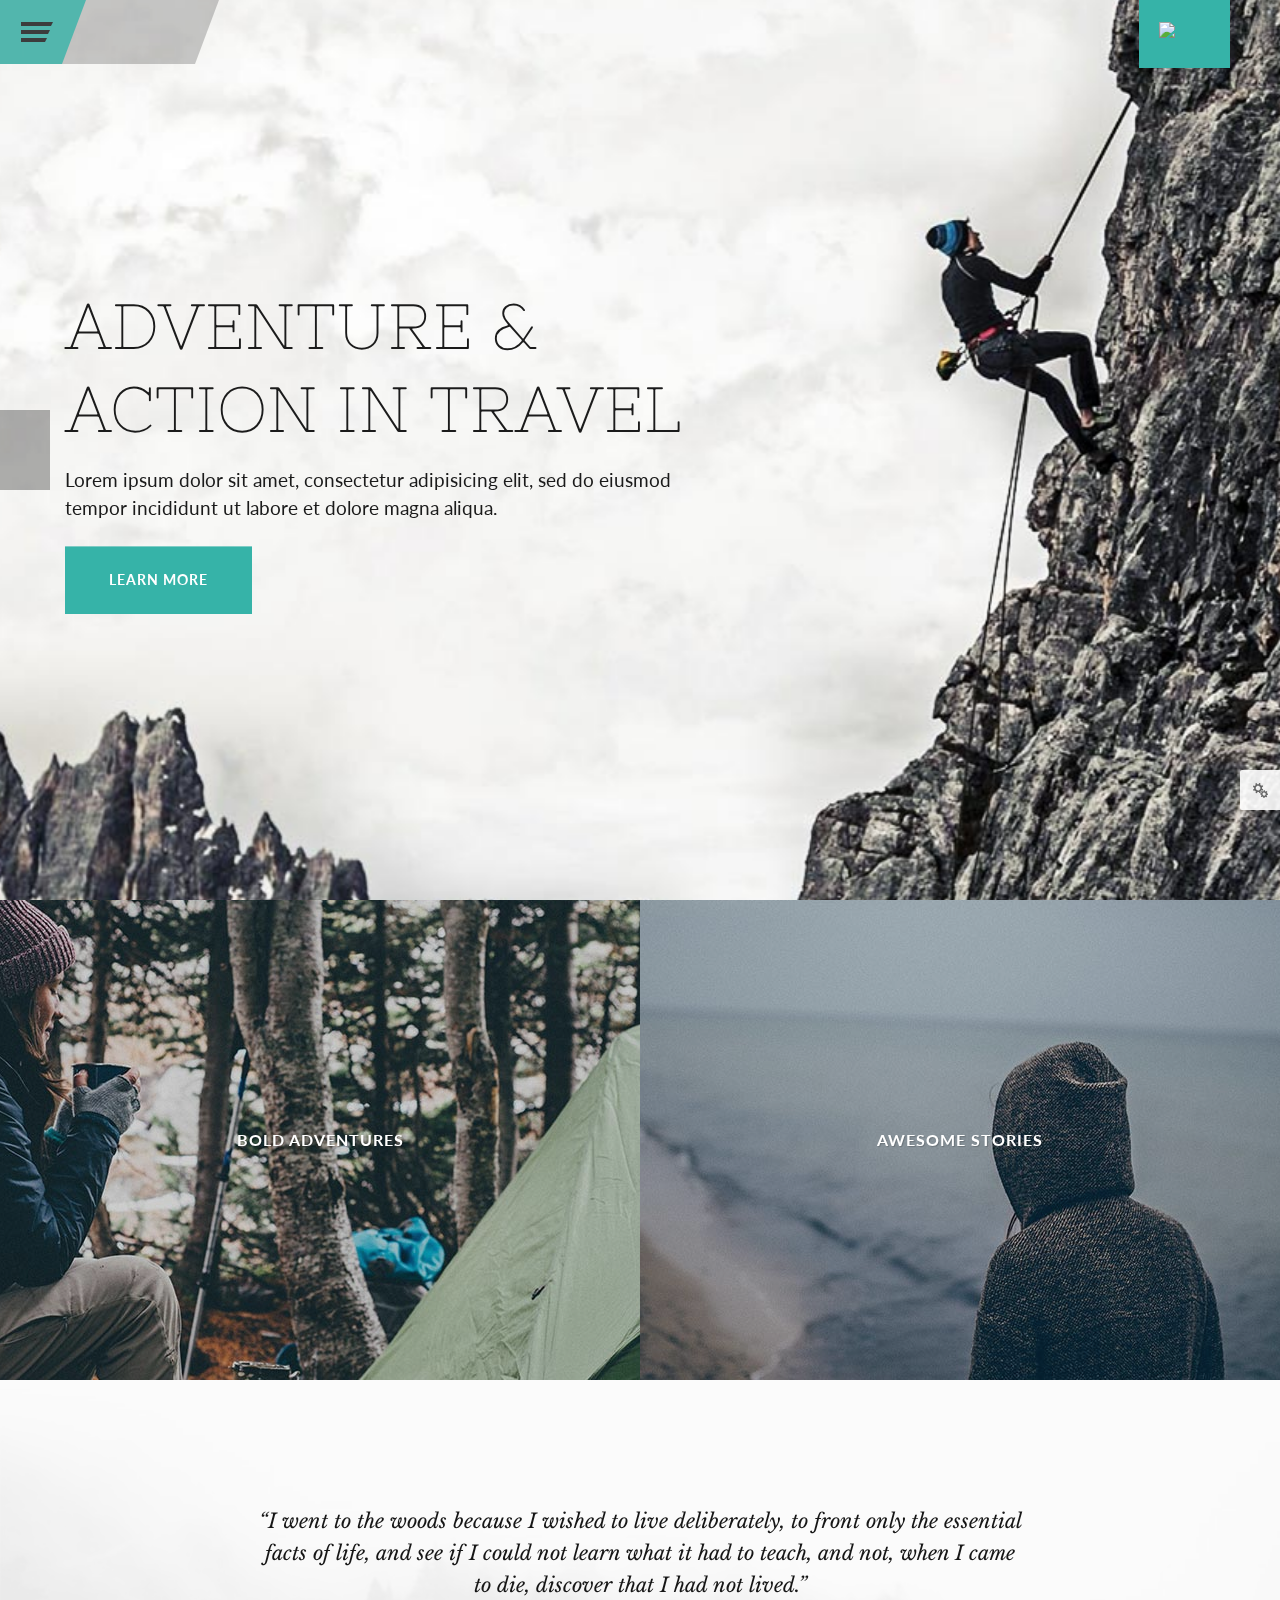
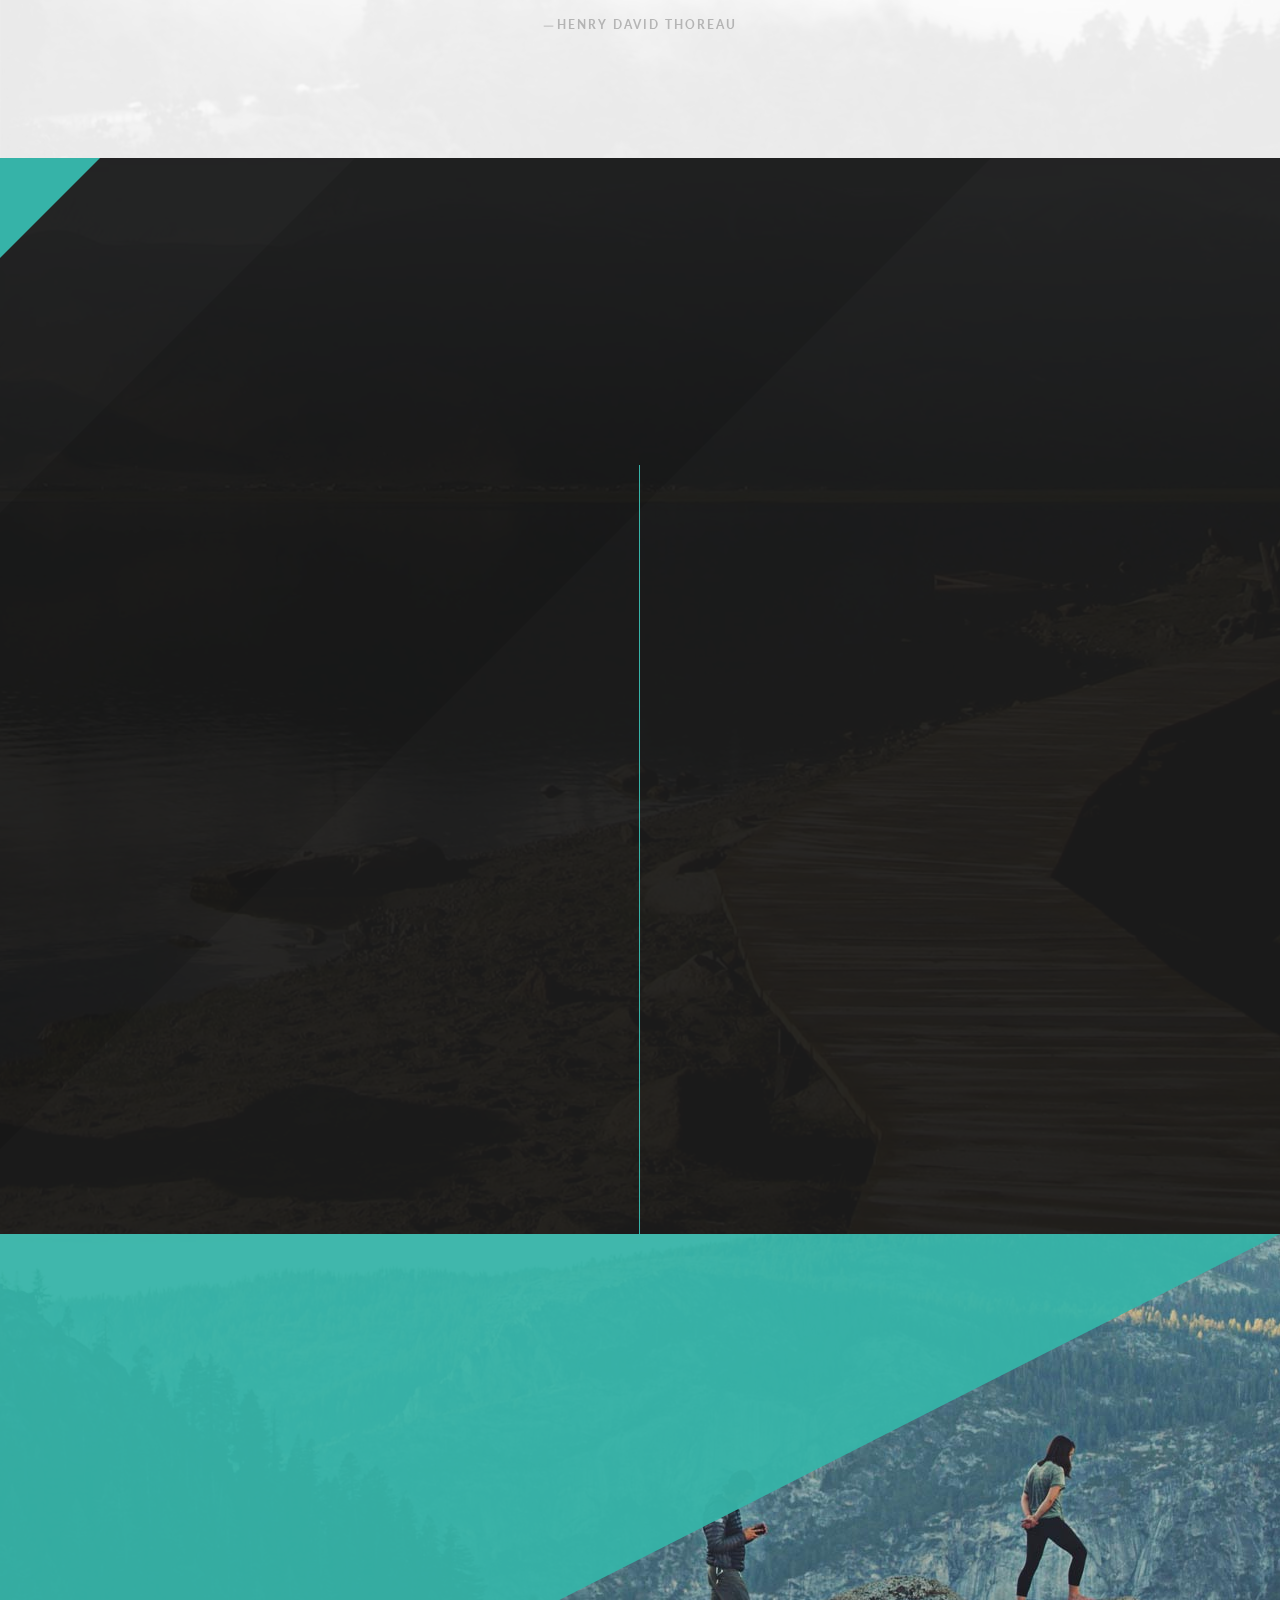
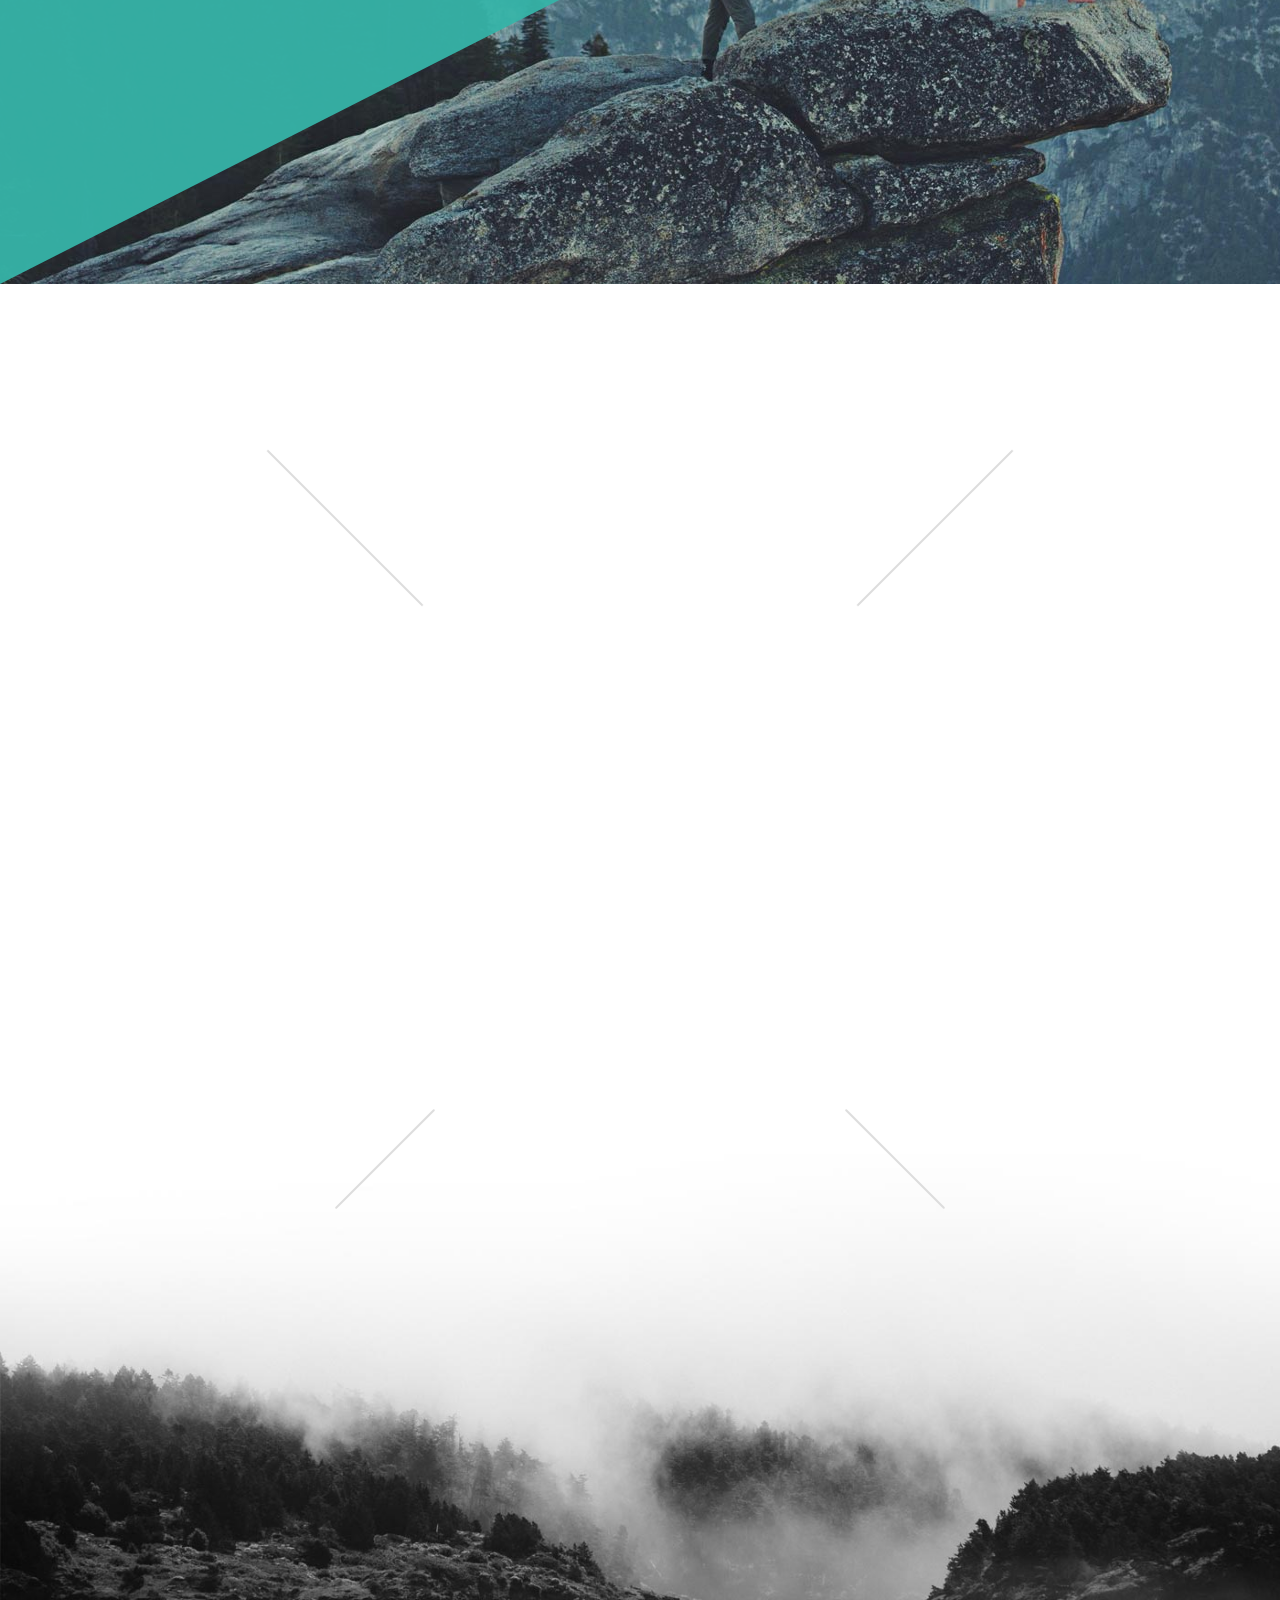
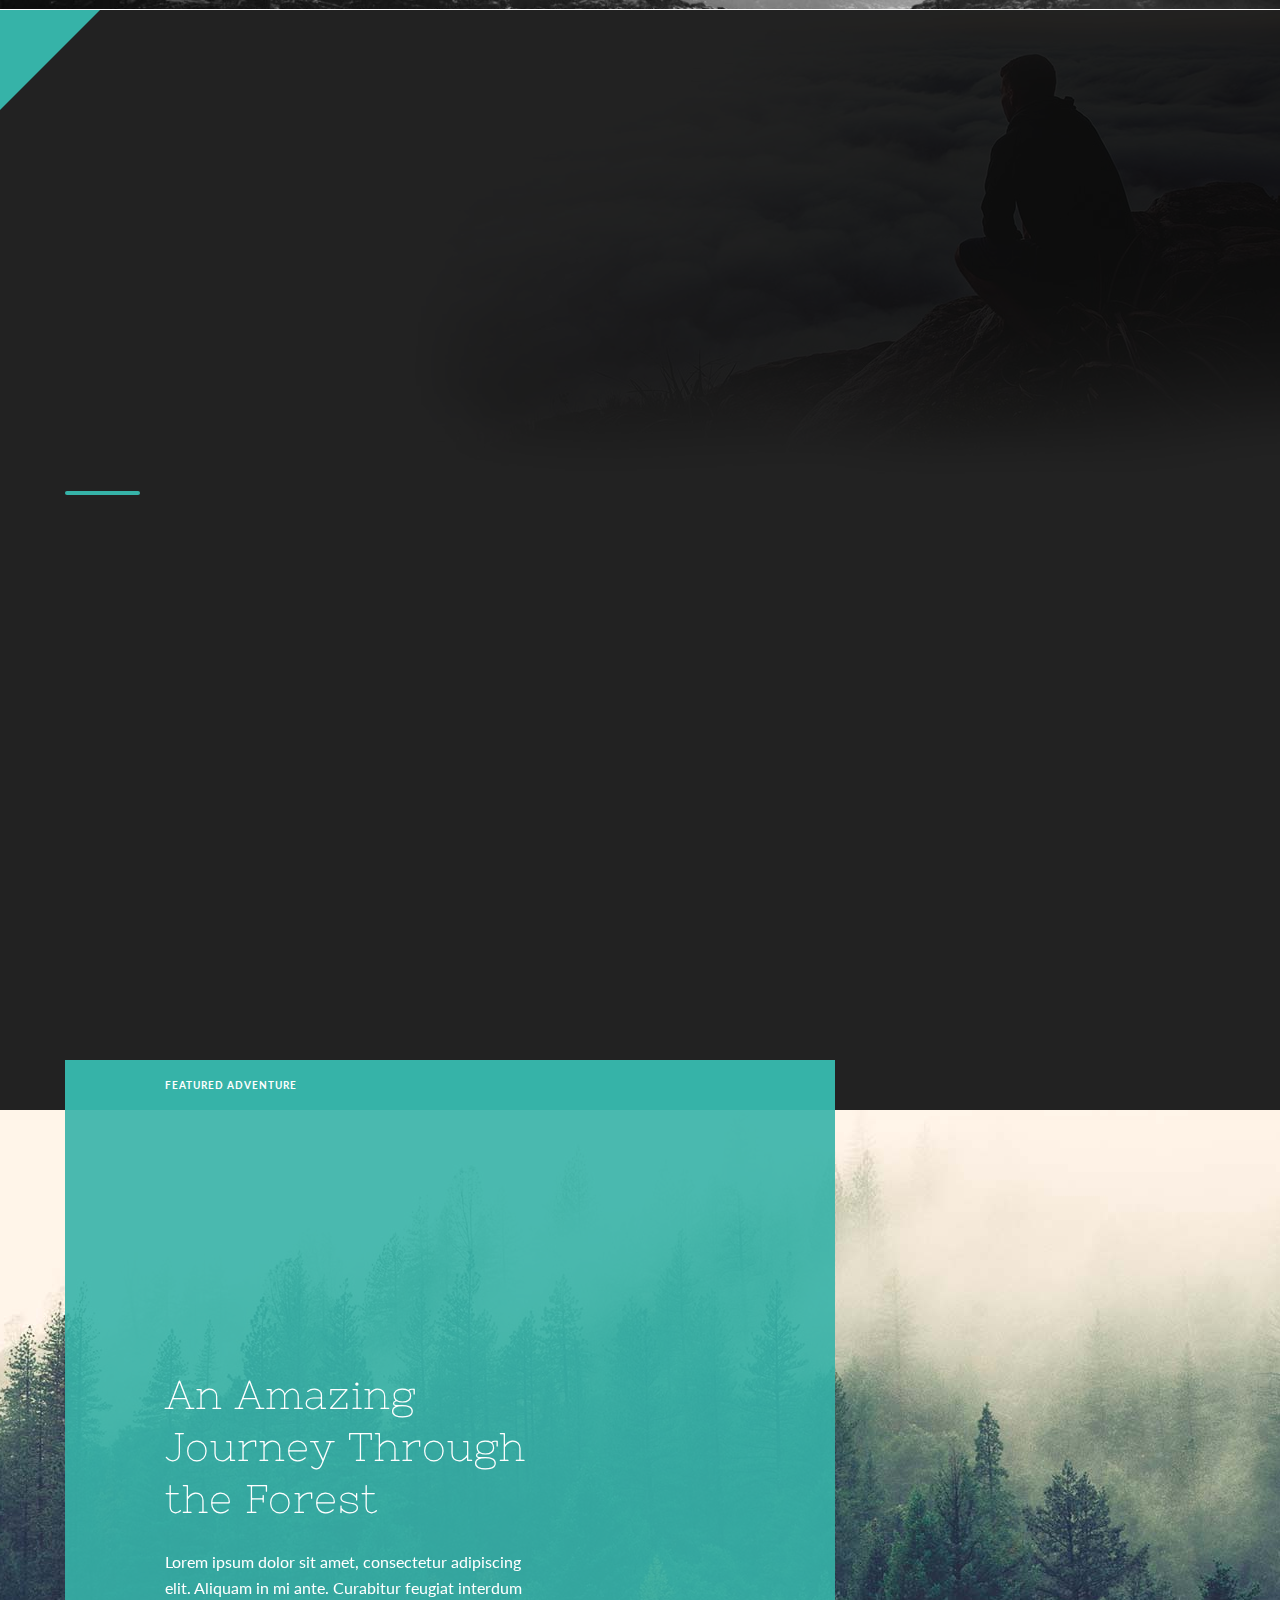
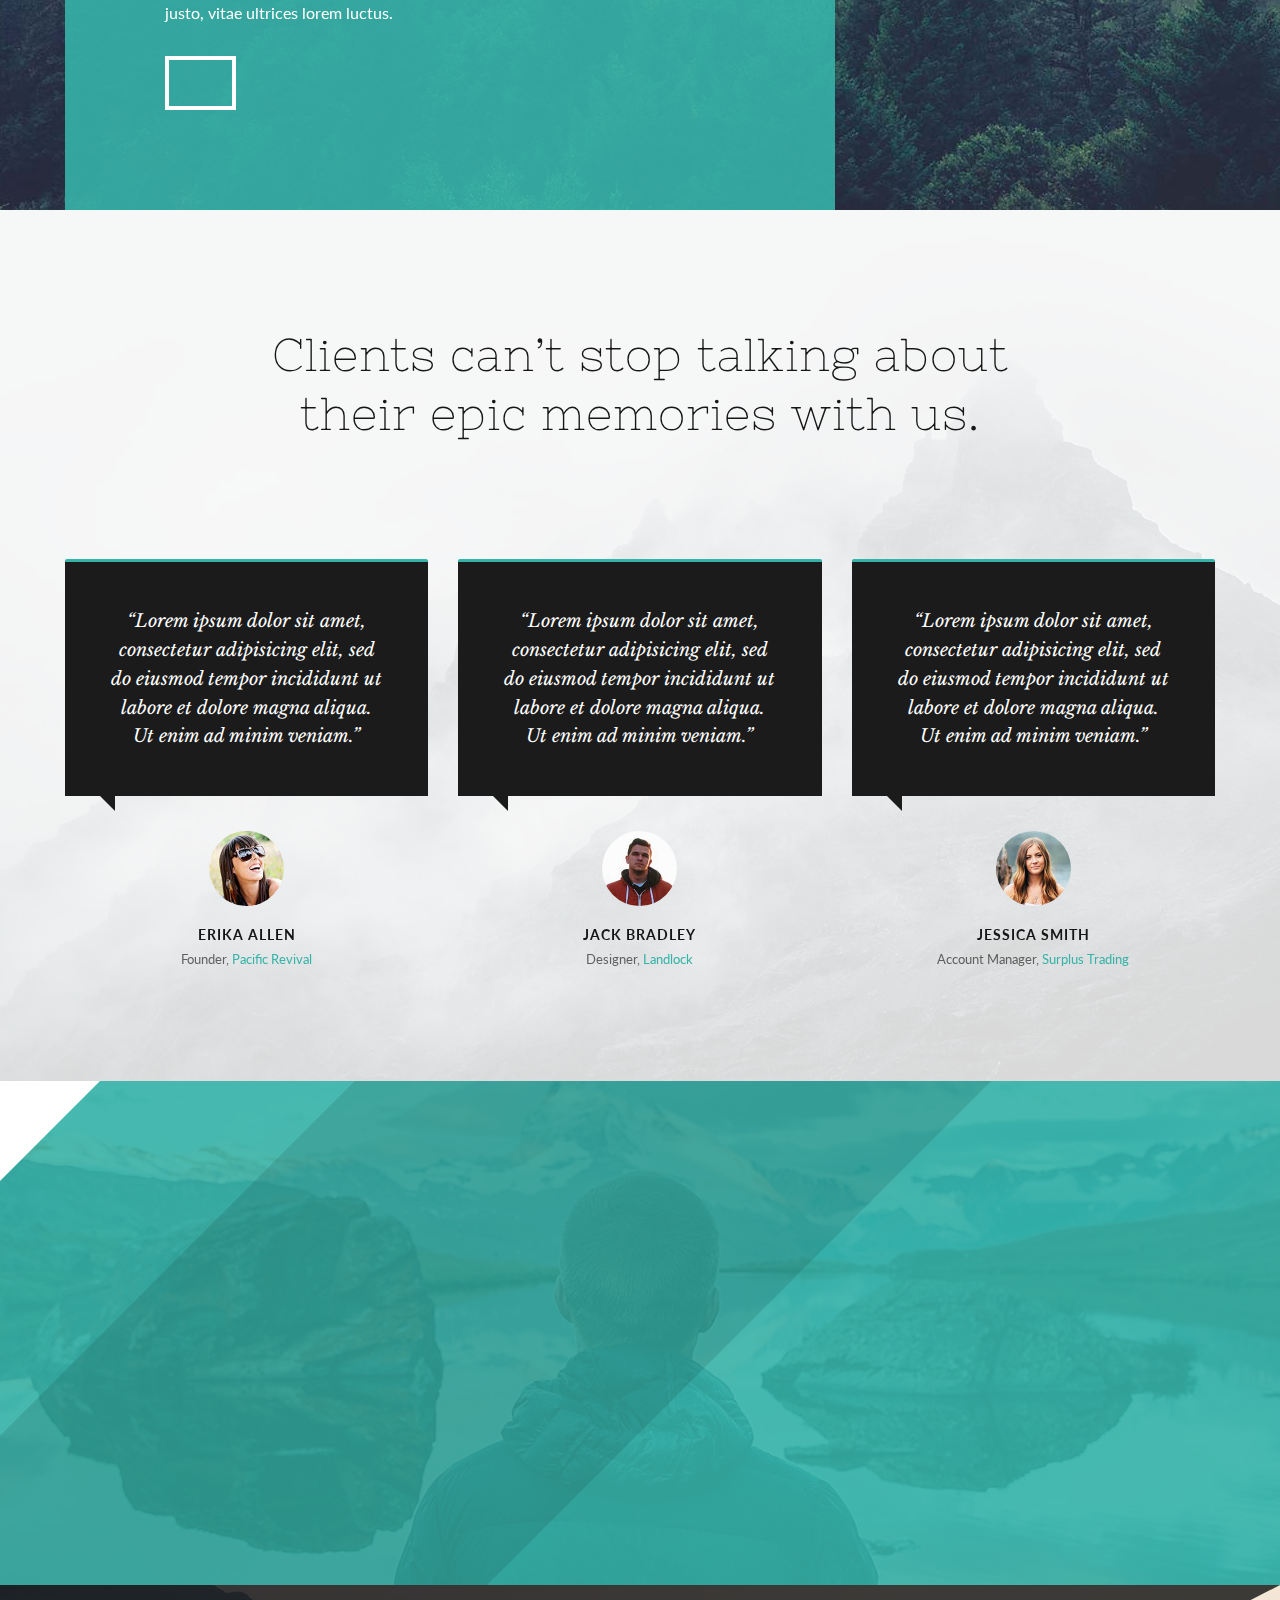
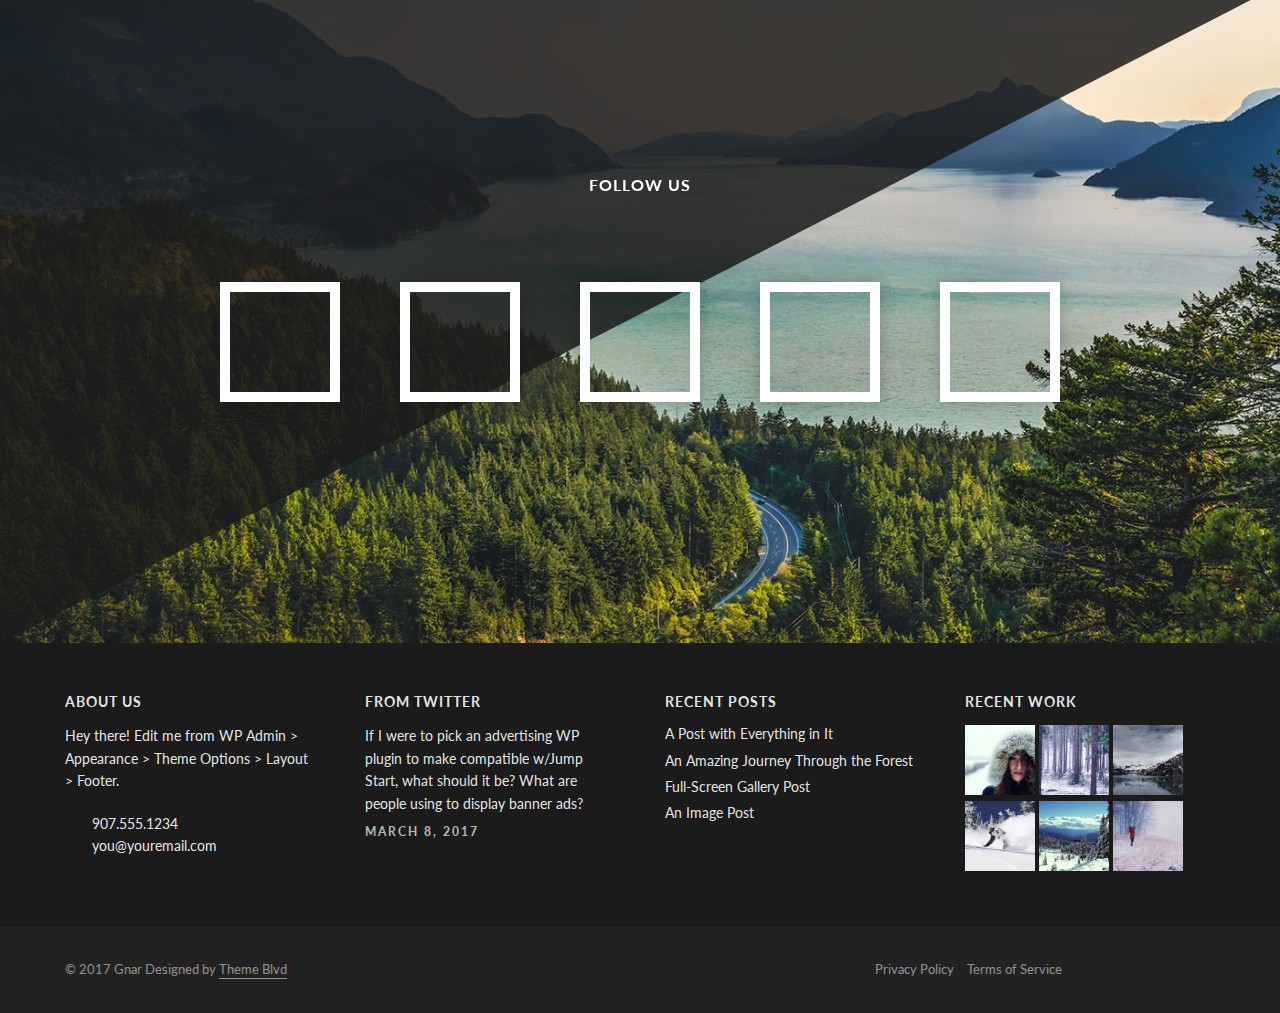
==== index.html @ 60b7c889 "First commit" ====
<!DOCTYPE html>
<html lang="en-US">
<!-- Added by HTTrack --><meta http-equiv="content-type" content="text/html;charset=UTF-8" /><!-- /Added by HTTrack -->
<head>
<meta charset="UTF-8" />
<link rel="profile" href="http://gmpg.org/xfn/11" />
<link rel="pingback" href="http://demoblvd.com/themes/gnar/demo-1/xmlrpc.php" />
<title>Home Portland &#8211; Gnar</title>

<link rel="stylesheet" href="wp-content/plugins/sitepress-multilingual-cms/res/css/language-selector43f0.css?v=3.2.2" type="text/css" media="all" />
<link rel="alternate" type="application/rss+xml" title="Gnar &raquo; Feed" href="http://demoblvd.com/themes/gnar/demo-1/feed/" />
<link rel="alternate" type="application/rss+xml" title="Gnar &raquo; Comments Feed" href="http://demoblvd.com/themes/gnar/demo-1/comments/feed/" />
<meta name="viewport" content="width=device-width, initial-scale=1.0">
<link href="http://fonts.googleapis.com/css?family=Lato:300,700" rel="stylesheet" type="text/css">
<link href="http://fonts.googleapis.com/css?family=Nixie+One" rel="stylesheet" type="text/css">
<link href="http://fonts.googleapis.com/css?family=Libre+Baskerville:400italic" rel="stylesheet" type="text/css">
		<style type="text/css">
img.wp-smiley,
img.emoji {
	display: inline !important;
	border: none !important;
	box-shadow: none !important;
	height: 1em !important;
	width: 1em !important;
	margin: 0 .07em !important;
	vertical-align: -0.1em !important;
	background: none !important;
	padding: 0 !important;
}
</style>
<link rel='stylesheet' id='bootstrap-css'  href='shared-themes/gnar/framework/assets/plugins/bootstrap/css/bootstrap.min46df.css?ver=3.3.5' type='text/css' media='all' />
<link rel='stylesheet' id='fontawesome-css'  href='shared-themes/gnar/framework/assets/plugins/fontawesome/css/font-awesome.min1849.css?ver=4.7.0' type='text/css' media='all' />
<link rel='stylesheet' id='magnific-popup-css'  href='shared-themes/gnar/framework/assets/css/magnificpopup.min81c3.css?ver=0.9.3' type='text/css' media='all' />
<link rel='stylesheet' id='owl-carousel-css'  href='shared-themes/gnar/framework/assets/plugins/owl-carousel/owl.carousel.min9af6.css?ver=2.0.0-beta.2.4' type='text/css' media='all' />
<link rel='stylesheet' id='themeblvd-grid-css'  href='shared-themes/gnar/framework/assets/css/grid-extended.min72e6.css?ver=2.6.4' type='text/css' media='all' />
<link rel='stylesheet' id='themeblvd-css'  href='shared-themes/gnar/framework/assets/css/themeblvd.min72e6.css?ver=2.6.4' type='text/css' media='all' />
<link rel='stylesheet' id='bbp-default-css'  href='wp-content/plugins/bbpress/templates/default/css/bbpress237e.css?ver=2.5.9-6017' type='text/css' media='screen' />
<link rel='stylesheet' id='rs-plugin-settings-css'  href='wp-content/plugins/revslider/rs-plugin/css/settings1dc6.css?ver=4.6.5' type='text/css' media='all' />
<style id='rs-plugin-settings-inline-css' type='text/css'>
.tp-caption a{color:#ff7302;text-shadow:none;-webkit-transition:all 0.2s ease-out;-moz-transition:all 0.2s ease-out;-o-transition:all 0.2s ease-out;-ms-transition:all 0.2s ease-out}.tp-caption a:hover{color:#ffa902}.largeredbtn{font-family:"Raleway",sans-serif;font-weight:900;font-size:16px;line-height:60px;color:#fff !important;text-decoration:none;padding-left:40px;padding-right:80px;padding-top:22px;padding-bottom:22px;background:rgb(234,91,31); background:-moz-linear-gradient(top,rgba(234,91,31,1) 0%,rgba(227,58,12,1) 100%); background:-webkit-gradient(linear,left top,left bottom,color-stop(0%,rgba(234,91,31,1)),color-stop(100%,rgba(227,58,12,1))); background:-webkit-linear-gradient(top,rgba(234,91,31,1) 0%,rgba(227,58,12,1) 100%); background:-o-linear-gradient(top,rgba(234,91,31,1) 0%,rgba(227,58,12,1) 100%); background:-ms-linear-gradient(top,rgba(234,91,31,1) 0%,rgba(227,58,12,1) 100%); background:linear-gradient(to bottom,rgba(234,91,31,1) 0%,rgba(227,58,12,1) 100%); filter:progid:DXImageTransform.Microsoft.gradient( startColorstr='#ea5b1f',endColorstr='#e33a0c',GradientType=0 )}.largeredbtn:hover{background:rgb(227,58,12); background:-moz-linear-gradient(top,rgba(227,58,12,1) 0%,rgba(234,91,31,1) 100%); background:-webkit-gradient(linear,left top,left bottom,color-stop(0%,rgba(227,58,12,1)),color-stop(100%,rgba(234,91,31,1))); background:-webkit-linear-gradient(top,rgba(227,58,12,1) 0%,rgba(234,91,31,1) 100%); background:-o-linear-gradient(top,rgba(227,58,12,1) 0%,rgba(234,91,31,1) 100%); background:-ms-linear-gradient(top,rgba(227,58,12,1) 0%,rgba(234,91,31,1) 100%); background:linear-gradient(to bottom,rgba(227,58,12,1) 0%,rgba(234,91,31,1) 100%); filter:progid:DXImageTransform.Microsoft.gradient( startColorstr='#e33a0c',endColorstr='#ea5b1f',GradientType=0 )}.fullrounded img{-webkit-border-radius:400px;-moz-border-radius:400px;border-radius:400px}
</style>
<link rel='stylesheet' id='color-picker-css'  href='wp-content/themes/gnar-demo/assets/colorpicker/css/colorpicker801b.css?ver=4.5.7' type='text/css' media='all' />
<link rel='stylesheet' id='themeblvd-bbp-css'  href='shared-themes/gnar/framework/compat/bbpress/bbpress.min72e6.css?ver=2.6.4' type='text/css' media='all' />
<link rel='stylesheet' id='themeblvd-wpml-css'  href='shared-themes/gnar/framework/compat/wpml/wpml72e6.css?ver=2.6.4' type='text/css' media='all' />
<link rel='stylesheet' id='themeblvd-wc-css'  href='shared-themes/gnar/framework/compat/woocommerce/woocommerce.min72e6.css?ver=2.6.4' type='text/css' media='all' />
<link rel='stylesheet' id='themeblvd-gravityforms-css'  href='shared-themes/gnar/framework/compat/gravityforms/gravityforms.min72e6.css?ver=2.6.4' type='text/css' media='all' />
<link rel='stylesheet' id='gnar-css'  href='shared-themes/gnar/assets/css/theme.min19f6.css?ver=1.0.7' type='text/css' media='all' />
<style id='gnar-inline-css' type='text/css'>
/* Primary Buttons */
.btn:not(.tb-custom-button),
input[type="submit"],
input[type="reset"],
input[type="button"],
.button,
button,
.primary,
.bg-primary,
.btn-primary,
.pagination .btn-group .btn.active,
a.alt,
button.alt,
input.alt,
.label-primary,
.panel-primary > .panel-heading,
.tb-image-box,
.tb-testimonial.standard .testimonial-text,
.tb-filter-nav > ul > li.active a,
.tb-filter-nav > ul > li.active a:hover,
.tb-filter-nav > ul > li.active a:focus {
	background-color: #1b1b1b;
}
.has-notch-primary:before {
	border-top-color: #1b1b1b;
}
.tb-testimonial.standard .arrow {
	border-right-color: #1b1b1b;
}

/* Highlight */
.highlight,
.gnar-lang-selector a:hover,
.gnar-lang-selector a:focus,
.woocommerce-tabs .tabs > li > a:hover,
.woocommerce-tabs .tabs > li > a:focus,
.woocommerce-tabs .tabs > li.active > a,
.tb-mobile-menu .sub-menu a.menu-btn:hover,
.tb-mobile-menu .sub-menu a.menu-btn:focus,
.tb-tags a:hover,
.tb-tags a:focus,
.btn-share:hover,
.btn-share:focus,
.featured-quote > a:hover,
.featured-quote > a:focus,
.tb-thumb-link:after,
.post_showcase .showcase-item.has-title .featured-item.showcase .tb-thumb-link:after,
.post_showcase .showcase-item.has-title .featured-item.showcase.tb-thumb-link:after,
.tb-filter-nav > ul > li > a:hover,
.tb-filter-nav > ul > li > a:focus,
.text-light .tb-filter-nav > ul > li > a:hover,
.text-light .tb-filter-nav > ul > li > a:focus,
.tb-tag-cloud .tagcloud a:hover,
.btn-default:hover,
.btn-default:focus,
.btn-default:active,
.btn-default.active:hover,
input[type="submit"]:hover,
input[type="submit"]:focus,
input[type="submit"]:active,
input[type="reset"]:hover,
input[type="reset"]:focus,
input[type="reset"]:active,
input[type="button"]:hover,
input[type="button"]:focus,
input[type="button"]:active,
.button:hover,
.button:focus,
.button:active,
button:hover,
button:focus,
button:active,
.pagination .btn-group .btn:hover,
.primary:hover,
.primary:focus,
a.bg-primary:hover,
.btn-primary:hover,
.btn-primary:focus,
.btn-primary:active,
.btn-primary.active,
a.alt:hover,
a.alt:focus,
button.alt:hover,
button.alt:focus,
input.alt:hover,
input.alt:focus,
.home-quick-facts > .element-content:before,
.home-quick-facts .element-columns .col:first-child .element-content:before,
.home-quick-fact-boxes > .element-content:before,
.home-quick-fact-boxes > .element-columns:before,
.tb-team-member .member-image:before {
	background-color: #36b3a8;
}
.tooltip-inner {
background-color: #36b3a8;
}
.has-notch-highlight:before,
.tb-testimonial.standard .testimonial-text,
.tooltip.top .tooltip-arrow {
	border-top-color: #36b3a8;
}
.tb-floating-search .tb-search,
.tooltip.bottom .tooltip-arrow {
	border-bottom-color: #36b3a8;
}
.home-quick-facts .element-columns .col:first-child,
.home-quick-fact-boxes .element-columns .col:first-child {
	border-color: #36b3a8;
}
@media (min-width: 768px) {
	.tb-image-box:hover {
		background-color: #36b3a8;
	}
}
@media (max-width: 767px) {
	.tb-image-box figcaption .info {
		background-color: #36b3a8;
	}
}

/* Header */
.header-bg,
.tb-primary-menu.sf-menu ul.non-mega-sub-menu,
.tb-primary-menu.sf-menu .sf-mega {
	background-color: #1b1b1b;
}
.header-nav .tb-primary-menu > li.active > a:after,
.header-nav .tb-primary-menu > li.menu-item-has-children.sfHover:not(.highlight) > a:after {
	border-top-color: #1b1b1b;
}
@media (min-width: 992px) {
	.site-header.edgy > .wrap .header-logo:after,
	.site-header.edgy > .wrap .header-logo:before,
	.site-header.edgy > .wrap .header-logo {
		background-color: #36b3a8;
	}
}
@media (min-width: 992px) {
	.site-menu-toggle.edgy {
		background-color: #36b3a8;
	}
	.site-menu-toggle.edgy:after {
		border-color: #36b3a8 transparent transparent;
	}
	.site-menu-toggle.edgy .hamburger span {
		background-color: #1b1b1b;
	}
	.site-menu-toggle.edgy .hamburger span:after {
		border-color: #1b1b1b transparent transparent;
	}
}

/* Mobile Header */
@media (max-width: 991px) {
	.site-header {
		background-color: #1b1b1b;
	}
	.site-mobile-panel {
		background-color: #1e2633;
	}
	.site-menu-toggle.edgy {
		background-color: #36b3a8;
	}
	.site-menu-toggle.edgy:after {
		border-color: #36b3a8 transparent transparent;
	}
	.site-menu-toggle.edgy .hamburger span {
		background-color: #1b1b1b;
	}
	.site-menu-toggle.edgy .hamburger span:after {
		border-color: #1b1b1b transparent transparent;
	}
}

/* Footer */
.site-footer.dark {
	background-color: #1b1b1b;
}
.site-footer .footer-sub-content {
	background-color: #222222;
}

/* Search Panel */
.tb-floating-search {
	background-color: #ffffff;
}

/* Typography */
html,
body {
	font-family: "Lato", Arial, sans-serif;
	font-size: 16px;
	font-style: normal;
	font-weight: 400;
	text-transform: none;
}
h1,
h2,
h3,
h4,
.tb-gforms-compat .gform_wrapper .gsection .gfield_label,
.tb-gforms-compat .gform_wrapper h2.gsection_title,
.tb-gforms-compat .gform_wrapper h3.gform_title,
.has-dropcap > .entry-content > p:first-child:first-letter {
	font-family: "Nixie One", Arial, sans-serif;
	font-style: normal;
	font-weight: 400;
	letter-spacing: 1px;
	text-transform: none;
}
h5,
h6,
.widget-title,
.related-posts-title,
#comments-title,
#respond .comment-reply-title,
.tb-author-box .info-box-title,
.woocommerce-tabs .panel h2,
.products.related > h2,
.products.upsells > h2,
#bbpress-forums fieldset.bbp-form legend,
.modal-title,
.sf-menu .mega-section-header,
.tb-pricing-table .title,
.tb-icon-box .icon-box-title {
	font-family: "Lato", Arial, sans-serif;
	font-style: normal;
	font-weight: 700;
	letter-spacing: 1px;
	text-transform: uppercase;
}
blockquote,
.epic-thumb blockquote,
.entry-content blockquote,
.testimonial-text.entry-content {
	font-family: "Libre Baskerville", Arial, sans-serif;
	font-style: italic;
	font-weight: 400;
	letter-spacing: 0px;
	text-transform: none;
}
.entry-header .entry-meta,
.post_grid .entry-meta,
.tb-post-slider .entry-meta,
.tweeple-feed .tweet-meta,
#comments .comment-body .comment-metadata,
blockquote cite {
	font-family: "Lato", Arial, sans-serif;
	font-style: normal;
	font-weight: 700;
	letter-spacing: 2px;
	text-transform: uppercase;
}
.epic-thumb .entry-title,
.tb-jumbotron .text-large {
	font-family: "Nixie One", Arial, sans-serif;
	font-style: normal;
	font-weight: 400;
	text-transform: uppercase;
}
.epic-thumb .entry-title,
.epic-thumb blockquote {
	letter-spacing: 3px;
}
.tb-primary-menu > li > .menu-btn,
.tb-sticky-menu .tb-primary-menu > li > .menu-btn,
.tb-mobile-menu > li > .menu-btn {
	font-family: "Lato", Arial, sans-serif;
	font-size: 11px;
	font-style: normal;
	font-weight: 700;
	letter-spacing: 2px;
	text-transform: uppercase;
}
a {
	color: #36b3a8;
}
a:hover,
a:active,
a:focus {
	color: #009da0;
}
.site-footer a {
	color: #36b3a8;
}
.site-footer a:hover,
.site-footer a:active,
.site-footer a:focus {
	color: #009da0;
}

</style>
<!--[if IE]>
<link rel='stylesheet' id='themeblvd-ie-css'  href='http://demoblvd.com/shared-themes/gnar/assets/css/ie.css?ver=1.0.7' type='text/css' media='all' />
<![endif]-->
<link rel='stylesheet' id='themeblvd-theme-css'  href='wp-content/themes/gnar-demo/style801b.css?ver=4.5.7' type='text/css' media='all' />
<style id='themeblvd-theme-inline-css' type='text/css'>
/* Primary Focus */
#custom-main > .section_primary {
	background-color: #1b1b1b;
	background-color: rgba(27,27,27,1);
}
@media (min-width: 992px) {
	#custom-main > .section_primary {
		padding-top: 60px;
	}
	#custom-main > .section_primary > .element.popout.first {
		margin-top: -60px;
	}
}
@media (max-width: 991px) and (min-width: 768px) {
	#custom-main > .section_primary {
		padding-top: 60px;
	}
	#custom-main > .section_primary > .element.popout.first {
		margin-top: -60px;
	}
}
@media (min-width: 992px) {
	#custom-main > .section_primary > .element.popout.first .jumbotron-outer {
		padding-top: 60px;
	}
}
@media (max-width: 991px) and (min-width: 768px) {
	#custom-main > .section_primary > .element.popout.first .jumbotron-outer {
		padding-top: 60px;
	}
}

/* Image Boxes */
#custom-main > .section_56c90b92f1c2f {
	background-color: transparent;
}

/* CSS Class: "home-quote" */
#custom-main > .section_56c90bad5a2b2 {
	background-color: #d4d4d4;
	background-color: rgba(212,212,212,1);
	background-image: url(assets/img/quote-bg.jpg);
	background-repeat: no-repeat;
	background-size: 100% auto;
	background-attachment: scroll;
	background-position: center bottom;
}
@media (min-width: 992px) {
	#custom-main > .section_56c90bad5a2b2 {
		padding-top: 125px;
		padding-bottom: 125px;
		padding-right: 0px;
		padding-left: 0px;
	}
	#custom-main > .section_56c90bad5a2b2 > .element.popout {
		margin-right: 0;
		margin-left: 0;
	}
	#custom-main > .section_56c90bad5a2b2 > .element.popout.first {
		margin-top: -125px;
	}
	#custom-main > .section_56c90bad5a2b2 > .element.popout.last {
		margin-bottom: -125px;
	}
}
@media (max-width: 767px) {
	#custom-main > .section_56c90bad5a2b2 {
		padding-top: 70px;
		padding-bottom: 70px;
		padding-right: 10px;
		padding-left: 10px;
	}
	#custom-main > .section_56c90bad5a2b2 > .element.popout {
		margin-right: -10px;
		margin-left: -10px;
	}
	#custom-main > .section_56c90bad5a2b2 > .element.popout.first {
		margin-top: -70px;
	}
	#custom-main > .section_56c90bad5a2b2 > .element.popout.last {
		margin-bottom: -70px;
	}
}

/* CSS Class: "home-quick-facts has-notch-highlight has-bg-stripe" */
#custom-main > .section_56c90baf17e11 {
	background-color: #1b1b1b;
	background-color: rgba(27,27,27,1);
	background-image: url(assets/img/facts-bg.jpg);
	background-repeat: no-repeat;
	background-size: cover;
	background-attachment: scroll;
	background-position: center center;
}
@media (min-width: 992px) {
	#custom-main > .section_56c90baf17e11 {
		padding-top: 0px;
		padding-bottom: 0px;
		padding-right: 0px;
		padding-left: 0px;
	}
	#custom-main > .section_56c90baf17e11 > .element.popout {
		margin-right: 0;
		margin-left: 0;
	}
}

/* CSS Class: "home-play has-diag-shade" */
#custom-main > .section_56c90bb096547 {
	background-color: transparent;
}
@media (min-width: 992px) {
	#custom-main > .section_56c90bb096547 {
		padding-top: 325px;
		padding-bottom: 325px;
		padding-right: 0px;
		padding-left: 0px;
	}
	#custom-main > .section_56c90bb096547 > .element.popout {
		margin-right: 0;
		margin-left: 0;
	}
	#custom-main > .section_56c90bb096547 > .element.popout.first {
		margin-top: -325px;
	}
	#custom-main > .section_56c90bb096547 > .element.popout.last {
		margin-bottom: -325px;
	}
}
@media (max-width: 991px) and (min-width: 768px) {
	#custom-main > .section_56c90bb096547 {
		padding-top: 150px;
		padding-bottom: 150px;
		padding-right: 0px;
		padding-left: 0px;
	}
	#custom-main > .section_56c90bb096547 > .element.popout {
		margin-right: 0;
		margin-left: 0;
	}
	#custom-main > .section_56c90bb096547 > .element.popout.first {
		margin-top: -150px;
	}
	#custom-main > .section_56c90bb096547 > .element.popout.last {
		margin-bottom: -150px;
	}
}
@media (max-width: 767px) {
	#custom-main > .section_56c90bb096547 {
		padding-top: 150px;
		padding-bottom: 150px;
		padding-right: 0px;
		padding-left: 0px;
	}
	#custom-main > .section_56c90bb096547 > .element.popout {
		margin-right: 0;
		margin-left: 0;
	}
	#custom-main > .section_56c90bb096547 > .element.popout.first {
		margin-top: -150px;
	}
	#custom-main > .section_56c90bb096547 > .element.popout.last {
		margin-bottom: -150px;
	}
}

/* CSS Class: "home-bio" */
#custom-main > .section_56c90bb231e2a {
	background-color: #ffffff;
	background-color: rgba(255,255,255,1);
	background-image: url(assets/img/bio-bg.jpg);
	background-repeat: no-repeat;
	background-size: 100% auto;
	background-attachment: scroll;
	background-position: center bottom;
}
@media (min-width: 992px) {
	#custom-main > .section_56c90bb231e2a {
		padding-top: 120px;
		padding-bottom: 550px;
		padding-right: 0px;
		padding-left: 0px;
	}
	#custom-main > .section_56c90bb231e2a > .element.popout {
		margin-right: 0;
		margin-left: 0;
	}
	#custom-main > .section_56c90bb231e2a > .element.popout.first {
		margin-top: -120px;
	}
	#custom-main > .section_56c90bb231e2a > .element.popout.last {
		margin-bottom: -550px;
	}
}
@media (max-width: 991px) and (min-width: 768px) {
	#custom-main > .section_56c90bb231e2a {
		padding-top: 60px;
		padding-bottom: 240px;
		padding-right: 0px;
		padding-left: 0px;
	}
	#custom-main > .section_56c90bb231e2a > .element.popout {
		margin-right: 0;
		margin-left: 0;
	}
	#custom-main > .section_56c90bb231e2a > .element.popout.first {
		margin-top: -60px;
	}
	#custom-main > .section_56c90bb231e2a > .element.popout.last {
		margin-bottom: -240px;
	}
}

/* CSS Class: "home-about has-notch-highlight" */
#custom-main > .section_56c90bb3c708e {
	background-color: #ffffff;
	background-color: rgba(255,255,255,1);
	background-image: url(assets/img/about-bg.jpg);
	background-repeat: no-repeat;
	background-size: auto;
	background-attachment: scroll;
	background-position: right top;
}
@media (min-width: 992px) {
	#custom-main > .section_56c90bb3c708e {
		padding-top: 165px;
		padding-bottom: 150px;
		padding-right: 0px;
		padding-left: 0px;
	}
	#custom-main > .section_56c90bb3c708e > .element.popout {
		margin-right: 0;
		margin-left: 0;
	}
	#custom-main > .section_56c90bb3c708e > .element.popout.first {
		margin-top: -165px;
	}
	#custom-main > .section_56c90bb3c708e > .element.popout.last {
		margin-bottom: -150px;
	}
}
@media (max-width: 767px) {
	#custom-main > .section_56c90bb3c708e {
		padding-top: 60px;
		padding-bottom: 60px;
		padding-right: 20px;
		padding-left: 20px;
	}
	#custom-main > .section_56c90bb3c708e > .element.popout {
		margin-right: -20px;
		margin-left: -20px;
	}
	#custom-main > .section_56c90bb3c708e > .element.popout.first {
		margin-top: -60px;
	}
	#custom-main > .section_56c90bb3c708e > .element.popout.last {
		margin-bottom: -60px;
	}
}

/* Featured Adventure */
#custom-main > .section_56c90bb59c678 {
	background-color: transparent;
}

/* CSS Class: "home-testimonials" */
#custom-main > .section_56c90bb721c1b {
	background-color: #c3c7ca;
	background-color: rgba(195,199,202,1);
	background-image: url(assets/img/testimonials-bg.jpg);
	background-repeat: no-repeat;
	background-size: 100% auto;
	background-attachment: scroll;
	background-position: center bottom;
}
@media (min-width: 992px) {
	#custom-main > .section_56c90bb721c1b {
		padding-top: 115px;
		padding-bottom: 115px;
		padding-right: 0px;
		padding-left: 0px;
	}
	#custom-main > .section_56c90bb721c1b > .element.popout {
		margin-right: 0;
		margin-left: 0;
	}
	#custom-main > .section_56c90bb721c1b > .element.popout.first {
		margin-top: -115px;
	}
	#custom-main > .section_56c90bb721c1b > .element.popout.last {
		margin-bottom: -115px;
	}
}
@media (max-width: 767px) {
	#custom-main > .section_56c90bb721c1b {
		padding-top: 60px;
		padding-bottom: 60px;
		padding-right: 20px;
		padding-left: 20px;
	}
	#custom-main > .section_56c90bb721c1b > .element.popout {
		margin-right: -20px;
		margin-left: -20px;
	}
	#custom-main > .section_56c90bb721c1b > .element.popout.first {
		margin-top: -60px;
	}
	#custom-main > .section_56c90bb721c1b > .element.popout.last {
		margin-bottom: -60px;
	}
}

/* CSS Class: "home-call-to-action has-notch-light has-bg-stripe" */
#custom-main > .section_56ce3fdd17119 {
	background-color: #36b3a8;
	background-color: rgba(54,179,168,1);
	background-image: url(assets/img/call-to-action-bg.jpg);
	background-repeat: no-repeat;
	background-size: cover;
	background-attachment: scroll;
	background-position: center top;
}
@media (min-width: 992px) {
	#custom-main > .section_56ce3fdd17119 {
		padding-top: 130px;
		padding-bottom: 130px;
		padding-right: 0px;
		padding-left: 0px;
	}
	#custom-main > .section_56ce3fdd17119 > .element.popout {
		margin-right: 0;
		margin-left: 0;
	}
	#custom-main > .section_56ce3fdd17119 > .element.popout.first {
		margin-top: -130px;
	}
	#custom-main > .section_56ce3fdd17119 > .element.popout.last {
		margin-bottom: -130px;
	}
}
@media (max-width: 991px) and (min-width: 768px) {
	#custom-main > .section_56ce3fdd17119 {
		padding-top: 100px;
		padding-bottom: 100px;
		padding-right: 0px;
		padding-left: 0px;
	}
	#custom-main > .section_56ce3fdd17119 > .element.popout {
		margin-right: 0;
		margin-left: 0;
	}
	#custom-main > .section_56ce3fdd17119 > .element.popout.first {
		margin-top: -100px;
	}
	#custom-main > .section_56ce3fdd17119 > .element.popout.last {
		margin-bottom: -100px;
	}
}
@media (max-width: 767px) {
	#custom-main > .section_56ce3fdd17119 {
		padding-top: 70px;
		padding-bottom: 70px;
		padding-right: 0px;
		padding-left: 0px;
	}
	#custom-main > .section_56ce3fdd17119 > .element.popout {
		margin-right: 0;
		margin-left: 0;
	}
	#custom-main > .section_56ce3fdd17119 > .element.popout.first {
		margin-top: -70px;
	}
	#custom-main > .section_56ce3fdd17119 > .element.popout.last {
		margin-bottom: -70px;
	}
}

/* CSS Class: "home-follow has-diag-shade" */
#custom-main > .section_56c90bb89f400 {
	background-color: #1b1b1b;
	background-color: rgba(27,27,27,1);
	background-image: url(assets/img/follow-bg.jpg);
	background-repeat: no-repeat;
	background-size: 100% auto;
	background-attachment: scroll;
	background-position: center bottom;
}
@media (min-width: 992px) {
	#custom-main > .section_56c90bb89f400 {
		padding-top: 190px;
		padding-bottom: 235px;
		padding-right: 0px;
		padding-left: 0px;
	}
	#custom-main > .section_56c90bb89f400 > .element.popout {
		margin-right: 0;
		margin-left: 0;
	}
	#custom-main > .section_56c90bb89f400 > .element.popout.first {
		margin-top: -190px;
	}
	#custom-main > .section_56c90bb89f400 > .element.popout.last {
		margin-bottom: -235px;
	}
}
@media (max-width: 767px) {
	#custom-main > .section_56c90bb89f400 {
		padding-top: 60px;
		padding-bottom: 60px;
		padding-right: 0px;
		padding-left: 0px;
	}
	#custom-main > .section_56c90bb89f400 > .element.popout {
		margin-right: 0;
		margin-left: 0;
	}
	#custom-main > .section_56c90bb89f400 > .element.popout.first {
		margin-top: -60px;
	}
	#custom-main > .section_56c90bb89f400 > .element.popout.last {
		margin-bottom: -60px;
	}
}
</style>
<!--[if lt IE 9]>
<script src="http://demoblvd.com/shared-themes/gnar/framework/assets/js/html5.js" type="text/javascript"></script>
<![endif]-->
<script type='text/javascript' src='wp-includes/js/jquery/jqueryb8ff.js?ver=1.12.4'></script>
<script type='text/javascript' src='wp-includes/js/jquery/jquery-migrate.min330a.js?ver=1.4.1'></script>
<script type='text/javascript' src='wp-content/plugins/revslider/rs-plugin/js/jquery.themepunch.tools.min1dc6.js?ver=4.6.5'></script>
<script type='text/javascript' src='wp-content/plugins/revslider/rs-plugin/js/jquery.themepunch.revolution.min1dc6.js?ver=4.6.5'></script>
<script type='text/javascript' src='wp-content/themes/gnar-demo/assets/colorpicker/js/colorpicker801b.js?ver=4.5.7'></script>
<link rel='https://api.w.org/' href='http://demoblvd.com/themes/gnar/demo-1/wp-json/' />
<link rel="EditURI" type="application/rsd+xml" title="RSD" href="http://demoblvd.com/themes/gnar/demo-1/xmlrpc.php?rsd" />
<link rel="wlwmanifest" type="application/wlwmanifest+xml" href="http://demoblvd.com/themes/gnar/demo-1/wp-includes/wlwmanifest.xml" /> 
<meta name="generator" content="WordPress 4.5.7" />
<meta name="generator" content="WooCommerce 2.6.1" />
<link rel="canonical" href="index.html" />
<link rel='shortlink' href='http://demoblvd.com/themes/gnar/demo-1/?p=5863' />
<link rel="alternate" type="application/json+oembed" href="http://demoblvd.com/themes/gnar/demo-1/wp-json/oembed/1.0/embed?url=http%3A%2F%2Fdemoblvd.com%2Fthemes%2Fgnar%2Fdemo-1%2Fhome%2Fhome-portland%2F" />
<link rel="alternate" type="text/xml+oembed" href="http://demoblvd.com/themes/gnar/demo-1/wp-json/oembed/1.0/embed?url=http%3A%2F%2Fdemoblvd.com%2Fthemes%2Fgnar%2Fdemo-1%2Fhome%2Fhome-portland%2F&amp;format=xml" />
		<meta name="generator" content="WPML ver:3.2.2 stt:1,4,2;" />

<!--
Debug Info

Child Theme: Gnar DEMO Child Theme
Child Directory: gnar-demo
Parent Theme: Gnar 1.0.7
Parent Theme Directory: gnar
Theme Blvd Framework: 2.6.4
Theme Blvd Builder: 2.0.9.5
Theme Blvd Shortcodes: 1.5.9.1
Theme Blvd Widget Areas: 1.2.4
Theme Blvd Widget Pack: 1.0.5
Theme Blvd Portfolios: 1.1.3
bbPress: 2.5.9-6017
WPML: 3.2.2
Gravity Forms: 2.0.1
WooCommerce: 2.6.1
WordPress: 4.5.7
-->
</head>
<body class="page page-id-5863 page-child parent-pageid-5817 page-template page-template-template_builder page-template-template_builder-php windows unknown-browser desktop tb-scroll-effects tb-suck-up content_light tb-tag-cloud tb-print-styles tb-img-popout logo-right tb-gforms-compat hide-featured-area hide-featured-area-above custom-layout-home-portland has_custom_layout sidebar-layout-full_width">

<div class="tb-demo-panel"><a href="#" title="Demo Options" class="demo-panel-toggle">Demo Options</a><ul class="list-unstyled"><li class="section-preset"><h5>Presets</h5><select id="preset"><option value="default" >Default</option><option value="maui" >Maui</option><option value="new-york" >New York</option><option value="portland"  selected='selected'>Portland</option><option value="santa-monica" >Santa Monica</option><option value="vail" >Vail</option></select></li><li class="section-layout-style"><h5>Site Style</h5><select id="layout-style"><option value="stretch"  selected='selected'>Stretched</option><option value="boxed" >Boxed</option></select></li><li class="section-logo-placement"><h5>Header</h5><select id="logo-placement"><option value="right"  selected='selected'>Logo Right</option><option value="left" >Logo Left</option></select></li><li class="section-header-style no-title"><select id="header-style"><option value="edgy" >Edgy</option><option value="bold" >Bold</option><option value="modern" >Modern</option></select></li><li class="section-menu no-title"><select id="menu"><option value="hidden"  selected='selected'>Hidden Menu</option><option value="visible" >Visible Menu</option></select></li><li class="section-header-trans no-title"><select id="header-trans"><option value="trans"  selected='selected'>Transparent</option><option value="standard" >Standard</option></select></li><li class="section-header-highlight no-title"><input id="header-highlight" value="#36b3a8" data-default="#36b3a8" /></li><li class="section-header-bg-color no-title"><input id="header-bg-color" value="#1b1b1b" data-default="#1b1b1b" /></li><li class="section-header-text no-title"><select id="header-text"><option value="dark"  selected='selected'>Light Text</option><option value="light" >Dark Text</option></select></li><li class="section-highlight"><h5>Highlight</h5><input id="highlight" value="#36b3a8" data-default="#36b3a8" /></li><li class="section-search-bg-color"><h5>Search Panel</h5><input id="search-bg-color" value="#ffffff" data-default="#ffffff" /></li><li class="section-search-text no-title"><select id="search-text"><option value="dark" >Light Text</option><option value="light"  selected='selected'>Dark Text</option></select></li><li class="section-footer-bg-color"><h5>Footer</h5><input id="footer-bg-color" value="#1b1b1b" data-default="#1b1b1b" /></li><li class="section-footer-text no-title"><select id="footer-text"><option value="dark"  selected='selected'>Light Text</option><option value="light" >Dark Text</option></select></li><li class="section-copyright-bg-color"><h5>Copyright</h5><input id="copyright-bg-color" value="#222222" data-default="#222222" /></li><li class="section-copyright-text no-title"><select id="copyright-text"><option value="dark"  selected='selected'>Light Text</option><option value="light" >Dark Text</option></select></li></ul></div><!-- .tb-demo-panel (end) -->
	<a href="#" class="site-menu-toggle edgy transparent">
		<span class="hamburger">
			<span class="top"></span>
			<span class="middle"></span>
			<span class="bottom"></span>
		</span>
	</a>

	
	<div class="site-menu-panel edgy dark">
		<div class="wrap">
			<nav id="access" class="header-nav dark" role="navigation">
				<div class="wrap clearfix">

											
			<ul class="header-top-nav list-unstyled">

							<li class="top-cart"><a href="#" class="tb-cart-trigger menu-btn" data-toggle="modal" data-target="#floating-shopping-cart"><i class="fa fa-shopping-basket"></i></a></li>
			
							<li class="top-lang">
					<a href="#" class="gnar-lang-trigger" title="Set Language" data-toggle="modal" data-target="#floating-lang-switcher">
						<i class="fa fa-globe"></i>
					</a>
				</li>
			
							<li class="top-search">
					<a href="#" class="tb-search-trigger gnar-search-trigger" title="Search the site...">
						<i class="fa fa-search"></i>
					</a>
				</li>
			
		</ul>
	
						
					<ul id="menu-main-menu" class="tb-primary-menu tb-to-mobile-menu sf-menu sf-menu-with-fontawesome clearfix"><li id="menu-item-5890" class="menu-item menu-item-type-post_type menu-item-object-page current-page-ancestor current-page-parent menu-item-5890 level-1"><a class="menu-btn" href="http://demoblvd.com/themes/gnar/demo-1/">Home</a></li>
<li id="menu-item-5875" class="no-click menu-item menu-item-type-custom menu-item-object-custom current-menu-ancestor current-menu-parent menu-item-has-children menu-item-5875 level-1"><a class="menu-btn" href="#">Styles<i class="sf-sub-indicator fa fa-caret-down"></i></a><ul class="sub-menu non-mega-sub-menu">	<li id="menu-item-5877" class="menu-item menu-item-type-post_type menu-item-object-page current-page-ancestor current-page-parent menu-item-5877 level-2"><a class="menu-btn" href="http://demoblvd.com/themes/gnar/demo-1/">Default</a></li>
	<li id="menu-item-5878" class="menu-item menu-item-type-post_type menu-item-object-page menu-item-5878 level-2"><a class="menu-btn" href="http://demoblvd.com/themes/gnar/demo-1/home/home-basic/">Default Basic</a></li>
	<li id="menu-item-5879" class="menu-item menu-item-type-post_type menu-item-object-page menu-item-5879 level-2"><a class="menu-btn" href="http://demoblvd.com/themes/gnar/demo-1/home/home-maui/">Maui</a></li>
	<li id="menu-item-5880" class="menu-item menu-item-type-post_type menu-item-object-page menu-item-5880 level-2"><a class="menu-btn" href="http://demoblvd.com/themes/gnar/demo-1/home/home-maui-basic/">Maui Basic</a></li>
	<li id="menu-item-5881" class="menu-item menu-item-type-post_type menu-item-object-page menu-item-5881 level-2"><a class="menu-btn" href="http://demoblvd.com/themes/gnar/demo-1/home/home-new-york/">New York</a></li>
	<li id="menu-item-5882" class="menu-item menu-item-type-post_type menu-item-object-page menu-item-5882 level-2"><a class="menu-btn" href="http://demoblvd.com/themes/gnar/demo-1/home/home-new-york-basic/">New York Basic</a></li>
	<li id="menu-item-5883" class="menu-item menu-item-type-post_type menu-item-object-page current-menu-item page_item page-item-5863 current_page_item menu-item-5883 level-2"><a class="menu-btn" href="index.html">Portland</a></li>
	<li id="menu-item-5884" class="menu-item menu-item-type-post_type menu-item-object-page menu-item-5884 level-2"><a class="menu-btn" href="http://demoblvd.com/themes/gnar/demo-1/home/home-portland-basic/">Portland Basic</a></li>
	<li id="menu-item-5885" class="menu-item menu-item-type-post_type menu-item-object-page menu-item-5885 level-2"><a class="menu-btn" href="http://demoblvd.com/themes/gnar/demo-1/home/home-santa-monica/">Santa Monica</a></li>
	<li id="menu-item-5886" class="menu-item menu-item-type-post_type menu-item-object-page menu-item-5886 level-2"><a class="menu-btn" href="http://demoblvd.com/themes/gnar/demo-1/home/home-santa-monica-basic/">Santa Monica Basic</a></li>
	<li id="menu-item-5888" class="menu-item menu-item-type-post_type menu-item-object-page menu-item-5888 level-2"><a class="menu-btn" href="http://demoblvd.com/themes/gnar/demo-1/home/home-vail/">Vail</a></li>
	<li id="menu-item-5887" class="menu-item menu-item-type-post_type menu-item-object-page menu-item-5887 level-2"><a class="menu-btn" href="http://demoblvd.com/themes/gnar/demo-1/home/home-vail-basic/">Vail Basic</a></li>
</ul></li>
<li id="menu-item-5658" class="no-click menu-item menu-item-type-post_type menu-item-object-page menu-item-has-children menu-item-5658 level-1"><a class="menu-btn" href="http://demoblvd.com/themes/gnar/demo-1/pages/">Pages<i class="sf-sub-indicator fa fa-caret-down"></i></a><ul class="sub-menu non-mega-sub-menu">	<li id="menu-item-5826" class="menu-item menu-item-type-custom menu-item-object-custom menu-item-home menu-item-has-children menu-item-5826 level-2"><a class="menu-btn" href="http://demoblvd.com/themes/gnar/demo-1">Home<i class="sf-sub-indicator fa fa-caret-right"></i></a><ul class="sub-menu non-mega-sub-menu">		<li id="menu-item-5753" class="menu-item menu-item-type-post_type menu-item-object-page menu-item-5753 level-3"><a class="menu-btn" href="http://demoblvd.com/themes/gnar/demo-1/home/home-default/">Home Default</a></li>
		<li id="menu-item-5889" class="menu-item menu-item-type-post_type menu-item-object-page menu-item-5889 level-3"><a class="menu-btn" href="http://demoblvd.com/themes/gnar/demo-1/home/home-basic/">Home Basic</a></li>
		<li id="menu-item-5757" class="menu-item menu-item-type-post_type menu-item-object-page menu-item-5757 level-3"><a class="menu-btn" href="http://demoblvd.com/themes/gnar/demo-1/home/home-agency/">Home Agency</a></li>
		<li id="menu-item-5662" class="menu-item menu-item-type-post_type menu-item-object-page menu-item-5662 level-3"><a class="menu-btn" href="http://demoblvd.com/themes/gnar/demo-1/home/home-agency-basic/">Home Agency Basic</a></li>
		<li id="menu-item-5784" class="menu-item menu-item-type-post_type menu-item-object-page menu-item-5784 level-3"><a class="menu-btn" href="http://demoblvd.com/themes/gnar/demo-1/home/home-blog/">Home Blog</a></li>
		<li id="menu-item-5775" class="menu-item menu-item-type-post_type menu-item-object-page menu-item-5775 level-3"><a class="menu-btn" href="http://demoblvd.com/themes/gnar/demo-1/home/home-corporate/">Home Corporate</a></li>
		<li id="menu-item-5783" class="menu-item menu-item-type-post_type menu-item-object-page menu-item-5783 level-3"><a class="menu-btn" href="http://demoblvd.com/themes/gnar/demo-1/home/home-parallax/">Home Parallax</a></li>
		<li id="menu-item-5766" class="menu-item menu-item-type-post_type menu-item-object-page menu-item-5766 level-3"><a class="menu-btn" href="http://demoblvd.com/themes/gnar/demo-1/home/home-portfolio/">Home Portfolio</a></li>
		<li id="menu-item-5831" class="menu-item menu-item-type-post_type menu-item-object-page menu-item-5831 level-3"><a class="menu-btn" href="http://demoblvd.com/themes/gnar/demo-1/home/home-shop/">Home Shop</a></li>
</ul></li>
	<li id="menu-item-5677" class="no-click menu-item menu-item-type-custom menu-item-object-custom menu-item-has-children menu-item-5677 level-2"><a class="menu-btn" href="#">About<i class="sf-sub-indicator fa fa-caret-right"></i></a><ul class="sub-menu non-mega-sub-menu">		<li id="menu-item-5684" class="menu-item menu-item-type-post_type menu-item-object-page menu-item-5684 level-3"><a class="menu-btn" href="http://demoblvd.com/themes/gnar/demo-1/pages/about-agency/">About Agency</a></li>
		<li id="menu-item-5665" class="menu-item menu-item-type-post_type menu-item-object-page menu-item-5665 level-3"><a class="menu-btn" href="http://demoblvd.com/themes/gnar/demo-1/pages/about-basic/">About Basic</a></li>
		<li id="menu-item-5706" class="menu-item menu-item-type-post_type menu-item-object-page menu-item-5706 level-3"><a class="menu-btn" href="http://demoblvd.com/themes/gnar/demo-1/pages/about-me/">About Me</a></li>
		<li id="menu-item-5681" class="menu-item menu-item-type-post_type menu-item-object-page menu-item-5681 level-3"><a class="menu-btn" href="http://demoblvd.com/themes/gnar/demo-1/pages/about-minimal/">About Minimal</a></li>
		<li id="menu-item-5703" class="menu-item menu-item-type-post_type menu-item-object-page menu-item-5703 level-3"><a class="menu-btn" href="http://demoblvd.com/themes/gnar/demo-1/pages/about-stretch/">About Stretch</a></li>
</ul></li>
	<li id="menu-item-5733" class="menu-item menu-item-type-custom menu-item-object-custom menu-item-has-children menu-item-5733 level-2"><a class="menu-btn" href="#">Contact<i class="sf-sub-indicator fa fa-caret-right"></i></a><ul class="sub-menu non-mega-sub-menu">		<li id="menu-item-5732" class="menu-item menu-item-type-post_type menu-item-object-page menu-item-5732 level-3"><a class="menu-btn" href="http://demoblvd.com/themes/gnar/demo-1/pages/contact-fancy/">Contact Fancy</a></li>
		<li id="menu-item-5728" class="menu-item menu-item-type-post_type menu-item-object-page menu-item-5728 level-3"><a class="menu-btn" href="http://demoblvd.com/themes/gnar/demo-1/pages/contact-minimal/">Contact Minimal</a></li>
		<li id="menu-item-5652" class="menu-item menu-item-type-post_type menu-item-object-page menu-item-5652 level-3"><a class="menu-btn" href="http://demoblvd.com/themes/gnar/demo-1/pages/contact/">Contact Simple</a></li>
		<li id="menu-item-5730" class="menu-item menu-item-type-post_type menu-item-object-page menu-item-5730 level-3"><a class="menu-btn" href="http://demoblvd.com/themes/gnar/demo-1/pages/contact-standard/">Contact Standard</a></li>
		<li id="menu-item-5729" class="menu-item menu-item-type-post_type menu-item-object-page menu-item-5729 level-3"><a class="menu-btn" href="http://demoblvd.com/themes/gnar/demo-1/pages/contact-stretch/">Contact Stretch</a></li>
</ul></li>
	<li id="menu-item-5731" class="menu-item menu-item-type-post_type menu-item-object-page menu-item-5731 level-2"><a class="menu-btn" href="http://demoblvd.com/themes/gnar/demo-1/pages/help/">Help / FAQ</a></li>
	<li id="menu-item-5653" class="menu-item menu-item-type-post_type menu-item-object-page menu-item-5653 level-2"><a class="menu-btn" href="http://demoblvd.com/themes/gnar/demo-1/pages/pricing/">Pricing</a></li>
	<li id="menu-item-5694" class="no-click menu-item menu-item-type-custom menu-item-object-custom menu-item-has-children menu-item-5694 level-2"><a class="menu-btn" href="#">Services<i class="sf-sub-indicator fa fa-caret-right"></i></a><ul class="sub-menu non-mega-sub-menu">		<li id="menu-item-5696" class="menu-item menu-item-type-post_type menu-item-object-page menu-item-5696 level-3"><a class="menu-btn" href="http://demoblvd.com/themes/gnar/demo-1/pages/services-agency/">Services Agency</a></li>
		<li id="menu-item-5698" class="menu-item menu-item-type-post_type menu-item-object-page menu-item-5698 level-3"><a class="menu-btn" href="http://demoblvd.com/themes/gnar/demo-1/pages/services-basic/">Services Basic</a></li>
		<li id="menu-item-5897" class="menu-item menu-item-type-post_type menu-item-object-page menu-item-5897 level-3"><a class="menu-btn" href="http://demoblvd.com/themes/gnar/demo-1/pages/services-images/">Services Images</a></li>
		<li id="menu-item-5695" class="menu-item menu-item-type-post_type menu-item-object-page menu-item-5695 level-3"><a class="menu-btn" href="http://demoblvd.com/themes/gnar/demo-1/pages/services-minimal/">Services Minimal</a></li>
		<li id="menu-item-5697" class="menu-item menu-item-type-post_type menu-item-object-page menu-item-5697 level-3"><a class="menu-btn" href="http://demoblvd.com/themes/gnar/demo-1/pages/services-stretch/">Services Stretch</a></li>
</ul></li>
</ul></li>
<li id="menu-item-5200" class="menu-item menu-item-type-post_type menu-item-object-page menu-item-has-children menu-item-5200 level-1"><a class="menu-btn" href="http://demoblvd.com/themes/gnar/demo-1/blog/">Blog<i class="sf-sub-indicator fa fa-caret-down"></i></a><ul class="sub-menu non-mega-sub-menu">	<li id="menu-item-5351" class="menu-item menu-item-type-post_type menu-item-object-page menu-item-5351 level-2"><a class="menu-btn" href="http://demoblvd.com/themes/gnar/demo-1/blog/">Blog with Sidebar</a></li>
	<li id="menu-item-5393" class="menu-item menu-item-type-post_type menu-item-object-page menu-item-5393 level-2"><a class="menu-btn" href="http://demoblvd.com/themes/gnar/demo-1/blog/blog-full-width/">Blog Full-Width</a></li>
	<li id="menu-item-5345" class="menu-item menu-item-type-post_type menu-item-object-page menu-item-5345 level-2"><a class="menu-btn" href="http://demoblvd.com/themes/gnar/demo-1/blog/grid-blog-2-columns/">Grid Blog &#8211; 2 Columns</a></li>
	<li id="menu-item-5344" class="menu-item menu-item-type-post_type menu-item-object-page menu-item-5344 level-2"><a class="menu-btn" href="http://demoblvd.com/themes/gnar/demo-1/blog/grid-blog-3-columns/">Grid Blog &#8211; 3 Columns</a></li>
	<li id="menu-item-5343" class="menu-item menu-item-type-post_type menu-item-object-page menu-item-5343 level-2"><a class="menu-btn" href="http://demoblvd.com/themes/gnar/demo-1/blog/grid-blog-4-columns/">Grid Blog &#8211; 4 Columns</a></li>
	<li id="menu-item-5342" class="menu-item menu-item-type-post_type menu-item-object-page menu-item-5342 level-2"><a class="menu-btn" href="http://demoblvd.com/themes/gnar/demo-1/blog/grid-blog-masonry/">Grid Blog &#8211; Masonry</a></li>
	<li id="menu-item-5346" class="menu-item menu-item-type-post_type menu-item-object-page menu-item-5346 level-2"><a class="menu-btn" href="http://demoblvd.com/themes/gnar/demo-1/blog/list-blog/">List Blog</a></li>
</ul></li>
<li id="menu-item-5201" class="menu-item menu-item-type-post_type menu-item-object-page menu-item-has-children menu-item-5201 level-1"><a class="menu-btn" href="http://demoblvd.com/themes/gnar/demo-1/portfolio/">Portfolio<i class="sf-sub-indicator fa fa-caret-down"></i></a><ul class="sub-menu non-mega-sub-menu">	<li id="menu-item-5404" class="menu-item menu-item-type-post_type menu-item-object-page menu-item-5404 level-2"><a class="menu-btn" href="http://demoblvd.com/themes/gnar/demo-1/portfolio/">Post Showcase</a></li>
	<li id="menu-item-5520" class="menu-item menu-item-type-post_type menu-item-object-page menu-item-5520 level-2"><a class="menu-btn" href="http://demoblvd.com/themes/gnar/demo-1/portfolio/showcase-without-titles/">Showcase Without Titles</a></li>
	<li id="menu-item-5330" class="menu-item menu-item-type-post_type menu-item-object-page menu-item-5330 level-2"><a class="menu-btn" href="http://demoblvd.com/themes/gnar/demo-1/portfolio/showcase-with-excerpts/">Showcase with Excerpts</a></li>
	<li id="menu-item-5329" class="menu-item menu-item-type-post_type menu-item-object-page menu-item-5329 level-2"><a class="menu-btn" href="http://demoblvd.com/themes/gnar/demo-1/portfolio/showcase-stretch/">Showcase Stretch</a></li>
	<li id="menu-item-5332" class="menu-item menu-item-type-post_type menu-item-object-page menu-item-5332 level-2"><a class="menu-btn" href="http://demoblvd.com/themes/gnar/demo-1/portfolio/showcase-masonry/">Showcase Masonry</a></li>
	<li id="menu-item-5340" class="menu-item menu-item-type-post_type menu-item-object-page menu-item-5340 level-2"><a class="menu-btn" href="http://demoblvd.com/themes/gnar/demo-1/portfolio/showcase-stretch-masonry/">Showcase Stretch Masonry</a></li>
	<li id="menu-item-5335" class="menu-item menu-item-type-post_type menu-item-object-page menu-item-5335 level-2"><a class="menu-btn" href="http://demoblvd.com/themes/gnar/demo-1/portfolio/grid-2-columns/">Classic Grid &#8211; 2 Columns</a></li>
	<li id="menu-item-5334" class="menu-item menu-item-type-post_type menu-item-object-page menu-item-5334 level-2"><a class="menu-btn" href="http://demoblvd.com/themes/gnar/demo-1/portfolio/grid-3-columns/">Classic Grid &#8211; 3 Columns</a></li>
	<li id="menu-item-5333" class="menu-item menu-item-type-post_type menu-item-object-page menu-item-5333 level-2"><a class="menu-btn" href="http://demoblvd.com/themes/gnar/demo-1/portfolio/grid-4-columns/">Classic Grid &#8211; 4 Columns</a></li>
</ul></li>
<li id="menu-item-5202" class="menu-item menu-item-type-post_type menu-item-object-page menu-item-has-children menu-item-5202 level-1"><a class="menu-btn" href="http://demoblvd.com/themes/gnar/demo-1/shop/">Shop<i class="sf-sub-indicator fa fa-caret-down"></i></a><ul class="sub-menu non-mega-sub-menu">	<li id="menu-item-5394" class="menu-item menu-item-type-post_type menu-item-object-page menu-item-5394 level-2"><a class="menu-btn" href="http://demoblvd.com/themes/gnar/demo-1/shop/">Shop Full Width</a></li>
	<li id="menu-item-5504" class="menu-item menu-item-type-custom menu-item-object-custom menu-item-5504 level-2"><a class="menu-btn" href="http://demoblvd.com/themes/gnar/demo-1/product-category/swag/">Shop – Standard Grid</a></li>
	<li id="menu-item-5505" class="menu-item menu-item-type-custom menu-item-object-custom menu-item-5505 level-2"><a class="menu-btn" href="http://demoblvd.com/themes/gnar/demo-1/product-category/swag/?view=list">Shop – List View</a></li>
	<li id="menu-item-5506" class="menu-item menu-item-type-custom menu-item-object-custom menu-item-5506 level-2"><a class="menu-btn" href="http://demoblvd.com/themes/gnar/demo-1/product-category/swag/?view=catalog">Shop – Catalog View</a></li>
	<li id="menu-item-5507" class="menu-item menu-item-type-custom menu-item-object-custom menu-item-5507 level-2"><a class="menu-btn" href="http://demoblvd.com/themes/gnar/demo-1/shop/jumpstart-logo-zip-hoodie/">Single Product</a></li>
	<li id="menu-item-5508" class="menu-item menu-item-type-post_type menu-item-object-page menu-item-5508 level-2"><a class="menu-btn" href="http://demoblvd.com/themes/gnar/demo-1/shop/cart/">Cart</a></li>
	<li id="menu-item-5509" class="menu-item menu-item-type-post_type menu-item-object-page menu-item-5509 level-2"><a class="menu-btn" href="http://demoblvd.com/themes/gnar/demo-1/shop/checkout/">Checkout</a></li>
</ul></li>
<li id="menu-item-5206" class="has-mega-menu mega-col-4 no-click menu-item menu-item-type-custom menu-item-object-custom menu-item-has-children menu-item-5206 level-1"><a class="menu-btn" href="#">Examples<i class="sf-sub-indicator fa fa-caret-down"></i></a><div class="sf-mega">
<div class="sf-mega-section">
<ul class="sub-menu mega-sub-menu level-1"><li class="menu-item-has-children"><span class="mega-section-header">Posts</span><ul class="sub-menu mega-sub-menu level-2">
		<li id="menu-item-5431" class="menu-item menu-item-type-post_type menu-item-object-post menu-item-5431 level-3"><a class="menu-btn" href="http://demoblvd.com/themes/gnar/demo-1/2015/08/02/an-amazing-journey-through-the-mountains/">A Beautiful Image-Heavy Post</a></li>
		<li id="menu-item-5432" class="menu-item menu-item-type-post_type menu-item-object-post menu-item-5432 level-3"><a class="menu-btn" href="http://demoblvd.com/themes/gnar/demo-1/2015/08/03/a-post-with-everything-in-it/">A Post with Everything in It</a></li>
		<li id="menu-item-5498" class="menu-item menu-item-type-post_type menu-item-object-post menu-item-5498 level-3"><a class="menu-btn" href="http://demoblvd.com/themes/gnar/demo-1/2014/11/09/the-top-of-the-mountains/">Full-Screen Parallax Featured Image</a></li>
		<li id="menu-item-5433" class="menu-item menu-item-type-post_type menu-item-object-post menu-item-5433 level-3"><a class="menu-btn" href="http://demoblvd.com/themes/gnar/demo-1/2015/08/02/full-screen-gallery-post/">Full-Screen Gallery Post</a></li>
		<li id="menu-item-5440" class="menu-item menu-item-type-post_type menu-item-object-post menu-item-5440 level-3"><a class="menu-btn" href="http://demoblvd.com/themes/gnar/demo-1/2014/12/09/a-quote-post/">Full-Screen Parallax Quote</a></li>
		<li id="menu-item-5462" class="menu-item menu-item-type-post_type menu-item-object-post menu-item-5462 level-3"><a class="menu-btn" href="http://demoblvd.com/themes/gnar/demo-1/2014/11/20/a-post-with-a-banner/">Full-Width Featured Image</a></li>
		<li id="menu-item-5434" class="menu-item menu-item-type-post_type menu-item-object-post menu-item-5434 level-3"><a class="menu-btn" href="http://demoblvd.com/themes/gnar/demo-1/2014/12/12/full-width-gallery-post/">Full-Width Gallery Post</a></li>
</ul><!-- .mega-sub-menu.level-2 (end) -->
</li><!-- .menu-item-has-children (end) -->
</ul><!-- .mega-sub-menu.level-1 (end) -->
</div><!-- .sf-mega-section (end) -->
<div class="sf-mega-section">
<ul class="sub-menu mega-sub-menu level-1"><li class="menu-item-has-children placeholder"><span class="mega-section-header">PLACEHOLDER</span><ul class="sub-menu mega-sub-menu level-2">
		<li id="menu-item-5452" class="menu-item menu-item-type-post_type menu-item-object-post menu-item-5452 level-3"><a class="menu-btn" href="http://demoblvd.com/themes/gnar/demo-1/2015/08/01/an-image-post/">Standard Featured Image</a></li>
		<li id="menu-item-5435" class="menu-item menu-item-type-post_type menu-item-object-post menu-item-5435 level-3"><a class="menu-btn" href="http://demoblvd.com/themes/gnar/demo-1/2014/12/11/a-video-post/">A Video Post</a></li>
		<li id="menu-item-5457" class="menu-item menu-item-type-post_type menu-item-object-post menu-item-5457 level-3"><a class="menu-btn" href="http://demoblvd.com/themes/gnar/demo-1/2014/11/14/post-with-a-sidebar/">Post with a Sidebar</a></li>
		<li id="menu-item-5443" class="menu-item menu-item-type-post_type menu-item-object-post menu-item-5443 level-3"><a class="menu-btn" href="http://demoblvd.com/themes/gnar/demo-1/2014/11/25/post-with-a-lot-of-comments/">Post with a Lot of Comments</a></li>
		<li id="menu-item-5447" class="menu-item menu-item-type-post_type menu-item-object-post menu-item-5447 level-3"><a class="menu-btn" href="http://demoblvd.com/themes/gnar/demo-1/2014/11/22/post-with-pagination/">Post with Pagination</a></li>
		<li id="menu-item-5449" class="menu-item menu-item-type-post_type menu-item-object-post menu-item-5449 level-3"><a class="menu-btn" href="http://demoblvd.com/themes/gnar/demo-1/2014/11/07/post-with-a-dropcap/">Post with a Dropcap</a></li>
</ul><!-- .mega-sub-menu.level-2 (end) -->
</li><!-- .menu-item-has-children (end) -->
</ul><!-- .mega-sub-menu.level-1 (end) -->
</div><!-- .sf-mega-section (end) -->
<div class="sf-mega-section">
<ul class="sub-menu mega-sub-menu level-1"><li class="menu-item-has-children"><span class="mega-section-header">Pages</span><ul class="sub-menu mega-sub-menu level-2">
		<li id="menu-item-5465" class="menu-item menu-item-type-post_type menu-item-object-page menu-item-5465 level-3"><a class="menu-btn" href="http://demoblvd.com/themes/gnar/demo-1/practical-examples/transparent-header-full-screen-parallax-featured/">Trans Header + Full-Screen Parallax Featured</a></li>
		<li id="menu-item-5466" class="menu-item menu-item-type-post_type menu-item-object-page menu-item-5466 level-3"><a class="menu-btn" href="http://demoblvd.com/themes/gnar/demo-1/practical-examples/transparent-header-full-width-featured/">Trans Header + Full-Width Featured</a></li>
		<li id="menu-item-5386" class="menu-item menu-item-type-post_type menu-item-object-page menu-item-5386 level-3"><a class="menu-btn" href="http://demoblvd.com/themes/gnar/demo-1/practical-examples/transparent-header-video-hero/">Trans Header + Video BG Hero</a></li>
		<li id="menu-item-5475" class="menu-item menu-item-type-post_type menu-item-object-page menu-item-5475 level-3"><a class="menu-btn" href="http://demoblvd.com/themes/gnar/demo-1/practical-examples/full-screen-parallax-featured/">Full-Screen Parallax Featured</a></li>
		<li id="menu-item-5474" class="menu-item menu-item-type-post_type menu-item-object-page menu-item-5474 level-3"><a class="menu-btn" href="http://demoblvd.com/themes/gnar/demo-1/practical-examples/full-width-featured/">Full-Width Featured</a></li>
		<li id="menu-item-5484" class="menu-item menu-item-type-post_type menu-item-object-page menu-item-5484 level-3"><a class="menu-btn" href="http://demoblvd.com/themes/gnar/demo-1/practical-examples/page-with-left-sidebar/">Page with Left Sidebar</a></li>
		<li id="menu-item-5483" class="menu-item menu-item-type-post_type menu-item-object-page menu-item-5483 level-3"><a class="menu-btn" href="http://demoblvd.com/themes/gnar/demo-1/practical-examples/page-with-right-sidebar/">Page with Right Sidebar</a></li>
</ul><!-- .mega-sub-menu.level-2 (end) -->
</li><!-- .menu-item-has-children (end) -->
</ul><!-- .mega-sub-menu.level-1 (end) -->
</div><!-- .sf-mega-section (end) -->
<div class="sf-mega-section">
<ul class="sub-menu mega-sub-menu level-1"><li class="menu-item-has-children placeholder"><span class="mega-section-header">PLACEHOLDER</span><ul class="sub-menu mega-sub-menu level-2">
		<li id="menu-item-5494" class="menu-item menu-item-type-custom menu-item-object-custom menu-item-5494 level-3"><a class="menu-btn" href="http://demoblvd.com/themes/gnar/demo-1/author/jason/">Author Archives</a></li>
		<li id="menu-item-5660" class="menu-item menu-item-type-post_type_archive menu-item-object-forum menu-item-5660 level-3"><a class="menu-btn" href="http://demoblvd.com/themes/gnar/demo-1/forums/">bbPress Forums</a></li>
		<li id="menu-item-5495" class="menu-item menu-item-type-custom menu-item-object-custom menu-item-5495 level-3"><a class="menu-btn" href="http://demoblvd.com/themes/gnar/demo-1/category/photos/">Category Archive</a></li>
		<li id="menu-item-5388" class="menu-item menu-item-type-post_type menu-item-object-page menu-item-5388 level-3"><a class="menu-btn" href="http://demoblvd.com/themes/gnar/demo-1/practical-examples/revolution-slider/">Revolution Slider</a></li>
		<li id="menu-item-5496" class="menu-item menu-item-type-custom menu-item-object-custom menu-item-5496 level-3"><a class="menu-btn" href="http://demoblvd.com/themes/gnar/demo-1/?s=mountain">Search Results</a></li>
		<li id="menu-item-5497" class="menu-item menu-item-type-post_type menu-item-object-page menu-item-5497 level-3"><a class="menu-btn" href="http://demoblvd.com/themes/gnar/demo-1/practical-examples/gravity-forms-examples/">Gravity Forms Examples</a></li>
</ul><!-- .mega-sub-menu.level-2 (end) -->
</li><!-- .menu-item-has-children (end) -->
</ul><!-- .mega-sub-menu.level-1 (end) -->
</div><!-- .sf-mega-section (end) -->
</div><!-- .sf-mega (end) -->
</li>
<li id="menu-item-5582" class="has-mega-menu mega-col-4 no-click menu-item menu-item-type-custom menu-item-object-custom menu-item-has-children menu-item-5582 level-1"><a class="menu-btn" href="#">Features<i class="sf-sub-indicator fa fa-caret-down"></i></a><div class="sf-mega">
<div class="sf-mega-section">
<ul class="sub-menu mega-sub-menu level-1"><li class="menu-item-has-children"><span class="mega-section-header">Layout Builder</span><ul class="sub-menu mega-sub-menu level-2">
		<li id="menu-item-5621" class="menu-icon-play-circle video menu-item menu-item-type-custom menu-item-object-custom menu-item-5621 level-3"><a class="menu-btn" href="https://vimeo.com/70256816"><i class="fa fa-play-circle fa-fw"></i>Builder Overview</a></li>
		<li id="menu-item-5622" class="menu-icon-play-circle video menu-item menu-item-type-custom menu-item-object-custom menu-item-5622 level-3"><a class="menu-btn" href="https://vimeo.com/70256799"><i class="fa fa-play-circle fa-fw"></i>Setting Up a Homepage</a></li>
		<li id="menu-item-5623" class="menu-icon-play-circle video menu-item menu-item-type-custom menu-item-object-custom menu-item-5623 level-3"><a class="menu-btn" href="https://vimeo.com/112117384"><i class="fa fa-play-circle fa-fw"></i>Creating Re-usable Templates</a></li>
		<li id="menu-item-5624" class="menu-icon-play-circle video menu-item menu-item-type-custom menu-item-object-custom menu-item-5624 level-3"><a class="menu-btn" href="https://vimeo.com/112117385"><i class="fa fa-play-circle fa-fw"></i>Using Sample Layouts</a></li>
</ul><!-- .mega-sub-menu.level-2 (end) -->
</li><!-- .menu-item-has-children (end) -->
</ul><!-- .mega-sub-menu.level-1 (end) -->
</div><!-- .sf-mega-section (end) -->
<div class="sf-mega-section">
<ul class="sub-menu mega-sub-menu level-1"><li class="menu-item-has-children"><span class="mega-section-header">Shortcodes</span><ul class="sub-menu mega-sub-menu level-2">
		<li id="menu-item-5593" class="menu-item menu-item-type-custom menu-item-object-custom menu-item-5593 level-3"><a class="menu-btn" target="_blank" href="http://demoblvd.com/plugins/shortcodes/generator/">Shortcode Generator</a></li>
		<li id="menu-item-5594" class="menu-item menu-item-type-custom menu-item-object-custom menu-item-5594 level-3"><a class="menu-btn" target="_blank" href="http://demoblvd.com/plugins/shortcodes/generator/buttons/">Buttons</a></li>
		<li id="menu-item-5595" class="menu-item menu-item-type-custom menu-item-object-custom menu-item-5595 level-3"><a class="menu-btn" target="_blank" href="http://demoblvd.com/plugins/shortcodes/generator/columns/">Columns</a></li>
		<li id="menu-item-5596" class="menu-item menu-item-type-custom menu-item-object-custom menu-item-5596 level-3"><a class="menu-btn" target="_blank" href="http://demoblvd.com/plugins/shortcodes/generator/small-components/">Components</a></li>
		<li id="menu-item-5597" class="menu-item menu-item-type-custom menu-item-object-custom menu-item-5597 level-3"><a class="menu-btn" target="_blank" href="http://demoblvd.com/plugins/shortcodes/generator/shortcodes-display-posts/">Display Posts</a></li>
		<li id="menu-item-5599" class="menu-item menu-item-type-custom menu-item-object-custom menu-item-5599 level-3"><a class="menu-btn" target="_blank" href="http://demoblvd.com/plugins/shortcodes/generator/inline-element/">Inline Elements</a></li>
		<li id="menu-item-5600" class="menu-item menu-item-type-custom menu-item-object-custom menu-item-5600 level-3"><a class="menu-btn" target="_blank" href="http://demoblvd.com/plugins/shortcodes/generator/lightbox/">Lightbox</a></li>
		<li id="menu-item-5601" class="menu-item menu-item-type-custom menu-item-object-custom menu-item-5601 level-3"><a class="menu-btn" target="_blank" href="http://demoblvd.com/plugins/shortcodes/pricing-tables/">Pricing Tables</a></li>
		<li id="menu-item-5602" class="menu-item menu-item-type-custom menu-item-object-custom menu-item-5602 level-3"><a class="menu-btn" target="_blank" href="http://demoblvd.com/plugins/shortcodes/generator/shortcodes-sliders/">Sliders</a></li>
		<li id="menu-item-5603" class="menu-item menu-item-type-custom menu-item-object-custom menu-item-5603 level-3"><a class="menu-btn" target="_blank" href="http://demoblvd.com/plugins/shortcodes/generator/statistics/">Statistics</a></li>
		<li id="menu-item-5604" class="menu-item menu-item-type-custom menu-item-object-custom menu-item-5604 level-3"><a class="menu-btn" target="_blank" href="http://demoblvd.com/plugins/shortcodes/generator/tabs/">Tabs &#038; Toggles</a></li>
</ul><!-- .mega-sub-menu.level-2 (end) -->
</li><!-- .menu-item-has-children (end) -->
</ul><!-- .mega-sub-menu.level-1 (end) -->
</div><!-- .sf-mega-section (end) -->
<div class="sf-mega-section">
<ul class="sub-menu mega-sub-menu level-1"><li class="menu-item-has-children"><span class="mega-section-header">Sidebar Layouts</span><ul class="sub-menu mega-sub-menu level-2">
		<li id="menu-item-5607" class="menu-item menu-item-type-post_type menu-item-object-page menu-item-5607 level-3"><a class="menu-btn" href="http://demoblvd.com/themes/gnar/demo-1/sidebar-layouts/full-width/">Full Width</a></li>
		<li id="menu-item-5608" class="menu-item menu-item-type-post_type menu-item-object-page menu-item-5608 level-3"><a class="menu-btn" href="http://demoblvd.com/themes/gnar/demo-1/sidebar-layouts/sidebar-left/">Sidebar Left</a></li>
		<li id="menu-item-5609" class="menu-item menu-item-type-post_type menu-item-object-page menu-item-5609 level-3"><a class="menu-btn" href="http://demoblvd.com/themes/gnar/demo-1/sidebar-layouts/sidebar-right/">Sidebar Right</a></li>
		<li id="menu-item-5620" class="menu-item menu-item-type-post_type menu-item-object-page menu-item-5620 level-3"><a class="menu-btn" href="http://demoblvd.com/themes/gnar/demo-1/sidebar-layouts/double-sidebar/">Double Sidebar</a></li>
		<li id="menu-item-5618" class="menu-item menu-item-type-post_type menu-item-object-page menu-item-5618 level-3"><a class="menu-btn" href="http://demoblvd.com/themes/gnar/demo-1/sidebar-layouts/double-right-sidebars/">Double Right Sidebars</a></li>
		<li id="menu-item-5619" class="menu-item menu-item-type-post_type menu-item-object-page menu-item-5619 level-3"><a class="menu-btn" href="http://demoblvd.com/themes/gnar/demo-1/sidebar-layouts/double-left-sidebars/">Double Left Sidebars</a></li>
</ul><!-- .mega-sub-menu.level-2 (end) -->
</li><!-- .menu-item-has-children (end) -->
</ul><!-- .mega-sub-menu.level-1 (end) -->
</div><!-- .sf-mega-section (end) -->
<div class="sf-mega-section">
<ul class="sub-menu mega-sub-menu level-1"><li class="menu-item-has-children"><span class="mega-section-header">Page Templates</span><ul class="sub-menu mega-sub-menu level-2">
		<li id="menu-item-5584" class="menu-item menu-item-type-post_type menu-item-object-page menu-item-5584 level-3"><a class="menu-btn" href="http://demoblvd.com/themes/gnar/demo-1/page-templates/archives/">Archives</a></li>
		<li id="menu-item-5585" class="menu-item menu-item-type-post_type menu-item-object-page menu-item-5585 level-3"><a class="menu-btn" href="http://demoblvd.com/themes/gnar/demo-1/page-templates/blank-page/">Blank Page</a></li>
		<li id="menu-item-5586" class="menu-item menu-item-type-post_type menu-item-object-page menu-item-5586 level-3"><a class="menu-btn" href="http://demoblvd.com/themes/gnar/demo-1/page-templates/template-blog/">Blog</a></li>
		<li id="menu-item-5587" class="menu-item menu-item-type-post_type menu-item-object-page menu-item-5587 level-3"><a class="menu-btn" href="http://demoblvd.com/themes/gnar/demo-1/page-templates/post-grid/">Post Grid</a></li>
		<li id="menu-item-5588" class="menu-item menu-item-type-post_type menu-item-object-page menu-item-5588 level-3"><a class="menu-btn" href="http://demoblvd.com/themes/gnar/demo-1/page-templates/post-list/">Post List</a></li>
		<li id="menu-item-5589" class="menu-item menu-item-type-post_type menu-item-object-page menu-item-5589 level-3"><a class="menu-btn" href="http://demoblvd.com/themes/gnar/demo-1/page-templates/post-showcase/">Post Showcase</a></li>
		<li id="menu-item-5590" class="menu-item menu-item-type-post_type menu-item-object-page menu-item-5590 level-3"><a class="menu-btn" href="http://demoblvd.com/themes/gnar/demo-1/page-templates/redirect/">Redirect</a></li>
		<li id="menu-item-5591" class="menu-item menu-item-type-post_type menu-item-object-page menu-item-5591 level-3"><a class="menu-btn" href="http://demoblvd.com/themes/gnar/demo-1/page-templates/sitemap/">Sitemap</a></li>
</ul><!-- .mega-sub-menu.level-2 (end) -->
</li><!-- .menu-item-has-children (end) -->
</ul><!-- .mega-sub-menu.level-1 (end) -->
</div><!-- .sf-mega-section (end) -->
</div><!-- .sf-mega (end) -->
</li>
<li id="menu-item-5258" class="highlight menu-item menu-item-type-custom menu-item-object-custom menu-item-5258 level-1"><a class="menu-btn" href="http://themeblvd.com/links/buy-dinali">Get Started</a></li>
</ul>
					<ul class="themeblvd-contact-bar tb-social-icons custom clearfix"><li><a href="http://facebook.com/jasonbobich" title="Facebook" class="tb-icon facebook tb-tooltip" target="_blank" data-toggle="tooltip" data-placement="bottom"><i class="fa fa-fw fa-facebook"></i></a></li><li><a href="https://plus.google.com/116531311472104544767/posts" title="Google+" class="tb-icon google tb-tooltip" target="_blank" data-toggle="tooltip" data-placement="bottom"><i class="fa fa-fw fa-google-plus"></i></a></li><li><a href="http://twitter.com/jasonbobich" title="Twitter" class="tb-icon twitter tb-tooltip" target="_blank" data-toggle="tooltip" data-placement="bottom"><i class="fa fa-fw fa-twitter"></i></a></li><li><a href="http://demoblvd.com/themes/gnar/demo-1/feed/" title="RSS Feed" class="tb-icon rss tb-tooltip" target="_blank" data-toggle="tooltip" data-placement="bottom"><i class="fa fa-fw fa-rss"></i></a></li></ul><!-- .themeblvd-contact-bar (end) -->				</div><!-- .wrap (end) -->
			</nav><!-- #access (end) -->
			<div class="header-bg"></div>
		</div><!-- .wrap (end) -->
	</div><!-- .menu-panel (end) -->

	
<div id="wrapper">
	<div id="container">

		
		<!-- HEADER (start) -->

		
			<div id="top">
				<header id="branding" class="site-header transparent edgy dark mobile-dark has-lang-selector has-cart-button" role="banner">
					<div class="wrap clearfix">
						<div class="header-logo header_logo header_logo_image logo-standard"><a href="http://demoblvd.com/themes/gnar/demo-1/" title="Gnar" class="tb-image-logo"><img src="wp-content/themes/gnar-demo/assets/img/logo-portland.png" alt="Gnar" width="70" height="80" srcset="http://demoblvd.com/themes/gnar/demo-1/wp-content/themes/gnar-demo/assets/img/logo-portland.png 1x, http://demoblvd.com/themes/gnar/demo-1/wp-content/themes/gnar-demo/assets/img/logo-portland_2x.png 2x" /></a></div><!-- .header-logo (end) --><div class="header-logo header_logo header_logo_image logo-mobile"><a href="http://demoblvd.com/themes/gnar/demo-1/" title="Gnar" class="tb-image-logo"><img src="assets/img/logo-mobile.png" alt="Gnar" width="100" height="40" srcset="assets/img/logo-mobile.png 1x, assets/img/logo-mobile_2x.png 2x" /></a></div><!-- .header-logo (end) -->
	
			<ul class="header-top-nav list-unstyled">

							<li class="top-cart"><a href="#" class="tb-cart-trigger menu-btn" data-toggle="modal" data-target="#floating-shopping-cart"><i class="fa fa-shopping-basket"></i></a></li>
			
							<li class="top-lang">
					<a href="#" class="gnar-lang-trigger" title="Set Language" data-toggle="modal" data-target="#floating-lang-switcher">
						<i class="fa fa-globe"></i>
					</a>
				</li>
			
							<li class="top-search">
					<a href="#" class="tb-search-trigger gnar-search-trigger" title="Search the site...">
						<i class="fa fa-search"></i>
					</a>
				</li>
			
		</ul>
	
	
	<div class="header-bg"></div>

						</div><!-- .wrap (end) -->
				</header><!-- #branding (end) -->
			</div><!-- #top (end) -->

		
		<!-- HEADER (end) -->

		
	<div id="custom-main" class="clearfix" role="main">
							<section id="home-portland-section-1" class="section_primary element-section element-count-1 primary-focus has-bg color "><div id="element_65021294756c90d03637db" class="element element-1 element-jumbotron_slider first last hero popout clearfix" style="background-color: transparent;"><div id="jumbotron_slider_65021294756c90d03637db" class="tb-jumbotron-slider carousel fs" data-ride="carousel" data-interval="0" data-pause="hover"><div class="tb-loader"><span class="icon-1"></span><span class="icon-2"></span><span class="icon-3"></span></div><div class="carousel-control-wrap"><div class="carousel-inner"><div class="item active"><div class="jumbotron-outer clearfix height-100vh has-bg image tb-parallax no-repeat" style="background-color: transparent;"><div class="parallax-figure" style="background-color:#ffffff"><div class="tb-loader"><span class="icon-1"></span><span class="icon-2"></span><span class="icon-3"></span></div><img src="assets/img/hero-1.jpg" alt="" /></div><!-- .parallax-figure (end) --><div class="jumbotron-wrap clearfix"><div class="tb-jumbotron jumbotron entry-content text-left pull-left" style="max-width: 630px;"><div class="tb-text-blocks">
	<div class="tb-text-block-wrap text-large" style="font-size:4em;">
		<h1 class="tb-text-block text-block-1 no-italic caps" style="color:#1b1b1b;">Adventure &amp; Action in Travel</h1><!-- .tb-text-block (end) -->
	</div><!-- .tb-text-block-wrap (end) -->
	<div class="tb-text-block-wrap text-small" style="font-size:1.2em;">
		<div class="tb-text-block text-block-2 no-italic no-caps" style="color:#1b1b1b;">
			<p>Lorem ipsum dolor sit amet, consectetur adipisicing elit, sed do eiusmod tempor incididunt ut labore et dolore magna aliqua.</p>
		</div><!-- .tb-text-block (end) -->
	</div><!-- .tb-text-block-wrap (end) --></div><!-- .tb-text-blocks -->
	<div class="jumbotron-buttons">
		<a href="http://themeblvd.com/links/buy-gnar" title="Learn More" class="btn tb-custom-button btn-xl" target="_blank" style="background-color: #36b3a8; border-color: transparent; color: #ffffff;" data-bg="#36b3a8" data-bg-hover="#1b1b1b" data-text="#ffffff" data-text-hover="#ffffff">Learn More</a>
	</div><!-- .jumbotron-buttons -->
</div></div><a href="#" class="tb-scroll-to-section tb-scroll-to"><i class="fa fa-chevron-down"></i></a></div><!-- .jumbotron-outer (end) --></div><div class="item"><div class="jumbotron-outer clearfix height-100vh has-bg image has-bg-shade tb-parallax no-repeat" style="background-color: transparent;"><div class="bg-shade" style="background-color: rgba(27,27,27,0.5);"></div><div class="parallax-figure" style="background-color:#1b1b1b"><div class="tb-loader"><span class="icon-1"></span><span class="icon-2"></span><span class="icon-3"></span></div><img src="assets/img/hero-2.jpg" alt="" /></div><!-- .parallax-figure (end) --><div class="jumbotron-wrap clearfix"><div class="tb-jumbotron jumbotron entry-content text-center pull-none" style="margin-left: auto; margin-right: auto; max-width: 690px;"><div class="tb-text-blocks">
	<div class="tb-text-block-wrap text-large" style="font-size:3.2em;">
		<h1 class="tb-text-block text-block-1 no-italic caps" style="color:#ffffff;">Important Stuff</h1><!-- .tb-text-block (end) -->
	</div><!-- .tb-text-block-wrap (end) -->
	<div class="tb-text-block-wrap text-small" style="font-size:1.2em;">
		<div class="tb-text-block text-block-2 no-italic no-caps" style="color:#ffffff;">
			<p>Show your audience what’s important with our Hero Unit Slider, which is what you’re looking at now. Just the right amount of flexibility.</p>
		</div><!-- .tb-text-block (end) -->
	</div><!-- .tb-text-block-wrap (end) --></div><!-- .tb-text-blocks --></div></div><a href="#" class="tb-scroll-to-section tb-scroll-to"><i class="fa fa-chevron-down"></i></a></div><!-- .jumbotron-outer (end) --></div><div class="item"><div class="jumbotron-outer clearfix height-100vh has-bg image has-bg-shade tb-parallax no-repeat" style="background-color: transparent;"><div class="bg-shade" style="background-color: rgba(27,27,27,0.5);"></div><div class="parallax-figure" style="background-color:#1b1b1b"><div class="tb-loader"><span class="icon-1"></span><span class="icon-2"></span><span class="icon-3"></span></div><img src="assets/img/hero-3.jpg" alt="" /></div><!-- .parallax-figure (end) --><div class="jumbotron-wrap clearfix"><div class="tb-jumbotron jumbotron entry-content text-center pull-none" style="margin-left: auto; margin-right: auto; max-width: 750px;"><div class="tb-text-blocks">
	<div class="tb-text-block-wrap text-small" style="font-size:0.9em;">
		<div class="tb-text-block text-block-1 no-italic caps" style="color:#ffffff;">
			<p>Get Your Hands on It</p>
		</div><!-- .tb-text-block (end) -->
	</div><!-- .tb-text-block-wrap (end) -->
	<div class="tb-text-block-wrap text-medium" style="font-size:2.4em;">
		<h1 class="tb-text-block text-block-2 no-italic no-caps" style="color:#ffffff;">An Incredible WordPress Theme Built on the Theme Blvd Framework</h1><!-- .tb-text-block (end) -->
	</div><!-- .tb-text-block-wrap (end) --></div><!-- .tb-text-blocks -->
	<div class="jumbotron-buttons">
		<a href="http://themeblvd.com/links/buy-gnar" title="Buy Now" class="btn tb-custom-button btn-xl" target="_blank" style="background-color: transparent; border-color: #ffffff; color: #ffffff;" data-bg="transparent" data-bg-hover="#ffffff" data-text="#ffffff" data-text-hover="#333333">Buy Now</a>
	</div><!-- .jumbotron-buttons -->
</div></div><a href="#" class="tb-scroll-to-section tb-scroll-to"><i class="fa fa-chevron-down"></i></a></div><!-- .jumbotron-outer (end) --></div></div><!-- .carousel-inner (end) --><ul class="tb-slider-arrows"><li><a href="#jumbotron_slider_65021294756c90d03637db" title="Previous" class="left trans prev" data-slide="prev">Previous</a></li><li><a href="#jumbotron_slider_65021294756c90d03637db" title="Next" class="right trans next" data-slide="next">Next</a></li></ul></div><!-- .carousel-control-wrap (end) --></div><!-- .tb-jumbotron-slider (end) --></div><!-- #element_65021294756c90d03637db (end) --></section><!-- #primary (end) --><section id="home-portland-section-2" class="section_56c90b92f1c2f element-section element-count-1 image-boxes standard "><div id="element_209738088756c91ee6b3b37" class="element element-1 element-columns first last info-boxes popout stack-sm clearfix" style="background-color: transparent;"><div class="row stack-sm row-inner" style="margin: 0 0 0 0;"><div class="col col-sm-6 has-bg color has-custom-padding" style="background-color: #ffffff; background-color: rgba(255,255,255,1); padding-top: 0px; padding-bottom: 0px; padding-right: 0px; padding-left: 0px;"><div id="block_73586686456cb50ab9e78b" class="element element-1 element-gnar_image_box element-block first last no-popout clearfix" style="background-color: transparent;"><figure class="tb-image-box has-title has-info has-button"><img src="assets/img/info-1.jpg" /><figcaption><h5>Bold Adventures</h5><div class="info"><h5>Bold Adventures</h5><p>Lorem ipsum dolor sit amet, consectetur adipisicing elit, sed do eiusmod tempor incididunt ut labore et dolore magna aliqua. Ut enim ad minim veniam.</p>
<a href="#" title="Learn More" class="btn tb-custom-button btn-sm" target="_self" style="background-color: transparent; border-color: #ffffff; color: #ffffff;" data-bg="transparent" data-bg-hover="#ffffff" data-text="#ffffff" data-text-hover="#161616">Learn More</a></div><!-- .info (end) --></figcaption></figure></div><!-- #block_73586686456cb50ab9e78b (end) --></div><!-- .col-sm-6 (end) --><div class="col col-sm-6 has-bg color has-custom-padding" style="background-color: #ffffff; background-color: rgba(255,255,255,1); padding-top: 0px; padding-bottom: 0px; padding-right: 0px; padding-left: 0px;"><div id="block_12601467756cb50cd0f7a7" class="element element-1 element-gnar_image_box element-block first last no-popout clearfix" style="background-color: transparent;"><figure class="tb-image-box has-title has-info has-button"><img src="assets/img/info-2.jpg" /><figcaption><h5>Awesome Stories</h5><div class="info"><h5>Awesome Stories</h5><p>Lorem ipsum dolor sit amet, consectetur adipisicing elit, sed do eiusmod tempor incididunt ut labore et dolore magna aliqua. Ut enim ad minim veniam.</p>
<a href="#" title="Learn More" class="btn tb-custom-button btn-sm" target="_self" style="background-color: transparent; border-color: #ffffff; color: #ffffff;" data-bg="transparent" data-bg-hover="#ffffff" data-text="#ffffff" data-text-hover="#161616">Learn More</a></div><!-- .info (end) --></figcaption></figure></div><!-- #block_12601467756cb50cd0f7a7 (end) --></div><!-- .col-sm-6 (end) --></div><!-- .row (end) --></div><!-- #element_209738088756c91ee6b3b37 (end) --></section><!-- #section_56c90b92f1c2f (end) --><section id="home-portland-section-3" class="section_56c90bad5a2b2 element-section element-count-2 css-class-home-quote has-bg image has-bg-shade no-repeat  home-quote"><div class="bg-shade" style="background-color: rgba(255,255,255,0.9);"></div><div id="element_21869225756cb6ddeaba75" class="element element-1 element-content first background-text no-popout quote-bg-text clearfix" style="background-color: transparent;"><div class="tb-content-block entry-content" style=""><h5>Inspiration</h5>
</div></div><!-- #element_21869225756cb6ddeaba75 (end) --><div id="element_164146649256cb6d97e3026" class="element element-2 element-quote last quote no-popout clearfix" style="background-color: transparent;"><blockquote class="tb-blockquote" style="max-width: 1200px;"><p>“I went to the woods because I wished to live deliberately, to front only the essential facts of life, and see if I could not learn what it had to teach, and not, when I came to die, discover that I had not lived.”</p>
<small><cite>Henry David Thoreau</cite></small></blockquote></div><!-- #element_164146649256cb6d97e3026 (end) --></section><!-- #section_56c90bad5a2b2 (end) --><section id="home-portland-section-4" class="section_56c90baf17e11 element-section element-count-2 css-class-home-quick-facts-has-notch-highlight-has-bg-stripe has-bg image text-light has-bg-shade no-repeat  home-quick-facts has-notch-highlight has-bg-stripe"><div class="bg-shade" style="background-color: rgba(27,27,27,0.95);"></div><div id="element_208995984356cb81cf3545f" class="element element-1 element-content first title no-popout clearfix" style="background-color: transparent;"><div class="tb-content-block entry-content" style=""><h6>What We Do</h6>
<h2>It’s not a job, it’s a lifestyle.</h2>
</div></div><!-- #element_208995984356cb81cf3545f (end) --><div id="element_144358482056cb81ba402b4" class="element element-2 element-columns last quick-facts no-popout stack-md clearfix" style="background-color: transparent;"><div class="row stack-md row-inner" style="margin: 0 -15px 0 -15px;"><div class="col col-md-6 standard" style="background-color: transparent;"><div id="block_27611356056cb820f1d2a9" class="element element-1 element-content element-block first no-popout clearfix" style="background-color: transparent;"><div class="tb-content-block entry-content" style=""><h5>Guided Tours</h5>
<p>Lorem ipsum dolor sit amet, consectetur adipiscing elit. Nulla convallis volutpat dui, in aliquet velit hendrerit sed. Integer posuere est dui, ut egestas orci hendrerit at. </p>
</div></div><!-- #block_27611356056cb820f1d2a9 (end) --><div id="block_26971232456cb8233a6701" class="element element-2 element-content element-block no-popout clearfix" style="background-color: transparent;"><div class="tb-content-block entry-content" style=""><h5>Life Coaching</h5>
<p>Lorem ipsum dolor sit amet, consectetur adipiscing elit. Nulla convallis volutpat dui, in aliquet velit hendrerit sed. Integer posuere est dui, ut egestas orci hendrerit at. </p>
</div></div><!-- #block_26971232456cb8233a6701 (end) --><div id="block_138644606356cb823328104" class="element element-3 element-content element-block last no-popout clearfix" style="background-color: transparent;"><div class="tb-content-block entry-content" style=""><h5>Goal Setting</h5>
<p>Lorem ipsum dolor sit amet, consectetur adipiscing elit. Nulla convallis volutpat dui, in aliquet velit hendrerit sed. Integer posuere est dui, ut egestas orci hendrerit at. </p>
</div></div><!-- #block_138644606356cb823328104 (end) --></div><!-- .col-md-6 (end) --><div class="col col-md-6 standard" style="background-color: transparent;"><div id="block_98335951856cb8233e85e0" class="element element-1 element-content element-block first no-popout clearfix" style="background-color: transparent;"><div class="tb-content-block entry-content" style=""><h5>Experienced Riders</h5>
<p>Lorem ipsum dolor sit amet, consectetur adipiscing elit. Nulla convallis volutpat dui, in aliquet velit hendrerit sed. Integer posuere est dui, ut egestas orci hendrerit at. </p>
</div></div><!-- #block_98335951856cb8233e85e0 (end) --><div id="block_33399375556cb8235e6bdb" class="element element-2 element-content element-block no-popout clearfix" style="background-color: transparent;"><div class="tb-content-block entry-content" style=""><h5>Survival Skills</h5>
<p>Lorem ipsum dolor sit amet, consectetur adipiscing elit. Nulla convallis volutpat dui, in aliquet velit hendrerit sed. Integer posuere est dui, ut egestas orci hendrerit at. </p>
</div></div><!-- #block_33399375556cb8235e6bdb (end) --><div id="block_191947793056cb8236ea480" class="element element-3 element-content element-block last no-popout clearfix" style="background-color: transparent;"><div class="tb-content-block entry-content" style=""><h5>Seeking Adventure</h5>
<p>Lorem ipsum dolor sit amet, consectetur adipiscing elit. Nulla convallis volutpat dui, in aliquet velit hendrerit sed. Integer posuere est dui, ut egestas orci hendrerit at. </p>
</div></div><!-- #block_191947793056cb8236ea480 (end) --></div><!-- .col-md-6 (end) --></div><!-- .row (end) --></div><!-- #element_144358482056cb81ba402b4 (end) --></section><!-- #section_56c90baf17e11 (end) --><section id="home-portland-section-5" class="section_56c90bb096547 element-section element-count-1 css-class-home-play-has-diag-shade has-bg image has-bg-shade tb-parallax no-repeat  home-play has-diag-shade"><div class="bg-shade" style="background-color: rgba(54,179,168,0.95);"></div><div class="parallax-figure" style="background-color:#1b1b1b"><div class="tb-loader"><span class="icon-1"></span><span class="icon-2"></span><span class="icon-3"></span></div><img src="assets/img/video-bg.jpg" alt="" /></div><!-- .parallax-figure (end) --><svg class="bg-diag-shade" xmlns="http://www.w3.org/2000/svg" viewBox="0 0 100 10" preserveAspectRatio="none"><polygon points="0 0 100 0 0 10" fill="rgba(54,179,168,0.95)" /></svg><div id="element_199481439156cccaab71bab" class="element element-1 element-content first last play-video-button no-popout clearfix" style="background-color: transparent;"><div class="tb-content-block entry-content" style=""><p><a href="https://www.youtube.com/watch?v=-DpKexdpFCY" class="themeblvd-lightbox mfp-iframe play-video" title="Play Video">Play Video</a></p>
</div></div><!-- #element_199481439156cccaab71bab (end) --></section><!-- #section_56c90bb096547 (end) --><section id="home-portland-section-6" class="section_56c90bb231e2a element-section element-count-2 css-class-home-bio has-bg image no-repeat  home-bio"><div id="element_34031563456cce839ef349" class="element element-1 element-content first founder-image--name--title no-popout clearfix" style="background-color: transparent;"><div class="tb-content-block entry-content text-center" style=""><p><img src="assets/img/bio-img.png" class="img-circle" width="140" /></p>
<h5>Johnny Rocket</h5>
<p>Founder &#038; CEO</p>
</div></div><!-- #element_34031563456cce839ef349 (end) --><div id="element_164785697356cce829a4b0e" class="element element-2 element-columns last bio no-popout stack-md clearfix" style="background-color: transparent;"><div class="container-md-height"><div class="row stack-md row-md-height row-inner" style="margin: 0 -15px 0 -15px;"><div class="col col-md-6 col-md-height col-top standard" style="background-color: transparent;"><div id="block_50534485656cce9922ccd7" class="element element-1 element-content element-block first last no-popout clearfix" style="background-color: transparent;"><div class="tb-content-block entry-content" style=""><p>Lorem ipsum dolor sit amet, consectetur adipiscing elit. Nulla convallis volutpat dui, in aliquet velit hendrerit sed. Integer posuere est dui, ut egestas orci hendrerit at. Vivamus ipsum felis, tincidunt vitae metus non, bibendum dignissim nisi. Curabitur eu ante lobortis, tristique augue eget, efficitur metus. Donec condimentum justo a semper consequat. </p>
<p>Nunc tellus leo, efficitur vestibulum mauris cursus, volutpat pretium risus. Sed tempor libero a tellus posuere ultrices. Nulla nec imperdiet nisi, a dapibus orci. Pellentesque elementum, sem ac pulvinar efficitur, turpis nisl imperdiet risus. Morbi velit risus, lacinia vel diam eu, maximus viverra dui. Quisque justo risus, vehicula at pulvinar at, lobortis et metus.</p>
</div></div><!-- #block_50534485656cce9922ccd7 (end) --></div><!-- .col-md-6 col-md-height col-top (end) --><div class="col col-md-6 col-md-height col-top standard" style="background-color: transparent;"><div id="block_77570784556cce996a009f" class="element element-1 element-content element-block first last no-popout clearfix" style="background-color: transparent;"><div class="tb-content-block entry-content" style=""><p>Quisque imperdiet mi lacus. Nulla tincidunt imperdiet elit, efficitur iaculis lacus lobortis at. Curabitur id est sed est auctor tempor elementum eget enim. </p>
<p>Vestibulum eget libero efficitur, aliquet nunc nec, pharetra felis. Duis aliquam commodo nunc, sit amet pharetra arcu auctor ac. Nam iaculis dictum ex, at pretium arcu rhoncus in.</p>
<p><img src="assets/img/bio-signature.png" width="215" /></p>
</div></div><!-- #block_77570784556cce996a009f (end) --></div><!-- .col-md-6 col-md-height col-top (end) --></div><!-- .row (end) --></div><!-- Row-Wrapping DIV (end) --></div><!-- #element_164785697356cce829a4b0e (end) --></section><!-- #section_56c90bb231e2a (end) --><section id="home-portland-section-7" class="section_56c90bb3c708e element-section element-count-2 css-class-home-about-has-notch-highlight has-bg image text-light has-bg-shade no-repeat  home-about has-notch-highlight"><div class="bg-shade" style="background-color: rgba(10,10,10,0.9);"></div><div id="element_32795109656cd10bda5226" class="element element-1 element-content first title no-popout clearfix" style="background-color: transparent;"><div class="tb-content-block entry-content" style=""><h6>About Us</h6>
<h2>We&#8217;re a bold bunch of riders, explorers &#038; hard-core thrill seekers that bring it.</h2>
</div></div><!-- #element_32795109656cd10bda5226 (end) --><div id="element_100240126556cd10ebf1b49" class="element element-2 element-columns last content no-popout stack-md clearfix" style="background-color: transparent;"><div class="row stack-md row-inner" style="margin: 0 -15px 0 -15px;"><div class="col col-md-3 standard" style="background-color: transparent;"><div id="block_54613302056cd11229ae21" class="element element-1 element-divider element-block first last no-popout clearfix" style="background-color: transparent;"><div class="tb-divider solid align-left" style="max-width: 75px;"><span class="divider" style="background-color: #36b3a8;background-color: rgba(54,179,168,1);"></span></div><!-- .tb-divider (end) --></div><!-- #block_54613302056cd11229ae21 (end) --></div><!-- .col-md-3 (end) --><div class="col col-md-5 standard" style="background-color: transparent;"><div id="block_43752797856cd10f76873f" class="element element-1 element-content element-block first last no-popout clearfix" style="background-color: transparent;"><div class="tb-content-block entry-content" style=""><p>Lorem ipsum dolor sit amet, consectetur adipiscing elit. Nulla convallis volutpat dui, in aliquet velit hendrerit sed. Integer posuere est dui ut.</p>
<p>Vivamus ipsum felis, tincidunt vitae metus non, bibendum dignissim nisi. Curabitur eu ante lobortis, tristique augue eget, efficitur metus. Donec condimentum justo a semper consequat. </p>
<p>Nunc tellus leo, efficitur vestibulum mauris cursus, volutpat pretium risus. Sed tempor libero a tellus posuere ultrices. Nulla nec imperdiet nisi, a dapibus orci. Pellentesque elementum, sem ac pulvinar efficitur, turpis nisl imperdiet risus. </p>
<p>Morbi velit risus, lacinia vel diam eu, maximus viverra dui. Quisque justo risus, vehicula at pulvinar at, lobortis et metus.</p>
</div></div><!-- #block_43752797856cd10f76873f (end) --></div><!-- .col-md-5 (end) --><div class="col col-md-4 standard" style="background-color: transparent;"><div id="block_149958951656cd110491c65" class="element element-1 element-content element-block first last no-popout clearfix" style="background-color: transparent;"><div class="tb-content-block entry-content" style=""><p>Curabitur eu ante lobortis, tristique augue eget, efficitur metus. Donec condimentum justo a semper consequat. Nunc tellus leo, efficitur vestibulum mauris cursus, volutpat pretium risus. Sed tempor libero a tellus posuere ultrices.</p>
<p>Lorem ipsum dolor sit amet, consectetur adipiscing elit. Nulla convallis volutpat dui, in aliquet velit hendrerit sed. Integer posuere est dui, ut egestas orci hendrerit at.  </p>
<p>Vivamus ipsum felis, tincidunt vitae metus non, bibendum dignissim nisi.  Nulla nec imperdiet nisi, a dapibus orci. Pellentesqu.</p>
</div></div><!-- #block_149958951656cd110491c65 (end) --></div><!-- .col-md-4 (end) --></div><!-- .row (end) --></div><!-- #element_100240126556cd10ebf1b49 (end) --></section><!-- #section_56c90bb3c708e (end) --><section id="home-portland-section-8" class="section_56c90bb59c678 element-section element-count-1 featured-adventure standard "><div id="element_186011891656ce0aa16d8f5" class="element element-1 element-gnar_featured_post first last featured-adventure popout clearfix" style="background-color: transparent;"><div class="tb-featured-post tb-parallax has-label"><div class="parallax-figure" style="background-color:#000000"><div class="tb-loader"><span class="icon-1"></span><span class="icon-2"></span><span class="icon-3"></span></div><img src="wp-content/uploads/2016/03/featured-portland.jpg" alt="" /></div><!-- .parallax-figure (end) --><div class="featured-content">
    <div class="wrap" style="background-color: rgba(54,179,168,.90)">

                    <h5 class="featured-label" style="background-color: #36b3a8">
                Featured Adventure            </h5>
        
        <div class="entry-content">

            <h2 class="entry-title">An Amazing Journey Through the Forest</h2>

            <p>Lorem ipsum dolor sit amet, consectetur adipiscing elit. Aliquam in mi ante. Curabitur feugiat interdum justo, vitae ultrices lorem luctus.</p>

            <a href="http://demoblvd.com/themes/gnar/demo-1/2015/08/02/an-amazing-journey-through-the-mountains/" title="An Amazing Journey Through the Forest" class="btn tb-custom-button read-more has-icon" target="_self" style="background-color: transparent; border-color: #ffffff; color: #ffffff;" data-bg="transparent" data-bg-hover="#ffffff" data-text="#ffffff" data-text-hover="#161616"><i class="fa fa-long-arrow-right"></i></a>
        </div><!-- .entry-content (end) -->

    </div><!-- .wrap (end) -->
</div><!-- .featured-content (end) -->
</div><!-- .tb-featured-post (end) --></div><!-- #element_186011891656ce0aa16d8f5 (end) --></section><!-- #section_56c90bb59c678 (end) --><section id="home-portland-section-9" class="section_56c90bb721c1b element-section element-count-2 css-class-home-testimonials has-bg image has-bg-shade no-repeat  home-testimonials"><div class="bg-shade" style="background-color: rgba(255,255,255,0.85);"></div><div id="element_62720570856ce03c2d0871" class="element element-1 element-headline first lead-text no-popout clearfix" style="background-color: transparent;"><div class="tb-headline text-center"><h2>Clients can’t stop talking about their epic memories with us.</h2></div><!-- .tb-headline (end) --></div><!-- #element_62720570856ce03c2d0871 (end) --><div id="element_56724528156ce01e3ed578" class="element element-2 element-columns last testimonials no-popout stack-sm clearfix" style="background-color: transparent;"><div class="row stack-sm row-inner" style="margin: 0 -15px 0 -15px;"><div class="col col-sm-4 standard" style="background-color: transparent;"><div id="block_49375034356ce04fd60e04" class="element element-1 element-testimonial element-block first last no-popout clearfix" style="background-color: transparent;"><div class="tb-testimonial standard has-image tag-two-line"><div class="testimonial-text entry-content"><span class="arrow"></span><p>“Lorem ipsum dolor sit amet, consectetur adipisicing elit, sed do eiusmod tempor incididunt ut labore et dolore magna aliqua. Ut enim ad minim veniam.”</p>
</div><div class="author"><span class="author-image"><img src="assets/img/person-1.jpg" alt="" /></span><h5 class="author-name">Erika Allen</h5><span class="author-tagline">Founder, <a href="http://google.com/" title="Pacific Revival" target="_blank">Pacific Revival</a></span></div><!-- .author (end) --></div><!-- .tb-testimonial (end) --></div><!-- #block_49375034356ce04fd60e04 (end) --></div><!-- .col-sm-4 (end) --><div class="col col-sm-4 standard" style="background-color: transparent;"><div id="block_72307150156ce05f964984" class="element element-1 element-testimonial element-block first last no-popout clearfix" style="background-color: transparent;"><div class="tb-testimonial standard has-image tag-two-line"><div class="testimonial-text entry-content"><span class="arrow"></span><p>“Lorem ipsum dolor sit amet, consectetur adipisicing elit, sed do eiusmod tempor incididunt ut labore et dolore magna aliqua. Ut enim ad minim veniam.”</p>
</div><div class="author"><span class="author-image"><img src="assets/img/person-2.jpg" alt="" /></span><h5 class="author-name">Jack Bradley</h5><span class="author-tagline">Designer, <a href="http://google.com/" title="Landlock" target="_blank">Landlock</a></span></div><!-- .author (end) --></div><!-- .tb-testimonial (end) --></div><!-- #block_72307150156ce05f964984 (end) --></div><!-- .col-sm-4 (end) --><div class="col col-sm-4 standard" style="background-color: transparent;"><div id="block_102963543756ce05f7e35df" class="element element-1 element-testimonial element-block first last no-popout clearfix" style="background-color: transparent;"><div class="tb-testimonial standard has-image tag-two-line"><div class="testimonial-text entry-content"><span class="arrow"></span><p>“Lorem ipsum dolor sit amet, consectetur adipisicing elit, sed do eiusmod tempor incididunt ut labore et dolore magna aliqua. Ut enim ad minim veniam.”</p>
</div><div class="author"><span class="author-image"><img src="assets/img/person-3.jpg" alt="" /></span><h5 class="author-name">Jessica Smith</h5><span class="author-tagline">Account Manager, <a href="http://google.com/" title="Surplus Trading" target="_blank">Surplus Trading</a></span></div><!-- .author (end) --></div><!-- .tb-testimonial (end) --></div><!-- #block_102963543756ce05f7e35df (end) --></div><!-- .col-sm-4 (end) --></div><!-- .row (end) --></div><!-- #element_56724528156ce01e3ed578 (end) --></section><!-- #section_56c90bb721c1b (end) --><section id="home-portland-section-10" class="section_56ce3fdd17119 element-section element-count-1 css-class-home-call-to-action-has-notch-light-has-bg-stripe has-bg image text-light has-bg-shade no-repeat  home-call-to-action has-notch-light has-bg-stripe"><div class="bg-shade" style="background-color: rgba(54,179,168,0.9);"></div><div id="element_52453276256d4832f3a195" class="element element-1 element-content first last call-to-action no-popout clearfix" style="background-color: transparent;"><div class="tb-content-block entry-content text-center" style="max-width: 850px;"><p class="lead">It doesn&#8217;t matter if you&#8217;re a user, developer, or somewhere in between. You can engage, impress, &#038; inspire your friends &#038; clients with an amazing website built with Gnar.</p>
<a href="http://themeblvd.com/links/buy-gnar" title="Get Started" class="btn tb-custom-button btn-xl btn-shortcode" target="_self" style="background-color: transparent; border-color: #ffffff; color: #ffffff;" data-bg="transparent" data-bg-hover="#ffffff" data-text="#ffffff" data-text-hover="#161616">Get Started</a>
</div></div><!-- #element_52453276256d4832f3a195 (end) --></section><!-- #section_56ce3fdd17119 (end) --><section id="home-portland-section-11" class="section_56c90bb89f400 element-section element-count-2 css-class-home-follow-has-diag-shade has-bg image text-light has-bg-shade no-repeat  home-follow has-diag-shade"><div class="bg-shade" style="background-color: rgba(27,27,27,0.85);"></div><svg class="bg-diag-shade" xmlns="http://www.w3.org/2000/svg" viewBox="0 0 100 10" preserveAspectRatio="none"><polygon points="0 0 100 0 0 10" fill="rgba(27,27,27,0.85)" /></svg><div id="element_80918390756cd1fc36db7f" class="element element-1 element-headline first title no-popout clearfix" style="background-color: transparent;"><div class="tb-headline text-center"><h5>Follow Us</h5></div><!-- .tb-headline (end) --></div><!-- #element_80918390756cd1fc36db7f (end) --><div id="element_71034441656cd1ff878ce6" class="element element-2 element-contact last follow-links no-popout featured-icons clearfix" style="background-color: transparent;"><ul class="themeblvd-contact-bar tb-social-icons light clearfix"><li><a href="http://" title="Facebook" class="tb-icon facebook" target="_blank" data-toggle="tooltip" data-placement="disable"><i class="fa fa-fw fa-facebook"></i></a></li><li><a href="http://" title="Instagram" class="tb-icon instagram" target="_blank" data-toggle="tooltip" data-placement="disable"><i class="fa fa-fw fa-instagram"></i></a></li><li><a href="http://" title="Twitter" class="tb-icon twitter" target="_blank" data-toggle="tooltip" data-placement="disable"><i class="fa fa-fw fa-twitter"></i></a></li><li><a href="http://" title="Google+" class="tb-icon google" target="_blank" data-toggle="tooltip" data-placement="disable"><i class="fa fa-fw fa-google-plus"></i></a></li><li><a href="http://" title="LinkedIn" class="tb-icon linkedin" target="_blank" data-toggle="tooltip" data-placement="disable"><i class="fa fa-fw fa-linkedin"></i></a></li></ul><!-- .themeblvd-contact-bar (end) --></div><!-- #element_71034441656cd1ff878ce6 (end) --></section><!-- #section_56c90bb89f400 (end) -->					</div><!-- #elements (end) -->


		<!-- FOOTER (start) -->

		
			
				<div id="bottom">
					<footer id="colophon" class="site-footer dark" role="contentinfo">
						<div class="wrap clearfix">
									<div class="footer-content">
			<div class="wrap clearfix">
				<div class="row stack-md row-inner" style="margin: 0 -15px 0 -15px;"><div class="col entry-content col-md-3"><h3 class="widget-title">About Us</h3>
<p>Hey there! Edit me from WP Admin > Appearance > Theme Options > Layout > Footer.</p>
<p><i class="fa fa-fw fa-phone"></i> 907.555.1234<br />
<i class="fa fa-fw fa-envelope"></i> you@youremail.com</p>
</div><!-- .col-md-3 (end) --><div class="col entry-content col-md-3"><div class="widget-area footer-1"><aside id="tweeple_feed_widget-3" class="widget tweeple-feed-widget"><div class="widget-inner"><h3 class="widget-title">From Twitter</h3><div class="tweeple tweeple-feed tweeple-feed-widget feed-5230"><div class="tweeple-inner"><ul class="tweets"><li class="tweet"><div class="tweet-wrap"><div class="tweet-text">If I were to pick an advertising WP plugin to make compatible w/Jump Start, what should it be? What are people using to display banner ads?</div><div class="tweet-meta tweet-time"><a href="https://twitter.com/jasonbobich/status/839550908266659840" title="March 8, 2017" target="_blank">March 8, 2017</a></div></div><!-- .tweet-wrap (end) --></li></ul></div><!-- .tweeple-inner (end) --></div><!-- .tweeple-feed-widget (end) --></div></aside></div><!-- .widget-area (end) --></div><!-- .col-md-3 (end) --><div class="col entry-content col-md-3"><div class="widget-area footer-2">		<aside id="recent-posts-2" class="widget widget_recent_entries"><div class="widget-inner">		<h3 class="widget-title">Recent Posts</h3>		<ul>
					<li>
				<a href="http://demoblvd.com/themes/gnar/demo-1/2015/08/03/a-post-with-everything-in-it/">A Post with Everything in It</a>
						</li>
					<li>
				<a href="http://demoblvd.com/themes/gnar/demo-1/2015/08/02/an-amazing-journey-through-the-mountains/">An Amazing Journey Through the Forest</a>
						</li>
					<li>
				<a href="http://demoblvd.com/themes/gnar/demo-1/2015/08/02/full-screen-gallery-post/">Full-Screen Gallery Post</a>
						</li>
					<li>
				<a href="http://demoblvd.com/themes/gnar/demo-1/2015/08/01/an-image-post/">An Image Post</a>
						</li>
				</ul>
		</div></aside>		</div><!-- .widget-area (end) --></div><!-- .col-md-3 (end) --><div class="col entry-content col-md-3"><div class="widget-area footer-3"><aside id="themeblvd_mini_post_grid_widget-3" class="widget tb-mini_post_grid_widget"><div class="widget-inner"><h3 class="widget-title">Recent Work</h3><div class="tb-mini-post-grid clearfix themeblvd-gallery thumb-smaller thumb-align-left"><div class="post-wrap mini-grid-wrap"><a href="https://vimeo.com/72385274" title="Snowy Woman" class="themeblvd-lightbox mfp-iframe lightbox-iframe featured-image tb-thumb-link video"><img width="200" height="200" src="wp-content/uploads/2016/01/people-4-200x200.jpg" class=" wp-post-image" alt="Snowy Woman" /><span class="swipe"></span></a><a href="wp-content/uploads/2014/12/wilderness-1-1200x800.jpg" title="Quiet Wilderness" class="themeblvd-lightbox mfp-image featured-image tb-thumb-link image"><img width="200" height="200" src="wp-content/uploads/2014/12/wilderness-1-200x200.jpg" class=" wp-post-image" alt="Quiet Wilderness" /><span class="swipe"></span></a><a href="wp-content/uploads/2014/12/mountains-1-1200x446.jpg" title="Winter Mountain Landscape on Lake" class="themeblvd-lightbox mfp-image featured-image tb-thumb-link image"><img width="200" height="200" src="wp-content/uploads/2014/12/mountains-1-200x200.jpg" class=" wp-post-image" alt="Winter Mountain Landscape on Lake" /><span class="swipe"></span></a><a href="https://www.youtube.com/watch?v=2Tx3wm8mN6g" title="Shredding it Up" class="themeblvd-lightbox mfp-iframe lightbox-iframe featured-image tb-thumb-link video"><img width="200" height="200" src="wp-content/uploads/2016/01/resort-4-200x200.jpg" class=" wp-post-image" alt="Shredding it Up" /><span class="swipe"></span></a><a href="wp-content/uploads/2014/12/wilderness-3-1200x800.jpg" title="Wondering Through the Wilderness" class="themeblvd-lightbox mfp-image featured-image tb-thumb-link image"><img width="200" height="200" src="wp-content/uploads/2014/12/wilderness-3-200x200.jpg" class=" wp-post-image" alt="Wondering Through the Wilderness" /><span class="swipe"></span></a><a href="wp-content/uploads/2014/12/people-6-1200x800.jpg" title="Woman Taking Photo in the Snow" class="themeblvd-lightbox mfp-image featured-image tb-thumb-link image"><img width="200" height="200" src="wp-content/uploads/2014/12/people-6-200x200.jpg" class=" wp-post-image" alt="Woman Taking Photo in the Snow" /><span class="swipe"></span></a></div><!-- .mini-grid-wrap (end) --></div><!-- .*-loop (end) --></div></aside></div><!-- .widget-area (end) --></div><!-- .col-md-3 (end) --></div><!-- .row (end) -->			</div><!-- .wrap (end) -->
		</div><!-- .footer-content (end) -->
		<div class="footer-sub-content dark"><div class="wrap clearfix"><ul class="themeblvd-contact-bar tb-social-icons light clearfix"><li><a href="http://facebook.com/jasonbobich" title="Facebook" class="tb-icon facebook tb-tooltip" target="_blank" data-toggle="tooltip" data-placement="top"><i class="fa fa-fw fa-facebook"></i></a></li><li><a href="https://plus.google.com/116531311472104544767/posts" title="Google+" class="tb-icon google tb-tooltip" target="_blank" data-toggle="tooltip" data-placement="top"><i class="fa fa-fw fa-google-plus"></i></a></li><li><a href="http://twitter.com/jasonbobich" title="Twitter" class="tb-icon twitter tb-tooltip" target="_blank" data-toggle="tooltip" data-placement="top"><i class="fa fa-fw fa-twitter"></i></a></li><li><a href="http://demoblvd.com/themes/gnar/demo-1/feed/" title="RSS Feed" class="tb-icon rss tb-tooltip" target="_blank" data-toggle="tooltip" data-placement="top"><i class="fa fa-fw fa-rss"></i></a></li></ul><!-- .themeblvd-contact-bar (end) --><div class="copyright"><p>&copy; 2017 Gnar Designed by <a href="http://themeblvd.com/" title="Theme Blvd" target="_blank">Theme Blvd</a></p>
</div><div class="footer-nav"><ul id="menu-sub-menu" class="list-inline"><li id="menu-item-5225" class="menu-item menu-item-type-post_type menu-item-object-page menu-item-5225 level-1"><a href="http://demoblvd.com/themes/gnar/demo-1/privacy/">Privacy Policy</a></li>
<li id="menu-item-5226" class="menu-item menu-item-type-post_type menu-item-object-page menu-item-5226 level-1"><a href="http://demoblvd.com/themes/gnar/demo-1/terms/">Terms of Service</a></li>
</ul></div></div><!-- .wrap (end) --></div><!-- .footer-sub-content (end) -->	<div class="footer-below">
		<div class="wrap clearfix">
					</div><!-- .wrap (end) -->
	</div><!-- .footer-below (end) -->
							</div><!-- .wrap (end) -->
					</footer><!-- #colophon (end) -->
				</div><!-- #bottom (end) -->

			
		
		<!-- FOOTER (end) -->

		
	</div><!-- #container (end) -->
</div><!-- #wrapper (end) -->

<div class="tb-floating-search light"><div class="wrap"><a href="#" title="Close" class="close-search">x</a><div class="tb-search">
    <form method="get" action="http://demoblvd.com/themes/gnar/demo-1/">
		<div class="search-wrap">
			<input type="search" class="search-input" name="s" placeholder="Search the site..." />
			<button class="search-submit btn-primary" type="submit">
				<i class="fa fa-search"></i>
			</button>
		</div>
	<input type='hidden' name='lang' value='en' /></form>
</div><!-- .tb-search (end) -->
</div><!-- .wrap (end) --></div><!-- .tb-floating-search light (end) --><a href="#" class="tb-scroll-to-top">Top</a><div id="floating-lang-switcher" class="gnar-lang-popup modal fade"><div class="modal-dialog modal-sm"><div class="modal-content"><div class="modal-header"><button type="button" class="close" data-dismiss="modal" aria-label="Close"><span aria-hidden="true">&times;</span></button><h4 class="modal-title">Set Language</h4></div><div class="modal-body clearfix"><ul class="gnar-lang-selector list-unstyled"><li class="lang-en active"><span title="English">English</span></li></ul></div><!-- .modal-body (end) --></div><!-- .modal-content (end) --></div><!-- .modal-dialog (end) --></div><!-- .tb-wpml-switcher (end) --><div id="floating-shopping-cart" class="tb-cart-popup modal fade"><div class="modal-dialog modal-sm"><div class="modal-content"><div class="modal-header"><button type="button" class="close" data-dismiss="modal" aria-label="Close"><span aria-hidden="true">&times;</span></button><h4 class="modal-title">Shopping Cart</h4></div><div class="modal-body clearfix"><div class="widget woocommerce widget_shopping_cart"><div class="widget_shopping_cart_content"></div></div></div><!-- .modal-body (end) --></div><!-- .modal-content (end) --></div><!-- .modal-dialog (end) --></div><!-- .tb-cart-popup (end) -->
<script type='text/javascript' src='wp-content/plugins/bbpress/templates/default/js/editor237e.js?ver=2.5.9-6017'></script>

<script type='text/javascript' src='wp-content/plugins/woocommerce/assets/js/frontend/cart-fragments.minc141.js?ver=2.6.1'></script>
<script type='text/javascript' src='shared-themes/gnar/framework/assets/js/flexslider.mind315.js?ver=2.6.0'></script>
<script type='text/javascript' src='shared-themes/gnar/framework/assets/plugins/owl-carousel/owl.carousel.min77e6.js?ver=2.2.1'></script>
<script type='text/javascript' src='shared-themes/gnar/framework/assets/plugins/bootstrap/js/bootstrap.min46df.js?ver=3.3.5'></script>
<script type='text/javascript' src='shared-themes/gnar/framework/assets/js/magnificpopup.min81c3.js?ver=0.9.3'></script>
<script type='text/javascript' src='shared-themes/gnar/framework/assets/js/hoverintent.min5618.js?ver=r7'></script>
<script type='text/javascript' src='shared-themes/gnar/framework/assets/js/superfish.minb34d.js?ver=1.7.4'></script>
<script type='text/javascript' src='shared-themes/gnar/framework/assets/js/easypiechart.mind63f.js?ver=2.1.5'></script>
<script type='text/javascript' src='shared-themes/gnar/framework/assets/js/isotope.min7406.js?ver=2.0.1'></script>
<script type='text/javascript'>
/* <![CDATA[ */
var themeblvd = {"scroll_to_top":"true","custom_buttons":"true","mobile":"false","bootstrap":"true","magnific_popup":"true","lightbox_animation":"fade","lightbox_mobile":"0","lightbox_mobile_iframe":"768","lightbox_mobile_gallery":"0","lightbox_error":"The lightbox media could not be loaded.","lightbox_close":"Close","lightbox_loading":"Loading...","lightbox_counter":"%curr% of %total%","lightbox_next":"Next","lightbox_previous":"Previous","gallery":"true","gallery_thumb_frame":"false","superfish":"true","sticky":"false","scroll_to_section_offset":"64"};
/* ]]> */
</script>
<script type='text/javascript' src='shared-themes/gnar/framework/assets/js/themeblvd.min72e6.js?ver=2.6.4'></script>
<script type='text/javascript' src='shared-themes/gnar/assets/js/theme.min19f6.js?ver=1.0.7'></script>
<script type='text/javascript' src='wp-includes/js/wp-embed.min801b.js?ver=4.5.7'></script>
<script type='text/javascript'>
/* <![CDATA[ */
var icl_vars = {"current_language":"en","icl_home":""};
/* ]]> */
</script>
<script type='text/javascript' src='wp-content/plugins/sitepress-multilingual-cms/res/js/sitepress801b.js?ver=4.5.7'></script>
</body>
</html>
---- wp-content/plugins/sitepress-multilingual-cms/res/css/language-selector43f0.css ----
/* IE5.5 hacks */
* html #lang_sel,
* html #lang_sel_list {
  width: 12em;
}
* html #lang_sel a,
* html #lang_sel_list a {
  width: 149px;
}
* html #lang_sel a:visited,
* html #lang_sel_list a:visited {
  width: 149px;
}
* html #lang_sel ul ul,
* html #lang_sel_list ul {
  top: 18px;
}
* html #lang_sel ul ul a,
* html #lang_sel_list ul a {
  width: 150px;
}
* html #lang_sel ul ul a:visited,
* html #lang_sel_list ul a:visited {
  width: 150px;
}

/* remove all the bullets, borders and padding from the default list styling */
#lang_sel {
  height: 32px;
  position: relative;
  font-family: verdana, arial, sans-serif;
  display: inline-block;
  /* style the table so that it takes no part in the layout - required for IE to work */
  /* style the top level hover */
}
#lang_sel ul {
  padding: 0 !important;
  margin: 0 !important;
  list-style-type: none !important;
  /* hide the sub levels and give them a positon absolute so that they take up no room */
}
#lang_sel ul li:hover ul, #lang_sel ul a:hover ul {
  visibility: visible;
}
#lang_sel ul ul {
  width: 149px;
  visibility: hidden;
  position: absolute;
  height: 0;
  top: 25px;
  left: 0;
  border-top: 1px solid #cdcdcd;
}
#lang_sel ul ul a {
  background: #ffffff;
  color: #444444;
  height: auto;
  line-height: 1em;
  padding: 5px 10px;
  border-width: 0 1px 1px 1px;
}
#lang_sel ul ul a:visited {
  background: #ffffff;
  color: #444444;
  height: auto;
  line-height: 1em;
  padding: 5px 10px;
  border-width: 0 1px 1px 1px;
}
#lang_sel li {
  float: left;
  width: 149px;
  position: relative;
  padding: 0 !important;
  margin: 0 !important;
  list-style-type: none !important;
}
#lang_sel li:before {
  content: '' !important;
}
#lang_sel a {
  display: block;
  font-size: 11px;
  text-decoration: none !important;
  color: #444444;
  border: 1px solid #cdcdcd;
  background: #fff;
  padding-left: 10px;
  line-height: 24px;
}
#lang_sel a:visited {
  display: block;
  font-size: 11px;
  text-decoration: none !important;
  color: #444444;
  border: 1px solid #cdcdcd;
  background: #fff;
  padding-left: 10px;
  line-height: 24px;
}
#lang_sel a.lang_sel_sel {
  background: url(../img/nav-arrow-down.png) #fff right no-repeat;
  color: #444;
}
#lang_sel a.lang_sel_sel:hover {
  text-decoration: none;
  color: #000;
}
#lang_sel table {
  position: absolute;
  top: 0;
  left: 0;
  border-collapse: collapse;
}
#lang_sel a:hover, #lang_sel ul ul a:hover, #lang_sel :hover > a, #lang_sel ul ul :hover > a {
  color: #000;
  background: #eee;
}
#lang_sel img.iclflag {
  width: 18px;
  height: 12px;
  position: relative;
  top: 1px;
}
#lang_sel.icl_rtl {
  text-align: right;
  direction: rtl;
}
#lang_sel.icl_rtl .lang_sel_sel {
  padding-right: 14px;
}

/* make the second level visible when hover on first level list OR link */
#lang_sel_footer {
  margin: 0;
  padding: 7px;
  text-align: center;
  font: 11px Verdana, sans-serif;
  min-height: 15px;
  clear: both;
  background-color: #fff;
  border: 1px solid #cdcdcd;
}
#lang_sel_footer ul {
  list-style: none;
  margin: 0;
  padding: 0;
}
#lang_sel_footer ul li {
  display: inline;
  margin: 0 1px 0 0;
  padding: 0;
  white-space: nowrap;
  line-height: 25px;
}
#lang_sel_footer ul li img {
  position: relative;
  top: 1px;
  width: 18px;
  height: 12px;
}
#lang_sel_footer ul li a {
  text-decoration: none;
  padding: 5px 10px;
}
#lang_sel_footer ul li a:visited {
  text-decoration: none;
  padding: 5px 10px;
}

#wpml_credit_footer {
  width: 100%;
  margin: 10px 0;
  padding: 0;
  text-align: center;
  font-size: 11px;
}

/* remove all the bullets, borders and padding from the default list styling */
#lang_sel_list {
  height: 32px;
  position: relative;
  z-index: 99;
  font-family: verdana, arial, sans-serif;
  /* style the table so that it takes no ppart in the layout - required for IE to work */
}
#lang_sel_list ul {
  padding: 0 !important;
  margin: 0 !important;
  list-style-type: none !important;
}
#lang_sel_list ul li:hover ul, #lang_sel_list ul a:hover ul {
  visibility: visible;
}
#lang_sel_list ul.lang_sel_list_vertical {
  width: 149px;
}
#lang_sel_list ul a {
  background: #ffffff;
  color: #444444;
  height: auto;
  line-height: 1em;
}
#lang_sel_list li {
  float: left;
  position: relative;
  padding: 0 !important;
  margin: 0 !important;
  list-style-type: none !important;
}
#lang_sel_list li:before {
  content: '' !important;
}
#lang_sel_list a {
  display: block;
  font-size: 11px;
  text-decoration: none !important;
  color: #444444;
  background: #fff;
  line-height: 18px;
  padding-left: 5px;
}
#lang_sel_list a:visited {
  display: block;
  font-size: 11px;
  text-decoration: none !important;
  color: #444444;
  background: #fff;
  line-height: 18px;
  padding-left: 5px;
}
#lang_sel_list a.lang_sel_sel {
  background-image: none;
  color: #444;
}
#lang_sel_list a.lang_sel_sel:hover {
  text-decoration: none;
  color: #000;
}
#lang_sel_list.lang_sel_list_vertical {
  width: 149px;
  /* hide the sub levels and give them a positon absolute so that they take up no room */
}
#lang_sel_list.lang_sel_list_vertical ul {
  /*visibility:hidden;position:absolute;*/
  height: 0;
  top: 19px;
  left: 0;
  border-top: 1px solid #cdcdcd;
}
#lang_sel_list.lang_sel_list_vertical ul a {
  padding: 3px 10px;
}
#lang_sel_list.lang_sel_list_vertical li {
  width: 149px;
}
#lang_sel_list.lang_sel_list_vertical a {
  border: 1px solid #cdcdcd;
  border-top-width: 0;
  padding-left: 10px;
}
#lang_sel_list.lang_sel_list_vertical a:visited {
  border: 1px solid #cdcdcd;
  border-top-width: 0;
  padding-left: 10px;
}
#lang_sel_list table {
  position: absolute;
  top: 0;
  left: 0;
  border-collapse: collapse;
}
#lang_sel_list img.iclflag {
  width: 18px;
  height: 12px;
  position: relative;
  top: 1px;
}

/* style the second level links */
#lang_sel_list_list ul a:visited {
  background: #ffffff;
  color: #444444;
  height: auto;
  line-height: 1em;
  padding: 3px 10px;
}

/* reset menu img definitions */
.menu-item-language img.iclflag {
  height: 12px !important;
  width: 18px !important;
  margin-bottom: 0 !important;
  margin-right: 4px;
}
---- shared-themes/gnar/framework/assets/css/magnificpopup.min81c3.css ----
.mfp-bg{top:0;left:0;width:100%;height:100%;z-index:1042;overflow:hidden;position:fixed;background:#0b0b0b;opacity:.8;filter:alpha(opacity=80)}.mfp-wrap{top:0;left:0;width:100%;height:100%;z-index:1043;position:fixed;outline:none!important;-webkit-backface-visibility:hidden}.mfp-container{text-align:center;position:absolute;width:100%;height:100%;left:0;top:0;padding:0 8px;-webkit-box-sizing:border-box;-moz-box-sizing:border-box;box-sizing:border-box}.mfp-container:before{content:'';display:inline-block;height:100%;vertical-align:middle}.mfp-align-top .mfp-container:before{display:none}.mfp-content{position:relative;display:inline-block;vertical-align:middle;margin:0 auto;text-align:left;z-index:1045}.mfp-inline-holder .mfp-content,.mfp-ajax-holder .mfp-content{width:100%;cursor:auto}.mfp-ajax-cur{cursor:progress}.mfp-zoom-out-cur,.mfp-zoom-out-cur .mfp-image-holder .mfp-close{cursor:-moz-zoom-out;cursor:-webkit-zoom-out;cursor:zoom-out}.mfp-zoom{cursor:pointer;cursor:-webkit-zoom-in;cursor:-moz-zoom-in;cursor:zoom-in}.mfp-auto-cursor .mfp-content{cursor:auto}.mfp-close,.mfp-arrow,.mfp-preloader,.mfp-counter{-webkit-user-select:none;-moz-user-select:none;user-select:none}.mfp-loading.mfp-figure{display:none}.mfp-hide{display:none!important}.mfp-preloader{color:#ccc;position:absolute;top:50%;width:auto;text-align:center;margin-top:-0.8em;left:8px;right:8px;z-index:1044}.mfp-preloader a{color:#ccc}.mfp-preloader a:hover{color:white}.mfp-s-ready .mfp-preloader{display:none}.mfp-s-error .mfp-content{display:none}button.mfp-close,button.mfp-arrow{overflow:visible;cursor:pointer;background:transparent;border:0;-webkit-appearance:none;display:block;padding:0;z-index:1046}button::-moz-focus-inner{padding:0;border:0}.mfp-close{width:44px;height:44px;line-height:44px;position:absolute;right:0;top:0;text-decoration:none;text-align:center;opacity:.65;padding:0 0 18px 10px;color:white;font-style:normal;font-size:28px;font-family:Arial,Baskerville,monospace}.mfp-close:hover,.mfp-close:focus{opacity:1}.mfp-close:active{top:1px}.mfp-close-btn-in .mfp-close{color:#333}.mfp-image-holder .mfp-close,.mfp-iframe-holder .mfp-close{color:white;right:-6px;text-align:right;padding-right:6px;width:100%}.mfp-counter{position:absolute;top:0;right:0;color:#ccc;font-size:12px;line-height:18px}.mfp-arrow{position:absolute;opacity:.65;margin:0;top:50%;margin-top:-55px;padding:0;width:90px;height:110px;-webkit-tap-highlight-color:rgba(0,0,0,0)}.mfp-arrow:active{margin-top:-54px}.mfp-arrow:hover,.mfp-arrow:focus{opacity:1}.mfp-arrow:before,.mfp-arrow:after,.mfp-arrow .mfp-b,.mfp-arrow .mfp-a{content:'';display:block;width:0;height:0;position:absolute;left:0;top:0;margin-top:35px;margin-left:35px;border:medium inset transparent}.mfp-arrow:after,.mfp-arrow .mfp-a{border-top-width:13px;border-bottom-width:13px;top:8px}.mfp-arrow:before,.mfp-arrow .mfp-b{border-top-width:21px;border-bottom-width:21px}.mfp-arrow-left{left:0}.mfp-arrow-left:after,.mfp-arrow-left .mfp-a{border-right:17px solid white;margin-left:31px}.mfp-arrow-left:before,.mfp-arrow-left .mfp-b{margin-left:25px;border-right:27px solid #3f3f3f}.mfp-arrow-right{right:0}.mfp-arrow-right:after,.mfp-arrow-right .mfp-a{border-left:17px solid white;margin-left:39px}.mfp-arrow-right:before,.mfp-arrow-right .mfp-b{border-left:27px solid #3f3f3f}.mfp-iframe-holder{padding-top:40px;padding-bottom:40px}.mfp-iframe-holder .mfp-content{line-height:0;width:100%;max-width:900px}.mfp-iframe-scaler{width:100%;height:0;overflow:hidden;padding-top:56.25%}.mfp-iframe-scaler iframe{position:absolute;display:block;top:0;left:0;width:100%;height:100%;box-shadow:0 0 8px rgba(0,0,0,0.6);background:black}.mfp-iframe-holder .mfp-close{top:-40px}img.mfp-img{width:auto;max-width:100%;height:auto;display:block;line-height:0;-webkit-box-sizing:border-box;-moz-box-sizing:border-box;box-sizing:border-box;padding:40px 0 40px;margin:0 auto}.mfp-figure:after{content:'';position:absolute;left:0;top:40px;bottom:40px;display:block;right:0;width:auto;height:auto;z-index:-1;box-shadow:0 0 8px rgba(0,0,0,0.6);background:#444}.mfp-figure{line-height:0}.mfp-bottom-bar{margin-top:-36px;position:absolute;top:100%;left:0;width:100%;cursor:auto}.mfp-title{text-align:left;line-height:18px;color:#f3f3f3;word-break:break-word;padding-right:36px}.mfp-figure small{color:#bdbdbd;display:block;font-size:12px;line-height:14px}.mfp-image-holder .mfp-content{max-width:100%}.mfp-gallery .mfp-image-holder .mfp-figure{cursor:pointer}@media screen and (max-width:800px) and (orientation:landscape),screen and (max-height:300px){.mfp-img-mobile .mfp-image-holder{padding-left:0;padding-right:0}.mfp-img-mobile img.mfp-img{padding:0}.mfp-img-mobile .mfp-figure:after{top:0;bottom:0}.mfp-img-mobile .mfp-bottom-bar{background:rgba(0,0,0,0.6);bottom:0;margin:0;top:auto;padding:3px 5px;position:fixed;-webkit-box-sizing:border-box;-moz-box-sizing:border-box;box-sizing:border-box}.mfp-img-mobile .mfp-bottom-bar:empty{padding:0}.mfp-img-mobile .mfp-counter{right:5px;top:3px}.mfp-img-mobile .mfp-close{top:0;right:0;width:35px;height:35px;line-height:35px;background:rgba(0,0,0,0.6);position:fixed;text-align:center;padding:0}.mfp-img-mobile .mfp-figure small{display:inline;margin-left:5px}}@media all and (max-width:900px){.mfp-arrow{-webkit-transform:scale(0.75);transform:scale(0.75)}.mfp-arrow-left{-webkit-transform-origin:0 0;transform-origin:0 0}.mfp-arrow-right{-webkit-transform-origin:100%;transform-origin:100%}.mfp-container{padding-left:6px;padding-right:6px}}.mfp-ie7 .mfp-img{padding:0}.mfp-ie7 .mfp-bottom-bar{width:600px;left:50%;margin-left:-300px;margin-top:5px;padding-bottom:5px}.mfp-ie7 .mfp-container{padding:0}.mfp-ie7 .mfp-content{padding-top:44px}.mfp-ie7 .mfp-close{top:0;right:0;padding-top:0}
---- shared-themes/gnar/framework/assets/css/grid-extended.min72e6.css ----
.col-xs-010,.col-sm-010,.col-md-010,.col-lg-010,.col-xs-020,.col-sm-020,.col-md-020,.col-lg-020,.col-xs-030,.col-sm-030,.col-md-030,.col-lg-030,.col-xs-040,.col-sm-040,.col-md-040,.col-lg-040,.col-xs-060,.col-sm-060,.col-md-060,.col-lg-060,.col-xs-070,.col-sm-070,.col-md-070,.col-lg-070,.col-xs-080,.col-sm-080,.col-md-080,.col-lg-080,.col-xs-090,.col-sm-090,.col-md-090,.col-lg-090{position:relative;min-height:1px;padding-left:15px;padding-right:15px}.col-xs-010,.col-xs-020,.col-xs-030,.col-xs-040,.col-xs-060,.col-xs-070,.col-xs-080,.col-xs-090{float:left}.col-xs-090{width:90%}.col-xs-080{width:80%}.col-xs-070{width:70%}.col-xs-060{width:60%}.col-xs-040{width:40%}.col-xs-030{width:30%}.col-xs-020{width:20%}.col-xs-010{width:10%}.col-xs-pull-090{right:90%}.col-xs-pull-080{right:80%}.col-xs-pull-070{right:70%}.col-xs-pull-060{right:60%}.col-xs-pull-040{right:40%}.col-xs-pull-030{right:30%}.col-xs-pull-020{right:20%}.col-xs-pull-010{right:10%}.col-xs-push-090{left:90%}.col-xs-push-080{left:80%}.col-xs-push-070{left:70%}.col-xs-push-060{left:60%}.col-xs-push-040{left:40%}.col-xs-push-030{left:30%}.col-xs-push-020{left:20%}.col-xs-push-010{left:10%}.col-xs-offset-090{margin-left:90%}.col-xs-offset-080{margin-left:80%}.col-xs-offset-070{margin-left:70%}.col-xs-offset-060{margin-left:60%}.col-xs-offset-040{margin-left:40%}.col-xs-offset-030{margin-left:30%}.col-xs-offset-020{margin-left:20%}.col-xs-offset-010{margin-left:10%}@media(min-width:768px){.col-sm-010,.col-sm-020,.col-sm-030,.col-sm-040,.col-sm-060,.col-sm-070,.col-sm-080,.col-sm-090{float:left}.col-sm-090{width:90%}.col-sm-080{width:80%}.col-sm-070{width:70%}.col-sm-060{width:60%}.col-sm-040{width:40%}.col-sm-030{width:30%}.col-sm-020{width:20%}.col-sm-010{width:10%}.col-sm-pull-090{right:90%}.col-sm-pull-080{right:80%}.col-sm-pull-070{right:70%}.col-sm-pull-060{right:60%}.col-sm-pull-040{right:40%}.col-sm-pull-030{right:30%}.col-sm-pull-020{right:20%}.col-sm-pull-010{right:10%}.col-sm-push-090{left:90%}.col-sm-push-080{left:80%}.col-sm-push-070{left:70%}.col-sm-push-060{left:60%}.col-sm-push-040{left:40%}.col-sm-push-030{left:30%}.col-sm-push-020{left:20%}.col-sm-push-010{left:10%}.col-sm-offset-090{margin-left:90%}.col-sm-offset-080{margin-left:80%}.col-sm-offset-070{margin-left:70%}.col-sm-offset-060{margin-left:60%}.col-sm-offset-040{margin-left:40%}.col-sm-offset-030{margin-left:30%}.col-sm-offset-020{margin-left:20%}.col-sm-offset-010{margin-left:10%}}@media(min-width:992px){.col-md-010,.col-md-020,.col-md-030,.col-md-040,.col-md-060,.col-md-070,.col-md-080,.col-md-090{float:left}.col-md-090{width:90%}.col-md-080{width:80%}.col-md-070{width:70%}.col-md-060{width:60%}.col-md-040{width:40%}.col-md-030{width:30%}.col-md-020{width:20%}.col-md-010{width:10%}.col-md-pull-090{right:90%}.col-md-pull-080{right:80%}.col-md-pull-070{right:70%}.col-md-pull-060{right:60%}.col-md-pull-040{right:40%}.col-md-pull-030{right:30%}.col-md-pull-020{right:20%}.col-md-pull-010{right:10%}.col-md-push-090{left:90%}.col-md-push-080{left:80%}.col-md-push-070{left:70%}.col-md-push-060{left:60%}.col-md-push-040{left:40%}.col-md-push-030{left:30%}.col-md-push-020{left:20%}.col-md-push-010{left:10%}.col-md-offset-090{margin-left:90%}.col-md-offset-080{margin-left:80%}.col-md-offset-070{margin-left:70%}.col-md-offset-060{margin-left:60%}.col-md-offset-040{margin-left:40%}.col-md-offset-030{margin-left:30%}.col-md-offset-020{margin-left:20%}.col-md-offset-010{margin-left:10%}}@media(min-width:1200px){.col-lg-010,.col-lg-020,.col-lg-030,.col-lg-040,.col-lg-060,.col-lg-070,.col-lg-080,.col-lg-090{float:left}.col-lg-090{width:80%}.col-lg-080{width:80%}.col-lg-070{width:70%}.col-lg-060{width:60%}.col-lg-040{width:40%}.col-lg-030{width:30%}.col-lg-020{width:20%}.col-lg-010{width:10%}.col-lg-pull-090{right:90%}.col-lg-pull-080{right:80%}.col-lg-pull-070{right:70%}.col-lg-pull-060{right:60%}.col-lg-pull-040{right:40%}.col-lg-pull-030{right:30%}.col-lg-pull-020{right:20%}.col-lg-pull-010{right:10%}.col-lg-push-090{left:90%}.col-lg-push-080{left:80%}.col-lg-push-070{left:70%}.col-lg-push-060{left:60%}.col-lg-push-040{left:40%}.col-lg-push-030{left:30%}.col-lg-push-020{left:20%}.col-lg-push-010{left:10%}.col-lg-offset-090{margin-left:90%}.col-lg-offset-080{margin-left:80%}.col-lg-offset-070{margin-left:70%}.col-lg-offset-060{margin-left:60%}.col-lg-offset-040{margin-left:40%}.col-lg-offset-030{margin-left:30%}.col-lg-offset-020{margin-left:20%}.col-lg-offset-010{margin-left:10%}}.container-xs-height{display:table;padding-left:0;padding-right:0;width:100%}.row-xs-height{display:table-row}.col-xs-height{display:table-cell;float:none}@media(min-width:768px){.container-sm-height{display:table;padding-left:0;padding-right:0;width:100%}.row-sm-height{display:table-row}.col-sm-height{display:table-cell;float:none}}@media(min-width:992px){.container-md-height{display:table;padding-left:0;padding-right:0;width:100%}.row-md-height{display:table-row}.col-md-height{display:table-cell;float:none}}@media(min-width:1200px){.container-lg-height{display:table;padding-left:0;padding-right:0;width:100%}.row-lg-height{display:table-row}.col-lg-height{display:table-cell;float:none}}.col-top{vertical-align:top}.col-middle{vertical-align:middle}.col-bottom{vertical-align:bottom}.row.tight{margin-right:0;margin-left:0}.row.tight .col-xs-1,.row.tight .col-sm-1,.row.tight .col-md-1,.row.tight .col-lg-1,.row.tight .col-xs-2,.row.tight .col-sm-2,.row.tight .col-md-2,.row.tight .col-lg-2,.row.tight .col-xs-3,.row.tight .col-sm-3,.row.tight .col-md-3,.row.tight .col-lg-3,.row.tight .col-xs-4,.row.tight .col-sm-4,.row.tight .col-md-4,.row.tight .col-lg-4,.row.tight .col-xs-5,.row.tight .col-sm-5,.row.tight .col-md-5,.row.tight .col-lg-5,.row.tight .col-xs-6,.row.tight .col-sm-6,.row.tight .col-md-6,.row.tight .col-lg-6,.row.tight .col-xs-7,.row.tight .col-sm-7,.row.tight .col-md-7,.row.tight .col-lg-7,.row.tight .col-xs-8,.row.tight .col-sm-8,.row.tight .col-md-8,.row.tight .col-lg-8,.row.tight .col-xs-9,.row.tight .col-sm-9,.row.tight .col-md-9,.row.tight .col-lg-9,.row.tight .col-xs-10,.row.tight .col-sm-10,.row.tight .col-md-10,.row.tight .col-lg-10,.row.tight .col-xs-11,.row.tight .col-sm-11,.row.tight .col-md-11,.row.tight .col-lg-11,.row.tight .col-xs-12,.row.tight .col-sm-12,.row.tight .col-md-12,.row.tight .col-lg-12,.row.tight .col-xs-010,.row.tight .col-sm-010,.row.tight .col-md-010,.row.tight .col-lg-010,.row.tight .col-xs-020,.row.tight .col-sm-020,.row.tight .col-md-020,.row.tight .col-lg-020,.row.tight .col-xs-030,.row.tight .col-sm-030,.row.tight .col-md-030,.row.tight .col-lg-030,.row.tight .col-xs-040,.row.tight .col-sm-040,.row.tight .col-md-040,.row.tight .col-lg-040,.row.tight .col-xs-060,.row.tight .col-sm-060,.row.tight .col-md-060,.row.tight .col-lg-060,.row.tight .col-xs-070,.row.tight .col-sm-070,.row.tight .col-md-070,.row.tight .col-lg-070,.row.tight .col-xs-080,.row.tight .col-sm-080,.row.tight .col-md-080,.row.tight .col-lg-080,.row.tight .col-xs-090,.row.tight .col-sm-090,.row.tight .col-md-090,.row.tight .col-lg-090{padding-right:0;padding-left:0}
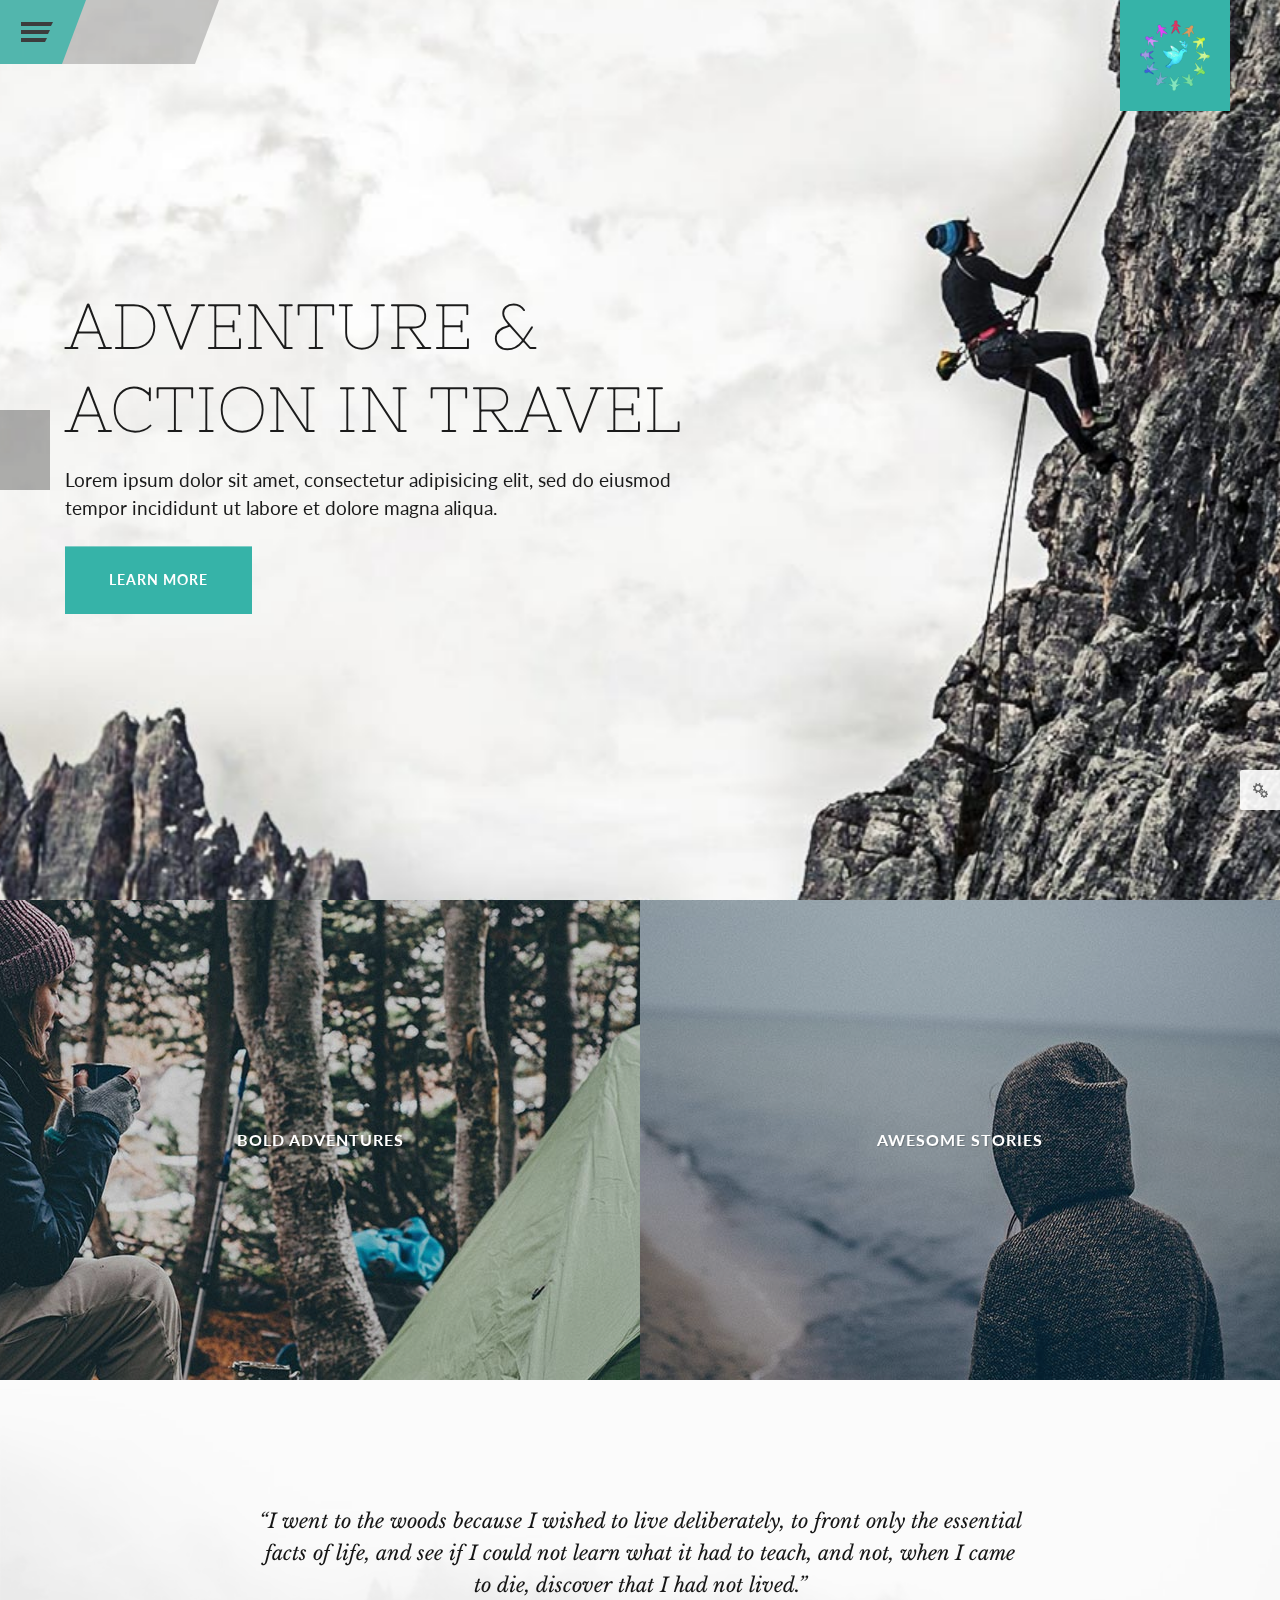
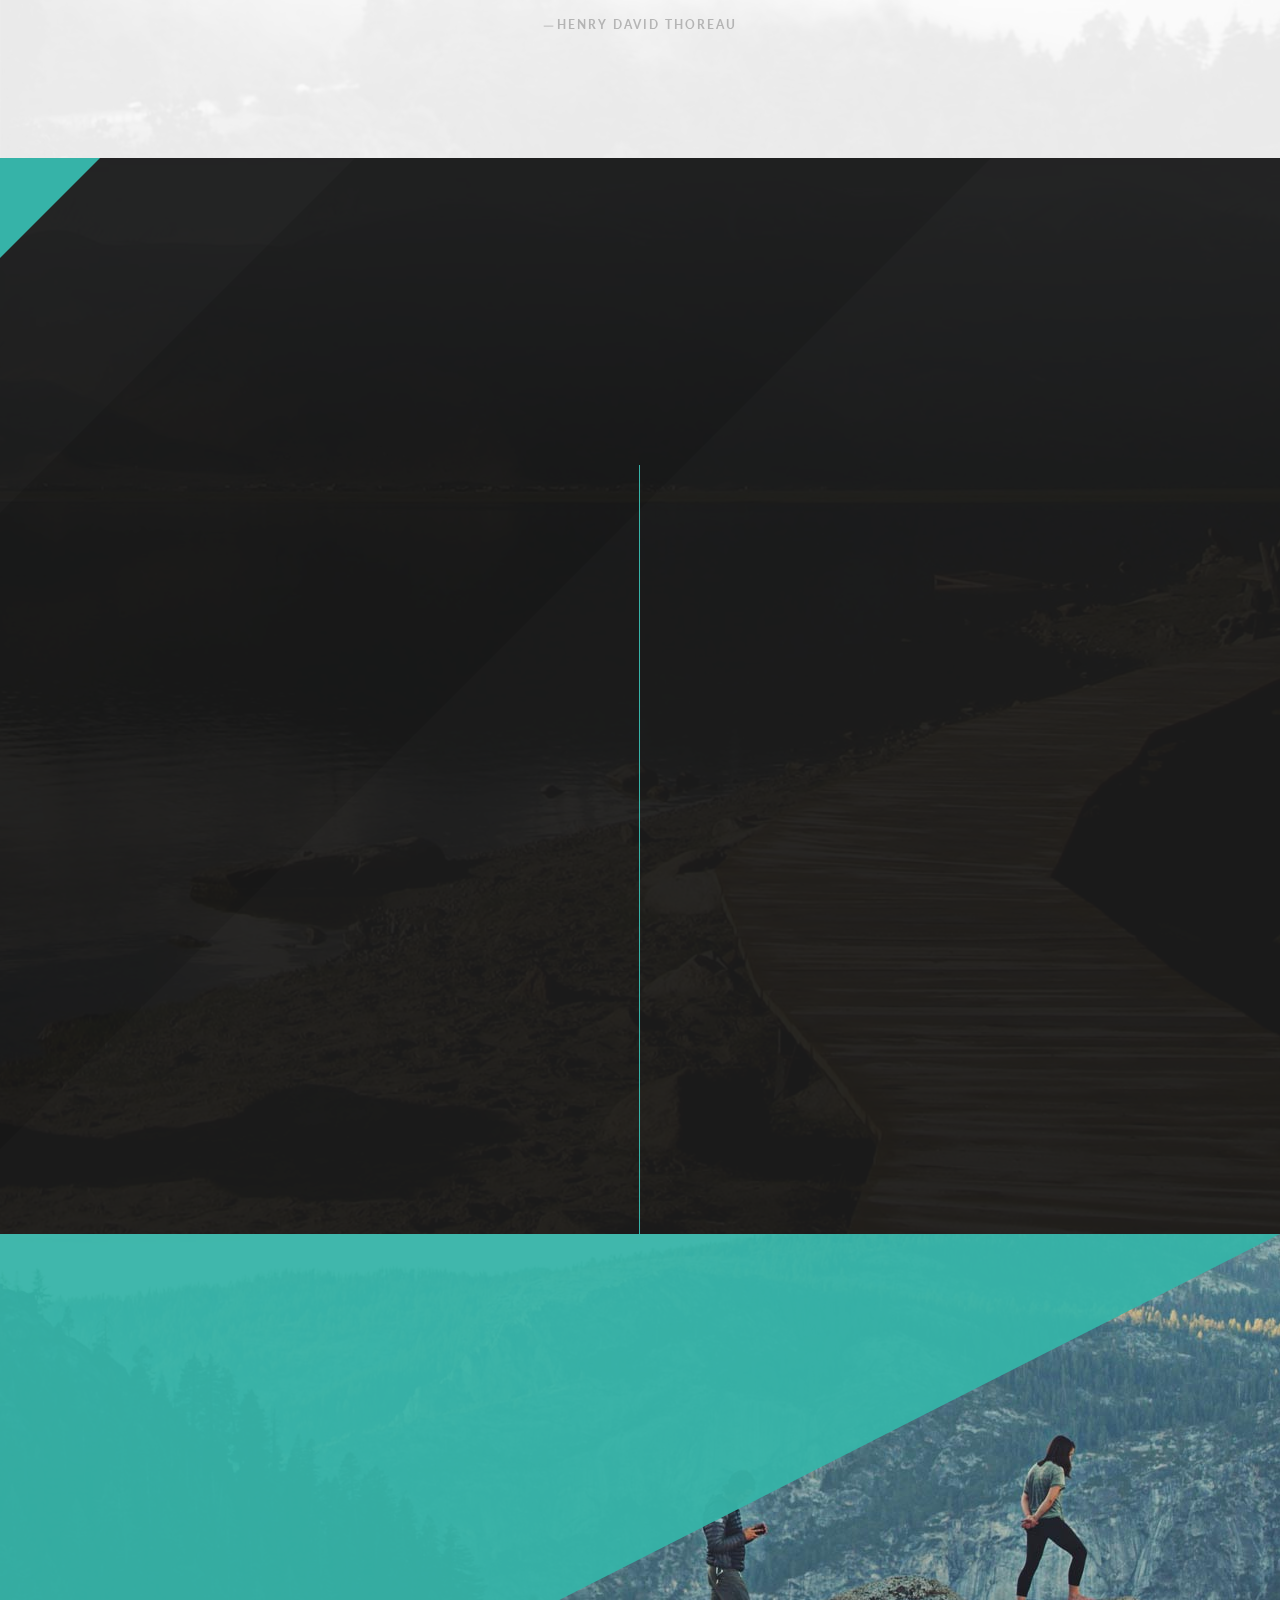
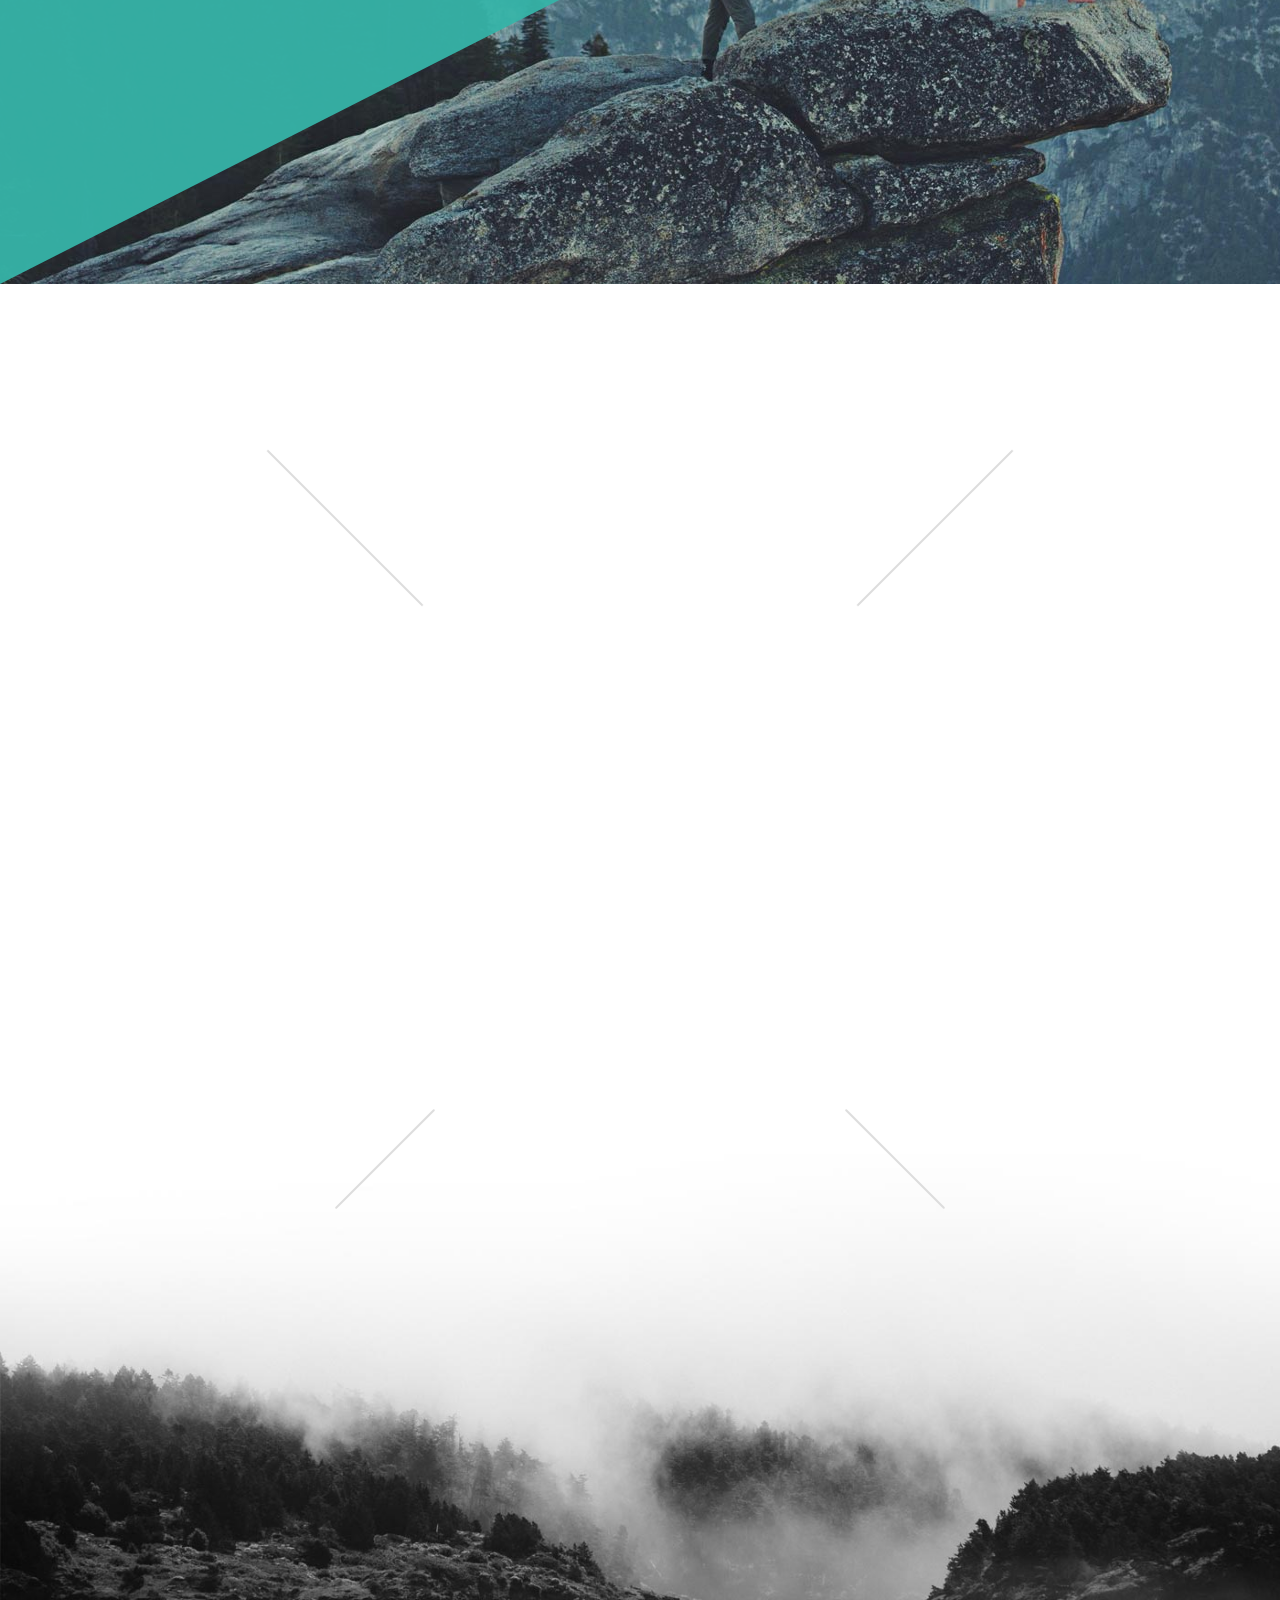
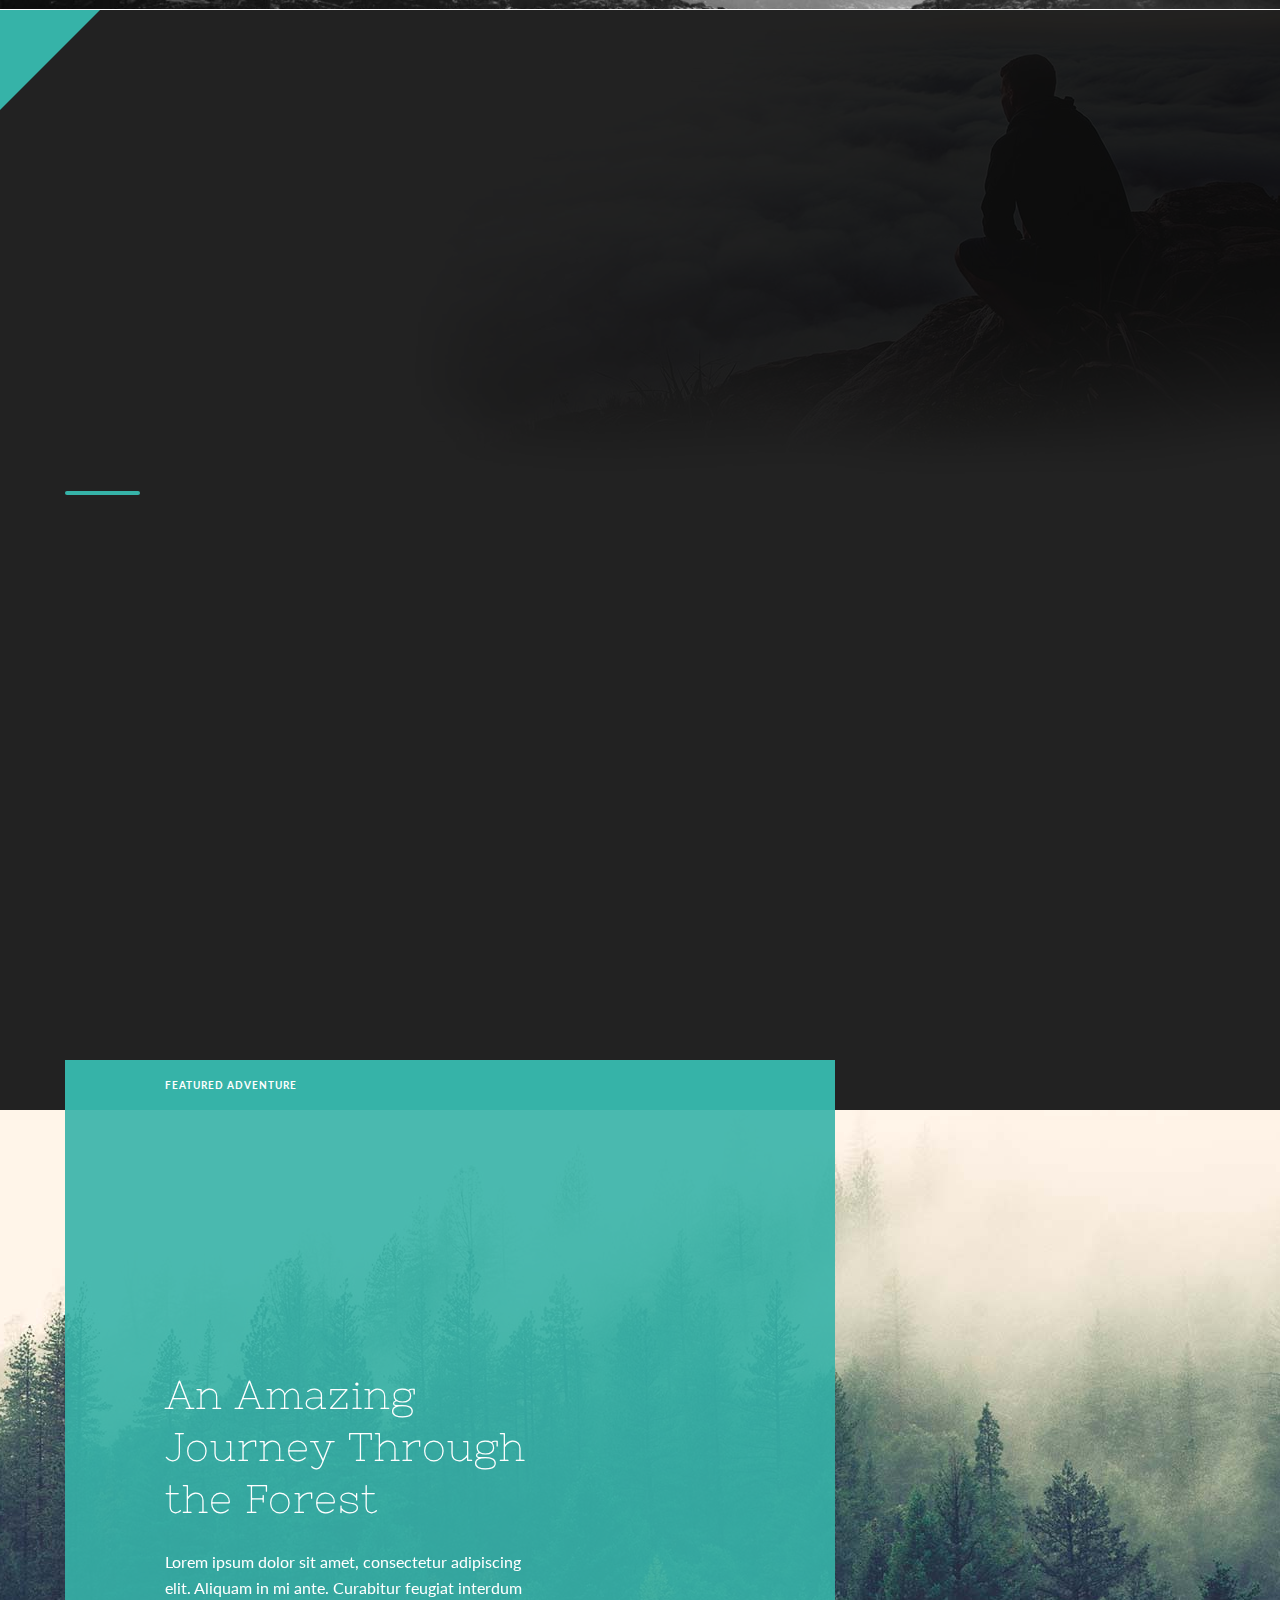
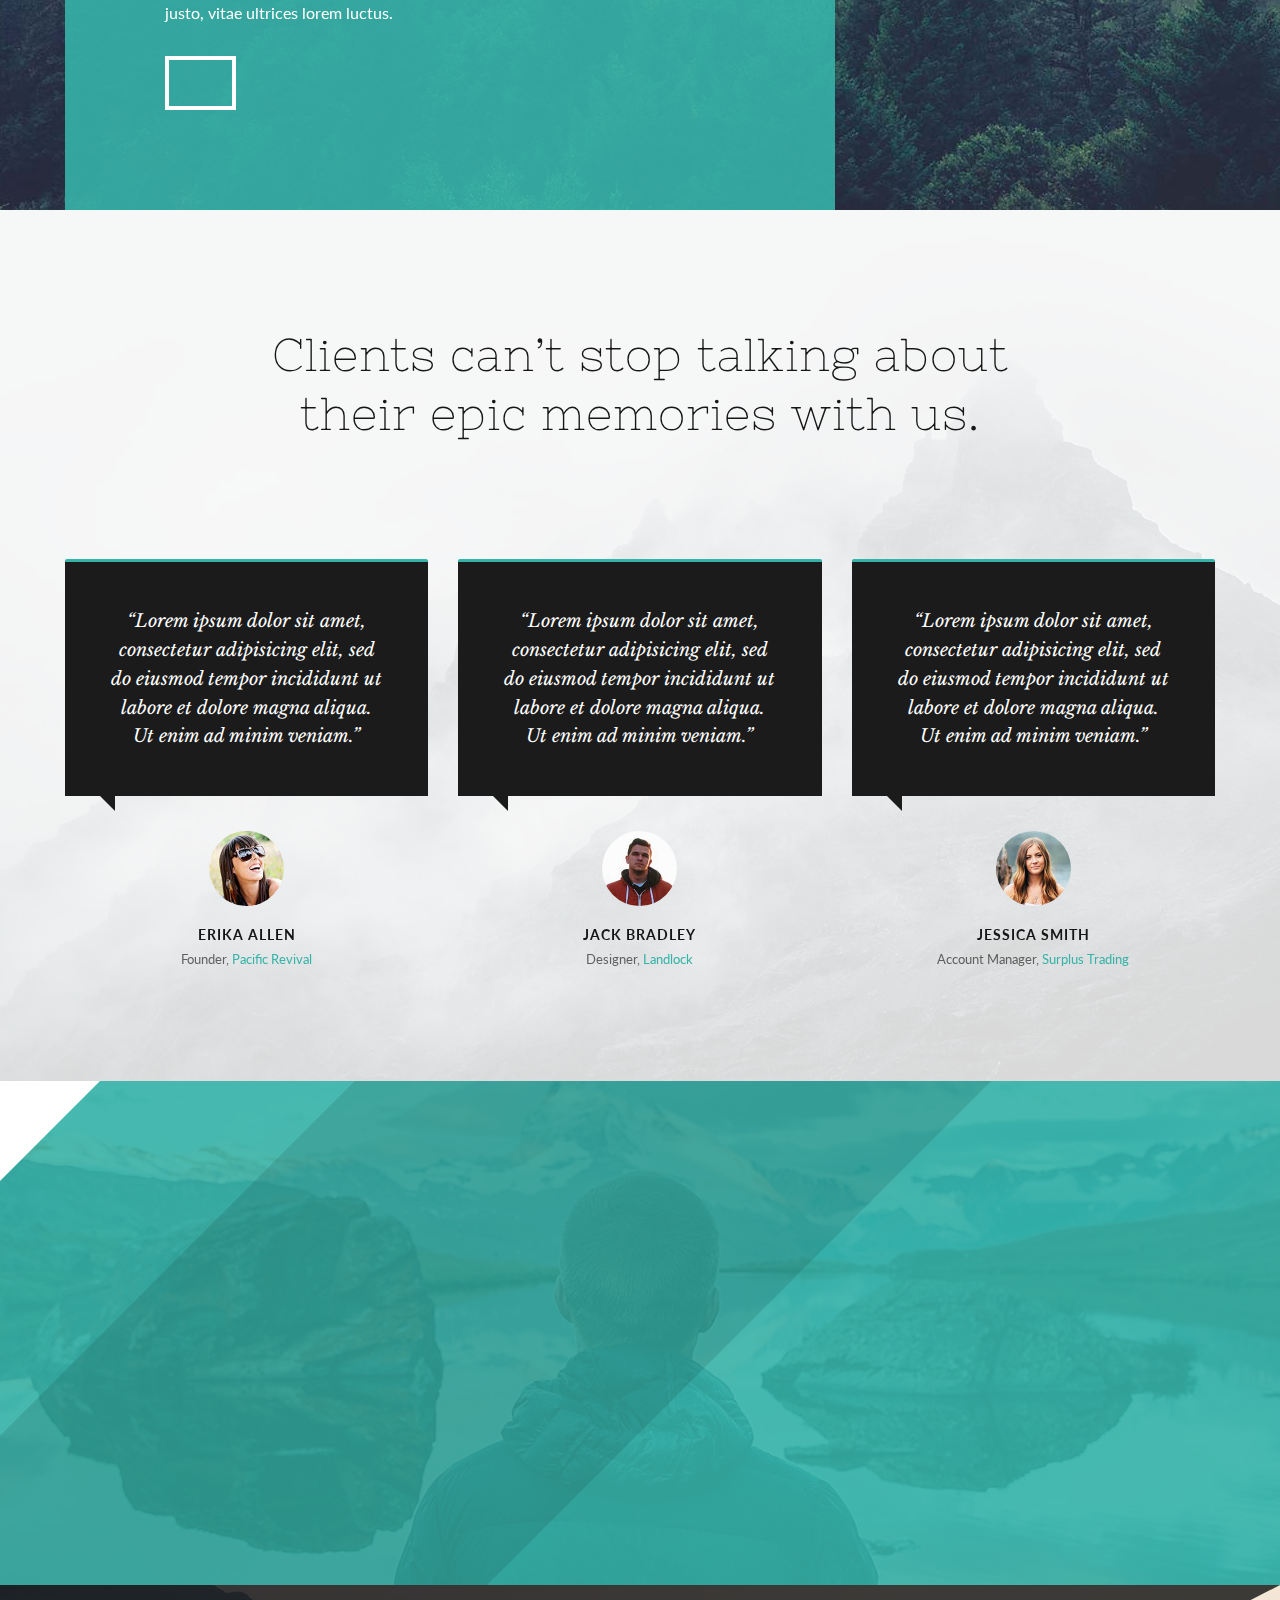
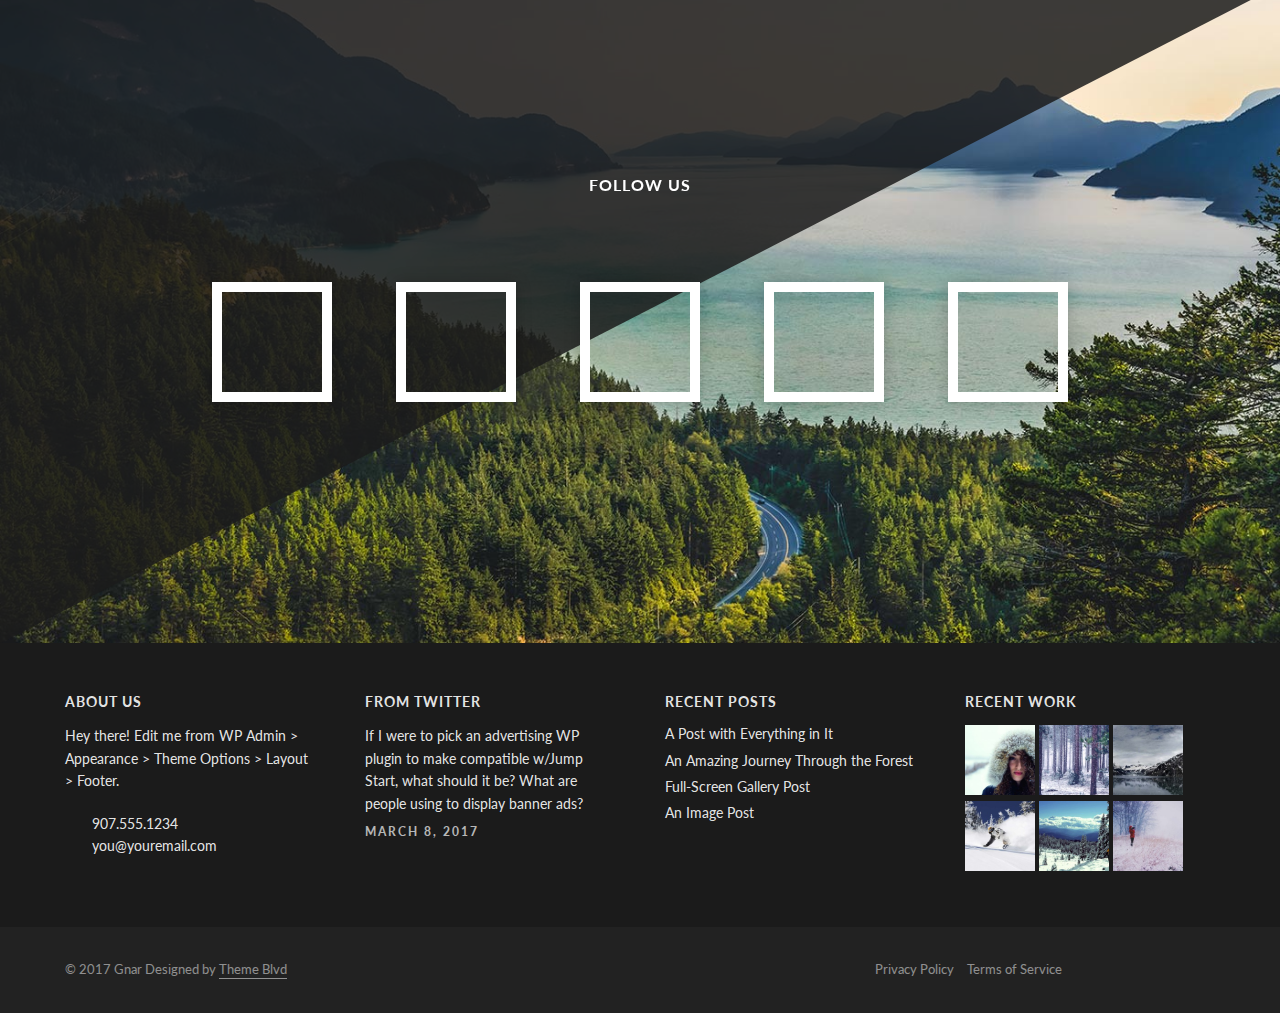
==== commit a903eb9e: "Logos updated" ====
--- a/index.html
+++ b/index.html
@@ -1,792 +1,795 @@
 <!DOCTYPE html>
 <html lang="en-US">
-<!-- Added by HTTrack --><meta http-equiv="content-type" content="text/html;charset=UTF-8" /><!-- /Added by HTTrack -->
+<!-- Added by HTTrack -->
 <head>
-<meta charset="UTF-8" />
-<link rel="profile" href="http://gmpg.org/xfn/11" />
-<link rel="pingback" href="http://demoblvd.com/themes/gnar/demo-1/xmlrpc.php" />
-<title>Home Portland &#8211; Gnar</title>
+	<meta content="text/html; charset=utf-8" http-equiv="content-type"><!-- /Added by HTTrack -->
+	<meta charset="UTF-8">
+	<link href="http://gmpg.org/xfn/11" rel="profile">
+	<link href="http://demoblvd.com/themes/gnar/demo-1/xmlrpc.php" rel="pingback">
+	<title>DiPSMUN 2017</title>
+	<link href="wp-content/plugins/sitepress-multilingual-cms/res/css/language-selector43f0.css?v=3.2.2" media="all" rel="stylesheet" type="text/css">
+	<link href="http://demoblvd.com/themes/gnar/demo-1/feed/" rel="alternate" title="Gnar &raquo; Feed" type="application/rss+xml">
+	<link href="http://demoblvd.com/themes/gnar/demo-1/comments/feed/" rel="alternate" title="Gnar &raquo; Comments Feed" type="application/rss+xml">
+	<meta content="width=device-width, initial-scale=1.0" name="viewport">
+	<link href="http://fonts.googleapis.com/css?family=Lato:300,700" rel="stylesheet" type="text/css">
+	<link href="http://fonts.googleapis.com/css?family=Nixie+One" rel="stylesheet" type="text/css">
+	<link href="http://fonts.googleapis.com/css?family=Libre+Baskerville:400italic" rel="stylesheet" type="text/css">
+	<style type="text/css">
+	   img.wp-smiley,
+	   img.emoji {
+	      display: inline !important;
+	      border: none !important;
+	      box-shadow: none !important;
+	      height: 1em !important;
+	      width: 1em !important;
+	      margin: 0 .07em !important;
+	      vertical-align: -0.1em !important;
+	      background: none !important;
+	      padding: 0 !important;
+	   }
+	</style>
+	<link href='shared-themes/gnar/framework/assets/plugins/bootstrap/css/bootstrap.min46df.css?ver=3.3.5' id='bootstrap-css' media='all' rel='stylesheet' type='text/css'>
+	<link href='shared-themes/gnar/framework/assets/plugins/fontawesome/css/font-awesome.min1849.css?ver=4.7.0' id='fontawesome-css' media='all' rel='stylesheet' type='text/css'>
+	<link href='shared-themes/gnar/framework/assets/css/magnificpopup.min81c3.css?ver=0.9.3' id='magnific-popup-css' media='all' rel='stylesheet' type='text/css'>
+	<link href='shared-themes/gnar/framework/assets/plugins/owl-carousel/owl.carousel.min9af6.css?ver=2.0.0-beta.2.4' id='owl-carousel-css' media='all' rel='stylesheet' type='text/css'>
+	<link href='shared-themes/gnar/framework/assets/css/grid-extended.min72e6.css?ver=2.6.4' id='themeblvd-grid-css' media='all' rel='stylesheet' type='text/css'>
+	<link href='shared-themes/gnar/framework/assets/css/themeblvd.min72e6.css?ver=2.6.4' id='themeblvd-css' media='all' rel='stylesheet' type='text/css'>
+	<link href='wp-content/plugins/bbpress/templates/default/css/bbpress237e.css?ver=2.5.9-6017' id='bbp-default-css' media='screen' rel='stylesheet' type='text/css'>
+	<link href='wp-content/plugins/revslider/rs-plugin/css/settings1dc6.css?ver=4.6.5' id='rs-plugin-settings-css' media='all' rel='stylesheet' type='text/css'>
+	<style id='rs-plugin-settings-inline-css' type='text/css'>
+	   .tp-caption a{color:#ff7302;text-shadow:none;-webkit-transition:all 0.2s ease-out;-moz-transition:all 0.2s ease-out;-o-transition:all 0.2s ease-out;-ms-transition:all 0.2s ease-out}.tp-caption a:hover{color:#ffa902}.largeredbtn{font-family:"Raleway",sans-serif;font-weight:900;font-size:16px;line-height:60px;color:#fff !important;text-decoration:none;padding-left:40px;padding-right:80px;padding-top:22px;padding-bottom:22px;background:rgb(234,91,31); background:-moz-linear-gradient(top,rgba(234,91,31,1) 0%,rgba(227,58,12,1) 100%); background:-webkit-gradient(linear,left top,left bottom,color-stop(0%,rgba(234,91,31,1)),color-stop(100%,rgba(227,58,12,1))); background:-webkit-linear-gradient(top,rgba(234,91,31,1) 0%,rgba(227,58,12,1) 100%); background:-o-linear-gradient(top,rgba(234,91,31,1) 0%,rgba(227,58,12,1) 100%); background:-ms-linear-gradient(top,rgba(234,91,31,1) 0%,rgba(227,58,12,1) 100%); background:linear-gradient(to bottom,rgba(234,91,31,1) 0%,rgba(227,58,12,1) 100%); filter:progid:DXImageTransform.Microsoft.gradient( startColorstr='#ea5b1f',endColorstr='#e33a0c',GradientType=0 )}.largeredbtn:hover{background:rgb(227,58,12); background:-moz-linear-gradient(top,rgba(227,58,12,1) 0%,rgba(234,91,31,1) 100%); background:-webkit-gradient(linear,left top,left bottom,color-stop(0%,rgba(227,58,12,1)),color-stop(100%,rgba(234,91,31,1))); background:-webkit-linear-gradient(top,rgba(227,58,12,1) 0%,rgba(234,91,31,1) 100%); background:-o-linear-gradient(top,rgba(227,58,12,1) 0%,rgba(234,91,31,1) 100%); background:-ms-linear-gradient(top,rgba(227,58,12,1) 0%,rgba(234,91,31,1) 100%); background:linear-gradient(to bottom,rgba(227,58,12,1) 0%,rgba(234,91,31,1) 100%); filter:progid:DXImageTransform.Microsoft.gradient( startColorstr='#e33a0c',endColorstr='#ea5b1f',GradientType=0 )}.fullrounded img{-webkit-border-radius:400px;-moz-border-radius:400px;border-radius:400px}
+	</style>
+	<link href='wp-content/themes/gnar-demo/assets/colorpicker/css/colorpicker801b.css?ver=4.5.7' id='color-picker-css' media='all' rel='stylesheet' type='text/css'>
+	<link href='shared-themes/gnar/framework/compat/bbpress/bbpress.min72e6.css?ver=2.6.4' id='themeblvd-bbp-css' media='all' rel='stylesheet' type='text/css'>
+	<link href='shared-themes/gnar/framework/compat/wpml/wpml72e6.css?ver=2.6.4' id='themeblvd-wpml-css' media='all' rel='stylesheet' type='text/css'>
+	<link href='shared-themes/gnar/framework/compat/woocommerce/woocommerce.min72e6.css?ver=2.6.4' id='themeblvd-wc-css' media='all' rel='stylesheet' type='text/css'>
+	<link href='shared-themes/gnar/framework/compat/gravityforms/gravityforms.min72e6.css?ver=2.6.4' id='themeblvd-gravityforms-css' media='all' rel='stylesheet' type='text/css'>
+	<link href='shared-themes/gnar/assets/css/theme.min19f6.css?ver=1.0.7' id='gnar-css' media='all' rel='stylesheet' type='text/css'>
+	<style id='gnar-inline-css' type='text/css'>
+	   /* Primary Buttons */
+	   .btn:not(.tb-custom-button),
+	   input[type="submit"],
+	   input[type="reset"],
+	   input[type="button"],
+	   .button,
+	   button,
+	   .primary,
+	   .bg-primary,
+	   .btn-primary,
+	   .pagination .btn-group .btn.active,
+	   a.alt,
+	   button.alt,
+	   input.alt,
+	   .label-primary,
+	   .panel-primary > .panel-heading,
+	   .tb-image-box,
+	   .tb-testimonial.standard .testimonial-text,
+	   .tb-filter-nav > ul > li.active a,
+	   .tb-filter-nav > ul > li.active a:hover,
+	   .tb-filter-nav > ul > li.active a:focus {
+	      background-color: #1b1b1b;
+	   }
+	   .has-notch-primary:before {
+	      border-top-color: #1b1b1b;
+	   }
+	   .tb-testimonial.standard .arrow {
+	      border-right-color: #1b1b1b;
+	   }
 
-<link rel="stylesheet" href="wp-content/plugins/sitepress-multilingual-cms/res/css/language-selector43f0.css?v=3.2.2" type="text/css" media="all" />
-<link rel="alternate" type="application/rss+xml" title="Gnar &raquo; Feed" href="http://demoblvd.com/themes/gnar/demo-1/feed/" />
-<link rel="alternate" type="application/rss+xml" title="Gnar &raquo; Comments Feed" href="http://demoblvd.com/themes/gnar/demo-1/comments/feed/" />
-<meta name="viewport" content="width=device-width, initial-scale=1.0">
-<link href="http://fonts.googleapis.com/css?family=Lato:300,700" rel="stylesheet" type="text/css">
-<link href="http://fonts.googleapis.com/css?family=Nixie+One" rel="stylesheet" type="text/css">
-<link href="http://fonts.googleapis.com/css?family=Libre+Baskerville:400italic" rel="stylesheet" type="text/css">
-		<style type="text/css">
-img.wp-smiley,
-img.emoji {
-	display: inline !important;
-	border: none !important;
-	box-shadow: none !important;
-	height: 1em !important;
-	width: 1em !important;
-	margin: 0 .07em !important;
-	vertical-align: -0.1em !important;
-	background: none !important;
-	padding: 0 !important;
-}
-</style>
-<link rel='stylesheet' id='bootstrap-css'  href='shared-themes/gnar/framework/assets/plugins/bootstrap/css/bootstrap.min46df.css?ver=3.3.5' type='text/css' media='all' />
-<link rel='stylesheet' id='fontawesome-css'  href='shared-themes/gnar/framework/assets/plugins/fontawesome/css/font-awesome.min1849.css?ver=4.7.0' type='text/css' media='all' />
-<link rel='stylesheet' id='magnific-popup-css'  href='shared-themes/gnar/framework/assets/css/magnificpopup.min81c3.css?ver=0.9.3' type='text/css' media='all' />
-<link rel='stylesheet' id='owl-carousel-css'  href='shared-themes/gnar/framework/assets/plugins/owl-carousel/owl.carousel.min9af6.css?ver=2.0.0-beta.2.4' type='text/css' media='all' />
-<link rel='stylesheet' id='themeblvd-grid-css'  href='shared-themes/gnar/framework/assets/css/grid-extended.min72e6.css?ver=2.6.4' type='text/css' media='all' />
-<link rel='stylesheet' id='themeblvd-css'  href='shared-themes/gnar/framework/assets/css/themeblvd.min72e6.css?ver=2.6.4' type='text/css' media='all' />
-<link rel='stylesheet' id='bbp-default-css'  href='wp-content/plugins/bbpress/templates/default/css/bbpress237e.css?ver=2.5.9-6017' type='text/css' media='screen' />
-<link rel='stylesheet' id='rs-plugin-settings-css'  href='wp-content/plugins/revslider/rs-plugin/css/settings1dc6.css?ver=4.6.5' type='text/css' media='all' />
-<style id='rs-plugin-settings-inline-css' type='text/css'>
-.tp-caption a{color:#ff7302;text-shadow:none;-webkit-transition:all 0.2s ease-out;-moz-transition:all 0.2s ease-out;-o-transition:all 0.2s ease-out;-ms-transition:all 0.2s ease-out}.tp-caption a:hover{color:#ffa902}.largeredbtn{font-family:"Raleway",sans-serif;font-weight:900;font-size:16px;line-height:60px;color:#fff !important;text-decoration:none;padding-left:40px;padding-right:80px;padding-top:22px;padding-bottom:22px;background:rgb(234,91,31); background:-moz-linear-gradient(top,rgba(234,91,31,1) 0%,rgba(227,58,12,1) 100%); background:-webkit-gradient(linear,left top,left bottom,color-stop(0%,rgba(234,91,31,1)),color-stop(100%,rgba(227,58,12,1))); background:-webkit-linear-gradient(top,rgba(234,91,31,1) 0%,rgba(227,58,12,1) 100%); background:-o-linear-gradient(top,rgba(234,91,31,1) 0%,rgba(227,58,12,1) 100%); background:-ms-linear-gradient(top,rgba(234,91,31,1) 0%,rgba(227,58,12,1) 100%); background:linear-gradient(to bottom,rgba(234,91,31,1) 0%,rgba(227,58,12,1) 100%); filter:progid:DXImageTransform.Microsoft.gradient( startColorstr='#ea5b1f',endColorstr='#e33a0c',GradientType=0 )}.largeredbtn:hover{background:rgb(227,58,12); background:-moz-linear-gradient(top,rgba(227,58,12,1) 0%,rgba(234,91,31,1) 100%); background:-webkit-gradient(linear,left top,left bottom,color-stop(0%,rgba(227,58,12,1)),color-stop(100%,rgba(234,91,31,1))); background:-webkit-linear-gradient(top,rgba(227,58,12,1) 0%,rgba(234,91,31,1) 100%); background:-o-linear-gradient(top,rgba(227,58,12,1) 0%,rgba(234,91,31,1) 100%); background:-ms-linear-gradient(top,rgba(227,58,12,1) 0%,rgba(234,91,31,1) 100%); background:linear-gradient(to bottom,rgba(227,58,12,1) 0%,rgba(234,91,31,1) 100%); filter:progid:DXImageTransform.Microsoft.gradient( startColorstr='#e33a0c',endColorstr='#ea5b1f',GradientType=0 )}.fullrounded img{-webkit-border-radius:400px;-moz-border-radius:400px;border-radius:400px}
-</style>
-<link rel='stylesheet' id='color-picker-css'  href='wp-content/themes/gnar-demo/assets/colorpicker/css/colorpicker801b.css?ver=4.5.7' type='text/css' media='all' />
-<link rel='stylesheet' id='themeblvd-bbp-css'  href='shared-themes/gnar/framework/compat/bbpress/bbpress.min72e6.css?ver=2.6.4' type='text/css' media='all' />
-<link rel='stylesheet' id='themeblvd-wpml-css'  href='shared-themes/gnar/framework/compat/wpml/wpml72e6.css?ver=2.6.4' type='text/css' media='all' />
-<link rel='stylesheet' id='themeblvd-wc-css'  href='shared-themes/gnar/framework/compat/woocommerce/woocommerce.min72e6.css?ver=2.6.4' type='text/css' media='all' />
-<link rel='stylesheet' id='themeblvd-gravityforms-css'  href='shared-themes/gnar/framework/compat/gravityforms/gravityforms.min72e6.css?ver=2.6.4' type='text/css' media='all' />
-<link rel='stylesheet' id='gnar-css'  href='shared-themes/gnar/assets/css/theme.min19f6.css?ver=1.0.7' type='text/css' media='all' />
-<style id='gnar-inline-css' type='text/css'>
-/* Primary Buttons */
-.btn:not(.tb-custom-button),
-input[type="submit"],
-input[type="reset"],
-input[type="button"],
-.button,
-button,
-.primary,
-.bg-primary,
-.btn-primary,
-.pagination .btn-group .btn.active,
-a.alt,
-button.alt,
-input.alt,
-.label-primary,
-.panel-primary > .panel-heading,
-.tb-image-box,
-.tb-testimonial.standard .testimonial-text,
-.tb-filter-nav > ul > li.active a,
-.tb-filter-nav > ul > li.active a:hover,
-.tb-filter-nav > ul > li.active a:focus {
-	background-color: #1b1b1b;
-}
-.has-notch-primary:before {
-	border-top-color: #1b1b1b;
-}
-.tb-testimonial.standard .arrow {
-	border-right-color: #1b1b1b;
-}
+	   /* Highlight */
+	   .highlight,
+	   .gnar-lang-selector a:hover,
+	   .gnar-lang-selector a:focus,
+	   .woocommerce-tabs .tabs > li > a:hover,
+	   .woocommerce-tabs .tabs > li > a:focus,
+	   .woocommerce-tabs .tabs > li.active > a,
+	   .tb-mobile-menu .sub-menu a.menu-btn:hover,
+	   .tb-mobile-menu .sub-menu a.menu-btn:focus,
+	   .tb-tags a:hover,
+	   .tb-tags a:focus,
+	   .btn-share:hover,
+	   .btn-share:focus,
+	   .featured-quote > a:hover,
+	   .featured-quote > a:focus,
+	   .tb-thumb-link:after,
+	   .post_showcase .showcase-item.has-title .featured-item.showcase .tb-thumb-link:after,
+	   .post_showcase .showcase-item.has-title .featured-item.showcase.tb-thumb-link:after,
+	   .tb-filter-nav > ul > li > a:hover,
+	   .tb-filter-nav > ul > li > a:focus,
+	   .text-light .tb-filter-nav > ul > li > a:hover,
+	   .text-light .tb-filter-nav > ul > li > a:focus,
+	   .tb-tag-cloud .tagcloud a:hover,
+	   .btn-default:hover,
+	   .btn-default:focus,
+	   .btn-default:active,
+	   .btn-default.active:hover,
+	   input[type="submit"]:hover,
+	   input[type="submit"]:focus,
+	   input[type="submit"]:active,
+	   input[type="reset"]:hover,
+	   input[type="reset"]:focus,
+	   input[type="reset"]:active,
+	   input[type="button"]:hover,
+	   input[type="button"]:focus,
+	   input[type="button"]:active,
+	   .button:hover,
+	   .button:focus,
+	   .button:active,
+	   button:hover,
+	   button:focus,
+	   button:active,
+	   .pagination .btn-group .btn:hover,
+	   .primary:hover,
+	   .primary:focus,
+	   a.bg-primary:hover,
+	   .btn-primary:hover,
+	   .btn-primary:focus,
+	   .btn-primary:active,
+	   .btn-primary.active,
+	   a.alt:hover,
+	   a.alt:focus,
+	   button.alt:hover,
+	   button.alt:focus,
+	   input.alt:hover,
+	   input.alt:focus,
+	   .home-quick-facts > .element-content:before,
+	   .home-quick-facts .element-columns .col:first-child .element-content:before,
+	   .home-quick-fact-boxes > .element-content:before,
+	   .home-quick-fact-boxes > .element-columns:before,
+	   .tb-team-member .member-image:before {
+	      background-color: #36b3a8;
+	   }
+	   .tooltip-inner {
+	   background-color: #36b3a8;
+	   }
+	   .has-notch-highlight:before,
+	   .tb-testimonial.standard .testimonial-text,
+	   .tooltip.top .tooltip-arrow {
+	      border-top-color: #36b3a8;
+	   }
+	   .tb-floating-search .tb-search,
+	   .tooltip.bottom .tooltip-arrow {
+	      border-bottom-color: #36b3a8;
+	   }
+	   .home-quick-facts .element-columns .col:first-child,
+	   .home-quick-fact-boxes .element-columns .col:first-child {
+	      border-color: #36b3a8;
+	   }
+	   @media (min-width: 768px) {
+	      .tb-image-box:hover {
+	          background-color: #36b3a8;
+	      }
+	   }
+	   @media (max-width: 767px) {
+	      .tb-image-box figcaption .info {
+	          background-color: #36b3a8;
+	      }
+	   }
 
-/* Highlight */
-.highlight,
-.gnar-lang-selector a:hover,
-.gnar-lang-selector a:focus,
-.woocommerce-tabs .tabs > li > a:hover,
-.woocommerce-tabs .tabs > li > a:focus,
-.woocommerce-tabs .tabs > li.active > a,
-.tb-mobile-menu .sub-menu a.menu-btn:hover,
-.tb-mobile-menu .sub-menu a.menu-btn:focus,
-.tb-tags a:hover,
-.tb-tags a:focus,
-.btn-share:hover,
-.btn-share:focus,
-.featured-quote > a:hover,
-.featured-quote > a:focus,
-.tb-thumb-link:after,
-.post_showcase .showcase-item.has-title .featured-item.showcase .tb-thumb-link:after,
-.post_showcase .showcase-item.has-title .featured-item.showcase.tb-thumb-link:after,
-.tb-filter-nav > ul > li > a:hover,
-.tb-filter-nav > ul > li > a:focus,
-.text-light .tb-filter-nav > ul > li > a:hover,
-.text-light .tb-filter-nav > ul > li > a:focus,
-.tb-tag-cloud .tagcloud a:hover,
-.btn-default:hover,
-.btn-default:focus,
-.btn-default:active,
-.btn-default.active:hover,
-input[type="submit"]:hover,
-input[type="submit"]:focus,
-input[type="submit"]:active,
-input[type="reset"]:hover,
-input[type="reset"]:focus,
-input[type="reset"]:active,
-input[type="button"]:hover,
-input[type="button"]:focus,
-input[type="button"]:active,
-.button:hover,
-.button:focus,
-.button:active,
-button:hover,
-button:focus,
-button:active,
-.pagination .btn-group .btn:hover,
-.primary:hover,
-.primary:focus,
-a.bg-primary:hover,
-.btn-primary:hover,
-.btn-primary:focus,
-.btn-primary:active,
-.btn-primary.active,
-a.alt:hover,
-a.alt:focus,
-button.alt:hover,
-button.alt:focus,
-input.alt:hover,
-input.alt:focus,
-.home-quick-facts > .element-content:before,
-.home-quick-facts .element-columns .col:first-child .element-content:before,
-.home-quick-fact-boxes > .element-content:before,
-.home-quick-fact-boxes > .element-columns:before,
-.tb-team-member .member-image:before {
-	background-color: #36b3a8;
-}
-.tooltip-inner {
-background-color: #36b3a8;
-}
-.has-notch-highlight:before,
-.tb-testimonial.standard .testimonial-text,
-.tooltip.top .tooltip-arrow {
-	border-top-color: #36b3a8;
-}
-.tb-floating-search .tb-search,
-.tooltip.bottom .tooltip-arrow {
-	border-bottom-color: #36b3a8;
-}
-.home-quick-facts .element-columns .col:first-child,
-.home-quick-fact-boxes .element-columns .col:first-child {
-	border-color: #36b3a8;
-}
-@media (min-width: 768px) {
-	.tb-image-box:hover {
-		background-color: #36b3a8;
-	}
-}
-@media (max-width: 767px) {
-	.tb-image-box figcaption .info {
-		background-color: #36b3a8;
-	}
-}
+	   /* Header */
+	   .header-bg,
+	   .tb-primary-menu.sf-menu ul.non-mega-sub-menu,
+	   .tb-primary-menu.sf-menu .sf-mega {
+	      background-color: #1b1b1b;
+	   }
+	   .header-nav .tb-primary-menu > li.active > a:after,
+	   .header-nav .tb-primary-menu > li.menu-item-has-children.sfHover:not(.highlight) > a:after {
+	      border-top-color: #1b1b1b;
+	   }
+	   @media (min-width: 992px) {
+	      .site-header.edgy > .wrap .header-logo:after,
+	      .site-header.edgy > .wrap .header-logo:before,
+	      .site-header.edgy > .wrap .header-logo {
+	          background-color: #36b3a8;
+			  /*background-color: #1b1b1b;*/
+	      }
+	   }
+	   @media (min-width: 992px) {
+	      .site-menu-toggle.edgy {
+	          background-color: #36b3a8;
+	      }
+	      .site-menu-toggle.edgy:after {
+	          border-color: #36b3a8 transparent transparent;
+	      }
+	      .site-menu-toggle.edgy .hamburger span {
+	          background-color: #1b1b1b;
+	      }
+	      .site-menu-toggle.edgy .hamburger span:after {
+	          border-color: #1b1b1b transparent transparent;
+	      }
+	   }
 
-/* Header */
-.header-bg,
-.tb-primary-menu.sf-menu ul.non-mega-sub-menu,
-.tb-primary-menu.sf-menu .sf-mega {
-	background-color: #1b1b1b;
-}
-.header-nav .tb-primary-menu > li.active > a:after,
-.header-nav .tb-primary-menu > li.menu-item-has-children.sfHover:not(.highlight) > a:after {
-	border-top-color: #1b1b1b;
-}
-@media (min-width: 992px) {
-	.site-header.edgy > .wrap .header-logo:after,
-	.site-header.edgy > .wrap .header-logo:before,
-	.site-header.edgy > .wrap .header-logo {
-		background-color: #36b3a8;
-	}
-}
-@media (min-width: 992px) {
-	.site-menu-toggle.edgy {
-		background-color: #36b3a8;
-	}
-	.site-menu-toggle.edgy:after {
-		border-color: #36b3a8 transparent transparent;
-	}
-	.site-menu-toggle.edgy .hamburger span {
-		background-color: #1b1b1b;
-	}
-	.site-menu-toggle.edgy .hamburger span:after {
-		border-color: #1b1b1b transparent transparent;
-	}
-}
+	   /* Mobile Header */
+	   @media (max-width: 991px) {
+	      .site-header {
+	          background-color: #1b1b1b;
+	      }
+	      .site-mobile-panel {
+	          background-color: #1e2633;
+	      }
+	      .site-menu-toggle.edgy {
+	          background-color: #36b3a8;
+	      }
+	      .site-menu-toggle.edgy:after {
+	          border-color: #36b3a8 transparent transparent;
+	      }
+	      .site-menu-toggle.edgy .hamburger span {
+	          background-color: #1b1b1b;
+	      }
+	      .site-menu-toggle.edgy .hamburger span:after {
+	          border-color: #1b1b1b transparent transparent;
+	      }
+	   }
 
-/* Mobile Header */
-@media (max-width: 991px) {
-	.site-header {
-		background-color: #1b1b1b;
-	}
-	.site-mobile-panel {
-		background-color: #1e2633;
-	}
-	.site-menu-toggle.edgy {
-		background-color: #36b3a8;
-	}
-	.site-menu-toggle.edgy:after {
-		border-color: #36b3a8 transparent transparent;
-	}
-	.site-menu-toggle.edgy .hamburger span {
-		background-color: #1b1b1b;
-	}
-	.site-menu-toggle.edgy .hamburger span:after {
-		border-color: #1b1b1b transparent transparent;
-	}
-}
+	   /* Footer */
+	   .site-footer.dark {
+	      background-color: #1b1b1b;
+	   }
+	   .site-footer .footer-sub-content {
+	      background-color: #222222;
+	   }
 
-/* Footer */
-.site-footer.dark {
-	background-color: #1b1b1b;
-}
-.site-footer .footer-sub-content {
-	background-color: #222222;
-}
+	   /* Search Panel */
+	   .tb-floating-search {
+	      background-color: #ffffff;
+	   }
 
-/* Search Panel */
-.tb-floating-search {
-	background-color: #ffffff;
-}
+	   /* Typography */
+	   html,
+	   body {
+	      font-family: "Lato", Arial, sans-serif;
+	      font-size: 16px;
+	      font-style: normal;
+	      font-weight: 400;
+	      text-transform: none;
+	   }
+	   h1,
+	   h2,
+	   h3,
+	   h4,
+	   .tb-gforms-compat .gform_wrapper .gsection .gfield_label,
+	   .tb-gforms-compat .gform_wrapper h2.gsection_title,
+	   .tb-gforms-compat .gform_wrapper h3.gform_title,
+	   .has-dropcap > .entry-content > p:first-child:first-letter {
+	      font-family: "Nixie One", Arial, sans-serif;
+	      font-style: normal;
+	      font-weight: 400;
+	      letter-spacing: 1px;
+	      text-transform: none;
+	   }
+	   h5,
+	   h6,
+	   .widget-title,
+	   .related-posts-title,
+	   #comments-title,
+	   #respond .comment-reply-title,
+	   .tb-author-box .info-box-title,
+	   .woocommerce-tabs .panel h2,
+	   .products.related > h2,
+	   .products.upsells > h2,
+	   #bbpress-forums fieldset.bbp-form legend,
+	   .modal-title,
+	   .sf-menu .mega-section-header,
+	   .tb-pricing-table .title,
+	   .tb-icon-box .icon-box-title {
+	      font-family: "Lato", Arial, sans-serif;
+	      font-style: normal;
+	      font-weight: 700;
+	      letter-spacing: 1px;
+	      text-transform: uppercase;
+	   }
+	   blockquote,
+	   .epic-thumb blockquote,
+	   .entry-content blockquote,
+	   .testimonial-text.entry-content {
+	      font-family: "Libre Baskerville", Arial, sans-serif;
+	      font-style: italic;
+	      font-weight: 400;
+	      letter-spacing: 0px;
+	      text-transform: none;
+	   }
+	   .entry-header .entry-meta,
+	   .post_grid .entry-meta,
+	   .tb-post-slider .entry-meta,
+	   .tweeple-feed .tweet-meta,
+	   #comments .comment-body .comment-metadata,
+	   blockquote cite {
+	      font-family: "Lato", Arial, sans-serif;
+	      font-style: normal;
+	      font-weight: 700;
+	      letter-spacing: 2px;
+	      text-transform: uppercase;
+	   }
+	   .epic-thumb .entry-title,
+	   .tb-jumbotron .text-large {
+	      font-family: "Nixie One", Arial, sans-serif;
+	      font-style: normal;
+	      font-weight: 400;
+	      text-transform: uppercase;
+	   }
+	   .epic-thumb .entry-title,
+	   .epic-thumb blockquote {
+	      letter-spacing: 3px;
+	   }
+	   .tb-primary-menu > li > .menu-btn,
+	   .tb-sticky-menu .tb-primary-menu > li > .menu-btn,
+	   .tb-mobile-menu > li > .menu-btn {
+	      font-family: "Lato", Arial, sans-serif;
+	      font-size: 11px;
+	      font-style: normal;
+	      font-weight: 700;
+	      letter-spacing: 2px;
+	      text-transform: uppercase;
+	   }
+	   a {
+	      color: #36b3a8;
+	   }
+	   a:hover,
+	   a:active,
+	   a:focus {
+	      color: #009da0;
+	   }
+	   .site-footer a {
+	      color: #36b3a8;
+	   }
+	   .site-footer a:hover,
+	   .site-footer a:active,
+	   .site-footer a:focus {
+	      color: #009da0;
+	   }
 
-/* Typography */
-html,
-body {
-	font-family: "Lato", Arial, sans-serif;
-	font-size: 16px;
-	font-style: normal;
-	font-weight: 400;
-	text-transform: none;
-}
-h1,
-h2,
-h3,
-h4,
-.tb-gforms-compat .gform_wrapper .gsection .gfield_label,
-.tb-gforms-compat .gform_wrapper h2.gsection_title,
-.tb-gforms-compat .gform_wrapper h3.gform_title,
-.has-dropcap > .entry-content > p:first-child:first-letter {
-	font-family: "Nixie One", Arial, sans-serif;
-	font-style: normal;
-	font-weight: 400;
-	letter-spacing: 1px;
-	text-transform: none;
-}
-h5,
-h6,
-.widget-title,
-.related-posts-title,
-#comments-title,
-#respond .comment-reply-title,
-.tb-author-box .info-box-title,
-.woocommerce-tabs .panel h2,
-.products.related > h2,
-.products.upsells > h2,
-#bbpress-forums fieldset.bbp-form legend,
-.modal-title,
-.sf-menu .mega-section-header,
-.tb-pricing-table .title,
-.tb-icon-box .icon-box-title {
-	font-family: "Lato", Arial, sans-serif;
-	font-style: normal;
-	font-weight: 700;
-	letter-spacing: 1px;
-	text-transform: uppercase;
-}
-blockquote,
-.epic-thumb blockquote,
-.entry-content blockquote,
-.testimonial-text.entry-content {
-	font-family: "Libre Baskerville", Arial, sans-serif;
-	font-style: italic;
-	font-weight: 400;
-	letter-spacing: 0px;
-	text-transform: none;
-}
-.entry-header .entry-meta,
-.post_grid .entry-meta,
-.tb-post-slider .entry-meta,
-.tweeple-feed .tweet-meta,
-#comments .comment-body .comment-metadata,
-blockquote cite {
-	font-family: "Lato", Arial, sans-serif;
-	font-style: normal;
-	font-weight: 700;
-	letter-spacing: 2px;
-	text-transform: uppercase;
-}
-.epic-thumb .entry-title,
-.tb-jumbotron .text-large {
-	font-family: "Nixie One", Arial, sans-serif;
-	font-style: normal;
-	font-weight: 400;
-	text-transform: uppercase;
-}
-.epic-thumb .entry-title,
-.epic-thumb blockquote {
-	letter-spacing: 3px;
-}
-.tb-primary-menu > li > .menu-btn,
-.tb-sticky-menu .tb-primary-menu > li > .menu-btn,
-.tb-mobile-menu > li > .menu-btn {
-	font-family: "Lato", Arial, sans-serif;
-	font-size: 11px;
-	font-style: normal;
-	font-weight: 700;
-	letter-spacing: 2px;
-	text-transform: uppercase;
-}
-a {
-	color: #36b3a8;
-}
-a:hover,
-a:active,
-a:focus {
-	color: #009da0;
-}
-.site-footer a {
-	color: #36b3a8;
-}
-.site-footer a:hover,
-.site-footer a:active,
-.site-footer a:focus {
-	color: #009da0;
-}
-
-</style>
-<!--[if IE]>
+	</style><!--[if IE]>
 <link rel='stylesheet' id='themeblvd-ie-css'  href='http://demoblvd.com/shared-themes/gnar/assets/css/ie.css?ver=1.0.7' type='text/css' media='all' />
 <![endif]-->
-<link rel='stylesheet' id='themeblvd-theme-css'  href='wp-content/themes/gnar-demo/style801b.css?ver=4.5.7' type='text/css' media='all' />
-<style id='themeblvd-theme-inline-css' type='text/css'>
-/* Primary Focus */
-#custom-main > .section_primary {
-	background-color: #1b1b1b;
-	background-color: rgba(27,27,27,1);
-}
-@media (min-width: 992px) {
-	#custom-main > .section_primary {
-		padding-top: 60px;
-	}
-	#custom-main > .section_primary > .element.popout.first {
-		margin-top: -60px;
-	}
-}
-@media (max-width: 991px) and (min-width: 768px) {
-	#custom-main > .section_primary {
-		padding-top: 60px;
-	}
-	#custom-main > .section_primary > .element.popout.first {
-		margin-top: -60px;
-	}
-}
-@media (min-width: 992px) {
-	#custom-main > .section_primary > .element.popout.first .jumbotron-outer {
-		padding-top: 60px;
-	}
-}
-@media (max-width: 991px) and (min-width: 768px) {
-	#custom-main > .section_primary > .element.popout.first .jumbotron-outer {
-		padding-top: 60px;
-	}
-}
+	<link href='wp-content/themes/gnar-demo/style801b.css?ver=4.5.7' id='themeblvd-theme-css' media='all' rel='stylesheet' type='text/css'>
+	<style id='themeblvd-theme-inline-css' type='text/css'>
+	   /* Primary Focus */
+	   #custom-main > .section_primary {
+	      background-color: #1b1b1b;
+	      background-color: rgba(27,27,27,1);
+	   }
+	   @media (min-width: 992px) {
+	      #custom-main > .section_primary {
+	          padding-top: 60px;
+	      }
+	      #custom-main > .section_primary > .element.popout.first {
+	          margin-top: -60px;
+	      }
+	   }
+	   @media (max-width: 991px) and (min-width: 768px) {
+	      #custom-main > .section_primary {
+	          padding-top: 60px;
+	      }
+	      #custom-main > .section_primary > .element.popout.first {
+	          margin-top: -60px;
+	      }
+	   }
+	   @media (min-width: 992px) {
+	      #custom-main > .section_primary > .element.popout.first .jumbotron-outer {
+	          padding-top: 60px;
+	      }
+	   }
+	   @media (max-width: 991px) and (min-width: 768px) {
+	      #custom-main > .section_primary > .element.popout.first .jumbotron-outer {
+	          padding-top: 60px;
+	      }
+	   }
 
-/* Image Boxes */
-#custom-main > .section_56c90b92f1c2f {
-	background-color: transparent;
-}
+	   /* Image Boxes */
+	   #custom-main > .section_56c90b92f1c2f {
+	      background-color: transparent;
+	   }
 
-/* CSS Class: "home-quote" */
-#custom-main > .section_56c90bad5a2b2 {
-	background-color: #d4d4d4;
-	background-color: rgba(212,212,212,1);
-	background-image: url(assets/img/quote-bg.jpg);
-	background-repeat: no-repeat;
-	background-size: 100% auto;
-	background-attachment: scroll;
-	background-position: center bottom;
-}
-@media (min-width: 992px) {
-	#custom-main > .section_56c90bad5a2b2 {
-		padding-top: 125px;
-		padding-bottom: 125px;
-		padding-right: 0px;
-		padding-left: 0px;
-	}
-	#custom-main > .section_56c90bad5a2b2 > .element.popout {
-		margin-right: 0;
-		margin-left: 0;
-	}
-	#custom-main > .section_56c90bad5a2b2 > .element.popout.first {
-		margin-top: -125px;
-	}
-	#custom-main > .section_56c90bad5a2b2 > .element.popout.last {
-		margin-bottom: -125px;
-	}
-}
-@media (max-width: 767px) {
-	#custom-main > .section_56c90bad5a2b2 {
-		padding-top: 70px;
-		padding-bottom: 70px;
-		padding-right: 10px;
-		padding-left: 10px;
-	}
-	#custom-main > .section_56c90bad5a2b2 > .element.popout {
-		margin-right: -10px;
-		margin-left: -10px;
-	}
-	#custom-main > .section_56c90bad5a2b2 > .element.popout.first {
-		margin-top: -70px;
-	}
-	#custom-main > .section_56c90bad5a2b2 > .element.popout.last {
-		margin-bottom: -70px;
-	}
-}
+	   /* CSS Class: "home-quote" */
+	   #custom-main > .section_56c90bad5a2b2 {
+	      background-color: #d4d4d4;
+	      background-color: rgba(212,212,212,1);
+	      background-image: url(assets/img/quote-bg.jpg);
+	      background-repeat: no-repeat;
+	      background-size: 100% auto;
+	      background-attachment: scroll;
+	      background-position: center bottom;
+	   }
+	   @media (min-width: 992px) {
+	      #custom-main > .section_56c90bad5a2b2 {
+	          padding-top: 125px;
+	          padding-bottom: 125px;
+	          padding-right: 0px;
+	          padding-left: 0px;
+	      }
+	      #custom-main > .section_56c90bad5a2b2 > .element.popout {
+	          margin-right: 0;
+	          margin-left: 0;
+	      }
+	      #custom-main > .section_56c90bad5a2b2 > .element.popout.first {
+	          margin-top: -125px;
+	      }
+	      #custom-main > .section_56c90bad5a2b2 > .element.popout.last {
+	          margin-bottom: -125px;
+	      }
+	   }
+	   @media (max-width: 767px) {
+	      #custom-main > .section_56c90bad5a2b2 {
+	          padding-top: 70px;
+	          padding-bottom: 70px;
+	          padding-right: 10px;
+	          padding-left: 10px;
+	      }
+	      #custom-main > .section_56c90bad5a2b2 > .element.popout {
+	          margin-right: -10px;
+	          margin-left: -10px;
+	      }
+	      #custom-main > .section_56c90bad5a2b2 > .element.popout.first {
+	          margin-top: -70px;
+	      }
+	      #custom-main > .section_56c90bad5a2b2 > .element.popout.last {
+	          margin-bottom: -70px;
+	      }
+	   }
 
-/* CSS Class: "home-quick-facts has-notch-highlight has-bg-stripe" */
-#custom-main > .section_56c90baf17e11 {
-	background-color: #1b1b1b;
-	background-color: rgba(27,27,27,1);
-	background-image: url(assets/img/facts-bg.jpg);
-	background-repeat: no-repeat;
-	background-size: cover;
-	background-attachment: scroll;
-	background-position: center center;
-}
-@media (min-width: 992px) {
-	#custom-main > .section_56c90baf17e11 {
-		padding-top: 0px;
-		padding-bottom: 0px;
-		padding-right: 0px;
-		padding-left: 0px;
-	}
-	#custom-main > .section_56c90baf17e11 > .element.popout {
-		margin-right: 0;
-		margin-left: 0;
-	}
-}
+	   /* CSS Class: "home-quick-facts has-notch-highlight has-bg-stripe" */
+	   #custom-main > .section_56c90baf17e11 {
+	      background-color: #1b1b1b;
+	      background-color: rgba(27,27,27,1);
+	      background-image: url(assets/img/facts-bg.jpg);
+	      background-repeat: no-repeat;
+	      background-size: cover;
+	      background-attachment: scroll;
+	      background-position: center center;
+	   }
+	   @media (min-width: 992px) {
+	      #custom-main > .section_56c90baf17e11 {
+	          padding-top: 0px;
+	          padding-bottom: 0px;
+	          padding-right: 0px;
+	          padding-left: 0px;
+	      }
+	      #custom-main > .section_56c90baf17e11 > .element.popout {
+	          margin-right: 0;
+	          margin-left: 0;
+	      }
+	   }
 
-/* CSS Class: "home-play has-diag-shade" */
-#custom-main > .section_56c90bb096547 {
-	background-color: transparent;
-}
-@media (min-width: 992px) {
-	#custom-main > .section_56c90bb096547 {
-		padding-top: 325px;
-		padding-bottom: 325px;
-		padding-right: 0px;
-		padding-left: 0px;
-	}
-	#custom-main > .section_56c90bb096547 > .element.popout {
-		margin-right: 0;
-		margin-left: 0;
-	}
-	#custom-main > .section_56c90bb096547 > .element.popout.first {
-		margin-top: -325px;
-	}
-	#custom-main > .section_56c90bb096547 > .element.popout.last {
-		margin-bottom: -325px;
-	}
-}
-@media (max-width: 991px) and (min-width: 768px) {
-	#custom-main > .section_56c90bb096547 {
-		padding-top: 150px;
-		padding-bottom: 150px;
-		padding-right: 0px;
-		padding-left: 0px;
-	}
-	#custom-main > .section_56c90bb096547 > .element.popout {
-		margin-right: 0;
-		margin-left: 0;
-	}
-	#custom-main > .section_56c90bb096547 > .element.popout.first {
-		margin-top: -150px;
-	}
-	#custom-main > .section_56c90bb096547 > .element.popout.last {
-		margin-bottom: -150px;
-	}
-}
-@media (max-width: 767px) {
-	#custom-main > .section_56c90bb096547 {
-		padding-top: 150px;
-		padding-bottom: 150px;
-		padding-right: 0px;
-		padding-left: 0px;
-	}
-	#custom-main > .section_56c90bb096547 > .element.popout {
-		margin-right: 0;
-		margin-left: 0;
-	}
-	#custom-main > .section_56c90bb096547 > .element.popout.first {
-		margin-top: -150px;
-	}
-	#custom-main > .section_56c90bb096547 > .element.popout.last {
-		margin-bottom: -150px;
-	}
-}
+	   /* CSS Class: "home-play has-diag-shade" */
+	   #custom-main > .section_56c90bb096547 {
+	      background-color: transparent;
+	   }
+	   @media (min-width: 992px) {
+	      #custom-main > .section_56c90bb096547 {
+	          padding-top: 325px;
+	          padding-bottom: 325px;
+	          padding-right: 0px;
+	          padding-left: 0px;
+	      }
+	      #custom-main > .section_56c90bb096547 > .element.popout {
+	          margin-right: 0;
+	          margin-left: 0;
+	      }
+	      #custom-main > .section_56c90bb096547 > .element.popout.first {
+	          margin-top: -325px;
+	      }
+	      #custom-main > .section_56c90bb096547 > .element.popout.last {
+	          margin-bottom: -325px;
+	      }
+	   }
+	   @media (max-width: 991px) and (min-width: 768px) {
+	      #custom-main > .section_56c90bb096547 {
+	          padding-top: 150px;
+	          padding-bottom: 150px;
+	          padding-right: 0px;
+	          padding-left: 0px;
+	      }
+	      #custom-main > .section_56c90bb096547 > .element.popout {
+	          margin-right: 0;
+	          margin-left: 0;
+	      }
+	      #custom-main > .section_56c90bb096547 > .element.popout.first {
+	          margin-top: -150px;
+	      }
+	      #custom-main > .section_56c90bb096547 > .element.popout.last {
+	          margin-bottom: -150px;
+	      }
+	   }
+	   @media (max-width: 767px) {
+	      #custom-main > .section_56c90bb096547 {
+	          padding-top: 150px;
+	          padding-bottom: 150px;
+	          padding-right: 0px;
+	          padding-left: 0px;
+	      }
+	      #custom-main > .section_56c90bb096547 > .element.popout {
+	          margin-right: 0;
+	          margin-left: 0;
+	      }
+	      #custom-main > .section_56c90bb096547 > .element.popout.first {
+	          margin-top: -150px;
+	      }
+	      #custom-main > .section_56c90bb096547 > .element.popout.last {
+	          margin-bottom: -150px;
+	      }
+	   }
 
-/* CSS Class: "home-bio" */
-#custom-main > .section_56c90bb231e2a {
-	background-color: #ffffff;
-	background-color: rgba(255,255,255,1);
-	background-image: url(assets/img/bio-bg.jpg);
-	background-repeat: no-repeat;
-	background-size: 100% auto;
-	background-attachment: scroll;
-	background-position: center bottom;
-}
-@media (min-width: 992px) {
-	#custom-main > .section_56c90bb231e2a {
-		padding-top: 120px;
-		padding-bottom: 550px;
-		padding-right: 0px;
-		padding-left: 0px;
-	}
-	#custom-main > .section_56c90bb231e2a > .element.popout {
-		margin-right: 0;
-		margin-left: 0;
-	}
-	#custom-main > .section_56c90bb231e2a > .element.popout.first {
-		margin-top: -120px;
-	}
-	#custom-main > .section_56c90bb231e2a > .element.popout.last {
-		margin-bottom: -550px;
-	}
-}
-@media (max-width: 991px) and (min-width: 768px) {
-	#custom-main > .section_56c90bb231e2a {
-		padding-top: 60px;
-		padding-bottom: 240px;
-		padding-right: 0px;
-		padding-left: 0px;
-	}
-	#custom-main > .section_56c90bb231e2a > .element.popout {
-		margin-right: 0;
-		margin-left: 0;
-	}
-	#custom-main > .section_56c90bb231e2a > .element.popout.first {
-		margin-top: -60px;
-	}
-	#custom-main > .section_56c90bb231e2a > .element.popout.last {
-		margin-bottom: -240px;
-	}
-}
+	   /* CSS Class: "home-bio" */
+	   #custom-main > .section_56c90bb231e2a {
+	      background-color: #ffffff;
+	      background-color: rgba(255,255,255,1);
+	      background-image: url(assets/img/bio-bg.jpg);
+	      background-repeat: no-repeat;
+	      background-size: 100% auto;
+	      background-attachment: scroll;
+	      background-position: center bottom;
+	   }
+	   @media (min-width: 992px) {
+	      #custom-main > .section_56c90bb231e2a {
+	          padding-top: 120px;
+	          padding-bottom: 550px;
+	          padding-right: 0px;
+	          padding-left: 0px;
+	      }
+	      #custom-main > .section_56c90bb231e2a > .element.popout {
+	          margin-right: 0;
+	          margin-left: 0;
+	      }
+	      #custom-main > .section_56c90bb231e2a > .element.popout.first {
+	          margin-top: -120px;
+	      }
+	      #custom-main > .section_56c90bb231e2a > .element.popout.last {
+	          margin-bottom: -550px;
+	      }
+	   }
+	   @media (max-width: 991px) and (min-width: 768px) {
+	      #custom-main > .section_56c90bb231e2a {
+	          padding-top: 60px;
+	          padding-bottom: 240px;
+	          padding-right: 0px;
+	          padding-left: 0px;
+	      }
+	      #custom-main > .section_56c90bb231e2a > .element.popout {
+	          margin-right: 0;
+	          margin-left: 0;
+	      }
+	      #custom-main > .section_56c90bb231e2a > .element.popout.first {
+	          margin-top: -60px;
+	      }
+	      #custom-main > .section_56c90bb231e2a > .element.popout.last {
+	          margin-bottom: -240px;
+	      }
+	   }
 
-/* CSS Class: "home-about has-notch-highlight" */
-#custom-main > .section_56c90bb3c708e {
-	background-color: #ffffff;
-	background-color: rgba(255,255,255,1);
-	background-image: url(assets/img/about-bg.jpg);
-	background-repeat: no-repeat;
-	background-size: auto;
-	background-attachment: scroll;
-	background-position: right top;
-}
-@media (min-width: 992px) {
-	#custom-main > .section_56c90bb3c708e {
-		padding-top: 165px;
-		padding-bottom: 150px;
-		padding-right: 0px;
-		padding-left: 0px;
-	}
-	#custom-main > .section_56c90bb3c708e > .element.popout {
-		margin-right: 0;
-		margin-left: 0;
-	}
-	#custom-main > .section_56c90bb3c708e > .element.popout.first {
-		margin-top: -165px;
-	}
-	#custom-main > .section_56c90bb3c708e > .element.popout.last {
-		margin-bottom: -150px;
-	}
-}
-@media (max-width: 767px) {
-	#custom-main > .section_56c90bb3c708e {
-		padding-top: 60px;
-		padding-bottom: 60px;
-		padding-right: 20px;
-		padding-left: 20px;
-	}
-	#custom-main > .section_56c90bb3c708e > .element.popout {
-		margin-right: -20px;
-		margin-left: -20px;
-	}
-	#custom-main > .section_56c90bb3c708e > .element.popout.first {
-		margin-top: -60px;
-	}
-	#custom-main > .section_56c90bb3c708e > .element.popout.last {
-		margin-bottom: -60px;
-	}
-}
+	   /* CSS Class: "home-about has-notch-highlight" */
+	   #custom-main > .section_56c90bb3c708e {
+	      background-color: #ffffff;
+	      background-color: rgba(255,255,255,1);
+	      background-image: url(assets/img/about-bg.jpg);
+	      background-repeat: no-repeat;
+	      background-size: auto;
+	      background-attachment: scroll;
+	      background-position: right top;
+	   }
+	   @media (min-width: 992px) {
+	      #custom-main > .section_56c90bb3c708e {
+	          padding-top: 165px;
+	          padding-bottom: 150px;
+	          padding-right: 0px;
+	          padding-left: 0px;
+	      }
+	      #custom-main > .section_56c90bb3c708e > .element.popout {
+	          margin-right: 0;
+	          margin-left: 0;
+	      }
+	      #custom-main > .section_56c90bb3c708e > .element.popout.first {
+	          margin-top: -165px;
+	      }
+	      #custom-main > .section_56c90bb3c708e > .element.popout.last {
+	          margin-bottom: -150px;
+	      }
+	   }
+	   @media (max-width: 767px) {
+	      #custom-main > .section_56c90bb3c708e {
+	          padding-top: 60px;
+	          padding-bottom: 60px;
+	          padding-right: 20px;
+	          padding-left: 20px;
+	      }
+	      #custom-main > .section_56c90bb3c708e > .element.popout {
+	          margin-right: -20px;
+	          margin-left: -20px;
+	      }
+	      #custom-main > .section_56c90bb3c708e > .element.popout.first {
+	          margin-top: -60px;
+	      }
+	      #custom-main > .section_56c90bb3c708e > .element.popout.last {
+	          margin-bottom: -60px;
+	      }
+	   }
 
-/* Featured Adventure */
-#custom-main > .section_56c90bb59c678 {
-	background-color: transparent;
-}
+	   /* Featured Adventure */
+	   #custom-main > .section_56c90bb59c678 {
+	      background-color: transparent;
+	   }
 
-/* CSS Class: "home-testimonials" */
-#custom-main > .section_56c90bb721c1b {
-	background-color: #c3c7ca;
-	background-color: rgba(195,199,202,1);
-	background-image: url(assets/img/testimonials-bg.jpg);
-	background-repeat: no-repeat;
-	background-size: 100% auto;
-	background-attachment: scroll;
-	background-position: center bottom;
-}
-@media (min-width: 992px) {
-	#custom-main > .section_56c90bb721c1b {
-		padding-top: 115px;
-		padding-bottom: 115px;
-		padding-right: 0px;
-		padding-left: 0px;
-	}
-	#custom-main > .section_56c90bb721c1b > .element.popout {
-		margin-right: 0;
-		margin-left: 0;
-	}
-	#custom-main > .section_56c90bb721c1b > .element.popout.first {
-		margin-top: -115px;
-	}
-	#custom-main > .section_56c90bb721c1b > .element.popout.last {
-		margin-bottom: -115px;
-	}
-}
-@media (max-width: 767px) {
-	#custom-main > .section_56c90bb721c1b {
-		padding-top: 60px;
-		padding-bottom: 60px;
-		padding-right: 20px;
-		padding-left: 20px;
-	}
-	#custom-main > .section_56c90bb721c1b > .element.popout {
-		margin-right: -20px;
-		margin-left: -20px;
-	}
-	#custom-main > .section_56c90bb721c1b > .element.popout.first {
-		margin-top: -60px;
-	}
-	#custom-main > .section_56c90bb721c1b > .element.popout.last {
-		margin-bottom: -60px;
-	}
-}
+	   /* CSS Class: "home-testimonials" */
+	   #custom-main > .section_56c90bb721c1b {
+	      background-color: #c3c7ca;
+	      background-color: rgba(195,199,202,1);
+	      background-image: url(assets/img/testimonials-bg.jpg);
+	      background-repeat: no-repeat;
+	      background-size: 100% auto;
+	      background-attachment: scroll;
+	      background-position: center bottom;
+	   }
+	   @media (min-width: 992px) {
+	      #custom-main > .section_56c90bb721c1b {
+	          padding-top: 115px;
+	          padding-bottom: 115px;
+	          padding-right: 0px;
+	          padding-left: 0px;
+	      }
+	      #custom-main > .section_56c90bb721c1b > .element.popout {
+	          margin-right: 0;
+	          margin-left: 0;
+	      }
+	      #custom-main > .section_56c90bb721c1b > .element.popout.first {
+	          margin-top: -115px;
+	      }
+	      #custom-main > .section_56c90bb721c1b > .element.popout.last {
+	          margin-bottom: -115px;
+	      }
+	   }
+	   @media (max-width: 767px) {
+	      #custom-main > .section_56c90bb721c1b {
+	          padding-top: 60px;
+	          padding-bottom: 60px;
+	          padding-right: 20px;
+	          padding-left: 20px;
+	      }
+	      #custom-main > .section_56c90bb721c1b > .element.popout {
+	          margin-right: -20px;
+	          margin-left: -20px;
+	      }
+	      #custom-main > .section_56c90bb721c1b > .element.popout.first {
+	          margin-top: -60px;
+	      }
+	      #custom-main > .section_56c90bb721c1b > .element.popout.last {
+	          margin-bottom: -60px;
+	      }
+	   }
 
-/* CSS Class: "home-call-to-action has-notch-light has-bg-stripe" */
-#custom-main > .section_56ce3fdd17119 {
-	background-color: #36b3a8;
-	background-color: rgba(54,179,168,1);
-	background-image: url(assets/img/call-to-action-bg.jpg);
-	background-repeat: no-repeat;
-	background-size: cover;
-	background-attachment: scroll;
-	background-position: center top;
-}
-@media (min-width: 992px) {
-	#custom-main > .section_56ce3fdd17119 {
-		padding-top: 130px;
-		padding-bottom: 130px;
-		padding-right: 0px;
-		padding-left: 0px;
-	}
-	#custom-main > .section_56ce3fdd17119 > .element.popout {
-		margin-right: 0;
-		margin-left: 0;
-	}
-	#custom-main > .section_56ce3fdd17119 > .element.popout.first {
-		margin-top: -130px;
-	}
-	#custom-main > .section_56ce3fdd17119 > .element.popout.last {
-		margin-bottom: -130px;
-	}
-}
-@media (max-width: 991px) and (min-width: 768px) {
-	#custom-main > .section_56ce3fdd17119 {
-		padding-top: 100px;
-		padding-bottom: 100px;
-		padding-right: 0px;
-		padding-left: 0px;
-	}
-	#custom-main > .section_56ce3fdd17119 > .element.popout {
-		margin-right: 0;
-		margin-left: 0;
-	}
-	#custom-main > .section_56ce3fdd17119 > .element.popout.first {
-		margin-top: -100px;
-	}
-	#custom-main > .section_56ce3fdd17119 > .element.popout.last {
-		margin-bottom: -100px;
-	}
-}
-@media (max-width: 767px) {
-	#custom-main > .section_56ce3fdd17119 {
-		padding-top: 70px;
-		padding-bottom: 70px;
-		padding-right: 0px;
-		padding-left: 0px;
-	}
-	#custom-main > .section_56ce3fdd17119 > .element.popout {
-		margin-right: 0;
-		margin-left: 0;
-	}
-	#custom-main > .section_56ce3fdd17119 > .element.popout.first {
-		margin-top: -70px;
-	}
-	#custom-main > .section_56ce3fdd17119 > .element.popout.last {
-		margin-bottom: -70px;
-	}
-}
+	   /* CSS Class: "home-call-to-action has-notch-light has-bg-stripe" */
+	   #custom-main > .section_56ce3fdd17119 {
+	      background-color: #36b3a8;
+	      background-color: rgba(54,179,168,1);
+	      background-image: url(assets/img/call-to-action-bg.jpg);
+	      background-repeat: no-repeat;
+	      background-size: cover;
+	      background-attachment: scroll;
+	      background-position: center top;
+	   }
+	   @media (min-width: 992px) {
+	      #custom-main > .section_56ce3fdd17119 {
+	          padding-top: 130px;
+	          padding-bottom: 130px;
+	          padding-right: 0px;
+	          padding-left: 0px;
+	      }
+	      #custom-main > .section_56ce3fdd17119 > .element.popout {
+	          margin-right: 0;
+	          margin-left: 0;
+	      }
+	      #custom-main > .section_56ce3fdd17119 > .element.popout.first {
+	          margin-top: -130px;
+	      }
+	      #custom-main > .section_56ce3fdd17119 > .element.popout.last {
+	          margin-bottom: -130px;
+	      }
+	   }
+	   @media (max-width: 991px) and (min-width: 768px) {
+	      #custom-main > .section_56ce3fdd17119 {
+	          padding-top: 100px;
+	          padding-bottom: 100px;
+	          padding-right: 0px;
+	          padding-left: 0px;
+	      }
+	      #custom-main > .section_56ce3fdd17119 > .element.popout {
+	          margin-right: 0;
+	          margin-left: 0;
+	      }
+	      #custom-main > .section_56ce3fdd17119 > .element.popout.first {
+	          margin-top: -100px;
+	      }
+	      #custom-main > .section_56ce3fdd17119 > .element.popout.last {
+	          margin-bottom: -100px;
+	      }
+	   }
+	   @media (max-width: 767px) {
+	      #custom-main > .section_56ce3fdd17119 {
+	          padding-top: 70px;
+	          padding-bottom: 70px;
+	          padding-right: 0px;
+	          padding-left: 0px;
+	      }
+	      #custom-main > .section_56ce3fdd17119 > .element.popout {
+	          margin-right: 0;
+	          margin-left: 0;
+	      }
+	      #custom-main > .section_56ce3fdd17119 > .element.popout.first {
+	          margin-top: -70px;
+	      }
+	      #custom-main > .section_56ce3fdd17119 > .element.popout.last {
+	          margin-bottom: -70px;
+	      }
+	   }
 
-/* CSS Class: "home-follow has-diag-shade" */
-#custom-main > .section_56c90bb89f400 {
-	background-color: #1b1b1b;
-	background-color: rgba(27,27,27,1);
-	background-image: url(assets/img/follow-bg.jpg);
-	background-repeat: no-repeat;
-	background-size: 100% auto;
-	background-attachment: scroll;
-	background-position: center bottom;
-}
-@media (min-width: 992px) {
-	#custom-main > .section_56c90bb89f400 {
-		padding-top: 190px;
-		padding-bottom: 235px;
-		padding-right: 0px;
-		padding-left: 0px;
-	}
-	#custom-main > .section_56c90bb89f400 > .element.popout {
-		margin-right: 0;
-		margin-left: 0;
-	}
-	#custom-main > .section_56c90bb89f400 > .element.popout.first {
-		margin-top: -190px;
-	}
-	#custom-main > .section_56c90bb89f400 > .element.popout.last {
-		margin-bottom: -235px;
-	}
-}
-@media (max-width: 767px) {
-	#custom-main > .section_56c90bb89f400 {
-		padding-top: 60px;
-		padding-bottom: 60px;
-		padding-right: 0px;
-		padding-left: 0px;
-	}
-	#custom-main > .section_56c90bb89f400 > .element.popout {
-		margin-right: 0;
-		margin-left: 0;
-	}
-	#custom-main > .section_56c90bb89f400 > .element.popout.first {
-		margin-top: -60px;
-	}
-	#custom-main > .section_56c90bb89f400 > .element.popout.last {
-		margin-bottom: -60px;
-	}
-}
-</style>
-<!--[if lt IE 9]>
+	   /* CSS Class: "home-follow has-diag-shade" */
+	   #custom-main > .section_56c90bb89f400 {
+	      background-color: #1b1b1b;
+	      background-color: rgba(27,27,27,1);
+	      background-image: url(assets/img/follow-bg.jpg);
+	      background-repeat: no-repeat;
+	      background-size: 100% auto;
+	      background-attachment: scroll;
+	      background-position: center bottom;
+	   }
+	   @media (min-width: 992px) {
+	      #custom-main > .section_56c90bb89f400 {
+	          padding-top: 190px;
+	          padding-bottom: 235px;
+	          padding-right: 0px;
+	          padding-left: 0px;
+	      }
+	      #custom-main > .section_56c90bb89f400 > .element.popout {
+	          margin-right: 0;
+	          margin-left: 0;
+	      }
+	      #custom-main > .section_56c90bb89f400 > .element.popout.first {
+	          margin-top: -190px;
+	      }
+	      #custom-main > .section_56c90bb89f400 > .element.popout.last {
+	          margin-bottom: -235px;
+	      }
+	   }
+	   @media (max-width: 767px) {
+	      #custom-main > .section_56c90bb89f400 {
+	          padding-top: 60px;
+	          padding-bottom: 60px;
+	          padding-right: 0px;
+	          padding-left: 0px;
+	      }
+	      #custom-main > .section_56c90bb89f400 > .element.popout {
+	          margin-right: 0;
+	          margin-left: 0;
+	      }
+	      #custom-main > .section_56c90bb89f400 > .element.popout.first {
+	          margin-top: -60px;
+	      }
+	      #custom-main > .section_56c90bb89f400 > .element.popout.last {
+	          margin-bottom: -60px;
+	      }
+	   }
+	</style><!--[if lt IE 9]>
 <script src="http://demoblvd.com/shared-themes/gnar/framework/assets/js/html5.js" type="text/javascript"></script>
 <![endif]-->
-<script type='text/javascript' src='wp-includes/js/jquery/jqueryb8ff.js?ver=1.12.4'></script>
-<script type='text/javascript' src='wp-includes/js/jquery/jquery-migrate.min330a.js?ver=1.4.1'></script>
-<script type='text/javascript' src='wp-content/plugins/revslider/rs-plugin/js/jquery.themepunch.tools.min1dc6.js?ver=4.6.5'></script>
-<script type='text/javascript' src='wp-content/plugins/revslider/rs-plugin/js/jquery.themepunch.revolution.min1dc6.js?ver=4.6.5'></script>
-<script type='text/javascript' src='wp-content/themes/gnar-demo/assets/colorpicker/js/colorpicker801b.js?ver=4.5.7'></script>
-<link rel='https://api.w.org/' href='http://demoblvd.com/themes/gnar/demo-1/wp-json/' />
-<link rel="EditURI" type="application/rsd+xml" title="RSD" href="http://demoblvd.com/themes/gnar/demo-1/xmlrpc.php?rsd" />
-<link rel="wlwmanifest" type="application/wlwmanifest+xml" href="http://demoblvd.com/themes/gnar/demo-1/wp-includes/wlwmanifest.xml" /> 
-<meta name="generator" content="WordPress 4.5.7" />
-<meta name="generator" content="WooCommerce 2.6.1" />
-<link rel="canonical" href="index.html" />
-<link rel='shortlink' href='http://demoblvd.com/themes/gnar/demo-1/?p=5863' />
-<link rel="alternate" type="application/json+oembed" href="http://demoblvd.com/themes/gnar/demo-1/wp-json/oembed/1.0/embed?url=http%3A%2F%2Fdemoblvd.com%2Fthemes%2Fgnar%2Fdemo-1%2Fhome%2Fhome-portland%2F" />
-<link rel="alternate" type="text/xml+oembed" href="http://demoblvd.com/themes/gnar/demo-1/wp-json/oembed/1.0/embed?url=http%3A%2F%2Fdemoblvd.com%2Fthemes%2Fgnar%2Fdemo-1%2Fhome%2Fhome-portland%2F&amp;format=xml" />
-		<meta name="generator" content="WPML ver:3.2.2 stt:1,4,2;" />
 
-<!--
+	<script src='wp-includes/js/jquery/jqueryb8ff.js?ver=1.12.4' type='text/javascript'>
+	</script>
+	<script src='wp-includes/js/jquery/jquery-migrate.min330a.js?ver=1.4.1' type='text/javascript'>
+	</script>
+	<script src='wp-content/plugins/revslider/rs-plugin/js/jquery.themepunch.tools.min1dc6.js?ver=4.6.5' type='text/javascript'>
+	</script>
+	<script src='wp-content/plugins/revslider/rs-plugin/js/jquery.themepunch.revolution.min1dc6.js?ver=4.6.5' type='text/javascript'>
+	</script>
+	<script src='wp-content/themes/gnar-demo/assets/colorpicker/js/colorpicker801b.js?ver=4.5.7' type='text/javascript'>
+	</script>
+	<link href='http://demoblvd.com/themes/gnar/demo-1/wp-json/' rel='https://api.w.org/'>
+	<link href="http://demoblvd.com/themes/gnar/demo-1/xmlrpc.php?rsd" rel="EditURI" title="RSD" type="application/rsd+xml">
+	<link href="http://demoblvd.com/themes/gnar/demo-1/wp-includes/wlwmanifest.xml" rel="wlwmanifest" type="application/wlwmanifest+xml">
+	<meta content="WordPress 4.5.7" name="generator">
+	<meta content="WooCommerce 2.6.1" name="generator">
+	<link href="index.html" rel="canonical">
+	<link href='http://demoblvd.com/themes/gnar/demo-1/?p=5863' rel='shortlink'>
+	<link href="http://demoblvd.com/themes/gnar/demo-1/wp-json/oembed/1.0/embed?url=http%3A%2F%2Fdemoblvd.com%2Fthemes%2Fgnar%2Fdemo-1%2Fhome%2Fhome-portland%2F" rel="alternate" type="application/json+oembed">
+	<link href="http://demoblvd.com/themes/gnar/demo-1/wp-json/oembed/1.0/embed?url=http%3A%2F%2Fdemoblvd.com%2Fthemes%2Fgnar%2Fdemo-1%2Fhome%2Fhome-portland%2F&amp;format=xml" rel="alternate" type="text/xml+oembed">
+	<meta content="WPML ver:3.2.2 stt:1,4,2;" name="generator"><!--
 Debug Info
 
 Child Theme: Gnar DEMO Child Theme
@@ -807,449 +810,1259 @@
 -->
 </head>
 <body class="page page-id-5863 page-child parent-pageid-5817 page-template page-template-template_builder page-template-template_builder-php windows unknown-browser desktop tb-scroll-effects tb-suck-up content_light tb-tag-cloud tb-print-styles tb-img-popout logo-right tb-gforms-compat hide-featured-area hide-featured-area-above custom-layout-home-portland has_custom_layout sidebar-layout-full_width">
-
-<div class="tb-demo-panel"><a href="#" title="Demo Options" class="demo-panel-toggle">Demo Options</a><ul class="list-unstyled"><li class="section-preset"><h5>Presets</h5><select id="preset"><option value="default" >Default</option><option value="maui" >Maui</option><option value="new-york" >New York</option><option value="portland"  selected='selected'>Portland</option><option value="santa-monica" >Santa Monica</option><option value="vail" >Vail</option></select></li><li class="section-layout-style"><h5>Site Style</h5><select id="layout-style"><option value="stretch"  selected='selected'>Stretched</option><option value="boxed" >Boxed</option></select></li><li class="section-logo-placement"><h5>Header</h5><select id="logo-placement"><option value="right"  selected='selected'>Logo Right</option><option value="left" >Logo Left</option></select></li><li class="section-header-style no-title"><select id="header-style"><option value="edgy" >Edgy</option><option value="bold" >Bold</option><option value="modern" >Modern</option></select></li><li class="section-menu no-title"><select id="menu"><option value="hidden"  selected='selected'>Hidden Menu</option><option value="visible" >Visible Menu</option></select></li><li class="section-header-trans no-title"><select id="header-trans"><option value="trans"  selected='selected'>Transparent</option><option value="standard" >Standard</option></select></li><li class="section-header-highlight no-title"><input id="header-highlight" value="#36b3a8" data-default="#36b3a8" /></li><li class="section-header-bg-color no-title"><input id="header-bg-color" value="#1b1b1b" data-default="#1b1b1b" /></li><li class="section-header-text no-title"><select id="header-text"><option value="dark"  selected='selected'>Light Text</option><option value="light" >Dark Text</option></select></li><li class="section-highlight"><h5>Highlight</h5><input id="highlight" value="#36b3a8" data-default="#36b3a8" /></li><li class="section-search-bg-color"><h5>Search Panel</h5><input id="search-bg-color" value="#ffffff" data-default="#ffffff" /></li><li class="section-search-text no-title"><select id="search-text"><option value="dark" >Light Text</option><option value="light"  selected='selected'>Dark Text</option></select></li><li class="section-footer-bg-color"><h5>Footer</h5><input id="footer-bg-color" value="#1b1b1b" data-default="#1b1b1b" /></li><li class="section-footer-text no-title"><select id="footer-text"><option value="dark"  selected='selected'>Light Text</option><option value="light" >Dark Text</option></select></li><li class="section-copyright-bg-color"><h5>Copyright</h5><input id="copyright-bg-color" value="#222222" data-default="#222222" /></li><li class="section-copyright-text no-title"><select id="copyright-text"><option value="dark"  selected='selected'>Light Text</option><option value="light" >Dark Text</option></select></li></ul></div><!-- .tb-demo-panel (end) -->
-	<a href="#" class="site-menu-toggle edgy transparent">
-		<span class="hamburger">
-			<span class="top"></span>
-			<span class="middle"></span>
-			<span class="bottom"></span>
-		</span>
-	</a>
-
-	
+	<div class="tb-demo-panel">
+		<a class="demo-panel-toggle" href="#" title="Demo Options">Demo Options</a>
+		<ul class="list-unstyled">
+			<li class="section-preset">
+				<h5>Presets</h5><select id="preset">
+					<option value="default">
+						Default
+					</option>
+					<option value="maui">
+						Maui
+					</option>
+					<option value="new-york">
+						New York
+					</option>
+					<option selected='selected' value="portland">
+						Portland
+					</option>
+					<option value="santa-monica">
+						Santa Monica
+					</option>
+					<option value="vail">
+						Vail
+					</option>
+				</select>
+			</li>
+			<li class="section-layout-style">
+				<h5>Site Style</h5><select id="layout-style">
+					<option selected='selected' value="stretch">
+						Stretched
+					</option>
+					<option value="boxed">
+						Boxed
+					</option>
+				</select>
+			</li>
+			<li class="section-logo-placement">
+				<h5>Header</h5><select id="logo-placement">
+					<option selected='selected' value="right">
+						Logo Right
+					</option>
+					<option value="left">
+						Logo Left
+					</option>
+				</select>
+			</li>
+			<li class="section-header-style no-title"><select id="header-style">
+				<option value="edgy">
+					Edgy
+				</option>
+				<option value="bold">
+					Bold
+				</option>
+				<option value="modern">
+					Modern
+				</option>
+			</select></li>
+			<li class="section-menu no-title"><select id="menu">
+				<option selected='selected' value="hidden">
+					Hidden Menu
+				</option>
+				<option value="visible">
+					Visible Menu
+				</option>
+			</select></li>
+			<li class="section-header-trans no-title"><select id="header-trans">
+				<option selected='selected' value="trans">
+					Transparent
+				</option>
+				<option value="standard">
+					Standard
+				</option>
+			</select></li>
+			<li class="section-header-highlight no-title"><input data-default="#36b3a8" id="header-highlight" value="#36b3a8"></li>
+			<li class="section-header-bg-color no-title"><input data-default="#1b1b1b" id="header-bg-color" value="#1b1b1b"></li>
+			<li class="section-header-text no-title"><select id="header-text">
+				<option selected='selected' value="dark">
+					Light Text
+				</option>
+				<option value="light">
+					Dark Text
+				</option>
+			</select></li>
+			<li class="section-highlight">
+				<h5>Highlight</h5><input data-default="#36b3a8" id="highlight" value="#36b3a8">
+			</li>
+			<li class="section-search-bg-color">
+				<h5>Search Panel</h5><input data-default="#ffffff" id="search-bg-color" value="#ffffff">
+			</li>
+			<li class="section-search-text no-title"><select id="search-text">
+				<option value="dark">
+					Light Text
+				</option>
+				<option selected='selected' value="light">
+					Dark Text
+				</option>
+			</select></li>
+			<li class="section-footer-bg-color">
+				<h5>Footer</h5><input data-default="#1b1b1b" id="footer-bg-color" value="#1b1b1b">
+			</li>
+			<li class="section-footer-text no-title"><select id="footer-text">
+				<option selected='selected' value="dark">
+					Light Text
+				</option>
+				<option value="light">
+					Dark Text
+				</option>
+			</select></li>
+			<li class="section-copyright-bg-color">
+				<h5>Copyright</h5><input data-default="#222222" id="copyright-bg-color" value="#222222">
+			</li>
+			<li class="section-copyright-text no-title"><select id="copyright-text">
+				<option selected='selected' value="dark">
+					Light Text
+				</option>
+				<option value="light">
+					Dark Text
+				</option>
+			</select></li>
+		</ul>
+	</div><!-- .tb-demo-panel (end) -->
+	<a class="site-menu-toggle edgy transparent" href="#"><span class="hamburger"><span class="top"></span> <span class="middle"></span> <span class="bottom"></span></span></a>
 	<div class="site-menu-panel edgy dark">
 		<div class="wrap">
-			<nav id="access" class="header-nav dark" role="navigation">
+			<nav class="header-nav dark" id="access" role="navigation">
 				<div class="wrap clearfix">
-
-											
-			<ul class="header-top-nav list-unstyled">
-
-							<li class="top-cart"><a href="#" class="tb-cart-trigger menu-btn" data-toggle="modal" data-target="#floating-shopping-cart"><i class="fa fa-shopping-basket"></i></a></li>
-			
-							<li class="top-lang">
-					<a href="#" class="gnar-lang-trigger" title="Set Language" data-toggle="modal" data-target="#floating-lang-switcher">
-						<i class="fa fa-globe"></i>
-					</a>
-				</li>
-			
-							<li class="top-search">
-					<a href="#" class="tb-search-trigger gnar-search-trigger" title="Search the site...">
-						<i class="fa fa-search"></i>
-					</a>
-				</li>
-			
-		</ul>
-	
-						
-					<ul id="menu-main-menu" class="tb-primary-menu tb-to-mobile-menu sf-menu sf-menu-with-fontawesome clearfix"><li id="menu-item-5890" class="menu-item menu-item-type-post_type menu-item-object-page current-page-ancestor current-page-parent menu-item-5890 level-1"><a class="menu-btn" href="http://demoblvd.com/themes/gnar/demo-1/">Home</a></li>
-<li id="menu-item-5875" class="no-click menu-item menu-item-type-custom menu-item-object-custom current-menu-ancestor current-menu-parent menu-item-has-children menu-item-5875 level-1"><a class="menu-btn" href="#">Styles<i class="sf-sub-indicator fa fa-caret-down"></i></a><ul class="sub-menu non-mega-sub-menu">	<li id="menu-item-5877" class="menu-item menu-item-type-post_type menu-item-object-page current-page-ancestor current-page-parent menu-item-5877 level-2"><a class="menu-btn" href="http://demoblvd.com/themes/gnar/demo-1/">Default</a></li>
-	<li id="menu-item-5878" class="menu-item menu-item-type-post_type menu-item-object-page menu-item-5878 level-2"><a class="menu-btn" href="http://demoblvd.com/themes/gnar/demo-1/home/home-basic/">Default Basic</a></li>
-	<li id="menu-item-5879" class="menu-item menu-item-type-post_type menu-item-object-page menu-item-5879 level-2"><a class="menu-btn" href="http://demoblvd.com/themes/gnar/demo-1/home/home-maui/">Maui</a></li>
-	<li id="menu-item-5880" class="menu-item menu-item-type-post_type menu-item-object-page menu-item-5880 level-2"><a class="menu-btn" href="http://demoblvd.com/themes/gnar/demo-1/home/home-maui-basic/">Maui Basic</a></li>
-	<li id="menu-item-5881" class="menu-item menu-item-type-post_type menu-item-object-page menu-item-5881 level-2"><a class="menu-btn" href="http://demoblvd.com/themes/gnar/demo-1/home/home-new-york/">New York</a></li>
-	<li id="menu-item-5882" class="menu-item menu-item-type-post_type menu-item-object-page menu-item-5882 level-2"><a class="menu-btn" href="http://demoblvd.com/themes/gnar/demo-1/home/home-new-york-basic/">New York Basic</a></li>
-	<li id="menu-item-5883" class="menu-item menu-item-type-post_type menu-item-object-page current-menu-item page_item page-item-5863 current_page_item menu-item-5883 level-2"><a class="menu-btn" href="index.html">Portland</a></li>
-	<li id="menu-item-5884" class="menu-item menu-item-type-post_type menu-item-object-page menu-item-5884 level-2"><a class="menu-btn" href="http://demoblvd.com/themes/gnar/demo-1/home/home-portland-basic/">Portland Basic</a></li>
-	<li id="menu-item-5885" class="menu-item menu-item-type-post_type menu-item-object-page menu-item-5885 level-2"><a class="menu-btn" href="http://demoblvd.com/themes/gnar/demo-1/home/home-santa-monica/">Santa Monica</a></li>
-	<li id="menu-item-5886" class="menu-item menu-item-type-post_type menu-item-object-page menu-item-5886 level-2"><a class="menu-btn" href="http://demoblvd.com/themes/gnar/demo-1/home/home-santa-monica-basic/">Santa Monica Basic</a></li>
-	<li id="menu-item-5888" class="menu-item menu-item-type-post_type menu-item-object-page menu-item-5888 level-2"><a class="menu-btn" href="http://demoblvd.com/themes/gnar/demo-1/home/home-vail/">Vail</a></li>
-	<li id="menu-item-5887" class="menu-item menu-item-type-post_type menu-item-object-page menu-item-5887 level-2"><a class="menu-btn" href="http://demoblvd.com/themes/gnar/demo-1/home/home-vail-basic/">Vail Basic</a></li>
-</ul></li>
-<li id="menu-item-5658" class="no-click menu-item menu-item-type-post_type menu-item-object-page menu-item-has-children menu-item-5658 level-1"><a class="menu-btn" href="http://demoblvd.com/themes/gnar/demo-1/pages/">Pages<i class="sf-sub-indicator fa fa-caret-down"></i></a><ul class="sub-menu non-mega-sub-menu">	<li id="menu-item-5826" class="menu-item menu-item-type-custom menu-item-object-custom menu-item-home menu-item-has-children menu-item-5826 level-2"><a class="menu-btn" href="http://demoblvd.com/themes/gnar/demo-1">Home<i class="sf-sub-indicator fa fa-caret-right"></i></a><ul class="sub-menu non-mega-sub-menu">		<li id="menu-item-5753" class="menu-item menu-item-type-post_type menu-item-object-page menu-item-5753 level-3"><a class="menu-btn" href="http://demoblvd.com/themes/gnar/demo-1/home/home-default/">Home Default</a></li>
-		<li id="menu-item-5889" class="menu-item menu-item-type-post_type menu-item-object-page menu-item-5889 level-3"><a class="menu-btn" href="http://demoblvd.com/themes/gnar/demo-1/home/home-basic/">Home Basic</a></li>
-		<li id="menu-item-5757" class="menu-item menu-item-type-post_type menu-item-object-page menu-item-5757 level-3"><a class="menu-btn" href="http://demoblvd.com/themes/gnar/demo-1/home/home-agency/">Home Agency</a></li>
-		<li id="menu-item-5662" class="menu-item menu-item-type-post_type menu-item-object-page menu-item-5662 level-3"><a class="menu-btn" href="http://demoblvd.com/themes/gnar/demo-1/home/home-agency-basic/">Home Agency Basic</a></li>
-		<li id="menu-item-5784" class="menu-item menu-item-type-post_type menu-item-object-page menu-item-5784 level-3"><a class="menu-btn" href="http://demoblvd.com/themes/gnar/demo-1/home/home-blog/">Home Blog</a></li>
-		<li id="menu-item-5775" class="menu-item menu-item-type-post_type menu-item-object-page menu-item-5775 level-3"><a class="menu-btn" href="http://demoblvd.com/themes/gnar/demo-1/home/home-corporate/">Home Corporate</a></li>
-		<li id="menu-item-5783" class="menu-item menu-item-type-post_type menu-item-object-page menu-item-5783 level-3"><a class="menu-btn" href="http://demoblvd.com/themes/gnar/demo-1/home/home-parallax/">Home Parallax</a></li>
-		<li id="menu-item-5766" class="menu-item menu-item-type-post_type menu-item-object-page menu-item-5766 level-3"><a class="menu-btn" href="http://demoblvd.com/themes/gnar/demo-1/home/home-portfolio/">Home Portfolio</a></li>
-		<li id="menu-item-5831" class="menu-item menu-item-type-post_type menu-item-object-page menu-item-5831 level-3"><a class="menu-btn" href="http://demoblvd.com/themes/gnar/demo-1/home/home-shop/">Home Shop</a></li>
-</ul></li>
-	<li id="menu-item-5677" class="no-click menu-item menu-item-type-custom menu-item-object-custom menu-item-has-children menu-item-5677 level-2"><a class="menu-btn" href="#">About<i class="sf-sub-indicator fa fa-caret-right"></i></a><ul class="sub-menu non-mega-sub-menu">		<li id="menu-item-5684" class="menu-item menu-item-type-post_type menu-item-object-page menu-item-5684 level-3"><a class="menu-btn" href="http://demoblvd.com/themes/gnar/demo-1/pages/about-agency/">About Agency</a></li>
-		<li id="menu-item-5665" class="menu-item menu-item-type-post_type menu-item-object-page menu-item-5665 level-3"><a class="menu-btn" href="http://demoblvd.com/themes/gnar/demo-1/pages/about-basic/">About Basic</a></li>
-		<li id="menu-item-5706" class="menu-item menu-item-type-post_type menu-item-object-page menu-item-5706 level-3"><a class="menu-btn" href="http://demoblvd.com/themes/gnar/demo-1/pages/about-me/">About Me</a></li>
-		<li id="menu-item-5681" class="menu-item menu-item-type-post_type menu-item-object-page menu-item-5681 level-3"><a class="menu-btn" href="http://demoblvd.com/themes/gnar/demo-1/pages/about-minimal/">About Minimal</a></li>
-		<li id="menu-item-5703" class="menu-item menu-item-type-post_type menu-item-object-page menu-item-5703 level-3"><a class="menu-btn" href="http://demoblvd.com/themes/gnar/demo-1/pages/about-stretch/">About Stretch</a></li>
-</ul></li>
-	<li id="menu-item-5733" class="menu-item menu-item-type-custom menu-item-object-custom menu-item-has-children menu-item-5733 level-2"><a class="menu-btn" href="#">Contact<i class="sf-sub-indicator fa fa-caret-right"></i></a><ul class="sub-menu non-mega-sub-menu">		<li id="menu-item-5732" class="menu-item menu-item-type-post_type menu-item-object-page menu-item-5732 level-3"><a class="menu-btn" href="http://demoblvd.com/themes/gnar/demo-1/pages/contact-fancy/">Contact Fancy</a></li>
-		<li id="menu-item-5728" class="menu-item menu-item-type-post_type menu-item-object-page menu-item-5728 level-3"><a class="menu-btn" href="http://demoblvd.com/themes/gnar/demo-1/pages/contact-minimal/">Contact Minimal</a></li>
-		<li id="menu-item-5652" class="menu-item menu-item-type-post_type menu-item-object-page menu-item-5652 level-3"><a class="menu-btn" href="http://demoblvd.com/themes/gnar/demo-1/pages/contact/">Contact Simple</a></li>
-		<li id="menu-item-5730" class="menu-item menu-item-type-post_type menu-item-object-page menu-item-5730 level-3"><a class="menu-btn" href="http://demoblvd.com/themes/gnar/demo-1/pages/contact-standard/">Contact Standard</a></li>
-		<li id="menu-item-5729" class="menu-item menu-item-type-post_type menu-item-object-page menu-item-5729 level-3"><a class="menu-btn" href="http://demoblvd.com/themes/gnar/demo-1/pages/contact-stretch/">Contact Stretch</a></li>
-</ul></li>
-	<li id="menu-item-5731" class="menu-item menu-item-type-post_type menu-item-object-page menu-item-5731 level-2"><a class="menu-btn" href="http://demoblvd.com/themes/gnar/demo-1/pages/help/">Help / FAQ</a></li>
-	<li id="menu-item-5653" class="menu-item menu-item-type-post_type menu-item-object-page menu-item-5653 level-2"><a class="menu-btn" href="http://demoblvd.com/themes/gnar/demo-1/pages/pricing/">Pricing</a></li>
-	<li id="menu-item-5694" class="no-click menu-item menu-item-type-custom menu-item-object-custom menu-item-has-children menu-item-5694 level-2"><a class="menu-btn" href="#">Services<i class="sf-sub-indicator fa fa-caret-right"></i></a><ul class="sub-menu non-mega-sub-menu">		<li id="menu-item-5696" class="menu-item menu-item-type-post_type menu-item-object-page menu-item-5696 level-3"><a class="menu-btn" href="http://demoblvd.com/themes/gnar/demo-1/pages/services-agency/">Services Agency</a></li>
-		<li id="menu-item-5698" class="menu-item menu-item-type-post_type menu-item-object-page menu-item-5698 level-3"><a class="menu-btn" href="http://demoblvd.com/themes/gnar/demo-1/pages/services-basic/">Services Basic</a></li>
-		<li id="menu-item-5897" class="menu-item menu-item-type-post_type menu-item-object-page menu-item-5897 level-3"><a class="menu-btn" href="http://demoblvd.com/themes/gnar/demo-1/pages/services-images/">Services Images</a></li>
-		<li id="menu-item-5695" class="menu-item menu-item-type-post_type menu-item-object-page menu-item-5695 level-3"><a class="menu-btn" href="http://demoblvd.com/themes/gnar/demo-1/pages/services-minimal/">Services Minimal</a></li>
-		<li id="menu-item-5697" class="menu-item menu-item-type-post_type menu-item-object-page menu-item-5697 level-3"><a class="menu-btn" href="http://demoblvd.com/themes/gnar/demo-1/pages/services-stretch/">Services Stretch</a></li>
-</ul></li>
-</ul></li>
-<li id="menu-item-5200" class="menu-item menu-item-type-post_type menu-item-object-page menu-item-has-children menu-item-5200 level-1"><a class="menu-btn" href="http://demoblvd.com/themes/gnar/demo-1/blog/">Blog<i class="sf-sub-indicator fa fa-caret-down"></i></a><ul class="sub-menu non-mega-sub-menu">	<li id="menu-item-5351" class="menu-item menu-item-type-post_type menu-item-object-page menu-item-5351 level-2"><a class="menu-btn" href="http://demoblvd.com/themes/gnar/demo-1/blog/">Blog with Sidebar</a></li>
-	<li id="menu-item-5393" class="menu-item menu-item-type-post_type menu-item-object-page menu-item-5393 level-2"><a class="menu-btn" href="http://demoblvd.com/themes/gnar/demo-1/blog/blog-full-width/">Blog Full-Width</a></li>
-	<li id="menu-item-5345" class="menu-item menu-item-type-post_type menu-item-object-page menu-item-5345 level-2"><a class="menu-btn" href="http://demoblvd.com/themes/gnar/demo-1/blog/grid-blog-2-columns/">Grid Blog &#8211; 2 Columns</a></li>
-	<li id="menu-item-5344" class="menu-item menu-item-type-post_type menu-item-object-page menu-item-5344 level-2"><a class="menu-btn" href="http://demoblvd.com/themes/gnar/demo-1/blog/grid-blog-3-columns/">Grid Blog &#8211; 3 Columns</a></li>
-	<li id="menu-item-5343" class="menu-item menu-item-type-post_type menu-item-object-page menu-item-5343 level-2"><a class="menu-btn" href="http://demoblvd.com/themes/gnar/demo-1/blog/grid-blog-4-columns/">Grid Blog &#8211; 4 Columns</a></li>
-	<li id="menu-item-5342" class="menu-item menu-item-type-post_type menu-item-object-page menu-item-5342 level-2"><a class="menu-btn" href="http://demoblvd.com/themes/gnar/demo-1/blog/grid-blog-masonry/">Grid Blog &#8211; Masonry</a></li>
-	<li id="menu-item-5346" class="menu-item menu-item-type-post_type menu-item-object-page menu-item-5346 level-2"><a class="menu-btn" href="http://demoblvd.com/themes/gnar/demo-1/blog/list-blog/">List Blog</a></li>
-</ul></li>
-<li id="menu-item-5201" class="menu-item menu-item-type-post_type menu-item-object-page menu-item-has-children menu-item-5201 level-1"><a class="menu-btn" href="http://demoblvd.com/themes/gnar/demo-1/portfolio/">Portfolio<i class="sf-sub-indicator fa fa-caret-down"></i></a><ul class="sub-menu non-mega-sub-menu">	<li id="menu-item-5404" class="menu-item menu-item-type-post_type menu-item-object-page menu-item-5404 level-2"><a class="menu-btn" href="http://demoblvd.com/themes/gnar/demo-1/portfolio/">Post Showcase</a></li>
-	<li id="menu-item-5520" class="menu-item menu-item-type-post_type menu-item-object-page menu-item-5520 level-2"><a class="menu-btn" href="http://demoblvd.com/themes/gnar/demo-1/portfolio/showcase-without-titles/">Showcase Without Titles</a></li>
-	<li id="menu-item-5330" class="menu-item menu-item-type-post_type menu-item-object-page menu-item-5330 level-2"><a class="menu-btn" href="http://demoblvd.com/themes/gnar/demo-1/portfolio/showcase-with-excerpts/">Showcase with Excerpts</a></li>
-	<li id="menu-item-5329" class="menu-item menu-item-type-post_type menu-item-object-page menu-item-5329 level-2"><a class="menu-btn" href="http://demoblvd.com/themes/gnar/demo-1/portfolio/showcase-stretch/">Showcase Stretch</a></li>
-	<li id="menu-item-5332" class="menu-item menu-item-type-post_type menu-item-object-page menu-item-5332 level-2"><a class="menu-btn" href="http://demoblvd.com/themes/gnar/demo-1/portfolio/showcase-masonry/">Showcase Masonry</a></li>
-	<li id="menu-item-5340" class="menu-item menu-item-type-post_type menu-item-object-page menu-item-5340 level-2"><a class="menu-btn" href="http://demoblvd.com/themes/gnar/demo-1/portfolio/showcase-stretch-masonry/">Showcase Stretch Masonry</a></li>
-	<li id="menu-item-5335" class="menu-item menu-item-type-post_type menu-item-object-page menu-item-5335 level-2"><a class="menu-btn" href="http://demoblvd.com/themes/gnar/demo-1/portfolio/grid-2-columns/">Classic Grid &#8211; 2 Columns</a></li>
-	<li id="menu-item-5334" class="menu-item menu-item-type-post_type menu-item-object-page menu-item-5334 level-2"><a class="menu-btn" href="http://demoblvd.com/themes/gnar/demo-1/portfolio/grid-3-columns/">Classic Grid &#8211; 3 Columns</a></li>
-	<li id="menu-item-5333" class="menu-item menu-item-type-post_type menu-item-object-page menu-item-5333 level-2"><a class="menu-btn" href="http://demoblvd.com/themes/gnar/demo-1/portfolio/grid-4-columns/">Classic Grid &#8211; 4 Columns</a></li>
-</ul></li>
-<li id="menu-item-5202" class="menu-item menu-item-type-post_type menu-item-object-page menu-item-has-children menu-item-5202 level-1"><a class="menu-btn" href="http://demoblvd.com/themes/gnar/demo-1/shop/">Shop<i class="sf-sub-indicator fa fa-caret-down"></i></a><ul class="sub-menu non-mega-sub-menu">	<li id="menu-item-5394" class="menu-item menu-item-type-post_type menu-item-object-page menu-item-5394 level-2"><a class="menu-btn" href="http://demoblvd.com/themes/gnar/demo-1/shop/">Shop Full Width</a></li>
-	<li id="menu-item-5504" class="menu-item menu-item-type-custom menu-item-object-custom menu-item-5504 level-2"><a class="menu-btn" href="http://demoblvd.com/themes/gnar/demo-1/product-category/swag/">Shop – Standard Grid</a></li>
-	<li id="menu-item-5505" class="menu-item menu-item-type-custom menu-item-object-custom menu-item-5505 level-2"><a class="menu-btn" href="http://demoblvd.com/themes/gnar/demo-1/product-category/swag/?view=list">Shop – List View</a></li>
-	<li id="menu-item-5506" class="menu-item menu-item-type-custom menu-item-object-custom menu-item-5506 level-2"><a class="menu-btn" href="http://demoblvd.com/themes/gnar/demo-1/product-category/swag/?view=catalog">Shop – Catalog View</a></li>
-	<li id="menu-item-5507" class="menu-item menu-item-type-custom menu-item-object-custom menu-item-5507 level-2"><a class="menu-btn" href="http://demoblvd.com/themes/gnar/demo-1/shop/jumpstart-logo-zip-hoodie/">Single Product</a></li>
-	<li id="menu-item-5508" class="menu-item menu-item-type-post_type menu-item-object-page menu-item-5508 level-2"><a class="menu-btn" href="http://demoblvd.com/themes/gnar/demo-1/shop/cart/">Cart</a></li>
-	<li id="menu-item-5509" class="menu-item menu-item-type-post_type menu-item-object-page menu-item-5509 level-2"><a class="menu-btn" href="http://demoblvd.com/themes/gnar/demo-1/shop/checkout/">Checkout</a></li>
-</ul></li>
-<li id="menu-item-5206" class="has-mega-menu mega-col-4 no-click menu-item menu-item-type-custom menu-item-object-custom menu-item-has-children menu-item-5206 level-1"><a class="menu-btn" href="#">Examples<i class="sf-sub-indicator fa fa-caret-down"></i></a><div class="sf-mega">
-<div class="sf-mega-section">
-<ul class="sub-menu mega-sub-menu level-1"><li class="menu-item-has-children"><span class="mega-section-header">Posts</span><ul class="sub-menu mega-sub-menu level-2">
-		<li id="menu-item-5431" class="menu-item menu-item-type-post_type menu-item-object-post menu-item-5431 level-3"><a class="menu-btn" href="http://demoblvd.com/themes/gnar/demo-1/2015/08/02/an-amazing-journey-through-the-mountains/">A Beautiful Image-Heavy Post</a></li>
-		<li id="menu-item-5432" class="menu-item menu-item-type-post_type menu-item-object-post menu-item-5432 level-3"><a class="menu-btn" href="http://demoblvd.com/themes/gnar/demo-1/2015/08/03/a-post-with-everything-in-it/">A Post with Everything in It</a></li>
-		<li id="menu-item-5498" class="menu-item menu-item-type-post_type menu-item-object-post menu-item-5498 level-3"><a class="menu-btn" href="http://demoblvd.com/themes/gnar/demo-1/2014/11/09/the-top-of-the-mountains/">Full-Screen Parallax Featured Image</a></li>
-		<li id="menu-item-5433" class="menu-item menu-item-type-post_type menu-item-object-post menu-item-5433 level-3"><a class="menu-btn" href="http://demoblvd.com/themes/gnar/demo-1/2015/08/02/full-screen-gallery-post/">Full-Screen Gallery Post</a></li>
-		<li id="menu-item-5440" class="menu-item menu-item-type-post_type menu-item-object-post menu-item-5440 level-3"><a class="menu-btn" href="http://demoblvd.com/themes/gnar/demo-1/2014/12/09/a-quote-post/">Full-Screen Parallax Quote</a></li>
-		<li id="menu-item-5462" class="menu-item menu-item-type-post_type menu-item-object-post menu-item-5462 level-3"><a class="menu-btn" href="http://demoblvd.com/themes/gnar/demo-1/2014/11/20/a-post-with-a-banner/">Full-Width Featured Image</a></li>
-		<li id="menu-item-5434" class="menu-item menu-item-type-post_type menu-item-object-post menu-item-5434 level-3"><a class="menu-btn" href="http://demoblvd.com/themes/gnar/demo-1/2014/12/12/full-width-gallery-post/">Full-Width Gallery Post</a></li>
-</ul><!-- .mega-sub-menu.level-2 (end) -->
-</li><!-- .menu-item-has-children (end) -->
-</ul><!-- .mega-sub-menu.level-1 (end) -->
-</div><!-- .sf-mega-section (end) -->
-<div class="sf-mega-section">
-<ul class="sub-menu mega-sub-menu level-1"><li class="menu-item-has-children placeholder"><span class="mega-section-header">PLACEHOLDER</span><ul class="sub-menu mega-sub-menu level-2">
-		<li id="menu-item-5452" class="menu-item menu-item-type-post_type menu-item-object-post menu-item-5452 level-3"><a class="menu-btn" href="http://demoblvd.com/themes/gnar/demo-1/2015/08/01/an-image-post/">Standard Featured Image</a></li>
-		<li id="menu-item-5435" class="menu-item menu-item-type-post_type menu-item-object-post menu-item-5435 level-3"><a class="menu-btn" href="http://demoblvd.com/themes/gnar/demo-1/2014/12/11/a-video-post/">A Video Post</a></li>
-		<li id="menu-item-5457" class="menu-item menu-item-type-post_type menu-item-object-post menu-item-5457 level-3"><a class="menu-btn" href="http://demoblvd.com/themes/gnar/demo-1/2014/11/14/post-with-a-sidebar/">Post with a Sidebar</a></li>
-		<li id="menu-item-5443" class="menu-item menu-item-type-post_type menu-item-object-post menu-item-5443 level-3"><a class="menu-btn" href="http://demoblvd.com/themes/gnar/demo-1/2014/11/25/post-with-a-lot-of-comments/">Post with a Lot of Comments</a></li>
-		<li id="menu-item-5447" class="menu-item menu-item-type-post_type menu-item-object-post menu-item-5447 level-3"><a class="menu-btn" href="http://demoblvd.com/themes/gnar/demo-1/2014/11/22/post-with-pagination/">Post with Pagination</a></li>
-		<li id="menu-item-5449" class="menu-item menu-item-type-post_type menu-item-object-post menu-item-5449 level-3"><a class="menu-btn" href="http://demoblvd.com/themes/gnar/demo-1/2014/11/07/post-with-a-dropcap/">Post with a Dropcap</a></li>
-</ul><!-- .mega-sub-menu.level-2 (end) -->
-</li><!-- .menu-item-has-children (end) -->
-</ul><!-- .mega-sub-menu.level-1 (end) -->
-</div><!-- .sf-mega-section (end) -->
-<div class="sf-mega-section">
-<ul class="sub-menu mega-sub-menu level-1"><li class="menu-item-has-children"><span class="mega-section-header">Pages</span><ul class="sub-menu mega-sub-menu level-2">
-		<li id="menu-item-5465" class="menu-item menu-item-type-post_type menu-item-object-page menu-item-5465 level-3"><a class="menu-btn" href="http://demoblvd.com/themes/gnar/demo-1/practical-examples/transparent-header-full-screen-parallax-featured/">Trans Header + Full-Screen Parallax Featured</a></li>
-		<li id="menu-item-5466" class="menu-item menu-item-type-post_type menu-item-object-page menu-item-5466 level-3"><a class="menu-btn" href="http://demoblvd.com/themes/gnar/demo-1/practical-examples/transparent-header-full-width-featured/">Trans Header + Full-Width Featured</a></li>
-		<li id="menu-item-5386" class="menu-item menu-item-type-post_type menu-item-object-page menu-item-5386 level-3"><a class="menu-btn" href="http://demoblvd.com/themes/gnar/demo-1/practical-examples/transparent-header-video-hero/">Trans Header + Video BG Hero</a></li>
-		<li id="menu-item-5475" class="menu-item menu-item-type-post_type menu-item-object-page menu-item-5475 level-3"><a class="menu-btn" href="http://demoblvd.com/themes/gnar/demo-1/practical-examples/full-screen-parallax-featured/">Full-Screen Parallax Featured</a></li>
-		<li id="menu-item-5474" class="menu-item menu-item-type-post_type menu-item-object-page menu-item-5474 level-3"><a class="menu-btn" href="http://demoblvd.com/themes/gnar/demo-1/practical-examples/full-width-featured/">Full-Width Featured</a></li>
-		<li id="menu-item-5484" class="menu-item menu-item-type-post_type menu-item-object-page menu-item-5484 level-3"><a class="menu-btn" href="http://demoblvd.com/themes/gnar/demo-1/practical-examples/page-with-left-sidebar/">Page with Left Sidebar</a></li>
-		<li id="menu-item-5483" class="menu-item menu-item-type-post_type menu-item-object-page menu-item-5483 level-3"><a class="menu-btn" href="http://demoblvd.com/themes/gnar/demo-1/practical-examples/page-with-right-sidebar/">Page with Right Sidebar</a></li>
-</ul><!-- .mega-sub-menu.level-2 (end) -->
-</li><!-- .menu-item-has-children (end) -->
-</ul><!-- .mega-sub-menu.level-1 (end) -->
-</div><!-- .sf-mega-section (end) -->
-<div class="sf-mega-section">
-<ul class="sub-menu mega-sub-menu level-1"><li class="menu-item-has-children placeholder"><span class="mega-section-header">PLACEHOLDER</span><ul class="sub-menu mega-sub-menu level-2">
-		<li id="menu-item-5494" class="menu-item menu-item-type-custom menu-item-object-custom menu-item-5494 level-3"><a class="menu-btn" href="http://demoblvd.com/themes/gnar/demo-1/author/jason/">Author Archives</a></li>
-		<li id="menu-item-5660" class="menu-item menu-item-type-post_type_archive menu-item-object-forum menu-item-5660 level-3"><a class="menu-btn" href="http://demoblvd.com/themes/gnar/demo-1/forums/">bbPress Forums</a></li>
-		<li id="menu-item-5495" class="menu-item menu-item-type-custom menu-item-object-custom menu-item-5495 level-3"><a class="menu-btn" href="http://demoblvd.com/themes/gnar/demo-1/category/photos/">Category Archive</a></li>
-		<li id="menu-item-5388" class="menu-item menu-item-type-post_type menu-item-object-page menu-item-5388 level-3"><a class="menu-btn" href="http://demoblvd.com/themes/gnar/demo-1/practical-examples/revolution-slider/">Revolution Slider</a></li>
-		<li id="menu-item-5496" class="menu-item menu-item-type-custom menu-item-object-custom menu-item-5496 level-3"><a class="menu-btn" href="http://demoblvd.com/themes/gnar/demo-1/?s=mountain">Search Results</a></li>
-		<li id="menu-item-5497" class="menu-item menu-item-type-post_type menu-item-object-page menu-item-5497 level-3"><a class="menu-btn" href="http://demoblvd.com/themes/gnar/demo-1/practical-examples/gravity-forms-examples/">Gravity Forms Examples</a></li>
-</ul><!-- .mega-sub-menu.level-2 (end) -->
-</li><!-- .menu-item-has-children (end) -->
-</ul><!-- .mega-sub-menu.level-1 (end) -->
-</div><!-- .sf-mega-section (end) -->
-</div><!-- .sf-mega (end) -->
-</li>
-<li id="menu-item-5582" class="has-mega-menu mega-col-4 no-click menu-item menu-item-type-custom menu-item-object-custom menu-item-has-children menu-item-5582 level-1"><a class="menu-btn" href="#">Features<i class="sf-sub-indicator fa fa-caret-down"></i></a><div class="sf-mega">
-<div class="sf-mega-section">
-<ul class="sub-menu mega-sub-menu level-1"><li class="menu-item-has-children"><span class="mega-section-header">Layout Builder</span><ul class="sub-menu mega-sub-menu level-2">
-		<li id="menu-item-5621" class="menu-icon-play-circle video menu-item menu-item-type-custom menu-item-object-custom menu-item-5621 level-3"><a class="menu-btn" href="https://vimeo.com/70256816"><i class="fa fa-play-circle fa-fw"></i>Builder Overview</a></li>
-		<li id="menu-item-5622" class="menu-icon-play-circle video menu-item menu-item-type-custom menu-item-object-custom menu-item-5622 level-3"><a class="menu-btn" href="https://vimeo.com/70256799"><i class="fa fa-play-circle fa-fw"></i>Setting Up a Homepage</a></li>
-		<li id="menu-item-5623" class="menu-icon-play-circle video menu-item menu-item-type-custom menu-item-object-custom menu-item-5623 level-3"><a class="menu-btn" href="https://vimeo.com/112117384"><i class="fa fa-play-circle fa-fw"></i>Creating Re-usable Templates</a></li>
-		<li id="menu-item-5624" class="menu-icon-play-circle video menu-item menu-item-type-custom menu-item-object-custom menu-item-5624 level-3"><a class="menu-btn" href="https://vimeo.com/112117385"><i class="fa fa-play-circle fa-fw"></i>Using Sample Layouts</a></li>
-</ul><!-- .mega-sub-menu.level-2 (end) -->
-</li><!-- .menu-item-has-children (end) -->
-</ul><!-- .mega-sub-menu.level-1 (end) -->
-</div><!-- .sf-mega-section (end) -->
-<div class="sf-mega-section">
-<ul class="sub-menu mega-sub-menu level-1"><li class="menu-item-has-children"><span class="mega-section-header">Shortcodes</span><ul class="sub-menu mega-sub-menu level-2">
-		<li id="menu-item-5593" class="menu-item menu-item-type-custom menu-item-object-custom menu-item-5593 level-3"><a class="menu-btn" target="_blank" href="http://demoblvd.com/plugins/shortcodes/generator/">Shortcode Generator</a></li>
-		<li id="menu-item-5594" class="menu-item menu-item-type-custom menu-item-object-custom menu-item-5594 level-3"><a class="menu-btn" target="_blank" href="http://demoblvd.com/plugins/shortcodes/generator/buttons/">Buttons</a></li>
-		<li id="menu-item-5595" class="menu-item menu-item-type-custom menu-item-object-custom menu-item-5595 level-3"><a class="menu-btn" target="_blank" href="http://demoblvd.com/plugins/shortcodes/generator/columns/">Columns</a></li>
-		<li id="menu-item-5596" class="menu-item menu-item-type-custom menu-item-object-custom menu-item-5596 level-3"><a class="menu-btn" target="_blank" href="http://demoblvd.com/plugins/shortcodes/generator/small-components/">Components</a></li>
-		<li id="menu-item-5597" class="menu-item menu-item-type-custom menu-item-object-custom menu-item-5597 level-3"><a class="menu-btn" target="_blank" href="http://demoblvd.com/plugins/shortcodes/generator/shortcodes-display-posts/">Display Posts</a></li>
-		<li id="menu-item-5599" class="menu-item menu-item-type-custom menu-item-object-custom menu-item-5599 level-3"><a class="menu-btn" target="_blank" href="http://demoblvd.com/plugins/shortcodes/generator/inline-element/">Inline Elements</a></li>
-		<li id="menu-item-5600" class="menu-item menu-item-type-custom menu-item-object-custom menu-item-5600 level-3"><a class="menu-btn" target="_blank" href="http://demoblvd.com/plugins/shortcodes/generator/lightbox/">Lightbox</a></li>
-		<li id="menu-item-5601" class="menu-item menu-item-type-custom menu-item-object-custom menu-item-5601 level-3"><a class="menu-btn" target="_blank" href="http://demoblvd.com/plugins/shortcodes/pricing-tables/">Pricing Tables</a></li>
-		<li id="menu-item-5602" class="menu-item menu-item-type-custom menu-item-object-custom menu-item-5602 level-3"><a class="menu-btn" target="_blank" href="http://demoblvd.com/plugins/shortcodes/generator/shortcodes-sliders/">Sliders</a></li>
-		<li id="menu-item-5603" class="menu-item menu-item-type-custom menu-item-object-custom menu-item-5603 level-3"><a class="menu-btn" target="_blank" href="http://demoblvd.com/plugins/shortcodes/generator/statistics/">Statistics</a></li>
-		<li id="menu-item-5604" class="menu-item menu-item-type-custom menu-item-object-custom menu-item-5604 level-3"><a class="menu-btn" target="_blank" href="http://demoblvd.com/plugins/shortcodes/generator/tabs/">Tabs &#038; Toggles</a></li>
-</ul><!-- .mega-sub-menu.level-2 (end) -->
-</li><!-- .menu-item-has-children (end) -->
-</ul><!-- .mega-sub-menu.level-1 (end) -->
-</div><!-- .sf-mega-section (end) -->
-<div class="sf-mega-section">
-<ul class="sub-menu mega-sub-menu level-1"><li class="menu-item-has-children"><span class="mega-section-header">Sidebar Layouts</span><ul class="sub-menu mega-sub-menu level-2">
-		<li id="menu-item-5607" class="menu-item menu-item-type-post_type menu-item-object-page menu-item-5607 level-3"><a class="menu-btn" href="http://demoblvd.com/themes/gnar/demo-1/sidebar-layouts/full-width/">Full Width</a></li>
-		<li id="menu-item-5608" class="menu-item menu-item-type-post_type menu-item-object-page menu-item-5608 level-3"><a class="menu-btn" href="http://demoblvd.com/themes/gnar/demo-1/sidebar-layouts/sidebar-left/">Sidebar Left</a></li>
-		<li id="menu-item-5609" class="menu-item menu-item-type-post_type menu-item-object-page menu-item-5609 level-3"><a class="menu-btn" href="http://demoblvd.com/themes/gnar/demo-1/sidebar-layouts/sidebar-right/">Sidebar Right</a></li>
-		<li id="menu-item-5620" class="menu-item menu-item-type-post_type menu-item-object-page menu-item-5620 level-3"><a class="menu-btn" href="http://demoblvd.com/themes/gnar/demo-1/sidebar-layouts/double-sidebar/">Double Sidebar</a></li>
-		<li id="menu-item-5618" class="menu-item menu-item-type-post_type menu-item-object-page menu-item-5618 level-3"><a class="menu-btn" href="http://demoblvd.com/themes/gnar/demo-1/sidebar-layouts/double-right-sidebars/">Double Right Sidebars</a></li>
-		<li id="menu-item-5619" class="menu-item menu-item-type-post_type menu-item-object-page menu-item-5619 level-3"><a class="menu-btn" href="http://demoblvd.com/themes/gnar/demo-1/sidebar-layouts/double-left-sidebars/">Double Left Sidebars</a></li>
-</ul><!-- .mega-sub-menu.level-2 (end) -->
-</li><!-- .menu-item-has-children (end) -->
-</ul><!-- .mega-sub-menu.level-1 (end) -->
-</div><!-- .sf-mega-section (end) -->
-<div class="sf-mega-section">
-<ul class="sub-menu mega-sub-menu level-1"><li class="menu-item-has-children"><span class="mega-section-header">Page Templates</span><ul class="sub-menu mega-sub-menu level-2">
-		<li id="menu-item-5584" class="menu-item menu-item-type-post_type menu-item-object-page menu-item-5584 level-3"><a class="menu-btn" href="http://demoblvd.com/themes/gnar/demo-1/page-templates/archives/">Archives</a></li>
-		<li id="menu-item-5585" class="menu-item menu-item-type-post_type menu-item-object-page menu-item-5585 level-3"><a class="menu-btn" href="http://demoblvd.com/themes/gnar/demo-1/page-templates/blank-page/">Blank Page</a></li>
-		<li id="menu-item-5586" class="menu-item menu-item-type-post_type menu-item-object-page menu-item-5586 level-3"><a class="menu-btn" href="http://demoblvd.com/themes/gnar/demo-1/page-templates/template-blog/">Blog</a></li>
-		<li id="menu-item-5587" class="menu-item menu-item-type-post_type menu-item-object-page menu-item-5587 level-3"><a class="menu-btn" href="http://demoblvd.com/themes/gnar/demo-1/page-templates/post-grid/">Post Grid</a></li>
-		<li id="menu-item-5588" class="menu-item menu-item-type-post_type menu-item-object-page menu-item-5588 level-3"><a class="menu-btn" href="http://demoblvd.com/themes/gnar/demo-1/page-templates/post-list/">Post List</a></li>
-		<li id="menu-item-5589" class="menu-item menu-item-type-post_type menu-item-object-page menu-item-5589 level-3"><a class="menu-btn" href="http://demoblvd.com/themes/gnar/demo-1/page-templates/post-showcase/">Post Showcase</a></li>
-		<li id="menu-item-5590" class="menu-item menu-item-type-post_type menu-item-object-page menu-item-5590 level-3"><a class="menu-btn" href="http://demoblvd.com/themes/gnar/demo-1/page-templates/redirect/">Redirect</a></li>
-		<li id="menu-item-5591" class="menu-item menu-item-type-post_type menu-item-object-page menu-item-5591 level-3"><a class="menu-btn" href="http://demoblvd.com/themes/gnar/demo-1/page-templates/sitemap/">Sitemap</a></li>
-</ul><!-- .mega-sub-menu.level-2 (end) -->
-</li><!-- .menu-item-has-children (end) -->
-</ul><!-- .mega-sub-menu.level-1 (end) -->
-</div><!-- .sf-mega-section (end) -->
-</div><!-- .sf-mega (end) -->
-</li>
-<li id="menu-item-5258" class="highlight menu-item menu-item-type-custom menu-item-object-custom menu-item-5258 level-1"><a class="menu-btn" href="http://themeblvd.com/links/buy-dinali">Get Started</a></li>
-</ul>
-					<ul class="themeblvd-contact-bar tb-social-icons custom clearfix"><li><a href="http://facebook.com/jasonbobich" title="Facebook" class="tb-icon facebook tb-tooltip" target="_blank" data-toggle="tooltip" data-placement="bottom"><i class="fa fa-fw fa-facebook"></i></a></li><li><a href="https://plus.google.com/116531311472104544767/posts" title="Google+" class="tb-icon google tb-tooltip" target="_blank" data-toggle="tooltip" data-placement="bottom"><i class="fa fa-fw fa-google-plus"></i></a></li><li><a href="http://twitter.com/jasonbobich" title="Twitter" class="tb-icon twitter tb-tooltip" target="_blank" data-toggle="tooltip" data-placement="bottom"><i class="fa fa-fw fa-twitter"></i></a></li><li><a href="http://demoblvd.com/themes/gnar/demo-1/feed/" title="RSS Feed" class="tb-icon rss tb-tooltip" target="_blank" data-toggle="tooltip" data-placement="bottom"><i class="fa fa-fw fa-rss"></i></a></li></ul><!-- .themeblvd-contact-bar (end) -->				</div><!-- .wrap (end) -->
+					<ul class="header-top-nav list-unstyled">
+						<li class="top-cart">
+							<a class="tb-cart-trigger menu-btn" data-target="#floating-shopping-cart" data-toggle="modal" href="#"><i class="fa fa-shopping-basket"></i></a>
+						</li>
+						<li class="top-lang">
+							<a class="gnar-lang-trigger" data-target="#floating-lang-switcher" data-toggle="modal" href="#" title="Set Language"><i class="fa fa-globe"></i></a>
+						</li>
+						<li class="top-search">
+							<a class="tb-search-trigger gnar-search-trigger" href="#" title="Search the site..."><i class="fa fa-search"></i></a>
+						</li>
+					</ul>
+					<ul class="tb-primary-menu tb-to-mobile-menu sf-menu sf-menu-with-fontawesome clearfix" id="menu-main-menu">
+						<li class="menu-item menu-item-type-post_type menu-item-object-page current-page-ancestor current-page-parent menu-item-5890 level-1" id="menu-item-5890">
+							<a class="menu-btn" href="http://demoblvd.com/themes/gnar/demo-1/">Home</a>
+						</li>
+						<li class="no-click menu-item menu-item-type-custom menu-item-object-custom current-menu-ancestor current-menu-parent menu-item-has-children menu-item-5875 level-1" id="menu-item-5875">
+							<a class="menu-btn" href="#">Styles<i class="sf-sub-indicator fa fa-caret-down"></i></a>
+							<ul class="sub-menu non-mega-sub-menu">
+								<li class="menu-item menu-item-type-post_type menu-item-object-page current-page-ancestor current-page-parent menu-item-5877 level-2" id="menu-item-5877">
+									<a class="menu-btn" href="http://demoblvd.com/themes/gnar/demo-1/">Default</a>
+								</li>
+								<li class="menu-item menu-item-type-post_type menu-item-object-page menu-item-5878 level-2" id="menu-item-5878">
+									<a class="menu-btn" href="http://demoblvd.com/themes/gnar/demo-1/home/home-basic/">Default Basic</a>
+								</li>
+								<li class="menu-item menu-item-type-post_type menu-item-object-page menu-item-5879 level-2" id="menu-item-5879">
+									<a class="menu-btn" href="http://demoblvd.com/themes/gnar/demo-1/home/home-maui/">Maui</a>
+								</li>
+								<li class="menu-item menu-item-type-post_type menu-item-object-page menu-item-5880 level-2" id="menu-item-5880">
+									<a class="menu-btn" href="http://demoblvd.com/themes/gnar/demo-1/home/home-maui-basic/">Maui Basic</a>
+								</li>
+								<li class="menu-item menu-item-type-post_type menu-item-object-page menu-item-5881 level-2" id="menu-item-5881">
+									<a class="menu-btn" href="http://demoblvd.com/themes/gnar/demo-1/home/home-new-york/">New York</a>
+								</li>
+								<li class="menu-item menu-item-type-post_type menu-item-object-page menu-item-5882 level-2" id="menu-item-5882">
+									<a class="menu-btn" href="http://demoblvd.com/themes/gnar/demo-1/home/home-new-york-basic/">New York Basic</a>
+								</li>
+								<li class="menu-item menu-item-type-post_type menu-item-object-page current-menu-item page_item page-item-5863 current_page_item menu-item-5883 level-2" id="menu-item-5883">
+									<a class="menu-btn" href="index.html">Portland</a>
+								</li>
+								<li class="menu-item menu-item-type-post_type menu-item-object-page menu-item-5884 level-2" id="menu-item-5884">
+									<a class="menu-btn" href="http://demoblvd.com/themes/gnar/demo-1/home/home-portland-basic/">Portland Basic</a>
+								</li>
+								<li class="menu-item menu-item-type-post_type menu-item-object-page menu-item-5885 level-2" id="menu-item-5885">
+									<a class="menu-btn" href="http://demoblvd.com/themes/gnar/demo-1/home/home-santa-monica/">Santa Monica</a>
+								</li>
+								<li class="menu-item menu-item-type-post_type menu-item-object-page menu-item-5886 level-2" id="menu-item-5886">
+									<a class="menu-btn" href="http://demoblvd.com/themes/gnar/demo-1/home/home-santa-monica-basic/">Santa Monica Basic</a>
+								</li>
+								<li class="menu-item menu-item-type-post_type menu-item-object-page menu-item-5888 level-2" id="menu-item-5888">
+									<a class="menu-btn" href="http://demoblvd.com/themes/gnar/demo-1/home/home-vail/">Vail</a>
+								</li>
+								<li class="menu-item menu-item-type-post_type menu-item-object-page menu-item-5887 level-2" id="menu-item-5887">
+									<a class="menu-btn" href="http://demoblvd.com/themes/gnar/demo-1/home/home-vail-basic/">Vail Basic</a>
+								</li>
+							</ul>
+						</li>
+						<li class="no-click menu-item menu-item-type-post_type menu-item-object-page menu-item-has-children menu-item-5658 level-1" id="menu-item-5658">
+							<a class="menu-btn" href="http://demoblvd.com/themes/gnar/demo-1/pages/">Pages<i class="sf-sub-indicator fa fa-caret-down"></i></a>
+							<ul class="sub-menu non-mega-sub-menu">
+								<li class="menu-item menu-item-type-custom menu-item-object-custom menu-item-home menu-item-has-children menu-item-5826 level-2" id="menu-item-5826">
+									<a class="menu-btn" href="http://demoblvd.com/themes/gnar/demo-1">Home<i class="sf-sub-indicator fa fa-caret-right"></i></a>
+									<ul class="sub-menu non-mega-sub-menu">
+										<li class="menu-item menu-item-type-post_type menu-item-object-page menu-item-5753 level-3" id="menu-item-5753">
+											<a class="menu-btn" href="http://demoblvd.com/themes/gnar/demo-1/home/home-default/">Home Default</a>
+										</li>
+										<li class="menu-item menu-item-type-post_type menu-item-object-page menu-item-5889 level-3" id="menu-item-5889">
+											<a class="menu-btn" href="http://demoblvd.com/themes/gnar/demo-1/home/home-basic/">Home Basic</a>
+										</li>
+										<li class="menu-item menu-item-type-post_type menu-item-object-page menu-item-5757 level-3" id="menu-item-5757">
+											<a class="menu-btn" href="http://demoblvd.com/themes/gnar/demo-1/home/home-agency/">Home Agency</a>
+										</li>
+										<li class="menu-item menu-item-type-post_type menu-item-object-page menu-item-5662 level-3" id="menu-item-5662">
+											<a class="menu-btn" href="http://demoblvd.com/themes/gnar/demo-1/home/home-agency-basic/">Home Agency Basic</a>
+										</li>
+										<li class="menu-item menu-item-type-post_type menu-item-object-page menu-item-5784 level-3" id="menu-item-5784">
+											<a class="menu-btn" href="http://demoblvd.com/themes/gnar/demo-1/home/home-blog/">Home Blog</a>
+										</li>
+										<li class="menu-item menu-item-type-post_type menu-item-object-page menu-item-5775 level-3" id="menu-item-5775">
+											<a class="menu-btn" href="http://demoblvd.com/themes/gnar/demo-1/home/home-corporate/">Home Corporate</a>
+										</li>
+										<li class="menu-item menu-item-type-post_type menu-item-object-page menu-item-5783 level-3" id="menu-item-5783">
+											<a class="menu-btn" href="http://demoblvd.com/themes/gnar/demo-1/home/home-parallax/">Home Parallax</a>
+										</li>
+										<li class="menu-item menu-item-type-post_type menu-item-object-page menu-item-5766 level-3" id="menu-item-5766">
+											<a class="menu-btn" href="http://demoblvd.com/themes/gnar/demo-1/home/home-portfolio/">Home Portfolio</a>
+										</li>
+										<li class="menu-item menu-item-type-post_type menu-item-object-page menu-item-5831 level-3" id="menu-item-5831">
+											<a class="menu-btn" href="http://demoblvd.com/themes/gnar/demo-1/home/home-shop/">Home Shop</a>
+										</li>
+									</ul>
+								</li>
+								<li class="no-click menu-item menu-item-type-custom menu-item-object-custom menu-item-has-children menu-item-5677 level-2" id="menu-item-5677">
+									<a class="menu-btn" href="#">About<i class="sf-sub-indicator fa fa-caret-right"></i></a>
+									<ul class="sub-menu non-mega-sub-menu">
+										<li class="menu-item menu-item-type-post_type menu-item-object-page menu-item-5684 level-3" id="menu-item-5684">
+											<a class="menu-btn" href="http://demoblvd.com/themes/gnar/demo-1/pages/about-agency/">About Agency</a>
+										</li>
+										<li class="menu-item menu-item-type-post_type menu-item-object-page menu-item-5665 level-3" id="menu-item-5665">
+											<a class="menu-btn" href="http://demoblvd.com/themes/gnar/demo-1/pages/about-basic/">About Basic</a>
+										</li>
+										<li class="menu-item menu-item-type-post_type menu-item-object-page menu-item-5706 level-3" id="menu-item-5706">
+											<a class="menu-btn" href="http://demoblvd.com/themes/gnar/demo-1/pages/about-me/">About Me</a>
+										</li>
+										<li class="menu-item menu-item-type-post_type menu-item-object-page menu-item-5681 level-3" id="menu-item-5681">
+											<a class="menu-btn" href="http://demoblvd.com/themes/gnar/demo-1/pages/about-minimal/">About Minimal</a>
+										</li>
+										<li class="menu-item menu-item-type-post_type menu-item-object-page menu-item-5703 level-3" id="menu-item-5703">
+											<a class="menu-btn" href="http://demoblvd.com/themes/gnar/demo-1/pages/about-stretch/">About Stretch</a>
+										</li>
+									</ul>
+								</li>
+								<li class="menu-item menu-item-type-custom menu-item-object-custom menu-item-has-children menu-item-5733 level-2" id="menu-item-5733">
+									<a class="menu-btn" href="#">Contact<i class="sf-sub-indicator fa fa-caret-right"></i></a>
+									<ul class="sub-menu non-mega-sub-menu">
+										<li class="menu-item menu-item-type-post_type menu-item-object-page menu-item-5732 level-3" id="menu-item-5732">
+											<a class="menu-btn" href="http://demoblvd.com/themes/gnar/demo-1/pages/contact-fancy/">Contact Fancy</a>
+										</li>
+										<li class="menu-item menu-item-type-post_type menu-item-object-page menu-item-5728 level-3" id="menu-item-5728">
+											<a class="menu-btn" href="http://demoblvd.com/themes/gnar/demo-1/pages/contact-minimal/">Contact Minimal</a>
+										</li>
+										<li class="menu-item menu-item-type-post_type menu-item-object-page menu-item-5652 level-3" id="menu-item-5652">
+											<a class="menu-btn" href="http://demoblvd.com/themes/gnar/demo-1/pages/contact/">Contact Simple</a>
+										</li>
+										<li class="menu-item menu-item-type-post_type menu-item-object-page menu-item-5730 level-3" id="menu-item-5730">
+											<a class="menu-btn" href="http://demoblvd.com/themes/gnar/demo-1/pages/contact-standard/">Contact Standard</a>
+										</li>
+										<li class="menu-item menu-item-type-post_type menu-item-object-page menu-item-5729 level-3" id="menu-item-5729">
+											<a class="menu-btn" href="http://demoblvd.com/themes/gnar/demo-1/pages/contact-stretch/">Contact Stretch</a>
+										</li>
+									</ul>
+								</li>
+								<li class="menu-item menu-item-type-post_type menu-item-object-page menu-item-5731 level-2" id="menu-item-5731">
+									<a class="menu-btn" href="http://demoblvd.com/themes/gnar/demo-1/pages/help/">Help / FAQ</a>
+								</li>
+								<li class="menu-item menu-item-type-post_type menu-item-object-page menu-item-5653 level-2" id="menu-item-5653">
+									<a class="menu-btn" href="http://demoblvd.com/themes/gnar/demo-1/pages/pricing/">Pricing</a>
+								</li>
+								<li class="no-click menu-item menu-item-type-custom menu-item-object-custom menu-item-has-children menu-item-5694 level-2" id="menu-item-5694">
+									<a class="menu-btn" href="#">Services<i class="sf-sub-indicator fa fa-caret-right"></i></a>
+									<ul class="sub-menu non-mega-sub-menu">
+										<li class="menu-item menu-item-type-post_type menu-item-object-page menu-item-5696 level-3" id="menu-item-5696">
+											<a class="menu-btn" href="http://demoblvd.com/themes/gnar/demo-1/pages/services-agency/">Services Agency</a>
+										</li>
+										<li class="menu-item menu-item-type-post_type menu-item-object-page menu-item-5698 level-3" id="menu-item-5698">
+											<a class="menu-btn" href="http://demoblvd.com/themes/gnar/demo-1/pages/services-basic/">Services Basic</a>
+										</li>
+										<li class="menu-item menu-item-type-post_type menu-item-object-page menu-item-5897 level-3" id="menu-item-5897">
+											<a class="menu-btn" href="http://demoblvd.com/themes/gnar/demo-1/pages/services-images/">Services Images</a>
+										</li>
+										<li class="menu-item menu-item-type-post_type menu-item-object-page menu-item-5695 level-3" id="menu-item-5695">
+											<a class="menu-btn" href="http://demoblvd.com/themes/gnar/demo-1/pages/services-minimal/">Services Minimal</a>
+										</li>
+										<li class="menu-item menu-item-type-post_type menu-item-object-page menu-item-5697 level-3" id="menu-item-5697">
+											<a class="menu-btn" href="http://demoblvd.com/themes/gnar/demo-1/pages/services-stretch/">Services Stretch</a>
+										</li>
+									</ul>
+								</li>
+							</ul>
+						</li>
+						<li class="menu-item menu-item-type-post_type menu-item-object-page menu-item-has-children menu-item-5200 level-1" id="menu-item-5200">
+							<a class="menu-btn" href="http://demoblvd.com/themes/gnar/demo-1/blog/">Blog<i class="sf-sub-indicator fa fa-caret-down"></i></a>
+							<ul class="sub-menu non-mega-sub-menu">
+								<li class="menu-item menu-item-type-post_type menu-item-object-page menu-item-5351 level-2" id="menu-item-5351">
+									<a class="menu-btn" href="http://demoblvd.com/themes/gnar/demo-1/blog/">Blog with Sidebar</a>
+								</li>
+								<li class="menu-item menu-item-type-post_type menu-item-object-page menu-item-5393 level-2" id="menu-item-5393">
+									<a class="menu-btn" href="http://demoblvd.com/themes/gnar/demo-1/blog/blog-full-width/">Blog Full-Width</a>
+								</li>
+								<li class="menu-item menu-item-type-post_type menu-item-object-page menu-item-5345 level-2" id="menu-item-5345">
+									<a class="menu-btn" href="http://demoblvd.com/themes/gnar/demo-1/blog/grid-blog-2-columns/">Grid Blog &#8211; 2 Columns</a>
+								</li>
+								<li class="menu-item menu-item-type-post_type menu-item-object-page menu-item-5344 level-2" id="menu-item-5344">
+									<a class="menu-btn" href="http://demoblvd.com/themes/gnar/demo-1/blog/grid-blog-3-columns/">Grid Blog &#8211; 3 Columns</a>
+								</li>
+								<li class="menu-item menu-item-type-post_type menu-item-object-page menu-item-5343 level-2" id="menu-item-5343">
+									<a class="menu-btn" href="http://demoblvd.com/themes/gnar/demo-1/blog/grid-blog-4-columns/">Grid Blog &#8211; 4 Columns</a>
+								</li>
+								<li class="menu-item menu-item-type-post_type menu-item-object-page menu-item-5342 level-2" id="menu-item-5342">
+									<a class="menu-btn" href="http://demoblvd.com/themes/gnar/demo-1/blog/grid-blog-masonry/">Grid Blog &#8211; Masonry</a>
+								</li>
+								<li class="menu-item menu-item-type-post_type menu-item-object-page menu-item-5346 level-2" id="menu-item-5346">
+									<a class="menu-btn" href="http://demoblvd.com/themes/gnar/demo-1/blog/list-blog/">List Blog</a>
+								</li>
+							</ul>
+						</li>
+						<li class="menu-item menu-item-type-post_type menu-item-object-page menu-item-has-children menu-item-5201 level-1" id="menu-item-5201">
+							<a class="menu-btn" href="http://demoblvd.com/themes/gnar/demo-1/portfolio/">Portfolio<i class="sf-sub-indicator fa fa-caret-down"></i></a>
+							<ul class="sub-menu non-mega-sub-menu">
+								<li class="menu-item menu-item-type-post_type menu-item-object-page menu-item-5404 level-2" id="menu-item-5404">
+									<a class="menu-btn" href="http://demoblvd.com/themes/gnar/demo-1/portfolio/">Post Showcase</a>
+								</li>
+								<li class="menu-item menu-item-type-post_type menu-item-object-page menu-item-5520 level-2" id="menu-item-5520">
+									<a class="menu-btn" href="http://demoblvd.com/themes/gnar/demo-1/portfolio/showcase-without-titles/">Showcase Without Titles</a>
+								</li>
+								<li class="menu-item menu-item-type-post_type menu-item-object-page menu-item-5330 level-2" id="menu-item-5330">
+									<a class="menu-btn" href="http://demoblvd.com/themes/gnar/demo-1/portfolio/showcase-with-excerpts/">Showcase with Excerpts</a>
+								</li>
+								<li class="menu-item menu-item-type-post_type menu-item-object-page menu-item-5329 level-2" id="menu-item-5329">
+									<a class="menu-btn" href="http://demoblvd.com/themes/gnar/demo-1/portfolio/showcase-stretch/">Showcase Stretch</a>
+								</li>
+								<li class="menu-item menu-item-type-post_type menu-item-object-page menu-item-5332 level-2" id="menu-item-5332">
+									<a class="menu-btn" href="http://demoblvd.com/themes/gnar/demo-1/portfolio/showcase-masonry/">Showcase Masonry</a>
+								</li>
+								<li class="menu-item menu-item-type-post_type menu-item-object-page menu-item-5340 level-2" id="menu-item-5340">
+									<a class="menu-btn" href="http://demoblvd.com/themes/gnar/demo-1/portfolio/showcase-stretch-masonry/">Showcase Stretch Masonry</a>
+								</li>
+								<li class="menu-item menu-item-type-post_type menu-item-object-page menu-item-5335 level-2" id="menu-item-5335">
+									<a class="menu-btn" href="http://demoblvd.com/themes/gnar/demo-1/portfolio/grid-2-columns/">Classic Grid &#8211; 2 Columns</a>
+								</li>
+								<li class="menu-item menu-item-type-post_type menu-item-object-page menu-item-5334 level-2" id="menu-item-5334">
+									<a class="menu-btn" href="http://demoblvd.com/themes/gnar/demo-1/portfolio/grid-3-columns/">Classic Grid &#8211; 3 Columns</a>
+								</li>
+								<li class="menu-item menu-item-type-post_type menu-item-object-page menu-item-5333 level-2" id="menu-item-5333">
+									<a class="menu-btn" href="http://demoblvd.com/themes/gnar/demo-1/portfolio/grid-4-columns/">Classic Grid &#8211; 4 Columns</a>
+								</li>
+							</ul>
+						</li>
+						<li class="menu-item menu-item-type-post_type menu-item-object-page menu-item-has-children menu-item-5202 level-1" id="menu-item-5202">
+							<a class="menu-btn" href="http://demoblvd.com/themes/gnar/demo-1/shop/">Shop<i class="sf-sub-indicator fa fa-caret-down"></i></a>
+							<ul class="sub-menu non-mega-sub-menu">
+								<li class="menu-item menu-item-type-post_type menu-item-object-page menu-item-5394 level-2" id="menu-item-5394">
+									<a class="menu-btn" href="http://demoblvd.com/themes/gnar/demo-1/shop/">Shop Full Width</a>
+								</li>
+								<li class="menu-item menu-item-type-custom menu-item-object-custom menu-item-5504 level-2" id="menu-item-5504">
+									<a class="menu-btn" href="http://demoblvd.com/themes/gnar/demo-1/product-category/swag/">Shop – Standard Grid</a>
+								</li>
+								<li class="menu-item menu-item-type-custom menu-item-object-custom menu-item-5505 level-2" id="menu-item-5505">
+									<a class="menu-btn" href="http://demoblvd.com/themes/gnar/demo-1/product-category/swag/?view=list">Shop – List View</a>
+								</li>
+								<li class="menu-item menu-item-type-custom menu-item-object-custom menu-item-5506 level-2" id="menu-item-5506">
+									<a class="menu-btn" href="http://demoblvd.com/themes/gnar/demo-1/product-category/swag/?view=catalog">Shop – Catalog View</a>
+								</li>
+								<li class="menu-item menu-item-type-custom menu-item-object-custom menu-item-5507 level-2" id="menu-item-5507">
+									<a class="menu-btn" href="http://demoblvd.com/themes/gnar/demo-1/shop/jumpstart-logo-zip-hoodie/">Single Product</a>
+								</li>
+								<li class="menu-item menu-item-type-post_type menu-item-object-page menu-item-5508 level-2" id="menu-item-5508">
+									<a class="menu-btn" href="http://demoblvd.com/themes/gnar/demo-1/shop/cart/">Cart</a>
+								</li>
+								<li class="menu-item menu-item-type-post_type menu-item-object-page menu-item-5509 level-2" id="menu-item-5509">
+									<a class="menu-btn" href="http://demoblvd.com/themes/gnar/demo-1/shop/checkout/">Checkout</a>
+								</li>
+							</ul>
+						</li>
+						<li class="has-mega-menu mega-col-4 no-click menu-item menu-item-type-custom menu-item-object-custom menu-item-has-children menu-item-5206 level-1" id="menu-item-5206">
+							<a class="menu-btn" href="#">Examples<i class="sf-sub-indicator fa fa-caret-down"></i></a>
+							<div class="sf-mega">
+								<div class="sf-mega-section">
+									<ul class="sub-menu mega-sub-menu level-1">
+										<li class="menu-item-has-children">
+											<span class="mega-section-header">Posts</span>
+											<ul class="sub-menu mega-sub-menu level-2">
+												<li class="menu-item menu-item-type-post_type menu-item-object-post menu-item-5431 level-3" id="menu-item-5431">
+													<a class="menu-btn" href="http://demoblvd.com/themes/gnar/demo-1/2015/08/02/an-amazing-journey-through-the-mountains/">A Beautiful Image-Heavy Post</a>
+												</li>
+												<li class="menu-item menu-item-type-post_type menu-item-object-post menu-item-5432 level-3" id="menu-item-5432">
+													<a class="menu-btn" href="http://demoblvd.com/themes/gnar/demo-1/2015/08/03/a-post-with-everything-in-it/">A Post with Everything in It</a>
+												</li>
+												<li class="menu-item menu-item-type-post_type menu-item-object-post menu-item-5498 level-3" id="menu-item-5498">
+													<a class="menu-btn" href="http://demoblvd.com/themes/gnar/demo-1/2014/11/09/the-top-of-the-mountains/">Full-Screen Parallax Featured Image</a>
+												</li>
+												<li class="menu-item menu-item-type-post_type menu-item-object-post menu-item-5433 level-3" id="menu-item-5433">
+													<a class="menu-btn" href="http://demoblvd.com/themes/gnar/demo-1/2015/08/02/full-screen-gallery-post/">Full-Screen Gallery Post</a>
+												</li>
+												<li class="menu-item menu-item-type-post_type menu-item-object-post menu-item-5440 level-3" id="menu-item-5440">
+													<a class="menu-btn" href="http://demoblvd.com/themes/gnar/demo-1/2014/12/09/a-quote-post/">Full-Screen Parallax Quote</a>
+												</li>
+												<li class="menu-item menu-item-type-post_type menu-item-object-post menu-item-5462 level-3" id="menu-item-5462">
+													<a class="menu-btn" href="http://demoblvd.com/themes/gnar/demo-1/2014/11/20/a-post-with-a-banner/">Full-Width Featured Image</a>
+												</li>
+												<li class="menu-item menu-item-type-post_type menu-item-object-post menu-item-5434 level-3" id="menu-item-5434">
+													<a class="menu-btn" href="http://demoblvd.com/themes/gnar/demo-1/2014/12/12/full-width-gallery-post/">Full-Width Gallery Post</a>
+												</li>
+											</ul><!-- .mega-sub-menu.level-2 (end) -->
+										</li><!-- .menu-item-has-children (end) -->
+									</ul><!-- .mega-sub-menu.level-1 (end) -->
+								</div><!-- .sf-mega-section (end) -->
+								<div class="sf-mega-section">
+									<ul class="sub-menu mega-sub-menu level-1">
+										<li class="menu-item-has-children placeholder">
+											<span class="mega-section-header">PLACEHOLDER</span>
+											<ul class="sub-menu mega-sub-menu level-2">
+												<li class="menu-item menu-item-type-post_type menu-item-object-post menu-item-5452 level-3" id="menu-item-5452">
+													<a class="menu-btn" href="http://demoblvd.com/themes/gnar/demo-1/2015/08/01/an-image-post/">Standard Featured Image</a>
+												</li>
+												<li class="menu-item menu-item-type-post_type menu-item-object-post menu-item-5435 level-3" id="menu-item-5435">
+													<a class="menu-btn" href="http://demoblvd.com/themes/gnar/demo-1/2014/12/11/a-video-post/">A Video Post</a>
+												</li>
+												<li class="menu-item menu-item-type-post_type menu-item-object-post menu-item-5457 level-3" id="menu-item-5457">
+													<a class="menu-btn" href="http://demoblvd.com/themes/gnar/demo-1/2014/11/14/post-with-a-sidebar/">Post with a Sidebar</a>
+												</li>
+												<li class="menu-item menu-item-type-post_type menu-item-object-post menu-item-5443 level-3" id="menu-item-5443">
+													<a class="menu-btn" href="http://demoblvd.com/themes/gnar/demo-1/2014/11/25/post-with-a-lot-of-comments/">Post with a Lot of Comments</a>
+												</li>
+												<li class="menu-item menu-item-type-post_type menu-item-object-post menu-item-5447 level-3" id="menu-item-5447">
+													<a class="menu-btn" href="http://demoblvd.com/themes/gnar/demo-1/2014/11/22/post-with-pagination/">Post with Pagination</a>
+												</li>
+												<li class="menu-item menu-item-type-post_type menu-item-object-post menu-item-5449 level-3" id="menu-item-5449">
+													<a class="menu-btn" href="http://demoblvd.com/themes/gnar/demo-1/2014/11/07/post-with-a-dropcap/">Post with a Dropcap</a>
+												</li>
+											</ul><!-- .mega-sub-menu.level-2 (end) -->
+										</li><!-- .menu-item-has-children (end) -->
+									</ul><!-- .mega-sub-menu.level-1 (end) -->
+								</div><!-- .sf-mega-section (end) -->
+								<div class="sf-mega-section">
+									<ul class="sub-menu mega-sub-menu level-1">
+										<li class="menu-item-has-children">
+											<span class="mega-section-header">Pages</span>
+											<ul class="sub-menu mega-sub-menu level-2">
+												<li class="menu-item menu-item-type-post_type menu-item-object-page menu-item-5465 level-3" id="menu-item-5465">
+													<a class="menu-btn" href="http://demoblvd.com/themes/gnar/demo-1/practical-examples/transparent-header-full-screen-parallax-featured/">Trans Header + Full-Screen Parallax Featured</a>
+												</li>
+												<li class="menu-item menu-item-type-post_type menu-item-object-page menu-item-5466 level-3" id="menu-item-5466">
+													<a class="menu-btn" href="http://demoblvd.com/themes/gnar/demo-1/practical-examples/transparent-header-full-width-featured/">Trans Header + Full-Width Featured</a>
+												</li>
+												<li class="menu-item menu-item-type-post_type menu-item-object-page menu-item-5386 level-3" id="menu-item-5386">
+													<a class="menu-btn" href="http://demoblvd.com/themes/gnar/demo-1/practical-examples/transparent-header-video-hero/">Trans Header + Video BG Hero</a>
+												</li>
+												<li class="menu-item menu-item-type-post_type menu-item-object-page menu-item-5475 level-3" id="menu-item-5475">
+													<a class="menu-btn" href="http://demoblvd.com/themes/gnar/demo-1/practical-examples/full-screen-parallax-featured/">Full-Screen Parallax Featured</a>
+												</li>
+												<li class="menu-item menu-item-type-post_type menu-item-object-page menu-item-5474 level-3" id="menu-item-5474">
+													<a class="menu-btn" href="http://demoblvd.com/themes/gnar/demo-1/practical-examples/full-width-featured/">Full-Width Featured</a>
+												</li>
+												<li class="menu-item menu-item-type-post_type menu-item-object-page menu-item-5484 level-3" id="menu-item-5484">
+													<a class="menu-btn" href="http://demoblvd.com/themes/gnar/demo-1/practical-examples/page-with-left-sidebar/">Page with Left Sidebar</a>
+												</li>
+												<li class="menu-item menu-item-type-post_type menu-item-object-page menu-item-5483 level-3" id="menu-item-5483">
+													<a class="menu-btn" href="http://demoblvd.com/themes/gnar/demo-1/practical-examples/page-with-right-sidebar/">Page with Right Sidebar</a>
+												</li>
+											</ul><!-- .mega-sub-menu.level-2 (end) -->
+										</li><!-- .menu-item-has-children (end) -->
+									</ul><!-- .mega-sub-menu.level-1 (end) -->
+								</div><!-- .sf-mega-section (end) -->
+								<div class="sf-mega-section">
+									<ul class="sub-menu mega-sub-menu level-1">
+										<li class="menu-item-has-children placeholder">
+											<span class="mega-section-header">PLACEHOLDER</span>
+											<ul class="sub-menu mega-sub-menu level-2">
+												<li class="menu-item menu-item-type-custom menu-item-object-custom menu-item-5494 level-3" id="menu-item-5494">
+													<a class="menu-btn" href="http://demoblvd.com/themes/gnar/demo-1/author/jason/">Author Archives</a>
+												</li>
+												<li class="menu-item menu-item-type-post_type_archive menu-item-object-forum menu-item-5660 level-3" id="menu-item-5660">
+													<a class="menu-btn" href="http://demoblvd.com/themes/gnar/demo-1/forums/">bbPress Forums</a>
+												</li>
+												<li class="menu-item menu-item-type-custom menu-item-object-custom menu-item-5495 level-3" id="menu-item-5495">
+													<a class="menu-btn" href="http://demoblvd.com/themes/gnar/demo-1/category/photos/">Category Archive</a>
+												</li>
+												<li class="menu-item menu-item-type-post_type menu-item-object-page menu-item-5388 level-3" id="menu-item-5388">
+													<a class="menu-btn" href="http://demoblvd.com/themes/gnar/demo-1/practical-examples/revolution-slider/">Revolution Slider</a>
+												</li>
+												<li class="menu-item menu-item-type-custom menu-item-object-custom menu-item-5496 level-3" id="menu-item-5496">
+													<a class="menu-btn" href="http://demoblvd.com/themes/gnar/demo-1/?s=mountain">Search Results</a>
+												</li>
+												<li class="menu-item menu-item-type-post_type menu-item-object-page menu-item-5497 level-3" id="menu-item-5497">
+													<a class="menu-btn" href="http://demoblvd.com/themes/gnar/demo-1/practical-examples/gravity-forms-examples/">Gravity Forms Examples</a>
+												</li>
+											</ul><!-- .mega-sub-menu.level-2 (end) -->
+										</li><!-- .menu-item-has-children (end) -->
+									</ul><!-- .mega-sub-menu.level-1 (end) -->
+								</div><!-- .sf-mega-section (end) -->
+							</div><!-- .sf-mega (end) -->
+						</li>
+						<li class="has-mega-menu mega-col-4 no-click menu-item menu-item-type-custom menu-item-object-custom menu-item-has-children menu-item-5582 level-1" id="menu-item-5582">
+							<a class="menu-btn" href="#">Features<i class="sf-sub-indicator fa fa-caret-down"></i></a>
+							<div class="sf-mega">
+								<div class="sf-mega-section">
+									<ul class="sub-menu mega-sub-menu level-1">
+										<li class="menu-item-has-children">
+											<span class="mega-section-header">Layout Builder</span>
+											<ul class="sub-menu mega-sub-menu level-2">
+												<li class="menu-icon-play-circle video menu-item menu-item-type-custom menu-item-object-custom menu-item-5621 level-3" id="menu-item-5621">
+													<a class="menu-btn" href="https://vimeo.com/70256816"><i class="fa fa-play-circle fa-fw"></i>Builder Overview</a>
+												</li>
+												<li class="menu-icon-play-circle video menu-item menu-item-type-custom menu-item-object-custom menu-item-5622 level-3" id="menu-item-5622">
+													<a class="menu-btn" href="https://vimeo.com/70256799"><i class="fa fa-play-circle fa-fw"></i>Setting Up a Homepage</a>
+												</li>
+												<li class="menu-icon-play-circle video menu-item menu-item-type-custom menu-item-object-custom menu-item-5623 level-3" id="menu-item-5623">
+													<a class="menu-btn" href="https://vimeo.com/112117384"><i class="fa fa-play-circle fa-fw"></i>Creating Re-usable Templates</a>
+												</li>
+												<li class="menu-icon-play-circle video menu-item menu-item-type-custom menu-item-object-custom menu-item-5624 level-3" id="menu-item-5624">
+													<a class="menu-btn" href="https://vimeo.com/112117385"><i class="fa fa-play-circle fa-fw"></i>Using Sample Layouts</a>
+												</li>
+											</ul><!-- .mega-sub-menu.level-2 (end) -->
+										</li><!-- .menu-item-has-children (end) -->
+									</ul><!-- .mega-sub-menu.level-1 (end) -->
+								</div><!-- .sf-mega-section (end) -->
+								<div class="sf-mega-section">
+									<ul class="sub-menu mega-sub-menu level-1">
+										<li class="menu-item-has-children">
+											<span class="mega-section-header">Shortcodes</span>
+											<ul class="sub-menu mega-sub-menu level-2">
+												<li class="menu-item menu-item-type-custom menu-item-object-custom menu-item-5593 level-3" id="menu-item-5593">
+													<a class="menu-btn" href="http://demoblvd.com/plugins/shortcodes/generator/" target="_blank">Shortcode Generator</a>
+												</li>
+												<li class="menu-item menu-item-type-custom menu-item-object-custom menu-item-5594 level-3" id="menu-item-5594">
+													<a class="menu-btn" href="http://demoblvd.com/plugins/shortcodes/generator/buttons/" target="_blank">Buttons</a>
+												</li>
+												<li class="menu-item menu-item-type-custom menu-item-object-custom menu-item-5595 level-3" id="menu-item-5595">
+													<a class="menu-btn" href="http://demoblvd.com/plugins/shortcodes/generator/columns/" target="_blank">Columns</a>
+												</li>
+												<li class="menu-item menu-item-type-custom menu-item-object-custom menu-item-5596 level-3" id="menu-item-5596">
+													<a class="menu-btn" href="http://demoblvd.com/plugins/shortcodes/generator/small-components/" target="_blank">Components</a>
+												</li>
+												<li class="menu-item menu-item-type-custom menu-item-object-custom menu-item-5597 level-3" id="menu-item-5597">
+													<a class="menu-btn" href="http://demoblvd.com/plugins/shortcodes/generator/shortcodes-display-posts/" target="_blank">Display Posts</a>
+												</li>
+												<li class="menu-item menu-item-type-custom menu-item-object-custom menu-item-5599 level-3" id="menu-item-5599">
+													<a class="menu-btn" href="http://demoblvd.com/plugins/shortcodes/generator/inline-element/" target="_blank">Inline Elements</a>
+												</li>
+												<li class="menu-item menu-item-type-custom menu-item-object-custom menu-item-5600 level-3" id="menu-item-5600">
+													<a class="menu-btn" href="http://demoblvd.com/plugins/shortcodes/generator/lightbox/" target="_blank">Lightbox</a>
+												</li>
+												<li class="menu-item menu-item-type-custom menu-item-object-custom menu-item-5601 level-3" id="menu-item-5601">
+													<a class="menu-btn" href="http://demoblvd.com/plugins/shortcodes/pricing-tables/" target="_blank">Pricing Tables</a>
+												</li>
+												<li class="menu-item menu-item-type-custom menu-item-object-custom menu-item-5602 level-3" id="menu-item-5602">
+													<a class="menu-btn" href="http://demoblvd.com/plugins/shortcodes/generator/shortcodes-sliders/" target="_blank">Sliders</a>
+												</li>
+												<li class="menu-item menu-item-type-custom menu-item-object-custom menu-item-5603 level-3" id="menu-item-5603">
+													<a class="menu-btn" href="http://demoblvd.com/plugins/shortcodes/generator/statistics/" target="_blank">Statistics</a>
+												</li>
+												<li class="menu-item menu-item-type-custom menu-item-object-custom menu-item-5604 level-3" id="menu-item-5604">
+													<a class="menu-btn" href="http://demoblvd.com/plugins/shortcodes/generator/tabs/" target="_blank">Tabs &#038; Toggles</a>
+												</li>
+											</ul><!-- .mega-sub-menu.level-2 (end) -->
+										</li><!-- .menu-item-has-children (end) -->
+									</ul><!-- .mega-sub-menu.level-1 (end) -->
+								</div><!-- .sf-mega-section (end) -->
+								<div class="sf-mega-section">
+									<ul class="sub-menu mega-sub-menu level-1">
+										<li class="menu-item-has-children">
+											<span class="mega-section-header">Sidebar Layouts</span>
+											<ul class="sub-menu mega-sub-menu level-2">
+												<li class="menu-item menu-item-type-post_type menu-item-object-page menu-item-5607 level-3" id="menu-item-5607">
+													<a class="menu-btn" href="http://demoblvd.com/themes/gnar/demo-1/sidebar-layouts/full-width/">Full Width</a>
+												</li>
+												<li class="menu-item menu-item-type-post_type menu-item-object-page menu-item-5608 level-3" id="menu-item-5608">
+													<a class="menu-btn" href="http://demoblvd.com/themes/gnar/demo-1/sidebar-layouts/sidebar-left/">Sidebar Left</a>
+												</li>
+												<li class="menu-item menu-item-type-post_type menu-item-object-page menu-item-5609 level-3" id="menu-item-5609">
+													<a class="menu-btn" href="http://demoblvd.com/themes/gnar/demo-1/sidebar-layouts/sidebar-right/">Sidebar Right</a>
+												</li>
+												<li class="menu-item menu-item-type-post_type menu-item-object-page menu-item-5620 level-3" id="menu-item-5620">
+													<a class="menu-btn" href="http://demoblvd.com/themes/gnar/demo-1/sidebar-layouts/double-sidebar/">Double Sidebar</a>
+												</li>
+												<li class="menu-item menu-item-type-post_type menu-item-object-page menu-item-5618 level-3" id="menu-item-5618">
+													<a class="menu-btn" href="http://demoblvd.com/themes/gnar/demo-1/sidebar-layouts/double-right-sidebars/">Double Right Sidebars</a>
+												</li>
+												<li class="menu-item menu-item-type-post_type menu-item-object-page menu-item-5619 level-3" id="menu-item-5619">
+													<a class="menu-btn" href="http://demoblvd.com/themes/gnar/demo-1/sidebar-layouts/double-left-sidebars/">Double Left Sidebars</a>
+												</li>
+											</ul><!-- .mega-sub-menu.level-2 (end) -->
+										</li><!-- .menu-item-has-children (end) -->
+									</ul><!-- .mega-sub-menu.level-1 (end) -->
+								</div><!-- .sf-mega-section (end) -->
+								<div class="sf-mega-section">
+									<ul class="sub-menu mega-sub-menu level-1">
+										<li class="menu-item-has-children">
+											<span class="mega-section-header">Page Templates</span>
+											<ul class="sub-menu mega-sub-menu level-2">
+												<li class="menu-item menu-item-type-post_type menu-item-object-page menu-item-5584 level-3" id="menu-item-5584">
+													<a class="menu-btn" href="http://demoblvd.com/themes/gnar/demo-1/page-templates/archives/">Archives</a>
+												</li>
+												<li class="menu-item menu-item-type-post_type menu-item-object-page menu-item-5585 level-3" id="menu-item-5585">
+													<a class="menu-btn" href="http://demoblvd.com/themes/gnar/demo-1/page-templates/blank-page/">Blank Page</a>
+												</li>
+												<li class="menu-item menu-item-type-post_type menu-item-object-page menu-item-5586 level-3" id="menu-item-5586">
+													<a class="menu-btn" href="http://demoblvd.com/themes/gnar/demo-1/page-templates/template-blog/">Blog</a>
+												</li>
+												<li class="menu-item menu-item-type-post_type menu-item-object-page menu-item-5587 level-3" id="menu-item-5587">
+													<a class="menu-btn" href="http://demoblvd.com/themes/gnar/demo-1/page-templates/post-grid/">Post Grid</a>
+												</li>
+												<li class="menu-item menu-item-type-post_type menu-item-object-page menu-item-5588 level-3" id="menu-item-5588">
+													<a class="menu-btn" href="http://demoblvd.com/themes/gnar/demo-1/page-templates/post-list/">Post List</a>
+												</li>
+												<li class="menu-item menu-item-type-post_type menu-item-object-page menu-item-5589 level-3" id="menu-item-5589">
+													<a class="menu-btn" href="http://demoblvd.com/themes/gnar/demo-1/page-templates/post-showcase/">Post Showcase</a>
+												</li>
+												<li class="menu-item menu-item-type-post_type menu-item-object-page menu-item-5590 level-3" id="menu-item-5590">
+													<a class="menu-btn" href="http://demoblvd.com/themes/gnar/demo-1/page-templates/redirect/">Redirect</a>
+												</li>
+												<li class="menu-item menu-item-type-post_type menu-item-object-page menu-item-5591 level-3" id="menu-item-5591">
+													<a class="menu-btn" href="http://demoblvd.com/themes/gnar/demo-1/page-templates/sitemap/">Sitemap</a>
+												</li>
+											</ul><!-- .mega-sub-menu.level-2 (end) -->
+										</li><!-- .menu-item-has-children (end) -->
+									</ul><!-- .mega-sub-menu.level-1 (end) -->
+								</div><!-- .sf-mega-section (end) -->
+							</div><!-- .sf-mega (end) -->
+						</li>
+						<li class="highlight menu-item menu-item-type-custom menu-item-object-custom menu-item-5258 level-1" id="menu-item-5258">
+							<a class="menu-btn" href="http://themeblvd.com/links/buy-dinali">Get Started</a>
+						</li>
+					</ul>
+					<ul class="themeblvd-contact-bar tb-social-icons custom clearfix">
+						<li>
+							<a class="tb-icon facebook tb-tooltip" data-placement="bottom" data-toggle="tooltip" href="http://facebook.com/jasonbobich" target="_blank" title="Facebook"><i class="fa fa-fw fa-facebook"></i></a>
+						</li>
+						<li>
+							<a class="tb-icon google tb-tooltip" data-placement="bottom" data-toggle="tooltip" href="https://plus.google.com/116531311472104544767/posts" target="_blank" title="Google+"><i class="fa fa-fw fa-google-plus"></i></a>
+						</li>
+						<li>
+							<a class="tb-icon twitter tb-tooltip" data-placement="bottom" data-toggle="tooltip" href="http://twitter.com/jasonbobich" target="_blank" title="Twitter"><i class="fa fa-fw fa-twitter"></i></a>
+						</li>
+						<li>
+							<a class="tb-icon rss tb-tooltip" data-placement="bottom" data-toggle="tooltip" href="http://demoblvd.com/themes/gnar/demo-1/feed/" target="_blank" title="RSS Feed"><i class="fa fa-fw fa-rss"></i></a>
+						</li>
+					</ul><!-- .themeblvd-contact-bar (end) -->
+				</div><!-- .wrap (end) -->
 			</nav><!-- #access (end) -->
 			<div class="header-bg"></div>
 		</div><!-- .wrap (end) -->
 	</div><!-- .menu-panel (end) -->
-
-	
-<div id="wrapper">
-	<div id="container">
-
-		
-		<!-- HEADER (start) -->
-
-		
+	<div id="wrapper">
+		<div id="container">
+			<!-- HEADER (start) -->
 			<div id="top">
-				<header id="branding" class="site-header transparent edgy dark mobile-dark has-lang-selector has-cart-button" role="banner">
+				<header class="site-header transparent edgy dark mobile-dark has-lang-selector has-cart-button" id="branding" role="banner">
 					<div class="wrap clearfix">
-						<div class="header-logo header_logo header_logo_image logo-standard"><a href="http://demoblvd.com/themes/gnar/demo-1/" title="Gnar" class="tb-image-logo"><img src="wp-content/themes/gnar-demo/assets/img/logo-portland.png" alt="Gnar" width="70" height="80" srcset="http://demoblvd.com/themes/gnar/demo-1/wp-content/themes/gnar-demo/assets/img/logo-portland.png 1x, http://demoblvd.com/themes/gnar/demo-1/wp-content/themes/gnar-demo/assets/img/logo-portland_2x.png 2x" /></a></div><!-- .header-logo (end) --><div class="header-logo header_logo header_logo_image logo-mobile"><a href="http://demoblvd.com/themes/gnar/demo-1/" title="Gnar" class="tb-image-logo"><img src="assets/img/logo-mobile.png" alt="Gnar" width="100" height="40" srcset="assets/img/logo-mobile.png 1x, assets/img/logo-mobile_2x.png 2x" /></a></div><!-- .header-logo (end) -->
-	
-			<ul class="header-top-nav list-unstyled">
-
-							<li class="top-cart"><a href="#" class="tb-cart-trigger menu-btn" data-toggle="modal" data-target="#floating-shopping-cart"><i class="fa fa-shopping-basket"></i></a></li>
-			
+						<div class="header-logo header_logo header_logo_image logo-standard">
+							<a class="tb-image-logo" href="#" title="DiPSMUN"><img alt="DiPSMUN" height="80" src="assets/img/logo.png" srcset="assets/img/logo.png 1x, assets/img/logo.png 2x" width="70"></a>
+						</div><!-- .header-logo (end) -->
+						<div class="header-logo header_logo header_logo_image logo-mobile">
+							<a class="tb-image-logo" href="#" title="DiPSMUN"><img alt="DiPSMUN" height="40" src="assets/img/logo.png" srcset="assets/img/logo.png 1x, assets/img/logo-mobile_2x.png 2x" width="100"></a>
+						</div><!-- .header-logo (end) -->
+						<ul class="header-top-nav list-unstyled">
+							<li class="top-cart">
+								<a class="tb-cart-trigger menu-btn" data-target="#floating-shopping-cart" data-toggle="modal" href="#"><i class="fa fa-shopping-basket"></i></a>
+							</li>
 							<li class="top-lang">
-					<a href="#" class="gnar-lang-trigger" title="Set Language" data-toggle="modal" data-target="#floating-lang-switcher">
-						<i class="fa fa-globe"></i>
-					</a>
-				</li>
-			
+								<a class="gnar-lang-trigger" data-target="#floating-lang-switcher" data-toggle="modal" href="#" title="Set Language"><i class="fa fa-globe"></i></a>
+							</li>
 							<li class="top-search">
-					<a href="#" class="tb-search-trigger gnar-search-trigger" title="Search the site...">
-						<i class="fa fa-search"></i>
-					</a>
-				</li>
-			
-		</ul>
-	
-	
-	<div class="header-bg"></div>
-
-						</div><!-- .wrap (end) -->
+								<a class="tb-search-trigger gnar-search-trigger" href="#" title="Search the site..."><i class="fa fa-search"></i></a>
+							</li>
+						</ul>
+						<div class="header-bg"></div>
+					</div><!-- .wrap (end) -->
 				</header><!-- #branding (end) -->
 			</div><!-- #top (end) -->
-
-		
-		<!-- HEADER (end) -->
-
-		
-	<div id="custom-main" class="clearfix" role="main">
-							<section id="home-portland-section-1" class="section_primary element-section element-count-1 primary-focus has-bg color "><div id="element_65021294756c90d03637db" class="element element-1 element-jumbotron_slider first last hero popout clearfix" style="background-color: transparent;"><div id="jumbotron_slider_65021294756c90d03637db" class="tb-jumbotron-slider carousel fs" data-ride="carousel" data-interval="0" data-pause="hover"><div class="tb-loader"><span class="icon-1"></span><span class="icon-2"></span><span class="icon-3"></span></div><div class="carousel-control-wrap"><div class="carousel-inner"><div class="item active"><div class="jumbotron-outer clearfix height-100vh has-bg image tb-parallax no-repeat" style="background-color: transparent;"><div class="parallax-figure" style="background-color:#ffffff"><div class="tb-loader"><span class="icon-1"></span><span class="icon-2"></span><span class="icon-3"></span></div><img src="assets/img/hero-1.jpg" alt="" /></div><!-- .parallax-figure (end) --><div class="jumbotron-wrap clearfix"><div class="tb-jumbotron jumbotron entry-content text-left pull-left" style="max-width: 630px;"><div class="tb-text-blocks">
-	<div class="tb-text-block-wrap text-large" style="font-size:4em;">
-		<h1 class="tb-text-block text-block-1 no-italic caps" style="color:#1b1b1b;">Adventure &amp; Action in Travel</h1><!-- .tb-text-block (end) -->
-	</div><!-- .tb-text-block-wrap (end) -->
-	<div class="tb-text-block-wrap text-small" style="font-size:1.2em;">
-		<div class="tb-text-block text-block-2 no-italic no-caps" style="color:#1b1b1b;">
-			<p>Lorem ipsum dolor sit amet, consectetur adipisicing elit, sed do eiusmod tempor incididunt ut labore et dolore magna aliqua.</p>
-		</div><!-- .tb-text-block (end) -->
-	</div><!-- .tb-text-block-wrap (end) --></div><!-- .tb-text-blocks -->
-	<div class="jumbotron-buttons">
-		<a href="http://themeblvd.com/links/buy-gnar" title="Learn More" class="btn tb-custom-button btn-xl" target="_blank" style="background-color: #36b3a8; border-color: transparent; color: #ffffff;" data-bg="#36b3a8" data-bg-hover="#1b1b1b" data-text="#ffffff" data-text-hover="#ffffff">Learn More</a>
-	</div><!-- .jumbotron-buttons -->
-</div></div><a href="#" class="tb-scroll-to-section tb-scroll-to"><i class="fa fa-chevron-down"></i></a></div><!-- .jumbotron-outer (end) --></div><div class="item"><div class="jumbotron-outer clearfix height-100vh has-bg image has-bg-shade tb-parallax no-repeat" style="background-color: transparent;"><div class="bg-shade" style="background-color: rgba(27,27,27,0.5);"></div><div class="parallax-figure" style="background-color:#1b1b1b"><div class="tb-loader"><span class="icon-1"></span><span class="icon-2"></span><span class="icon-3"></span></div><img src="assets/img/hero-2.jpg" alt="" /></div><!-- .parallax-figure (end) --><div class="jumbotron-wrap clearfix"><div class="tb-jumbotron jumbotron entry-content text-center pull-none" style="margin-left: auto; margin-right: auto; max-width: 690px;"><div class="tb-text-blocks">
-	<div class="tb-text-block-wrap text-large" style="font-size:3.2em;">
-		<h1 class="tb-text-block text-block-1 no-italic caps" style="color:#ffffff;">Important Stuff</h1><!-- .tb-text-block (end) -->
-	</div><!-- .tb-text-block-wrap (end) -->
-	<div class="tb-text-block-wrap text-small" style="font-size:1.2em;">
-		<div class="tb-text-block text-block-2 no-italic no-caps" style="color:#ffffff;">
-			<p>Show your audience what’s important with our Hero Unit Slider, which is what you’re looking at now. Just the right amount of flexibility.</p>
-		</div><!-- .tb-text-block (end) -->
-	</div><!-- .tb-text-block-wrap (end) --></div><!-- .tb-text-blocks --></div></div><a href="#" class="tb-scroll-to-section tb-scroll-to"><i class="fa fa-chevron-down"></i></a></div><!-- .jumbotron-outer (end) --></div><div class="item"><div class="jumbotron-outer clearfix height-100vh has-bg image has-bg-shade tb-parallax no-repeat" style="background-color: transparent;"><div class="bg-shade" style="background-color: rgba(27,27,27,0.5);"></div><div class="parallax-figure" style="background-color:#1b1b1b"><div class="tb-loader"><span class="icon-1"></span><span class="icon-2"></span><span class="icon-3"></span></div><img src="assets/img/hero-3.jpg" alt="" /></div><!-- .parallax-figure (end) --><div class="jumbotron-wrap clearfix"><div class="tb-jumbotron jumbotron entry-content text-center pull-none" style="margin-left: auto; margin-right: auto; max-width: 750px;"><div class="tb-text-blocks">
-	<div class="tb-text-block-wrap text-small" style="font-size:0.9em;">
-		<div class="tb-text-block text-block-1 no-italic caps" style="color:#ffffff;">
-			<p>Get Your Hands on It</p>
-		</div><!-- .tb-text-block (end) -->
-	</div><!-- .tb-text-block-wrap (end) -->
-	<div class="tb-text-block-wrap text-medium" style="font-size:2.4em;">
-		<h1 class="tb-text-block text-block-2 no-italic no-caps" style="color:#ffffff;">An Incredible WordPress Theme Built on the Theme Blvd Framework</h1><!-- .tb-text-block (end) -->
-	</div><!-- .tb-text-block-wrap (end) --></div><!-- .tb-text-blocks -->
-	<div class="jumbotron-buttons">
-		<a href="http://themeblvd.com/links/buy-gnar" title="Buy Now" class="btn tb-custom-button btn-xl" target="_blank" style="background-color: transparent; border-color: #ffffff; color: #ffffff;" data-bg="transparent" data-bg-hover="#ffffff" data-text="#ffffff" data-text-hover="#333333">Buy Now</a>
-	</div><!-- .jumbotron-buttons -->
-</div></div><a href="#" class="tb-scroll-to-section tb-scroll-to"><i class="fa fa-chevron-down"></i></a></div><!-- .jumbotron-outer (end) --></div></div><!-- .carousel-inner (end) --><ul class="tb-slider-arrows"><li><a href="#jumbotron_slider_65021294756c90d03637db" title="Previous" class="left trans prev" data-slide="prev">Previous</a></li><li><a href="#jumbotron_slider_65021294756c90d03637db" title="Next" class="right trans next" data-slide="next">Next</a></li></ul></div><!-- .carousel-control-wrap (end) --></div><!-- .tb-jumbotron-slider (end) --></div><!-- #element_65021294756c90d03637db (end) --></section><!-- #primary (end) --><section id="home-portland-section-2" class="section_56c90b92f1c2f element-section element-count-1 image-boxes standard "><div id="element_209738088756c91ee6b3b37" class="element element-1 element-columns first last info-boxes popout stack-sm clearfix" style="background-color: transparent;"><div class="row stack-sm row-inner" style="margin: 0 0 0 0;"><div class="col col-sm-6 has-bg color has-custom-padding" style="background-color: #ffffff; background-color: rgba(255,255,255,1); padding-top: 0px; padding-bottom: 0px; padding-right: 0px; padding-left: 0px;"><div id="block_73586686456cb50ab9e78b" class="element element-1 element-gnar_image_box element-block first last no-popout clearfix" style="background-color: transparent;"><figure class="tb-image-box has-title has-info has-button"><img src="assets/img/info-1.jpg" /><figcaption><h5>Bold Adventures</h5><div class="info"><h5>Bold Adventures</h5><p>Lorem ipsum dolor sit amet, consectetur adipisicing elit, sed do eiusmod tempor incididunt ut labore et dolore magna aliqua. Ut enim ad minim veniam.</p>
-<a href="#" title="Learn More" class="btn tb-custom-button btn-sm" target="_self" style="background-color: transparent; border-color: #ffffff; color: #ffffff;" data-bg="transparent" data-bg-hover="#ffffff" data-text="#ffffff" data-text-hover="#161616">Learn More</a></div><!-- .info (end) --></figcaption></figure></div><!-- #block_73586686456cb50ab9e78b (end) --></div><!-- .col-sm-6 (end) --><div class="col col-sm-6 has-bg color has-custom-padding" style="background-color: #ffffff; background-color: rgba(255,255,255,1); padding-top: 0px; padding-bottom: 0px; padding-right: 0px; padding-left: 0px;"><div id="block_12601467756cb50cd0f7a7" class="element element-1 element-gnar_image_box element-block first last no-popout clearfix" style="background-color: transparent;"><figure class="tb-image-box has-title has-info has-button"><img src="assets/img/info-2.jpg" /><figcaption><h5>Awesome Stories</h5><div class="info"><h5>Awesome Stories</h5><p>Lorem ipsum dolor sit amet, consectetur adipisicing elit, sed do eiusmod tempor incididunt ut labore et dolore magna aliqua. Ut enim ad minim veniam.</p>
-<a href="#" title="Learn More" class="btn tb-custom-button btn-sm" target="_self" style="background-color: transparent; border-color: #ffffff; color: #ffffff;" data-bg="transparent" data-bg-hover="#ffffff" data-text="#ffffff" data-text-hover="#161616">Learn More</a></div><!-- .info (end) --></figcaption></figure></div><!-- #block_12601467756cb50cd0f7a7 (end) --></div><!-- .col-sm-6 (end) --></div><!-- .row (end) --></div><!-- #element_209738088756c91ee6b3b37 (end) --></section><!-- #section_56c90b92f1c2f (end) --><section id="home-portland-section-3" class="section_56c90bad5a2b2 element-section element-count-2 css-class-home-quote has-bg image has-bg-shade no-repeat  home-quote"><div class="bg-shade" style="background-color: rgba(255,255,255,0.9);"></div><div id="element_21869225756cb6ddeaba75" class="element element-1 element-content first background-text no-popout quote-bg-text clearfix" style="background-color: transparent;"><div class="tb-content-block entry-content" style=""><h5>Inspiration</h5>
-</div></div><!-- #element_21869225756cb6ddeaba75 (end) --><div id="element_164146649256cb6d97e3026" class="element element-2 element-quote last quote no-popout clearfix" style="background-color: transparent;"><blockquote class="tb-blockquote" style="max-width: 1200px;"><p>“I went to the woods because I wished to live deliberately, to front only the essential facts of life, and see if I could not learn what it had to teach, and not, when I came to die, discover that I had not lived.”</p>
-<small><cite>Henry David Thoreau</cite></small></blockquote></div><!-- #element_164146649256cb6d97e3026 (end) --></section><!-- #section_56c90bad5a2b2 (end) --><section id="home-portland-section-4" class="section_56c90baf17e11 element-section element-count-2 css-class-home-quick-facts-has-notch-highlight-has-bg-stripe has-bg image text-light has-bg-shade no-repeat  home-quick-facts has-notch-highlight has-bg-stripe"><div class="bg-shade" style="background-color: rgba(27,27,27,0.95);"></div><div id="element_208995984356cb81cf3545f" class="element element-1 element-content first title no-popout clearfix" style="background-color: transparent;"><div class="tb-content-block entry-content" style=""><h6>What We Do</h6>
-<h2>It’s not a job, it’s a lifestyle.</h2>
-</div></div><!-- #element_208995984356cb81cf3545f (end) --><div id="element_144358482056cb81ba402b4" class="element element-2 element-columns last quick-facts no-popout stack-md clearfix" style="background-color: transparent;"><div class="row stack-md row-inner" style="margin: 0 -15px 0 -15px;"><div class="col col-md-6 standard" style="background-color: transparent;"><div id="block_27611356056cb820f1d2a9" class="element element-1 element-content element-block first no-popout clearfix" style="background-color: transparent;"><div class="tb-content-block entry-content" style=""><h5>Guided Tours</h5>
-<p>Lorem ipsum dolor sit amet, consectetur adipiscing elit. Nulla convallis volutpat dui, in aliquet velit hendrerit sed. Integer posuere est dui, ut egestas orci hendrerit at. </p>
-</div></div><!-- #block_27611356056cb820f1d2a9 (end) --><div id="block_26971232456cb8233a6701" class="element element-2 element-content element-block no-popout clearfix" style="background-color: transparent;"><div class="tb-content-block entry-content" style=""><h5>Life Coaching</h5>
-<p>Lorem ipsum dolor sit amet, consectetur adipiscing elit. Nulla convallis volutpat dui, in aliquet velit hendrerit sed. Integer posuere est dui, ut egestas orci hendrerit at. </p>
-</div></div><!-- #block_26971232456cb8233a6701 (end) --><div id="block_138644606356cb823328104" class="element element-3 element-content element-block last no-popout clearfix" style="background-color: transparent;"><div class="tb-content-block entry-content" style=""><h5>Goal Setting</h5>
-<p>Lorem ipsum dolor sit amet, consectetur adipiscing elit. Nulla convallis volutpat dui, in aliquet velit hendrerit sed. Integer posuere est dui, ut egestas orci hendrerit at. </p>
-</div></div><!-- #block_138644606356cb823328104 (end) --></div><!-- .col-md-6 (end) --><div class="col col-md-6 standard" style="background-color: transparent;"><div id="block_98335951856cb8233e85e0" class="element element-1 element-content element-block first no-popout clearfix" style="background-color: transparent;"><div class="tb-content-block entry-content" style=""><h5>Experienced Riders</h5>
-<p>Lorem ipsum dolor sit amet, consectetur adipiscing elit. Nulla convallis volutpat dui, in aliquet velit hendrerit sed. Integer posuere est dui, ut egestas orci hendrerit at. </p>
-</div></div><!-- #block_98335951856cb8233e85e0 (end) --><div id="block_33399375556cb8235e6bdb" class="element element-2 element-content element-block no-popout clearfix" style="background-color: transparent;"><div class="tb-content-block entry-content" style=""><h5>Survival Skills</h5>
-<p>Lorem ipsum dolor sit amet, consectetur adipiscing elit. Nulla convallis volutpat dui, in aliquet velit hendrerit sed. Integer posuere est dui, ut egestas orci hendrerit at. </p>
-</div></div><!-- #block_33399375556cb8235e6bdb (end) --><div id="block_191947793056cb8236ea480" class="element element-3 element-content element-block last no-popout clearfix" style="background-color: transparent;"><div class="tb-content-block entry-content" style=""><h5>Seeking Adventure</h5>
-<p>Lorem ipsum dolor sit amet, consectetur adipiscing elit. Nulla convallis volutpat dui, in aliquet velit hendrerit sed. Integer posuere est dui, ut egestas orci hendrerit at. </p>
-</div></div><!-- #block_191947793056cb8236ea480 (end) --></div><!-- .col-md-6 (end) --></div><!-- .row (end) --></div><!-- #element_144358482056cb81ba402b4 (end) --></section><!-- #section_56c90baf17e11 (end) --><section id="home-portland-section-5" class="section_56c90bb096547 element-section element-count-1 css-class-home-play-has-diag-shade has-bg image has-bg-shade tb-parallax no-repeat  home-play has-diag-shade"><div class="bg-shade" style="background-color: rgba(54,179,168,0.95);"></div><div class="parallax-figure" style="background-color:#1b1b1b"><div class="tb-loader"><span class="icon-1"></span><span class="icon-2"></span><span class="icon-3"></span></div><img src="assets/img/video-bg.jpg" alt="" /></div><!-- .parallax-figure (end) --><svg class="bg-diag-shade" xmlns="http://www.w3.org/2000/svg" viewBox="0 0 100 10" preserveAspectRatio="none"><polygon points="0 0 100 0 0 10" fill="rgba(54,179,168,0.95)" /></svg><div id="element_199481439156cccaab71bab" class="element element-1 element-content first last play-video-button no-popout clearfix" style="background-color: transparent;"><div class="tb-content-block entry-content" style=""><p><a href="https://www.youtube.com/watch?v=-DpKexdpFCY" class="themeblvd-lightbox mfp-iframe play-video" title="Play Video">Play Video</a></p>
-</div></div><!-- #element_199481439156cccaab71bab (end) --></section><!-- #section_56c90bb096547 (end) --><section id="home-portland-section-6" class="section_56c90bb231e2a element-section element-count-2 css-class-home-bio has-bg image no-repeat  home-bio"><div id="element_34031563456cce839ef349" class="element element-1 element-content first founder-image--name--title no-popout clearfix" style="background-color: transparent;"><div class="tb-content-block entry-content text-center" style=""><p><img src="assets/img/bio-img.png" class="img-circle" width="140" /></p>
-<h5>Johnny Rocket</h5>
-<p>Founder &#038; CEO</p>
-</div></div><!-- #element_34031563456cce839ef349 (end) --><div id="element_164785697356cce829a4b0e" class="element element-2 element-columns last bio no-popout stack-md clearfix" style="background-color: transparent;"><div class="container-md-height"><div class="row stack-md row-md-height row-inner" style="margin: 0 -15px 0 -15px;"><div class="col col-md-6 col-md-height col-top standard" style="background-color: transparent;"><div id="block_50534485656cce9922ccd7" class="element element-1 element-content element-block first last no-popout clearfix" style="background-color: transparent;"><div class="tb-content-block entry-content" style=""><p>Lorem ipsum dolor sit amet, consectetur adipiscing elit. Nulla convallis volutpat dui, in aliquet velit hendrerit sed. Integer posuere est dui, ut egestas orci hendrerit at. Vivamus ipsum felis, tincidunt vitae metus non, bibendum dignissim nisi. Curabitur eu ante lobortis, tristique augue eget, efficitur metus. Donec condimentum justo a semper consequat. </p>
-<p>Nunc tellus leo, efficitur vestibulum mauris cursus, volutpat pretium risus. Sed tempor libero a tellus posuere ultrices. Nulla nec imperdiet nisi, a dapibus orci. Pellentesque elementum, sem ac pulvinar efficitur, turpis nisl imperdiet risus. Morbi velit risus, lacinia vel diam eu, maximus viverra dui. Quisque justo risus, vehicula at pulvinar at, lobortis et metus.</p>
-</div></div><!-- #block_50534485656cce9922ccd7 (end) --></div><!-- .col-md-6 col-md-height col-top (end) --><div class="col col-md-6 col-md-height col-top standard" style="background-color: transparent;"><div id="block_77570784556cce996a009f" class="element element-1 element-content element-block first last no-popout clearfix" style="background-color: transparent;"><div class="tb-content-block entry-content" style=""><p>Quisque imperdiet mi lacus. Nulla tincidunt imperdiet elit, efficitur iaculis lacus lobortis at. Curabitur id est sed est auctor tempor elementum eget enim. </p>
-<p>Vestibulum eget libero efficitur, aliquet nunc nec, pharetra felis. Duis aliquam commodo nunc, sit amet pharetra arcu auctor ac. Nam iaculis dictum ex, at pretium arcu rhoncus in.</p>
-<p><img src="assets/img/bio-signature.png" width="215" /></p>
-</div></div><!-- #block_77570784556cce996a009f (end) --></div><!-- .col-md-6 col-md-height col-top (end) --></div><!-- .row (end) --></div><!-- Row-Wrapping DIV (end) --></div><!-- #element_164785697356cce829a4b0e (end) --></section><!-- #section_56c90bb231e2a (end) --><section id="home-portland-section-7" class="section_56c90bb3c708e element-section element-count-2 css-class-home-about-has-notch-highlight has-bg image text-light has-bg-shade no-repeat  home-about has-notch-highlight"><div class="bg-shade" style="background-color: rgba(10,10,10,0.9);"></div><div id="element_32795109656cd10bda5226" class="element element-1 element-content first title no-popout clearfix" style="background-color: transparent;"><div class="tb-content-block entry-content" style=""><h6>About Us</h6>
-<h2>We&#8217;re a bold bunch of riders, explorers &#038; hard-core thrill seekers that bring it.</h2>
-</div></div><!-- #element_32795109656cd10bda5226 (end) --><div id="element_100240126556cd10ebf1b49" class="element element-2 element-columns last content no-popout stack-md clearfix" style="background-color: transparent;"><div class="row stack-md row-inner" style="margin: 0 -15px 0 -15px;"><div class="col col-md-3 standard" style="background-color: transparent;"><div id="block_54613302056cd11229ae21" class="element element-1 element-divider element-block first last no-popout clearfix" style="background-color: transparent;"><div class="tb-divider solid align-left" style="max-width: 75px;"><span class="divider" style="background-color: #36b3a8;background-color: rgba(54,179,168,1);"></span></div><!-- .tb-divider (end) --></div><!-- #block_54613302056cd11229ae21 (end) --></div><!-- .col-md-3 (end) --><div class="col col-md-5 standard" style="background-color: transparent;"><div id="block_43752797856cd10f76873f" class="element element-1 element-content element-block first last no-popout clearfix" style="background-color: transparent;"><div class="tb-content-block entry-content" style=""><p>Lorem ipsum dolor sit amet, consectetur adipiscing elit. Nulla convallis volutpat dui, in aliquet velit hendrerit sed. Integer posuere est dui ut.</p>
-<p>Vivamus ipsum felis, tincidunt vitae metus non, bibendum dignissim nisi. Curabitur eu ante lobortis, tristique augue eget, efficitur metus. Donec condimentum justo a semper consequat. </p>
-<p>Nunc tellus leo, efficitur vestibulum mauris cursus, volutpat pretium risus. Sed tempor libero a tellus posuere ultrices. Nulla nec imperdiet nisi, a dapibus orci. Pellentesque elementum, sem ac pulvinar efficitur, turpis nisl imperdiet risus. </p>
-<p>Morbi velit risus, lacinia vel diam eu, maximus viverra dui. Quisque justo risus, vehicula at pulvinar at, lobortis et metus.</p>
-</div></div><!-- #block_43752797856cd10f76873f (end) --></div><!-- .col-md-5 (end) --><div class="col col-md-4 standard" style="background-color: transparent;"><div id="block_149958951656cd110491c65" class="element element-1 element-content element-block first last no-popout clearfix" style="background-color: transparent;"><div class="tb-content-block entry-content" style=""><p>Curabitur eu ante lobortis, tristique augue eget, efficitur metus. Donec condimentum justo a semper consequat. Nunc tellus leo, efficitur vestibulum mauris cursus, volutpat pretium risus. Sed tempor libero a tellus posuere ultrices.</p>
-<p>Lorem ipsum dolor sit amet, consectetur adipiscing elit. Nulla convallis volutpat dui, in aliquet velit hendrerit sed. Integer posuere est dui, ut egestas orci hendrerit at.  </p>
-<p>Vivamus ipsum felis, tincidunt vitae metus non, bibendum dignissim nisi.  Nulla nec imperdiet nisi, a dapibus orci. Pellentesqu.</p>
-</div></div><!-- #block_149958951656cd110491c65 (end) --></div><!-- .col-md-4 (end) --></div><!-- .row (end) --></div><!-- #element_100240126556cd10ebf1b49 (end) --></section><!-- #section_56c90bb3c708e (end) --><section id="home-portland-section-8" class="section_56c90bb59c678 element-section element-count-1 featured-adventure standard "><div id="element_186011891656ce0aa16d8f5" class="element element-1 element-gnar_featured_post first last featured-adventure popout clearfix" style="background-color: transparent;"><div class="tb-featured-post tb-parallax has-label"><div class="parallax-figure" style="background-color:#000000"><div class="tb-loader"><span class="icon-1"></span><span class="icon-2"></span><span class="icon-3"></span></div><img src="wp-content/uploads/2016/03/featured-portland.jpg" alt="" /></div><!-- .parallax-figure (end) --><div class="featured-content">
-    <div class="wrap" style="background-color: rgba(54,179,168,.90)">
-
-                    <h5 class="featured-label" style="background-color: #36b3a8">
-                Featured Adventure            </h5>
-        
-        <div class="entry-content">
-
-            <h2 class="entry-title">An Amazing Journey Through the Forest</h2>
-
-            <p>Lorem ipsum dolor sit amet, consectetur adipiscing elit. Aliquam in mi ante. Curabitur feugiat interdum justo, vitae ultrices lorem luctus.</p>
-
-            <a href="http://demoblvd.com/themes/gnar/demo-1/2015/08/02/an-amazing-journey-through-the-mountains/" title="An Amazing Journey Through the Forest" class="btn tb-custom-button read-more has-icon" target="_self" style="background-color: transparent; border-color: #ffffff; color: #ffffff;" data-bg="transparent" data-bg-hover="#ffffff" data-text="#ffffff" data-text-hover="#161616"><i class="fa fa-long-arrow-right"></i></a>
-        </div><!-- .entry-content (end) -->
-
-    </div><!-- .wrap (end) -->
-</div><!-- .featured-content (end) -->
-</div><!-- .tb-featured-post (end) --></div><!-- #element_186011891656ce0aa16d8f5 (end) --></section><!-- #section_56c90bb59c678 (end) --><section id="home-portland-section-9" class="section_56c90bb721c1b element-section element-count-2 css-class-home-testimonials has-bg image has-bg-shade no-repeat  home-testimonials"><div class="bg-shade" style="background-color: rgba(255,255,255,0.85);"></div><div id="element_62720570856ce03c2d0871" class="element element-1 element-headline first lead-text no-popout clearfix" style="background-color: transparent;"><div class="tb-headline text-center"><h2>Clients can’t stop talking about their epic memories with us.</h2></div><!-- .tb-headline (end) --></div><!-- #element_62720570856ce03c2d0871 (end) --><div id="element_56724528156ce01e3ed578" class="element element-2 element-columns last testimonials no-popout stack-sm clearfix" style="background-color: transparent;"><div class="row stack-sm row-inner" style="margin: 0 -15px 0 -15px;"><div class="col col-sm-4 standard" style="background-color: transparent;"><div id="block_49375034356ce04fd60e04" class="element element-1 element-testimonial element-block first last no-popout clearfix" style="background-color: transparent;"><div class="tb-testimonial standard has-image tag-two-line"><div class="testimonial-text entry-content"><span class="arrow"></span><p>“Lorem ipsum dolor sit amet, consectetur adipisicing elit, sed do eiusmod tempor incididunt ut labore et dolore magna aliqua. Ut enim ad minim veniam.”</p>
-</div><div class="author"><span class="author-image"><img src="assets/img/person-1.jpg" alt="" /></span><h5 class="author-name">Erika Allen</h5><span class="author-tagline">Founder, <a href="http://google.com/" title="Pacific Revival" target="_blank">Pacific Revival</a></span></div><!-- .author (end) --></div><!-- .tb-testimonial (end) --></div><!-- #block_49375034356ce04fd60e04 (end) --></div><!-- .col-sm-4 (end) --><div class="col col-sm-4 standard" style="background-color: transparent;"><div id="block_72307150156ce05f964984" class="element element-1 element-testimonial element-block first last no-popout clearfix" style="background-color: transparent;"><div class="tb-testimonial standard has-image tag-two-line"><div class="testimonial-text entry-content"><span class="arrow"></span><p>“Lorem ipsum dolor sit amet, consectetur adipisicing elit, sed do eiusmod tempor incididunt ut labore et dolore magna aliqua. Ut enim ad minim veniam.”</p>
-</div><div class="author"><span class="author-image"><img src="assets/img/person-2.jpg" alt="" /></span><h5 class="author-name">Jack Bradley</h5><span class="author-tagline">Designer, <a href="http://google.com/" title="Landlock" target="_blank">Landlock</a></span></div><!-- .author (end) --></div><!-- .tb-testimonial (end) --></div><!-- #block_72307150156ce05f964984 (end) --></div><!-- .col-sm-4 (end) --><div class="col col-sm-4 standard" style="background-color: transparent;"><div id="block_102963543756ce05f7e35df" class="element element-1 element-testimonial element-block first last no-popout clearfix" style="background-color: transparent;"><div class="tb-testimonial standard has-image tag-two-line"><div class="testimonial-text entry-content"><span class="arrow"></span><p>“Lorem ipsum dolor sit amet, consectetur adipisicing elit, sed do eiusmod tempor incididunt ut labore et dolore magna aliqua. Ut enim ad minim veniam.”</p>
-</div><div class="author"><span class="author-image"><img src="assets/img/person-3.jpg" alt="" /></span><h5 class="author-name">Jessica Smith</h5><span class="author-tagline">Account Manager, <a href="http://google.com/" title="Surplus Trading" target="_blank">Surplus Trading</a></span></div><!-- .author (end) --></div><!-- .tb-testimonial (end) --></div><!-- #block_102963543756ce05f7e35df (end) --></div><!-- .col-sm-4 (end) --></div><!-- .row (end) --></div><!-- #element_56724528156ce01e3ed578 (end) --></section><!-- #section_56c90bb721c1b (end) --><section id="home-portland-section-10" class="section_56ce3fdd17119 element-section element-count-1 css-class-home-call-to-action-has-notch-light-has-bg-stripe has-bg image text-light has-bg-shade no-repeat  home-call-to-action has-notch-light has-bg-stripe"><div class="bg-shade" style="background-color: rgba(54,179,168,0.9);"></div><div id="element_52453276256d4832f3a195" class="element element-1 element-content first last call-to-action no-popout clearfix" style="background-color: transparent;"><div class="tb-content-block entry-content text-center" style="max-width: 850px;"><p class="lead">It doesn&#8217;t matter if you&#8217;re a user, developer, or somewhere in between. You can engage, impress, &#038; inspire your friends &#038; clients with an amazing website built with Gnar.</p>
-<a href="http://themeblvd.com/links/buy-gnar" title="Get Started" class="btn tb-custom-button btn-xl btn-shortcode" target="_self" style="background-color: transparent; border-color: #ffffff; color: #ffffff;" data-bg="transparent" data-bg-hover="#ffffff" data-text="#ffffff" data-text-hover="#161616">Get Started</a>
-</div></div><!-- #element_52453276256d4832f3a195 (end) --></section><!-- #section_56ce3fdd17119 (end) --><section id="home-portland-section-11" class="section_56c90bb89f400 element-section element-count-2 css-class-home-follow-has-diag-shade has-bg image text-light has-bg-shade no-repeat  home-follow has-diag-shade"><div class="bg-shade" style="background-color: rgba(27,27,27,0.85);"></div><svg class="bg-diag-shade" xmlns="http://www.w3.org/2000/svg" viewBox="0 0 100 10" preserveAspectRatio="none"><polygon points="0 0 100 0 0 10" fill="rgba(27,27,27,0.85)" /></svg><div id="element_80918390756cd1fc36db7f" class="element element-1 element-headline first title no-popout clearfix" style="background-color: transparent;"><div class="tb-headline text-center"><h5>Follow Us</h5></div><!-- .tb-headline (end) --></div><!-- #element_80918390756cd1fc36db7f (end) --><div id="element_71034441656cd1ff878ce6" class="element element-2 element-contact last follow-links no-popout featured-icons clearfix" style="background-color: transparent;"><ul class="themeblvd-contact-bar tb-social-icons light clearfix"><li><a href="http://" title="Facebook" class="tb-icon facebook" target="_blank" data-toggle="tooltip" data-placement="disable"><i class="fa fa-fw fa-facebook"></i></a></li><li><a href="http://" title="Instagram" class="tb-icon instagram" target="_blank" data-toggle="tooltip" data-placement="disable"><i class="fa fa-fw fa-instagram"></i></a></li><li><a href="http://" title="Twitter" class="tb-icon twitter" target="_blank" data-toggle="tooltip" data-placement="disable"><i class="fa fa-fw fa-twitter"></i></a></li><li><a href="http://" title="Google+" class="tb-icon google" target="_blank" data-toggle="tooltip" data-placement="disable"><i class="fa fa-fw fa-google-plus"></i></a></li><li><a href="http://" title="LinkedIn" class="tb-icon linkedin" target="_blank" data-toggle="tooltip" data-placement="disable"><i class="fa fa-fw fa-linkedin"></i></a></li></ul><!-- .themeblvd-contact-bar (end) --></div><!-- #element_71034441656cd1ff878ce6 (end) --></section><!-- #section_56c90bb89f400 (end) -->					</div><!-- #elements (end) -->
-
-
-		<!-- FOOTER (start) -->
-
-		
-			
-				<div id="bottom">
-					<footer id="colophon" class="site-footer dark" role="contentinfo">
-						<div class="wrap clearfix">
-									<div class="footer-content">
-			<div class="wrap clearfix">
-				<div class="row stack-md row-inner" style="margin: 0 -15px 0 -15px;"><div class="col entry-content col-md-3"><h3 class="widget-title">About Us</h3>
-<p>Hey there! Edit me from WP Admin > Appearance > Theme Options > Layout > Footer.</p>
-<p><i class="fa fa-fw fa-phone"></i> 907.555.1234<br />
-<i class="fa fa-fw fa-envelope"></i> you@youremail.com</p>
-</div><!-- .col-md-3 (end) --><div class="col entry-content col-md-3"><div class="widget-area footer-1"><aside id="tweeple_feed_widget-3" class="widget tweeple-feed-widget"><div class="widget-inner"><h3 class="widget-title">From Twitter</h3><div class="tweeple tweeple-feed tweeple-feed-widget feed-5230"><div class="tweeple-inner"><ul class="tweets"><li class="tweet"><div class="tweet-wrap"><div class="tweet-text">If I were to pick an advertising WP plugin to make compatible w/Jump Start, what should it be? What are people using to display banner ads?</div><div class="tweet-meta tweet-time"><a href="https://twitter.com/jasonbobich/status/839550908266659840" title="March 8, 2017" target="_blank">March 8, 2017</a></div></div><!-- .tweet-wrap (end) --></li></ul></div><!-- .tweeple-inner (end) --></div><!-- .tweeple-feed-widget (end) --></div></aside></div><!-- .widget-area (end) --></div><!-- .col-md-3 (end) --><div class="col entry-content col-md-3"><div class="widget-area footer-2">		<aside id="recent-posts-2" class="widget widget_recent_entries"><div class="widget-inner">		<h3 class="widget-title">Recent Posts</h3>		<ul>
-					<li>
-				<a href="http://demoblvd.com/themes/gnar/demo-1/2015/08/03/a-post-with-everything-in-it/">A Post with Everything in It</a>
-						</li>
-					<li>
-				<a href="http://demoblvd.com/themes/gnar/demo-1/2015/08/02/an-amazing-journey-through-the-mountains/">An Amazing Journey Through the Forest</a>
-						</li>
-					<li>
-				<a href="http://demoblvd.com/themes/gnar/demo-1/2015/08/02/full-screen-gallery-post/">Full-Screen Gallery Post</a>
-						</li>
-					<li>
-				<a href="http://demoblvd.com/themes/gnar/demo-1/2015/08/01/an-image-post/">An Image Post</a>
-						</li>
-				</ul>
-		</div></aside>		</div><!-- .widget-area (end) --></div><!-- .col-md-3 (end) --><div class="col entry-content col-md-3"><div class="widget-area footer-3"><aside id="themeblvd_mini_post_grid_widget-3" class="widget tb-mini_post_grid_widget"><div class="widget-inner"><h3 class="widget-title">Recent Work</h3><div class="tb-mini-post-grid clearfix themeblvd-gallery thumb-smaller thumb-align-left"><div class="post-wrap mini-grid-wrap"><a href="https://vimeo.com/72385274" title="Snowy Woman" class="themeblvd-lightbox mfp-iframe lightbox-iframe featured-image tb-thumb-link video"><img width="200" height="200" src="wp-content/uploads/2016/01/people-4-200x200.jpg" class=" wp-post-image" alt="Snowy Woman" /><span class="swipe"></span></a><a href="wp-content/uploads/2014/12/wilderness-1-1200x800.jpg" title="Quiet Wilderness" class="themeblvd-lightbox mfp-image featured-image tb-thumb-link image"><img width="200" height="200" src="wp-content/uploads/2014/12/wilderness-1-200x200.jpg" class=" wp-post-image" alt="Quiet Wilderness" /><span class="swipe"></span></a><a href="wp-content/uploads/2014/12/mountains-1-1200x446.jpg" title="Winter Mountain Landscape on Lake" class="themeblvd-lightbox mfp-image featured-image tb-thumb-link image"><img width="200" height="200" src="wp-content/uploads/2014/12/mountains-1-200x200.jpg" class=" wp-post-image" alt="Winter Mountain Landscape on Lake" /><span class="swipe"></span></a><a href="https://www.youtube.com/watch?v=2Tx3wm8mN6g" title="Shredding it Up" class="themeblvd-lightbox mfp-iframe lightbox-iframe featured-image tb-thumb-link video"><img width="200" height="200" src="wp-content/uploads/2016/01/resort-4-200x200.jpg" class=" wp-post-image" alt="Shredding it Up" /><span class="swipe"></span></a><a href="wp-content/uploads/2014/12/wilderness-3-1200x800.jpg" title="Wondering Through the Wilderness" class="themeblvd-lightbox mfp-image featured-image tb-thumb-link image"><img width="200" height="200" src="wp-content/uploads/2014/12/wilderness-3-200x200.jpg" class=" wp-post-image" alt="Wondering Through the Wilderness" /><span class="swipe"></span></a><a href="wp-content/uploads/2014/12/people-6-1200x800.jpg" title="Woman Taking Photo in the Snow" class="themeblvd-lightbox mfp-image featured-image tb-thumb-link image"><img width="200" height="200" src="wp-content/uploads/2014/12/people-6-200x200.jpg" class=" wp-post-image" alt="Woman Taking Photo in the Snow" /><span class="swipe"></span></a></div><!-- .mini-grid-wrap (end) --></div><!-- .*-loop (end) --></div></aside></div><!-- .widget-area (end) --></div><!-- .col-md-3 (end) --></div><!-- .row (end) -->			</div><!-- .wrap (end) -->
-		</div><!-- .footer-content (end) -->
-		<div class="footer-sub-content dark"><div class="wrap clearfix"><ul class="themeblvd-contact-bar tb-social-icons light clearfix"><li><a href="http://facebook.com/jasonbobich" title="Facebook" class="tb-icon facebook tb-tooltip" target="_blank" data-toggle="tooltip" data-placement="top"><i class="fa fa-fw fa-facebook"></i></a></li><li><a href="https://plus.google.com/116531311472104544767/posts" title="Google+" class="tb-icon google tb-tooltip" target="_blank" data-toggle="tooltip" data-placement="top"><i class="fa fa-fw fa-google-plus"></i></a></li><li><a href="http://twitter.com/jasonbobich" title="Twitter" class="tb-icon twitter tb-tooltip" target="_blank" data-toggle="tooltip" data-placement="top"><i class="fa fa-fw fa-twitter"></i></a></li><li><a href="http://demoblvd.com/themes/gnar/demo-1/feed/" title="RSS Feed" class="tb-icon rss tb-tooltip" target="_blank" data-toggle="tooltip" data-placement="top"><i class="fa fa-fw fa-rss"></i></a></li></ul><!-- .themeblvd-contact-bar (end) --><div class="copyright"><p>&copy; 2017 Gnar Designed by <a href="http://themeblvd.com/" title="Theme Blvd" target="_blank">Theme Blvd</a></p>
-</div><div class="footer-nav"><ul id="menu-sub-menu" class="list-inline"><li id="menu-item-5225" class="menu-item menu-item-type-post_type menu-item-object-page menu-item-5225 level-1"><a href="http://demoblvd.com/themes/gnar/demo-1/privacy/">Privacy Policy</a></li>
-<li id="menu-item-5226" class="menu-item menu-item-type-post_type menu-item-object-page menu-item-5226 level-1"><a href="http://demoblvd.com/themes/gnar/demo-1/terms/">Terms of Service</a></li>
-</ul></div></div><!-- .wrap (end) --></div><!-- .footer-sub-content (end) -->	<div class="footer-below">
-		<div class="wrap clearfix">
+			<!-- HEADER (end) -->
+			<div class="clearfix" id="custom-main" role="main">
+				<section class="section_primary element-section element-count-1 primary-focus has-bg color" id="home-portland-section-1">
+					<div class="element element-1 element-jumbotron_slider first last hero popout clearfix" id="element_65021294756c90d03637db" style="background-color: transparent;">
+						<div class="tb-jumbotron-slider carousel fs" data-interval="0" data-pause="hover" data-ride="carousel" id="jumbotron_slider_65021294756c90d03637db">
+							<div class="tb-loader">
+								<span class="icon-1"></span><span class="icon-2"></span><span class="icon-3"></span>
+							</div>
+							<div class="carousel-control-wrap">
+								<div class="carousel-inner">
+									<div class="item active">
+										<div class="jumbotron-outer clearfix height-100vh has-bg image tb-parallax no-repeat" style="background-color: transparent;">
+											<div class="parallax-figure" style="background-color:#ffffff">
+											<div class="tb-loader">
+												<span class="icon-1"></span><span class="icon-2"></span><span class="icon-3"></span>
+											</div><img alt="" src="assets/img/hero-1.jpg"></div><!-- .parallax-figure (end) -->
+											<div class="jumbotron-wrap clearfix">
+												<div class="tb-jumbotron jumbotron entry-content text-left pull-left" style="max-width: 630px;">
+													<div class="tb-text-blocks">
+														<div class="tb-text-block-wrap text-large" style="font-size:4em;">
+															<h1 class="tb-text-block text-block-1 no-italic caps" style="color:#1b1b1b;">Adventure &amp; Action in Travel</h1><!-- .tb-text-block (end) -->
+														</div><!-- .tb-text-block-wrap (end) -->
+														<div class="tb-text-block-wrap text-small" style="font-size:1.2em;">
+															<div class="tb-text-block text-block-2 no-italic no-caps" style="color:#1b1b1b;">
+																<p>Lorem ipsum dolor sit amet, consectetur adipisicing elit, sed do eiusmod tempor incididunt ut labore et dolore magna aliqua.</p>
+															</div><!-- .tb-text-block (end) -->
+														</div><!-- .tb-text-block-wrap (end) -->
+													</div><!-- .tb-text-blocks -->
+													<div class="jumbotron-buttons">
+														<a class="btn tb-custom-button btn-xl" data-bg="#36b3a8" data-bg-hover="#1b1b1b" data-text="#ffffff" data-text-hover="#ffffff" href="http://themeblvd.com/links/buy-gnar" style="background-color: #36b3a8; border-color: transparent; color: #ffffff;" target="_blank" title="Learn More">Learn More</a>
+													</div><!-- .jumbotron-buttons -->
+												</div>
+											</div><a class="tb-scroll-to-section tb-scroll-to" href="#"><i class="fa fa-chevron-down"></i></a>
+										</div><!-- .jumbotron-outer (end) -->
+									</div>
+									<div class="item">
+										<div class="jumbotron-outer clearfix height-100vh has-bg image has-bg-shade tb-parallax no-repeat" style="background-color: transparent;">
+											<div class="bg-shade" style="background-color: rgba(27,27,27,0.5);"></div>
+											<div class="parallax-figure" style="background-color:#1b1b1b">
+											<div class="tb-loader">
+												<span class="icon-1"></span><span class="icon-2"></span><span class="icon-3"></span>
+											</div><img alt="" src="assets/img/hero-2.jpg"></div><!-- .parallax-figure (end) -->
+											<div class="jumbotron-wrap clearfix">
+												<div class="tb-jumbotron jumbotron entry-content text-center pull-none" style="margin-left: auto; margin-right: auto; max-width: 690px;">
+													<div class="tb-text-blocks">
+														<div class="tb-text-block-wrap text-large" style="font-size:3.2em;">
+															<h1 class="tb-text-block text-block-1 no-italic caps" style="color:#ffffff;">Important Stuff</h1><!-- .tb-text-block (end) -->
+														</div><!-- .tb-text-block-wrap (end) -->
+														<div class="tb-text-block-wrap text-small" style="font-size:1.2em;">
+															<div class="tb-text-block text-block-2 no-italic no-caps" style="color:#ffffff;">
+																<p>Show your audience what’s important with our Hero Unit Slider, which is what you’re looking at now. Just the right amount of flexibility.</p>
+															</div><!-- .tb-text-block (end) -->
+														</div><!-- .tb-text-block-wrap (end) -->
+													</div><!-- .tb-text-blocks -->
+												</div>
+											</div><a class="tb-scroll-to-section tb-scroll-to" href="#"><i class="fa fa-chevron-down"></i></a>
+										</div><!-- .jumbotron-outer (end) -->
+									</div>
+									<div class="item">
+										<div class="jumbotron-outer clearfix height-100vh has-bg image has-bg-shade tb-parallax no-repeat" style="background-color: transparent;">
+											<div class="bg-shade" style="background-color: rgba(27,27,27,0.5);"></div>
+											<div class="parallax-figure" style="background-color:#1b1b1b">
+											<div class="tb-loader">
+												<span class="icon-1"></span><span class="icon-2"></span><span class="icon-3"></span>
+											</div><img alt="" src="assets/img/hero-3.jpg"></div><!-- .parallax-figure (end) -->
+											<div class="jumbotron-wrap clearfix">
+												<div class="tb-jumbotron jumbotron entry-content text-center pull-none" style="margin-left: auto; margin-right: auto; max-width: 750px;">
+													<div class="tb-text-blocks">
+														<div class="tb-text-block-wrap text-small" style="font-size:0.9em;">
+															<div class="tb-text-block text-block-1 no-italic caps" style="color:#ffffff;">
+																<p>Get Your Hands on It</p>
+															</div><!-- .tb-text-block (end) -->
+														</div><!-- .tb-text-block-wrap (end) -->
+														<div class="tb-text-block-wrap text-medium" style="font-size:2.4em;">
+															<h1 class="tb-text-block text-block-2 no-italic no-caps" style="color:#ffffff;">An Incredible WordPress Theme Built on the Theme Blvd Framework</h1><!-- .tb-text-block (end) -->
+														</div><!-- .tb-text-block-wrap (end) -->
+													</div><!-- .tb-text-blocks -->
+													<div class="jumbotron-buttons">
+														<a class="btn tb-custom-button btn-xl" data-bg="transparent" data-bg-hover="#ffffff" data-text="#ffffff" data-text-hover="#333333" href="http://themeblvd.com/links/buy-gnar" style="background-color: transparent; border-color: #ffffff; color: #ffffff;" target="_blank" title="Buy Now">Buy Now</a>
+													</div><!-- .jumbotron-buttons -->
+												</div>
+											</div><a class="tb-scroll-to-section tb-scroll-to" href="#"><i class="fa fa-chevron-down"></i></a>
+										</div><!-- .jumbotron-outer (end) -->
+									</div>
+								</div><!-- .carousel-inner (end) -->
+								<ul class="tb-slider-arrows">
+									<li>
+										<a class="left trans prev" data-slide="prev" href="#jumbotron_slider_65021294756c90d03637db" title="Previous">Previous</a>
+									</li>
+									<li>
+										<a class="right trans next" data-slide="next" href="#jumbotron_slider_65021294756c90d03637db" title="Next">Next</a>
+									</li>
+								</ul>
+							</div><!-- .carousel-control-wrap (end) -->
+						</div><!-- .tb-jumbotron-slider (end) -->
+					</div><!-- #element_65021294756c90d03637db (end) -->
+				</section><!-- #primary (end) -->
+				<section class="section_56c90b92f1c2f element-section element-count-1 image-boxes standard" id="home-portland-section-2">
+					<div class="element element-1 element-columns first last info-boxes popout stack-sm clearfix" id="element_209738088756c91ee6b3b37" style="background-color: transparent;">
+						<div class="row stack-sm row-inner" style="margin: 0 0 0 0;">
+							<div class="col col-sm-6 has-bg color has-custom-padding" style="background-color: #ffffff; background-color: rgba(255,255,255,1); padding-top: 0px; padding-bottom: 0px; padding-right: 0px; padding-left: 0px;">
+								<div class="element element-1 element-gnar_image_box element-block first last no-popout clearfix" id="block_73586686456cb50ab9e78b" style="background-color: transparent;">
+									<figure class="tb-image-box has-title has-info has-button">
+										<img src="assets/img/info-1.jpg">
+										<figcaption>
+											<h5>Bold Adventures</h5>
+											<div class="info">
+												<h5>Bold Adventures</h5>
+												<p>Lorem ipsum dolor sit amet, consectetur adipisicing elit, sed do eiusmod tempor incididunt ut labore et dolore magna aliqua. Ut enim ad minim veniam.</p><a class="btn tb-custom-button btn-sm" data-bg="transparent" data-bg-hover="#ffffff" data-text="#ffffff" data-text-hover="#161616" href="#" style="background-color: transparent; border-color: #ffffff; color: #ffffff;" target="_self" title="Learn More">Learn More</a>
+											</div><!-- .info (end) -->
+										</figcaption>
+									</figure>
+								</div><!-- #block_73586686456cb50ab9e78b (end) -->
+							</div><!-- .col-sm-6 (end) -->
+							<div class="col col-sm-6 has-bg color has-custom-padding" style="background-color: #ffffff; background-color: rgba(255,255,255,1); padding-top: 0px; padding-bottom: 0px; padding-right: 0px; padding-left: 0px;">
+								<div class="element element-1 element-gnar_image_box element-block first last no-popout clearfix" id="block_12601467756cb50cd0f7a7" style="background-color: transparent;">
+									<figure class="tb-image-box has-title has-info has-button">
+										<img src="assets/img/info-2.jpg">
+										<figcaption>
+											<h5>Awesome Stories</h5>
+											<div class="info">
+												<h5>Awesome Stories</h5>
+												<p>Lorem ipsum dolor sit amet, consectetur adipisicing elit, sed do eiusmod tempor incididunt ut labore et dolore magna aliqua. Ut enim ad minim veniam.</p><a class="btn tb-custom-button btn-sm" data-bg="transparent" data-bg-hover="#ffffff" data-text="#ffffff" data-text-hover="#161616" href="#" style="background-color: transparent; border-color: #ffffff; color: #ffffff;" target="_self" title="Learn More">Learn More</a>
+											</div><!-- .info (end) -->
+										</figcaption>
+									</figure>
+								</div><!-- #block_12601467756cb50cd0f7a7 (end) -->
+							</div><!-- .col-sm-6 (end) -->
+						</div><!-- .row (end) -->
+					</div><!-- #element_209738088756c91ee6b3b37 (end) -->
+				</section><!-- #section_56c90b92f1c2f (end) -->
+				<section class="section_56c90bad5a2b2 element-section element-count-2 css-class-home-quote has-bg image has-bg-shade no-repeat home-quote" id="home-portland-section-3">
+					<div class="bg-shade" style="background-color: rgba(255,255,255,0.9);"></div>
+					<div class="element element-1 element-content first background-text no-popout quote-bg-text clearfix" id="element_21869225756cb6ddeaba75" style="background-color: transparent;">
+						<div class="tb-content-block entry-content" style="">
+							<h5>Inspiration</h5>
+						</div>
+					</div><!-- #element_21869225756cb6ddeaba75 (end) -->
+					<div class="element element-2 element-quote last quote no-popout clearfix" id="element_164146649256cb6d97e3026" style="background-color: transparent;">
+						<blockquote class="tb-blockquote" style="max-width: 1200px;">
+							<p>“I went to the woods because I wished to live deliberately, to front only the essential facts of life, and see if I could not learn what it had to teach, and not, when I came to die, discover that I had not lived.”</p><small><cite>Henry David Thoreau</cite></small>
+						</blockquote>
+					</div><!-- #element_164146649256cb6d97e3026 (end) -->
+				</section><!-- #section_56c90bad5a2b2 (end) -->
+				<section class="section_56c90baf17e11 element-section element-count-2 css-class-home-quick-facts-has-notch-highlight-has-bg-stripe has-bg image text-light has-bg-shade no-repeat home-quick-facts has-notch-highlight has-bg-stripe" id="home-portland-section-4">
+					<div class="bg-shade" style="background-color: rgba(27,27,27,0.95);"></div>
+					<div class="element element-1 element-content first title no-popout clearfix" id="element_208995984356cb81cf3545f" style="background-color: transparent;">
+						<div class="tb-content-block entry-content" style="">
+							<h6>What We Do</h6>
+							<h2>It’s not a job, it’s a lifestyle.</h2>
+						</div>
+					</div><!-- #element_208995984356cb81cf3545f (end) -->
+					<div class="element element-2 element-columns last quick-facts no-popout stack-md clearfix" id="element_144358482056cb81ba402b4" style="background-color: transparent;">
+						<div class="row stack-md row-inner" style="margin: 0 -15px 0 -15px;">
+							<div class="col col-md-6 standard" style="background-color: transparent;">
+								<div class="element element-1 element-content element-block first no-popout clearfix" id="block_27611356056cb820f1d2a9" style="background-color: transparent;">
+									<div class="tb-content-block entry-content" style="">
+										<h5>Guided Tours</h5>
+										<p>Lorem ipsum dolor sit amet, consectetur adipiscing elit. Nulla convallis volutpat dui, in aliquet velit hendrerit sed. Integer posuere est dui, ut egestas orci hendrerit at.</p>
+									</div>
+								</div><!-- #block_27611356056cb820f1d2a9 (end) -->
+								<div class="element element-2 element-content element-block no-popout clearfix" id="block_26971232456cb8233a6701" style="background-color: transparent;">
+									<div class="tb-content-block entry-content" style="">
+										<h5>Life Coaching</h5>
+										<p>Lorem ipsum dolor sit amet, consectetur adipiscing elit. Nulla convallis volutpat dui, in aliquet velit hendrerit sed. Integer posuere est dui, ut egestas orci hendrerit at.</p>
+									</div>
+								</div><!-- #block_26971232456cb8233a6701 (end) -->
+								<div class="element element-3 element-content element-block last no-popout clearfix" id="block_138644606356cb823328104" style="background-color: transparent;">
+									<div class="tb-content-block entry-content" style="">
+										<h5>Goal Setting</h5>
+										<p>Lorem ipsum dolor sit amet, consectetur adipiscing elit. Nulla convallis volutpat dui, in aliquet velit hendrerit sed. Integer posuere est dui, ut egestas orci hendrerit at.</p>
+									</div>
+								</div><!-- #block_138644606356cb823328104 (end) -->
+							</div><!-- .col-md-6 (end) -->
+							<div class="col col-md-6 standard" style="background-color: transparent;">
+								<div class="element element-1 element-content element-block first no-popout clearfix" id="block_98335951856cb8233e85e0" style="background-color: transparent;">
+									<div class="tb-content-block entry-content" style="">
+										<h5>Experienced Riders</h5>
+										<p>Lorem ipsum dolor sit amet, consectetur adipiscing elit. Nulla convallis volutpat dui, in aliquet velit hendrerit sed. Integer posuere est dui, ut egestas orci hendrerit at.</p>
+									</div>
+								</div><!-- #block_98335951856cb8233e85e0 (end) -->
+								<div class="element element-2 element-content element-block no-popout clearfix" id="block_33399375556cb8235e6bdb" style="background-color: transparent;">
+									<div class="tb-content-block entry-content" style="">
+										<h5>Survival Skills</h5>
+										<p>Lorem ipsum dolor sit amet, consectetur adipiscing elit. Nulla convallis volutpat dui, in aliquet velit hendrerit sed. Integer posuere est dui, ut egestas orci hendrerit at.</p>
+									</div>
+								</div><!-- #block_33399375556cb8235e6bdb (end) -->
+								<div class="element element-3 element-content element-block last no-popout clearfix" id="block_191947793056cb8236ea480" style="background-color: transparent;">
+									<div class="tb-content-block entry-content" style="">
+										<h5>Seeking Adventure</h5>
+										<p>Lorem ipsum dolor sit amet, consectetur adipiscing elit. Nulla convallis volutpat dui, in aliquet velit hendrerit sed. Integer posuere est dui, ut egestas orci hendrerit at.</p>
+									</div>
+								</div><!-- #block_191947793056cb8236ea480 (end) -->
+							</div><!-- .col-md-6 (end) -->
+						</div><!-- .row (end) -->
+					</div><!-- #element_144358482056cb81ba402b4 (end) -->
+				</section><!-- #section_56c90baf17e11 (end) -->
+				<section class="section_56c90bb096547 element-section element-count-1 css-class-home-play-has-diag-shade has-bg image has-bg-shade tb-parallax no-repeat home-play has-diag-shade" id="home-portland-section-5">
+					<div class="bg-shade" style="background-color: rgba(54,179,168,0.95);"></div>
+					<div class="parallax-figure" style="background-color:#1b1b1b">
+					<div class="tb-loader">
+						<span class="icon-1"></span><span class="icon-2"></span><span class="icon-3"></span>
+					</div><img alt="" src="assets/img/video-bg.jpg"></div><!-- .parallax-figure (end) --><svg class="bg-diag-shade" preserveaspectratio="none" viewbox="0 0 100 10" xmlns="http://www.w3.org/2000/svg">
+					<polygon fill="rgba(54,179,168,0.95)" points="0 0 100 0 0 10"></polygon></svg>
+					<div class="element element-1 element-content first last play-video-button no-popout clearfix" id="element_199481439156cccaab71bab" style="background-color: transparent;">
+						<div class="tb-content-block entry-content" style="">
+							<p><a class="themeblvd-lightbox mfp-iframe play-video" href="https://www.youtube.com/watch?v=-DpKexdpFCY" title="Play Video">Play Video</a></p>
+						</div>
+					</div><!-- #element_199481439156cccaab71bab (end) -->
+				</section><!-- #section_56c90bb096547 (end) -->
+				<section class="section_56c90bb231e2a element-section element-count-2 css-class-home-bio has-bg image no-repeat home-bio" id="home-portland-section-6">
+					<div class="element element-1 element-content first founder-image--name--title no-popout clearfix" id="element_34031563456cce839ef349" style="background-color: transparent;">
+						<div class="tb-content-block entry-content text-center" style="">
+							<p><img class="img-circle" src="assets/img/bio-img.png" width="140"></p>
+							<h5>Johnny Rocket</h5>
+							<p>Founder &#038; CEO</p>
+						</div>
+					</div><!-- #element_34031563456cce839ef349 (end) -->
+					<div class="element element-2 element-columns last bio no-popout stack-md clearfix" id="element_164785697356cce829a4b0e" style="background-color: transparent;">
+						<div class="container-md-height">
+							<div class="row stack-md row-md-height row-inner" style="margin: 0 -15px 0 -15px;">
+								<div class="col col-md-6 col-md-height col-top standard" style="background-color: transparent;">
+									<div class="element element-1 element-content element-block first last no-popout clearfix" id="block_50534485656cce9922ccd7" style="background-color: transparent;">
+										<div class="tb-content-block entry-content" style="">
+											<p>Lorem ipsum dolor sit amet, consectetur adipiscing elit. Nulla convallis volutpat dui, in aliquet velit hendrerit sed. Integer posuere est dui, ut egestas orci hendrerit at. Vivamus ipsum felis, tincidunt vitae metus non, bibendum dignissim nisi. Curabitur eu ante lobortis, tristique augue eget, efficitur metus. Donec condimentum justo a semper consequat.</p>
+											<p>Nunc tellus leo, efficitur vestibulum mauris cursus, volutpat pretium risus. Sed tempor libero a tellus posuere ultrices. Nulla nec imperdiet nisi, a dapibus orci. Pellentesque elementum, sem ac pulvinar efficitur, turpis nisl imperdiet risus. Morbi velit risus, lacinia vel diam eu, maximus viverra dui. Quisque justo risus, vehicula at pulvinar at, lobortis et metus.</p>
+										</div>
+									</div><!-- #block_50534485656cce9922ccd7 (end) -->
+								</div><!-- .col-md-6 col-md-height col-top (end) -->
+								<div class="col col-md-6 col-md-height col-top standard" style="background-color: transparent;">
+									<div class="element element-1 element-content element-block first last no-popout clearfix" id="block_77570784556cce996a009f" style="background-color: transparent;">
+										<div class="tb-content-block entry-content" style="">
+											<p>Quisque imperdiet mi lacus. Nulla tincidunt imperdiet elit, efficitur iaculis lacus lobortis at. Curabitur id est sed est auctor tempor elementum eget enim.</p>
+											<p>Vestibulum eget libero efficitur, aliquet nunc nec, pharetra felis. Duis aliquam commodo nunc, sit amet pharetra arcu auctor ac. Nam iaculis dictum ex, at pretium arcu rhoncus in.</p>
+											<p><img src="assets/img/bio-signature.png" width="215"></p>
+										</div>
+									</div><!-- #block_77570784556cce996a009f (end) -->
+								</div><!-- .col-md-6 col-md-height col-top (end) -->
+							</div><!-- .row (end) -->
+						</div><!-- Row-Wrapping DIV (end) -->
+					</div><!-- #element_164785697356cce829a4b0e (end) -->
+				</section><!-- #section_56c90bb231e2a (end) -->
+				<section class="section_56c90bb3c708e element-section element-count-2 css-class-home-about-has-notch-highlight has-bg image text-light has-bg-shade no-repeat home-about has-notch-highlight" id="home-portland-section-7">
+					<div class="bg-shade" style="background-color: rgba(10,10,10,0.9);"></div>
+					<div class="element element-1 element-content first title no-popout clearfix" id="element_32795109656cd10bda5226" style="background-color: transparent;">
+						<div class="tb-content-block entry-content" style="">
+							<h6>About Us</h6>
+							<h2>We&#8217;re a bold bunch of riders, explorers &#038; hard-core thrill seekers that bring it.</h2>
+						</div>
+					</div><!-- #element_32795109656cd10bda5226 (end) -->
+					<div class="element element-2 element-columns last content no-popout stack-md clearfix" id="element_100240126556cd10ebf1b49" style="background-color: transparent;">
+						<div class="row stack-md row-inner" style="margin: 0 -15px 0 -15px;">
+							<div class="col col-md-3 standard" style="background-color: transparent;">
+								<div class="element element-1 element-divider element-block first last no-popout clearfix" id="block_54613302056cd11229ae21" style="background-color: transparent;">
+									<div class="tb-divider solid align-left" style="max-width: 75px;">
+										<span class="divider" style="background-color: #36b3a8;background-color: rgba(54,179,168,1);"></span>
+									</div><!-- .tb-divider (end) -->
+								</div><!-- #block_54613302056cd11229ae21 (end) -->
+							</div><!-- .col-md-3 (end) -->
+							<div class="col col-md-5 standard" style="background-color: transparent;">
+								<div class="element element-1 element-content element-block first last no-popout clearfix" id="block_43752797856cd10f76873f" style="background-color: transparent;">
+									<div class="tb-content-block entry-content" style="">
+										<p>Lorem ipsum dolor sit amet, consectetur adipiscing elit. Nulla convallis volutpat dui, in aliquet velit hendrerit sed. Integer posuere est dui ut.</p>
+										<p>Vivamus ipsum felis, tincidunt vitae metus non, bibendum dignissim nisi. Curabitur eu ante lobortis, tristique augue eget, efficitur metus. Donec condimentum justo a semper consequat.</p>
+										<p>Nunc tellus leo, efficitur vestibulum mauris cursus, volutpat pretium risus. Sed tempor libero a tellus posuere ultrices. Nulla nec imperdiet nisi, a dapibus orci. Pellentesque elementum, sem ac pulvinar efficitur, turpis nisl imperdiet risus.</p>
+										<p>Morbi velit risus, lacinia vel diam eu, maximus viverra dui. Quisque justo risus, vehicula at pulvinar at, lobortis et metus.</p>
+									</div>
+								</div><!-- #block_43752797856cd10f76873f (end) -->
+							</div><!-- .col-md-5 (end) -->
+							<div class="col col-md-4 standard" style="background-color: transparent;">
+								<div class="element element-1 element-content element-block first last no-popout clearfix" id="block_149958951656cd110491c65" style="background-color: transparent;">
+									<div class="tb-content-block entry-content" style="">
+										<p>Curabitur eu ante lobortis, tristique augue eget, efficitur metus. Donec condimentum justo a semper consequat. Nunc tellus leo, efficitur vestibulum mauris cursus, volutpat pretium risus. Sed tempor libero a tellus posuere ultrices.</p>
+										<p>Lorem ipsum dolor sit amet, consectetur adipiscing elit. Nulla convallis volutpat dui, in aliquet velit hendrerit sed. Integer posuere est dui, ut egestas orci hendrerit at.</p>
+										<p>Vivamus ipsum felis, tincidunt vitae metus non, bibendum dignissim nisi. Nulla nec imperdiet nisi, a dapibus orci. Pellentesqu.</p>
+									</div>
+								</div><!-- #block_149958951656cd110491c65 (end) -->
+							</div><!-- .col-md-4 (end) -->
+						</div><!-- .row (end) -->
+					</div><!-- #element_100240126556cd10ebf1b49 (end) -->
+				</section><!-- #section_56c90bb3c708e (end) -->
+				<section class="section_56c90bb59c678 element-section element-count-1 featured-adventure standard" id="home-portland-section-8">
+					<div class="element element-1 element-gnar_featured_post first last featured-adventure popout clearfix" id="element_186011891656ce0aa16d8f5" style="background-color: transparent;">
+						<div class="tb-featured-post tb-parallax has-label">
+							<div class="parallax-figure" style="background-color:#000000">
+							<div class="tb-loader">
+								<span class="icon-1"></span><span class="icon-2"></span><span class="icon-3"></span>
+							</div><img alt="" src="wp-content/uploads/2016/03/featured-portland.jpg"></div><!-- .parallax-figure (end) -->
+							<div class="featured-content">
+								<div class="wrap" style="background-color: rgba(54,179,168,.90)">
+									<h5 class="featured-label" style="background-color: #36b3a8">Featured Adventure</h5>
+									<div class="entry-content">
+										<h2 class="entry-title">An Amazing Journey Through the Forest</h2>
+										<p>Lorem ipsum dolor sit amet, consectetur adipiscing elit. Aliquam in mi ante. Curabitur feugiat interdum justo, vitae ultrices lorem luctus.</p><a class="btn tb-custom-button read-more has-icon" data-bg="transparent" data-bg-hover="#ffffff" data-text="#ffffff" data-text-hover="#161616" href="http://demoblvd.com/themes/gnar/demo-1/2015/08/02/an-amazing-journey-through-the-mountains/" style="background-color: transparent; border-color: #ffffff; color: #ffffff;" target="_self" title="An Amazing Journey Through the Forest"><i class="fa fa-long-arrow-right"></i></a>
+									</div><!-- .entry-content (end) -->
+								</div><!-- .wrap (end) -->
+							</div><!-- .featured-content (end) -->
+						</div><!-- .tb-featured-post (end) -->
+					</div><!-- #element_186011891656ce0aa16d8f5 (end) -->
+				</section><!-- #section_56c90bb59c678 (end) -->
+				<section class="section_56c90bb721c1b element-section element-count-2 css-class-home-testimonials has-bg image has-bg-shade no-repeat home-testimonials" id="home-portland-section-9">
+					<div class="bg-shade" style="background-color: rgba(255,255,255,0.85);"></div>
+					<div class="element element-1 element-headline first lead-text no-popout clearfix" id="element_62720570856ce03c2d0871" style="background-color: transparent;">
+						<div class="tb-headline text-center">
+							<h2>Clients can’t stop talking about their epic memories with us.</h2>
+						</div><!-- .tb-headline (end) -->
+					</div><!-- #element_62720570856ce03c2d0871 (end) -->
+					<div class="element element-2 element-columns last testimonials no-popout stack-sm clearfix" id="element_56724528156ce01e3ed578" style="background-color: transparent;">
+						<div class="row stack-sm row-inner" style="margin: 0 -15px 0 -15px;">
+							<div class="col col-sm-4 standard" style="background-color: transparent;">
+								<div class="element element-1 element-testimonial element-block first last no-popout clearfix" id="block_49375034356ce04fd60e04" style="background-color: transparent;">
+									<div class="tb-testimonial standard has-image tag-two-line">
+										<div class="testimonial-text entry-content">
+											<span class="arrow"></span>
+											<p>“Lorem ipsum dolor sit amet, consectetur adipisicing elit, sed do eiusmod tempor incididunt ut labore et dolore magna aliqua. Ut enim ad minim veniam.”</p>
+										</div>
+										<div class="author">
+											<span class="author-image"><img alt="" src="assets/img/person-1.jpg"></span>
+											<h5 class="author-name">Erika Allen</h5><span class="author-tagline">Founder, <a href="http://google.com/" target="_blank" title="Pacific Revival">Pacific Revival</a></span>
+										</div><!-- .author (end) -->
+									</div><!-- .tb-testimonial (end) -->
+								</div><!-- #block_49375034356ce04fd60e04 (end) -->
+							</div><!-- .col-sm-4 (end) -->
+							<div class="col col-sm-4 standard" style="background-color: transparent;">
+								<div class="element element-1 element-testimonial element-block first last no-popout clearfix" id="block_72307150156ce05f964984" style="background-color: transparent;">
+									<div class="tb-testimonial standard has-image tag-two-line">
+										<div class="testimonial-text entry-content">
+											<span class="arrow"></span>
+											<p>“Lorem ipsum dolor sit amet, consectetur adipisicing elit, sed do eiusmod tempor incididunt ut labore et dolore magna aliqua. Ut enim ad minim veniam.”</p>
+										</div>
+										<div class="author">
+											<span class="author-image"><img alt="" src="assets/img/person-2.jpg"></span>
+											<h5 class="author-name">Jack Bradley</h5><span class="author-tagline">Designer, <a href="http://google.com/" target="_blank" title="Landlock">Landlock</a></span>
+										</div><!-- .author (end) -->
+									</div><!-- .tb-testimonial (end) -->
+								</div><!-- #block_72307150156ce05f964984 (end) -->
+							</div><!-- .col-sm-4 (end) -->
+							<div class="col col-sm-4 standard" style="background-color: transparent;">
+								<div class="element element-1 element-testimonial element-block first last no-popout clearfix" id="block_102963543756ce05f7e35df" style="background-color: transparent;">
+									<div class="tb-testimonial standard has-image tag-two-line">
+										<div class="testimonial-text entry-content">
+											<span class="arrow"></span>
+											<p>“Lorem ipsum dolor sit amet, consectetur adipisicing elit, sed do eiusmod tempor incididunt ut labore et dolore magna aliqua. Ut enim ad minim veniam.”</p>
+										</div>
+										<div class="author">
+											<span class="author-image"><img alt="" src="assets/img/person-3.jpg"></span>
+											<h5 class="author-name">Jessica Smith</h5><span class="author-tagline">Account Manager, <a href="http://google.com/" target="_blank" title="Surplus Trading">Surplus Trading</a></span>
+										</div><!-- .author (end) -->
+									</div><!-- .tb-testimonial (end) -->
+								</div><!-- #block_102963543756ce05f7e35df (end) -->
+							</div><!-- .col-sm-4 (end) -->
+						</div><!-- .row (end) -->
+					</div><!-- #element_56724528156ce01e3ed578 (end) -->
+				</section><!-- #section_56c90bb721c1b (end) -->
+				<section class="section_56ce3fdd17119 element-section element-count-1 css-class-home-call-to-action-has-notch-light-has-bg-stripe has-bg image text-light has-bg-shade no-repeat home-call-to-action has-notch-light has-bg-stripe" id="home-portland-section-10">
+					<div class="bg-shade" style="background-color: rgba(54,179,168,0.9);"></div>
+					<div class="element element-1 element-content first last call-to-action no-popout clearfix" id="element_52453276256d4832f3a195" style="background-color: transparent;">
+						<div class="tb-content-block entry-content text-center" style="max-width: 850px;">
+							<p class="lead">It doesn&#8217;t matter if you&#8217;re a user, developer, or somewhere in between. You can engage, impress, &#038; inspire your friends &#038; clients with an amazing website built with Gnar.</p><a class="btn tb-custom-button btn-xl btn-shortcode" data-bg="transparent" data-bg-hover="#ffffff" data-text="#ffffff" data-text-hover="#161616" href="http://themeblvd.com/links/buy-gnar" style="background-color: transparent; border-color: #ffffff; color: #ffffff;" target="_self" title="Get Started">Get Started</a>
+						</div>
+					</div><!-- #element_52453276256d4832f3a195 (end) -->
+				</section><!-- #section_56ce3fdd17119 (end) -->
+				<section class="section_56c90bb89f400 element-section element-count-2 css-class-home-follow-has-diag-shade has-bg image text-light has-bg-shade no-repeat home-follow has-diag-shade" id="home-portland-section-11">
+					<div class="bg-shade" style="background-color: rgba(27,27,27,0.85);"></div><svg class="bg-diag-shade" preserveaspectratio="none" viewbox="0 0 100 10" xmlns="http://www.w3.org/2000/svg">
+					<polygon fill="rgba(27,27,27,0.85)" points="0 0 100 0 0 10"></polygon></svg>
+					<div class="element element-1 element-headline first title no-popout clearfix" id="element_80918390756cd1fc36db7f" style="background-color: transparent;">
+						<div class="tb-headline text-center">
+							<h5>Follow Us</h5>
+						</div><!-- .tb-headline (end) -->
+					</div><!-- #element_80918390756cd1fc36db7f (end) -->
+					<div class="element element-2 element-contact last follow-links no-popout featured-icons clearfix" id="element_71034441656cd1ff878ce6" style="background-color: transparent;">
+						<ul class="themeblvd-contact-bar tb-social-icons light clearfix">
+							<li>
+								<a class="tb-icon facebook" data-placement="disable" data-toggle="tooltip" href="http://" target="_blank" title="Facebook"><i class="fa fa-fw fa-facebook"></i></a>
+							</li>
+							<li>
+								<a class="tb-icon instagram" data-placement="disable" data-toggle="tooltip" href="http://" target="_blank" title="Instagram"><i class="fa fa-fw fa-instagram"></i></a>
+							</li>
+							<li>
+								<a class="tb-icon twitter" data-placement="disable" data-toggle="tooltip" href="http://" target="_blank" title="Twitter"><i class="fa fa-fw fa-twitter"></i></a>
+							</li>
+							<li>
+								<a class="tb-icon google" data-placement="disable" data-toggle="tooltip" href="http://" target="_blank" title="Google+"><i class="fa fa-fw fa-google-plus"></i></a>
+							</li>
+							<li>
+								<a class="tb-icon linkedin" data-placement="disable" data-toggle="tooltip" href="http://" target="_blank" title="LinkedIn"><i class="fa fa-fw fa-linkedin"></i></a>
+							</li>
+						</ul><!-- .themeblvd-contact-bar (end) -->
+					</div><!-- #element_71034441656cd1ff878ce6 (end) -->
+				</section><!-- #section_56c90bb89f400 (end) -->
+			</div><!-- #elements (end) -->
+			<!-- FOOTER (start) -->
+			<div id="bottom">
+				<footer class="site-footer dark" id="colophon" role="contentinfo">
+					<div class="wrap clearfix">
+						<div class="footer-content">
+							<div class="wrap clearfix">
+								<div class="row stack-md row-inner" style="margin: 0 -15px 0 -15px;">
+									<div class="col entry-content col-md-3">
+										<h3 class="widget-title">About Us</h3>
+										<p>Hey there! Edit me from WP Admin &gt; Appearance &gt; Theme Options &gt; Layout &gt; Footer.</p>
+										<p><i class="fa fa-fw fa-phone"></i> 907.555.1234<br>
+										<i class="fa fa-fw fa-envelope"></i> you@youremail.com</p>
+									</div><!-- .col-md-3 (end) -->
+									<div class="col entry-content col-md-3">
+										<div class="widget-area footer-1">
+											<aside class="widget tweeple-feed-widget" id="tweeple_feed_widget-3">
+												<div class="widget-inner">
+													<h3 class="widget-title">From Twitter</h3>
+													<div class="tweeple tweeple-feed tweeple-feed-widget feed-5230">
+														<div class="tweeple-inner">
+															<ul class="tweets">
+																<li class="tweet">
+																	<div class="tweet-wrap">
+																		<div class="tweet-text">
+																			If I were to pick an advertising WP plugin to make compatible w/Jump Start, what should it be? What are people using to display banner ads?
+																		</div>
+																		<div class="tweet-meta tweet-time">
+																			<a href="https://twitter.com/jasonbobich/status/839550908266659840" target="_blank" title="March 8, 2017">March 8, 2017</a>
+																		</div>
+																	</div><!-- .tweet-wrap (end) -->
+																</li>
+															</ul>
+														</div><!-- .tweeple-inner (end) -->
+													</div><!-- .tweeple-feed-widget (end) -->
+												</div>
+											</aside>
+										</div><!-- .widget-area (end) -->
+									</div><!-- .col-md-3 (end) -->
+									<div class="col entry-content col-md-3">
+										<div class="widget-area footer-2">
+											<aside class="widget widget_recent_entries" id="recent-posts-2">
+												<div class="widget-inner">
+													<h3 class="widget-title">Recent Posts</h3>
+													<ul>
+														<li>
+															<a href="http://demoblvd.com/themes/gnar/demo-1/2015/08/03/a-post-with-everything-in-it/">A Post with Everything in It</a>
+														</li>
+														<li>
+															<a href="http://demoblvd.com/themes/gnar/demo-1/2015/08/02/an-amazing-journey-through-the-mountains/">An Amazing Journey Through the Forest</a>
+														</li>
+														<li>
+															<a href="http://demoblvd.com/themes/gnar/demo-1/2015/08/02/full-screen-gallery-post/">Full-Screen Gallery Post</a>
+														</li>
+														<li>
+															<a href="http://demoblvd.com/themes/gnar/demo-1/2015/08/01/an-image-post/">An Image Post</a>
+														</li>
+													</ul>
+												</div>
+											</aside>
+										</div><!-- .widget-area (end) -->
+									</div><!-- .col-md-3 (end) -->
+									<div class="col entry-content col-md-3">
+										<div class="widget-area footer-3">
+											<aside class="widget tb-mini_post_grid_widget" id="themeblvd_mini_post_grid_widget-3">
+												<div class="widget-inner">
+													<h3 class="widget-title">Recent Work</h3>
+													<div class="tb-mini-post-grid clearfix themeblvd-gallery thumb-smaller thumb-align-left">
+														<div class="post-wrap mini-grid-wrap">
+															<a class="themeblvd-lightbox mfp-iframe lightbox-iframe featured-image tb-thumb-link video" href="https://vimeo.com/72385274" title="Snowy Woman"><img alt="Snowy Woman" class=" wp-post-image" height="200" src="wp-content/uploads/2016/01/people-4-200x200.jpg" width="200"><span class="swipe"></span></a><a class="themeblvd-lightbox mfp-image featured-image tb-thumb-link image" href="wp-content/uploads/2014/12/wilderness-1-1200x800.jpg" title="Quiet Wilderness"><img alt="Quiet Wilderness" class=" wp-post-image" height="200" src="wp-content/uploads/2014/12/wilderness-1-200x200.jpg" width="200"><span class="swipe"></span></a><a class="themeblvd-lightbox mfp-image featured-image tb-thumb-link image" href="wp-content/uploads/2014/12/mountains-1-1200x446.jpg" title="Winter Mountain Landscape on Lake"><img alt="Winter Mountain Landscape on Lake" class=" wp-post-image" height="200" src="wp-content/uploads/2014/12/mountains-1-200x200.jpg" width="200"><span class="swipe"></span></a><a class="themeblvd-lightbox mfp-iframe lightbox-iframe featured-image tb-thumb-link video" href="https://www.youtube.com/watch?v=2Tx3wm8mN6g" title="Shredding it Up"><img alt="Shredding it Up" class=" wp-post-image" height="200" src="wp-content/uploads/2016/01/resort-4-200x200.jpg" width="200"><span class="swipe"></span></a><a class="themeblvd-lightbox mfp-image featured-image tb-thumb-link image" href="wp-content/uploads/2014/12/wilderness-3-1200x800.jpg" title="Wondering Through the Wilderness"><img alt="Wondering Through the Wilderness" class=" wp-post-image" height="200" src="wp-content/uploads/2014/12/wilderness-3-200x200.jpg" width="200"><span class="swipe"></span></a><a class="themeblvd-lightbox mfp-image featured-image tb-thumb-link image" href="wp-content/uploads/2014/12/people-6-1200x800.jpg" title="Woman Taking Photo in the Snow"><img alt="Woman Taking Photo in the Snow" class=" wp-post-image" height="200" src="wp-content/uploads/2014/12/people-6-200x200.jpg" width="200"><span class="swipe"></span></a>
+														</div><!-- .mini-grid-wrap (end) -->
+													</div><!-- .*-loop (end) -->
+												</div>
+											</aside>
+										</div><!-- .widget-area (end) -->
+									</div><!-- .col-md-3 (end) -->
+								</div><!-- .row (end) -->
+							</div><!-- .wrap (end) -->
+						</div><!-- .footer-content (end) -->
+						<div class="footer-sub-content dark">
+							<div class="wrap clearfix">
+								<ul class="themeblvd-contact-bar tb-social-icons light clearfix">
+									<li>
+										<a class="tb-icon facebook tb-tooltip" data-placement="top" data-toggle="tooltip" href="http://facebook.com/jasonbobich" target="_blank" title="Facebook"><i class="fa fa-fw fa-facebook"></i></a>
+									</li>
+									<li>
+										<a class="tb-icon google tb-tooltip" data-placement="top" data-toggle="tooltip" href="https://plus.google.com/116531311472104544767/posts" target="_blank" title="Google+"><i class="fa fa-fw fa-google-plus"></i></a>
+									</li>
+									<li>
+										<a class="tb-icon twitter tb-tooltip" data-placement="top" data-toggle="tooltip" href="http://twitter.com/jasonbobich" target="_blank" title="Twitter"><i class="fa fa-fw fa-twitter"></i></a>
+									</li>
+									<li>
+										<a class="tb-icon rss tb-tooltip" data-placement="top" data-toggle="tooltip" href="http://demoblvd.com/themes/gnar/demo-1/feed/" target="_blank" title="RSS Feed"><i class="fa fa-fw fa-rss"></i></a>
+									</li>
+								</ul><!-- .themeblvd-contact-bar (end) -->
+								<div class="copyright">
+									<p>&copy; 2017 Gnar Designed by <a href="http://themeblvd.com/" target="_blank" title="Theme Blvd">Theme Blvd</a></p>
+								</div>
+								<div class="footer-nav">
+									<ul class="list-inline" id="menu-sub-menu">
+										<li class="menu-item menu-item-type-post_type menu-item-object-page menu-item-5225 level-1" id="menu-item-5225">
+											<a href="http://demoblvd.com/themes/gnar/demo-1/privacy/">Privacy Policy</a>
+										</li>
+										<li class="menu-item menu-item-type-post_type menu-item-object-page menu-item-5226 level-1" id="menu-item-5226">
+											<a href="http://demoblvd.com/themes/gnar/demo-1/terms/">Terms of Service</a>
+										</li>
+									</ul>
+								</div>
+							</div><!-- .wrap (end) -->
+						</div><!-- .footer-sub-content (end) -->
+						<div class="footer-below">
+							<div class="wrap clearfix"></div><!-- .wrap (end) -->
+						</div><!-- .footer-below (end) -->
 					</div><!-- .wrap (end) -->
-	</div><!-- .footer-below (end) -->
-							</div><!-- .wrap (end) -->
-					</footer><!-- #colophon (end) -->
-				</div><!-- #bottom (end) -->
-
-			
-		
-		<!-- FOOTER (end) -->
-
-		
-	</div><!-- #container (end) -->
-</div><!-- #wrapper (end) -->
-
-<div class="tb-floating-search light"><div class="wrap"><a href="#" title="Close" class="close-search">x</a><div class="tb-search">
-    <form method="get" action="http://demoblvd.com/themes/gnar/demo-1/">
-		<div class="search-wrap">
-			<input type="search" class="search-input" name="s" placeholder="Search the site..." />
-			<button class="search-submit btn-primary" type="submit">
-				<i class="fa fa-search"></i>
-			</button>
-		</div>
-	<input type='hidden' name='lang' value='en' /></form>
-</div><!-- .tb-search (end) -->
-</div><!-- .wrap (end) --></div><!-- .tb-floating-search light (end) --><a href="#" class="tb-scroll-to-top">Top</a><div id="floating-lang-switcher" class="gnar-lang-popup modal fade"><div class="modal-dialog modal-sm"><div class="modal-content"><div class="modal-header"><button type="button" class="close" data-dismiss="modal" aria-label="Close"><span aria-hidden="true">&times;</span></button><h4 class="modal-title">Set Language</h4></div><div class="modal-body clearfix"><ul class="gnar-lang-selector list-unstyled"><li class="lang-en active"><span title="English">English</span></li></ul></div><!-- .modal-body (end) --></div><!-- .modal-content (end) --></div><!-- .modal-dialog (end) --></div><!-- .tb-wpml-switcher (end) --><div id="floating-shopping-cart" class="tb-cart-popup modal fade"><div class="modal-dialog modal-sm"><div class="modal-content"><div class="modal-header"><button type="button" class="close" data-dismiss="modal" aria-label="Close"><span aria-hidden="true">&times;</span></button><h4 class="modal-title">Shopping Cart</h4></div><div class="modal-body clearfix"><div class="widget woocommerce widget_shopping_cart"><div class="widget_shopping_cart_content"></div></div></div><!-- .modal-body (end) --></div><!-- .modal-content (end) --></div><!-- .modal-dialog (end) --></div><!-- .tb-cart-popup (end) -->
-<script type='text/javascript' src='wp-content/plugins/bbpress/templates/default/js/editor237e.js?ver=2.5.9-6017'></script>
-
-<script type='text/javascript' src='wp-content/plugins/woocommerce/assets/js/frontend/cart-fragments.minc141.js?ver=2.6.1'></script>
-<script type='text/javascript' src='shared-themes/gnar/framework/assets/js/flexslider.mind315.js?ver=2.6.0'></script>
-<script type='text/javascript' src='shared-themes/gnar/framework/assets/plugins/owl-carousel/owl.carousel.min77e6.js?ver=2.2.1'></script>
-<script type='text/javascript' src='shared-themes/gnar/framework/assets/plugins/bootstrap/js/bootstrap.min46df.js?ver=3.3.5'></script>
-<script type='text/javascript' src='shared-themes/gnar/framework/assets/js/magnificpopup.min81c3.js?ver=0.9.3'></script>
-<script type='text/javascript' src='shared-themes/gnar/framework/assets/js/hoverintent.min5618.js?ver=r7'></script>
-<script type='text/javascript' src='shared-themes/gnar/framework/assets/js/superfish.minb34d.js?ver=1.7.4'></script>
-<script type='text/javascript' src='shared-themes/gnar/framework/assets/js/easypiechart.mind63f.js?ver=2.1.5'></script>
-<script type='text/javascript' src='shared-themes/gnar/framework/assets/js/isotope.min7406.js?ver=2.0.1'></script>
-<script type='text/javascript'>
-/* <![CDATA[ */
-var themeblvd = {"scroll_to_top":"true","custom_buttons":"true","mobile":"false","bootstrap":"true","magnific_popup":"true","lightbox_animation":"fade","lightbox_mobile":"0","lightbox_mobile_iframe":"768","lightbox_mobile_gallery":"0","lightbox_error":"The lightbox media could not be loaded.","lightbox_close":"Close","lightbox_loading":"Loading...","lightbox_counter":"%curr% of %total%","lightbox_next":"Next","lightbox_previous":"Previous","gallery":"true","gallery_thumb_frame":"false","superfish":"true","sticky":"false","scroll_to_section_offset":"64"};
-/* ]]> */
-</script>
-<script type='text/javascript' src='shared-themes/gnar/framework/assets/js/themeblvd.min72e6.js?ver=2.6.4'></script>
-<script type='text/javascript' src='shared-themes/gnar/assets/js/theme.min19f6.js?ver=1.0.7'></script>
-<script type='text/javascript' src='wp-includes/js/wp-embed.min801b.js?ver=4.5.7'></script>
-<script type='text/javascript'>
-/* <![CDATA[ */
-var icl_vars = {"current_language":"en","icl_home":""};
-/* ]]> */
-</script>
-<script type='text/javascript' src='wp-content/plugins/sitepress-multilingual-cms/res/js/sitepress801b.js?ver=4.5.7'></script>
+				</footer><!-- #colophon (end) -->
+			</div><!-- #bottom (end) -->
+			<!-- FOOTER (end) -->
+		</div><!-- #container (end) -->
+	</div><!-- #wrapper (end) -->
+	<div class="tb-floating-search light">
+		<div class="wrap">
+			<a class="close-search" href="#" title="Close">x</a>
+			<div class="tb-search">
+				<form action="http://demoblvd.com/themes/gnar/demo-1/" method="get">
+					<div class="search-wrap">
+						<input class="search-input" name="s" placeholder="Search the site..." type="search"> <button class="search-submit btn-primary" type="submit"><i class="fa fa-search"></i></button>
+					</div><input name='lang' type='hidden' value='en'>
+				</form>
+			</div><!-- .tb-search (end) -->
+		</div><!-- .wrap (end) -->
+	</div><!-- .tb-floating-search light (end) --><a class="tb-scroll-to-top" href="#">Top</a>
+	<div class="gnar-lang-popup modal fade" id="floating-lang-switcher">
+		<div class="modal-dialog modal-sm">
+			<div class="modal-content">
+				<div class="modal-header">
+					<button aria-label="Close" class="close" data-dismiss="modal" type="button"><span aria-hidden="true">&times;</span></button>
+					<h4 class="modal-title">Set Language</h4>
+				</div>
+				<div class="modal-body clearfix">
+					<ul class="gnar-lang-selector list-unstyled">
+						<li class="lang-en active"><span title="English">English</span></li>
+					</ul>
+				</div><!-- .modal-body (end) -->
+			</div><!-- .modal-content (end) -->
+		</div><!-- .modal-dialog (end) -->
+	</div><!-- .tb-wpml-switcher (end) -->
+	<div class="tb-cart-popup modal fade" id="floating-shopping-cart">
+		<div class="modal-dialog modal-sm">
+			<div class="modal-content">
+				<div class="modal-header">
+					<button aria-label="Close" class="close" data-dismiss="modal" type="button"><span aria-hidden="true">&times;</span></button>
+					<h4 class="modal-title">Shopping Cart</h4>
+				</div>
+				<div class="modal-body clearfix">
+					<div class="widget woocommerce widget_shopping_cart">
+						<div class="widget_shopping_cart_content"></div>
+					</div>
+				</div><!-- .modal-body (end) -->
+			</div><!-- .modal-content (end) -->
+		</div><!-- .modal-dialog (end) -->
+	</div><!-- .tb-cart-popup (end) -->
+	<script src='wp-content/plugins/bbpress/templates/default/js/editor237e.js?ver=2.5.9-6017' type='text/javascript'>
+	</script> 
+	<script src='wp-content/plugins/woocommerce/assets/js/frontend/cart-fragments.minc141.js?ver=2.6.1' type='text/javascript'>
+	</script> 
+	<script src='shared-themes/gnar/framework/assets/js/flexslider.mind315.js?ver=2.6.0' type='text/javascript'>
+	</script> 
+	<script src='shared-themes/gnar/framework/assets/plugins/owl-carousel/owl.carousel.min77e6.js?ver=2.2.1' type='text/javascript'>
+	</script> 
+	<script src='shared-themes/gnar/framework/assets/plugins/bootstrap/js/bootstrap.min46df.js?ver=3.3.5' type='text/javascript'>
+	</script> 
+	<script src='shared-themes/gnar/framework/assets/js/magnificpopup.min81c3.js?ver=0.9.3' type='text/javascript'>
+	</script> 
+	<script src='shared-themes/gnar/framework/assets/js/hoverintent.min5618.js?ver=r7' type='text/javascript'>
+	</script> 
+	<script src='shared-themes/gnar/framework/assets/js/superfish.minb34d.js?ver=1.7.4' type='text/javascript'>
+	</script> 
+	<script src='shared-themes/gnar/framework/assets/js/easypiechart.mind63f.js?ver=2.1.5' type='text/javascript'>
+	</script> 
+	<script src='shared-themes/gnar/framework/assets/js/isotope.min7406.js?ver=2.0.1' type='text/javascript'>
+	</script> 
+	<script type='text/javascript'>
+	   /* <![CDATA[ */
+	   var themeblvd = {"scroll_to_top":"true","custom_buttons":"true","mobile":"false","bootstrap":"true","magnific_popup":"true","lightbox_animation":"fade","lightbox_mobile":"0","lightbox_mobile_iframe":"768","lightbox_mobile_gallery":"0","lightbox_error":"The lightbox media could not be loaded.","lightbox_close":"Close","lightbox_loading":"Loading...","lightbox_counter":"%curr% of %total%","lightbox_next":"Next","lightbox_previous":"Previous","gallery":"true","gallery_thumb_frame":"false","superfish":"true","sticky":"false","scroll_to_section_offset":"64"};
+	   /* ]]> */
+	</script> 
+	<script src='shared-themes/gnar/framework/assets/js/themeblvd.min72e6.js?ver=2.6.4' type='text/javascript'>
+	</script> 
+	<script src='shared-themes/gnar/assets/js/theme.min19f6.js?ver=1.0.7' type='text/javascript'>
+	</script> 
+	<script src='wp-includes/js/wp-embed.min801b.js?ver=4.5.7' type='text/javascript'>
+	</script> 
+	<script type='text/javascript'>
+	   /* <![CDATA[ */
+	   var icl_vars = {"current_language":"en","icl_home":""};
+	   /* ]]> */
+	</script> 
+	<script src='wp-content/plugins/sitepress-multilingual-cms/res/js/sitepress801b.js?ver=4.5.7' type='text/javascript'>
+	</script>
 </body>
-</html>
+</html>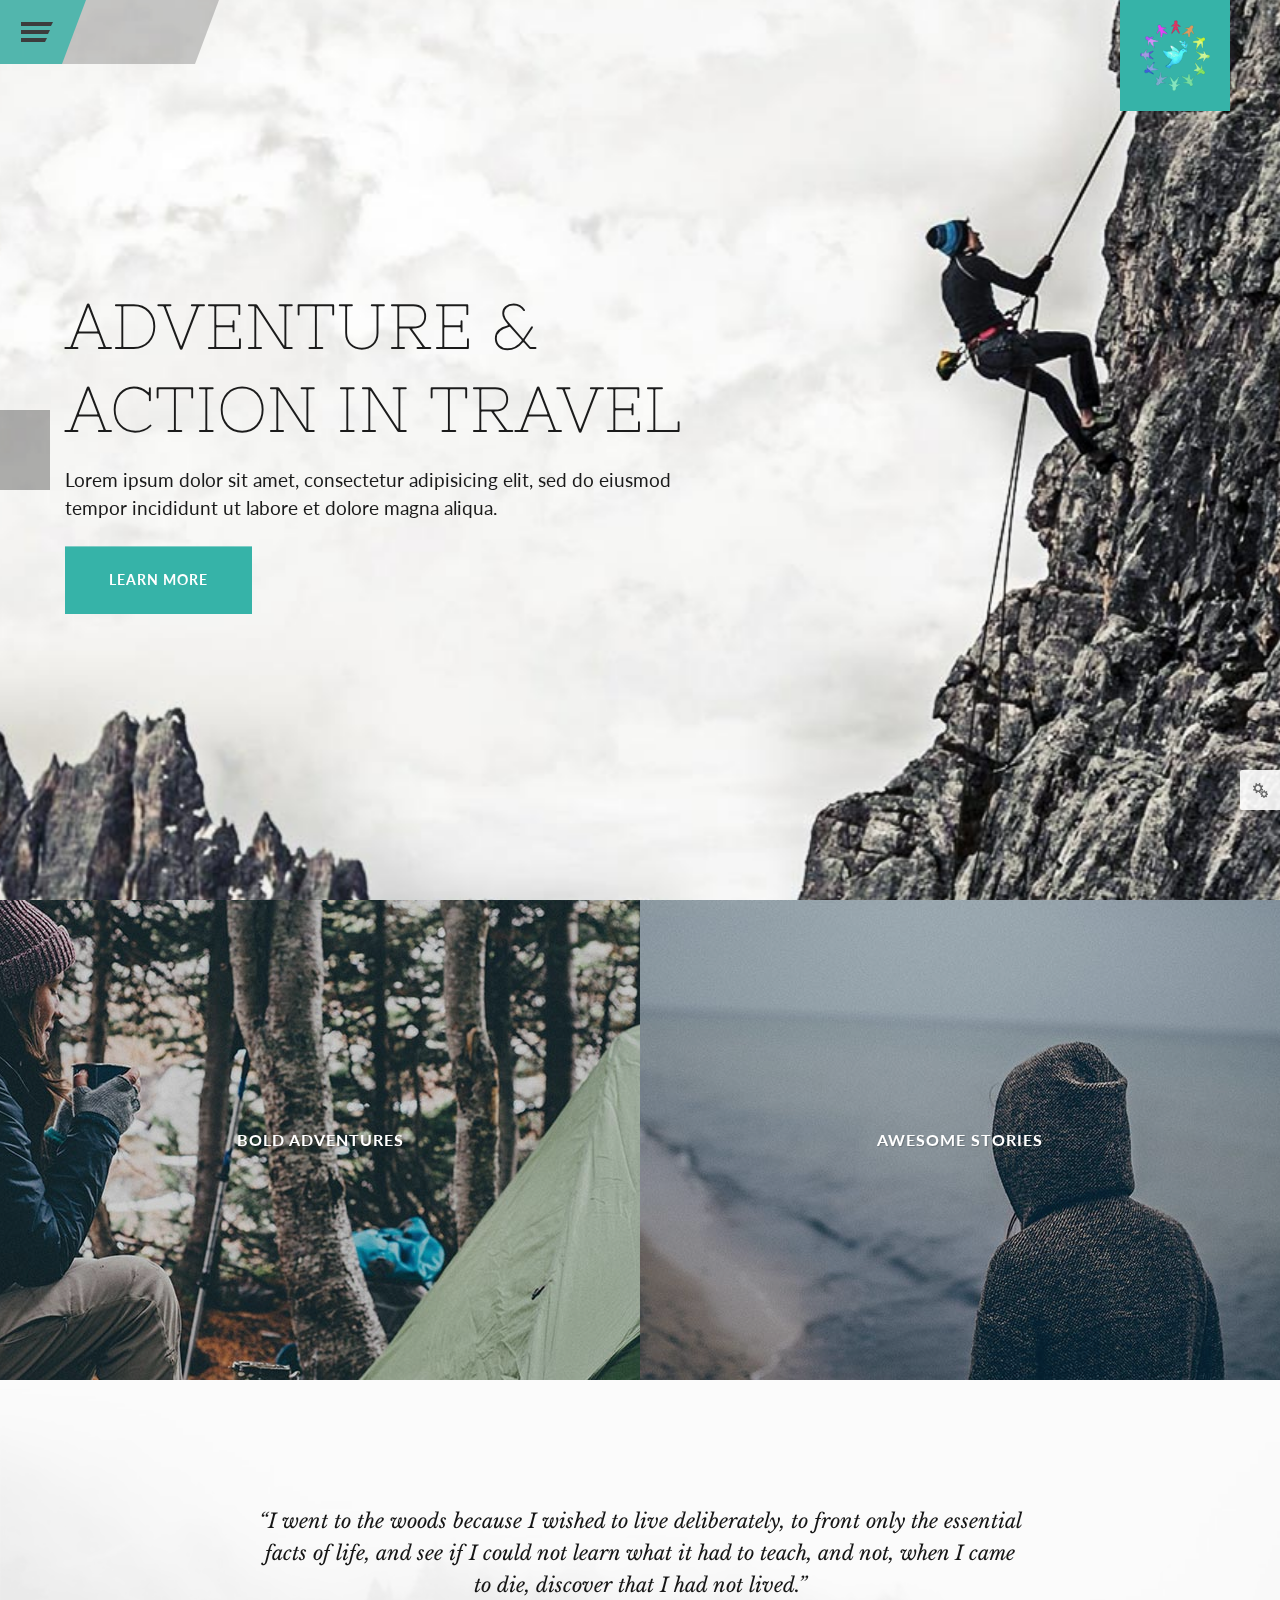
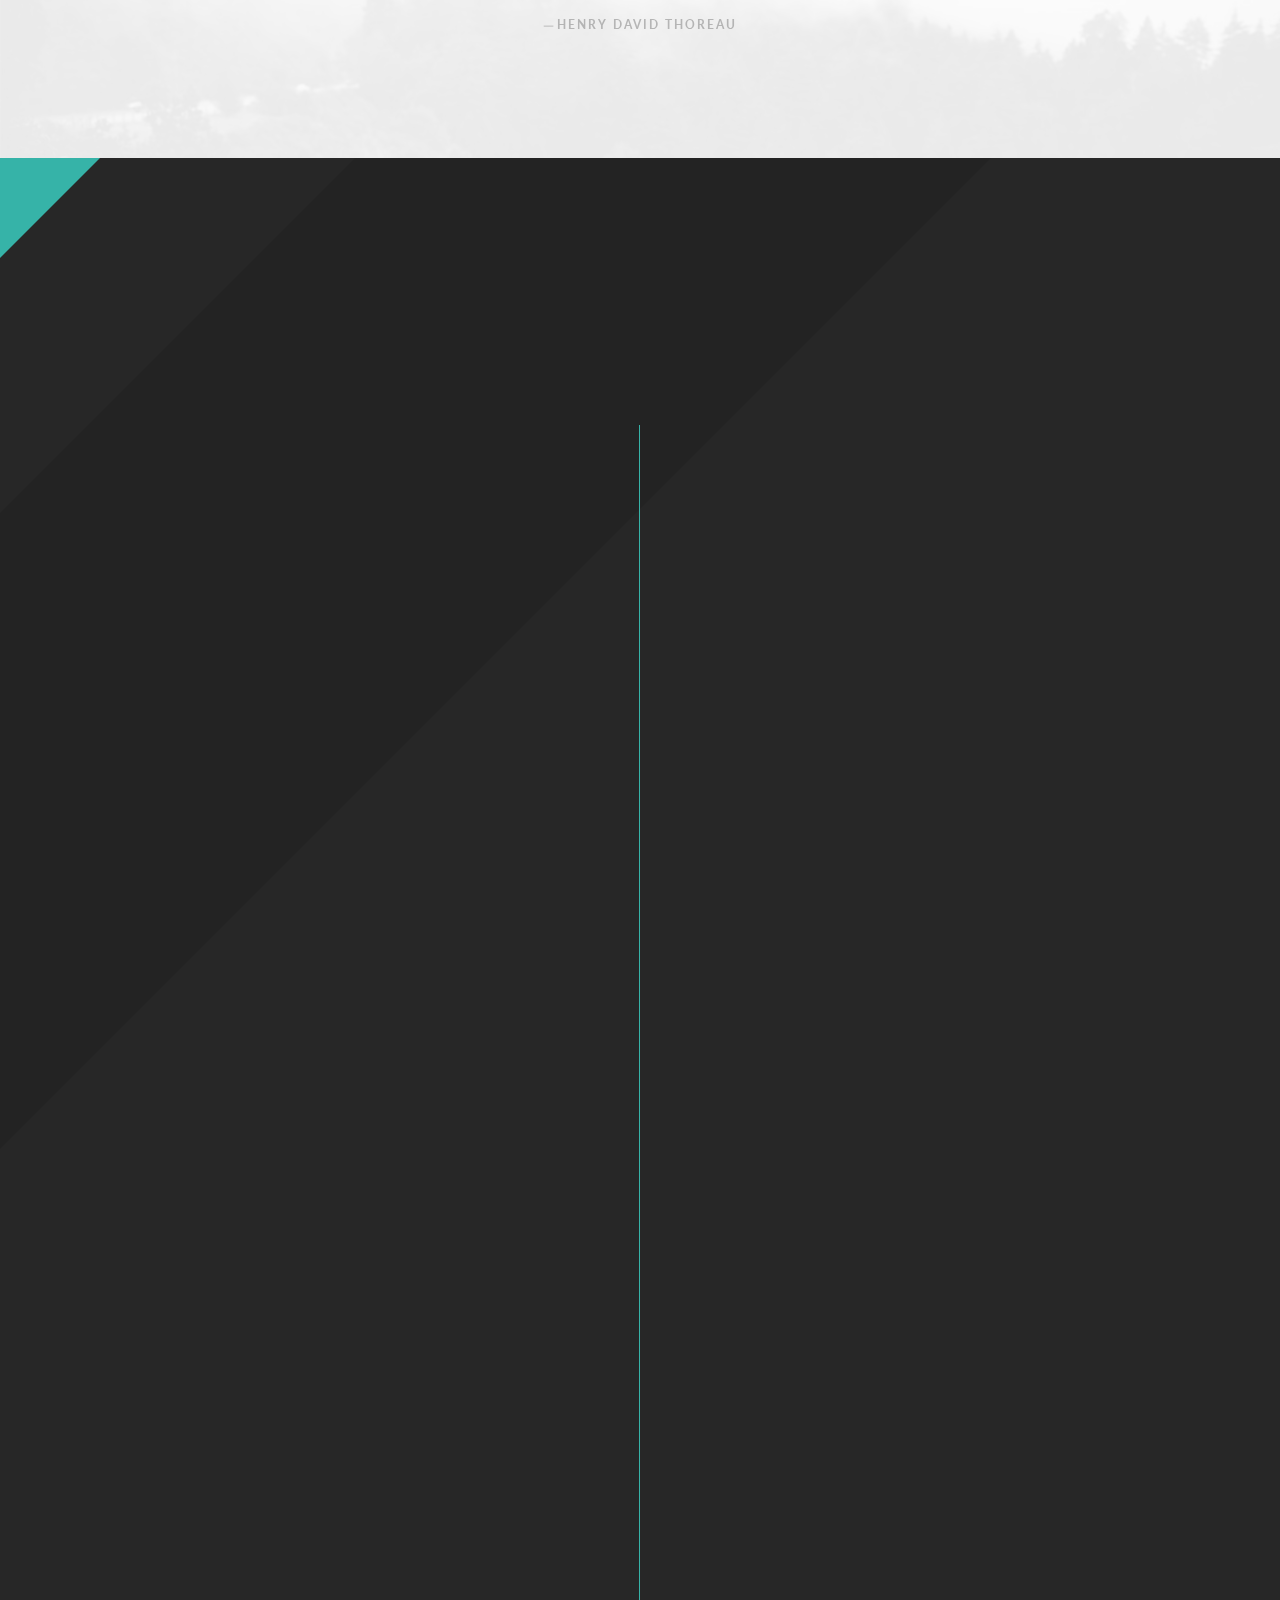
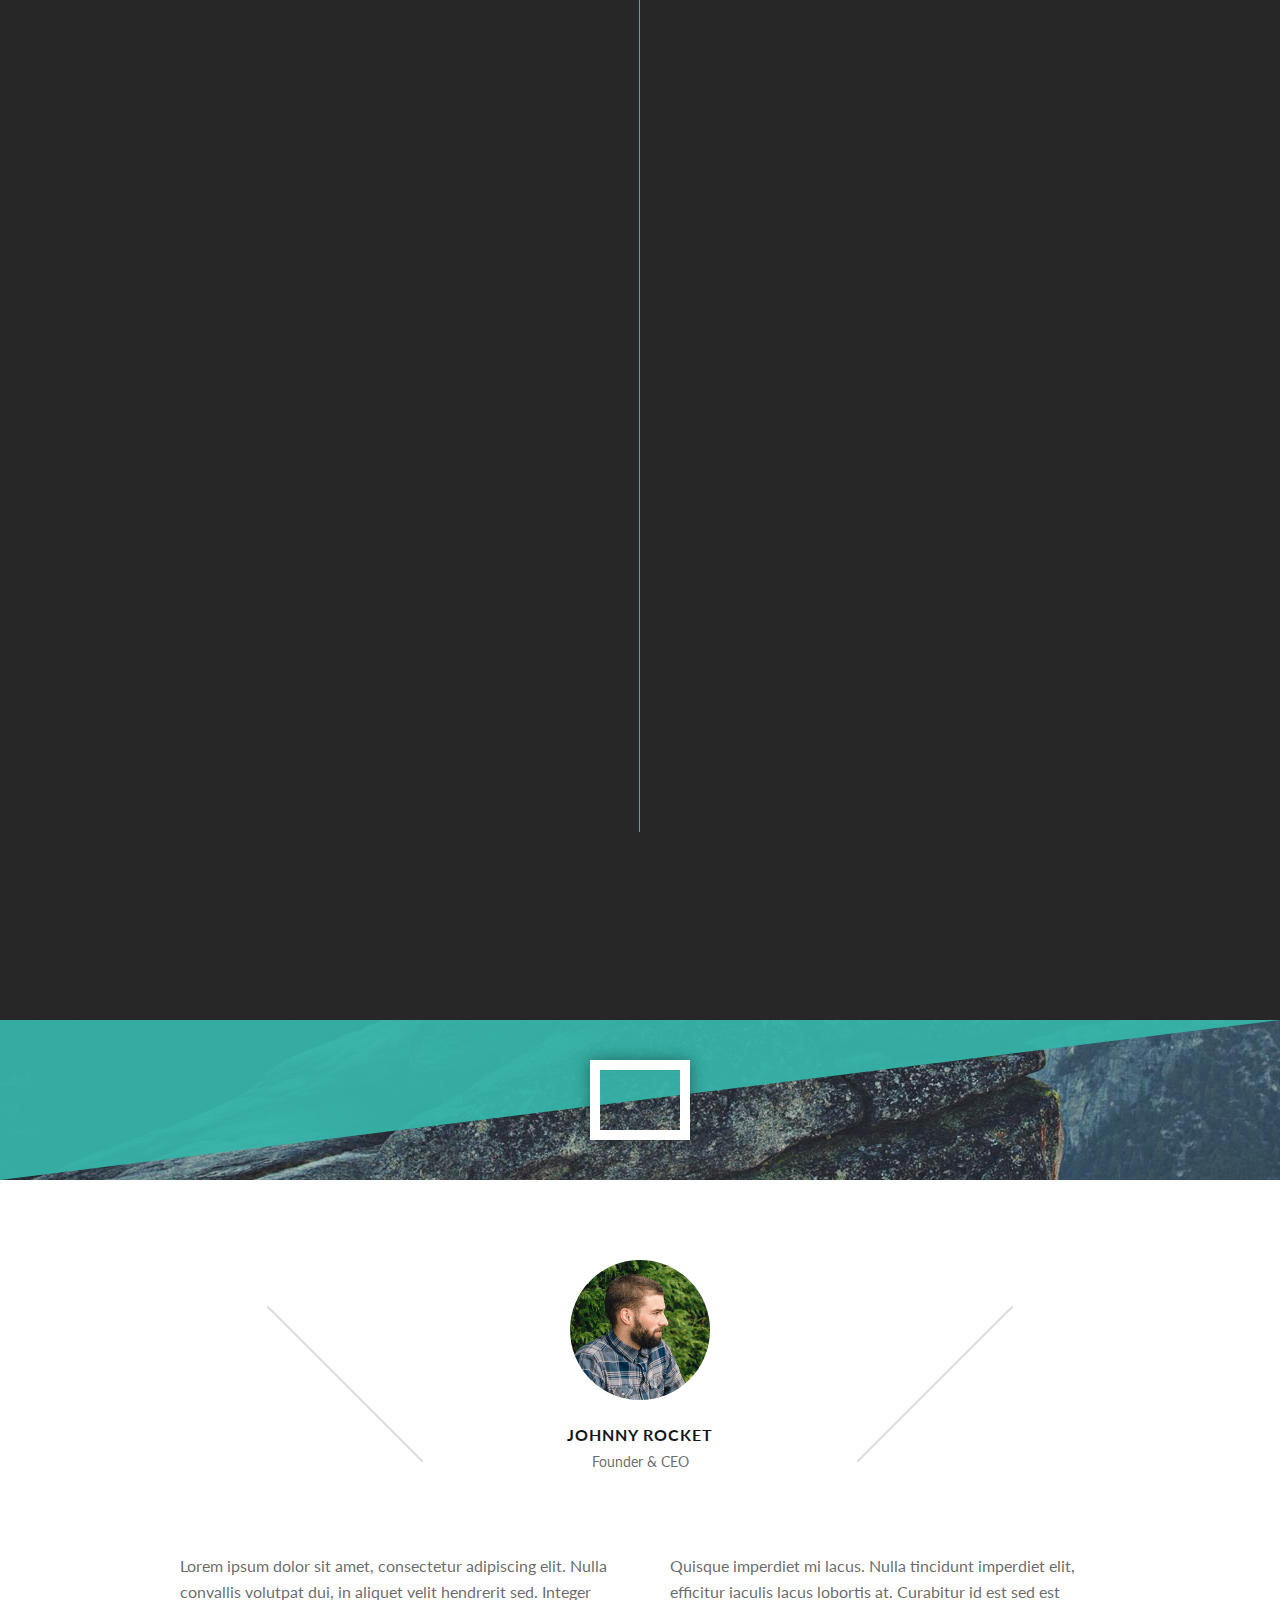
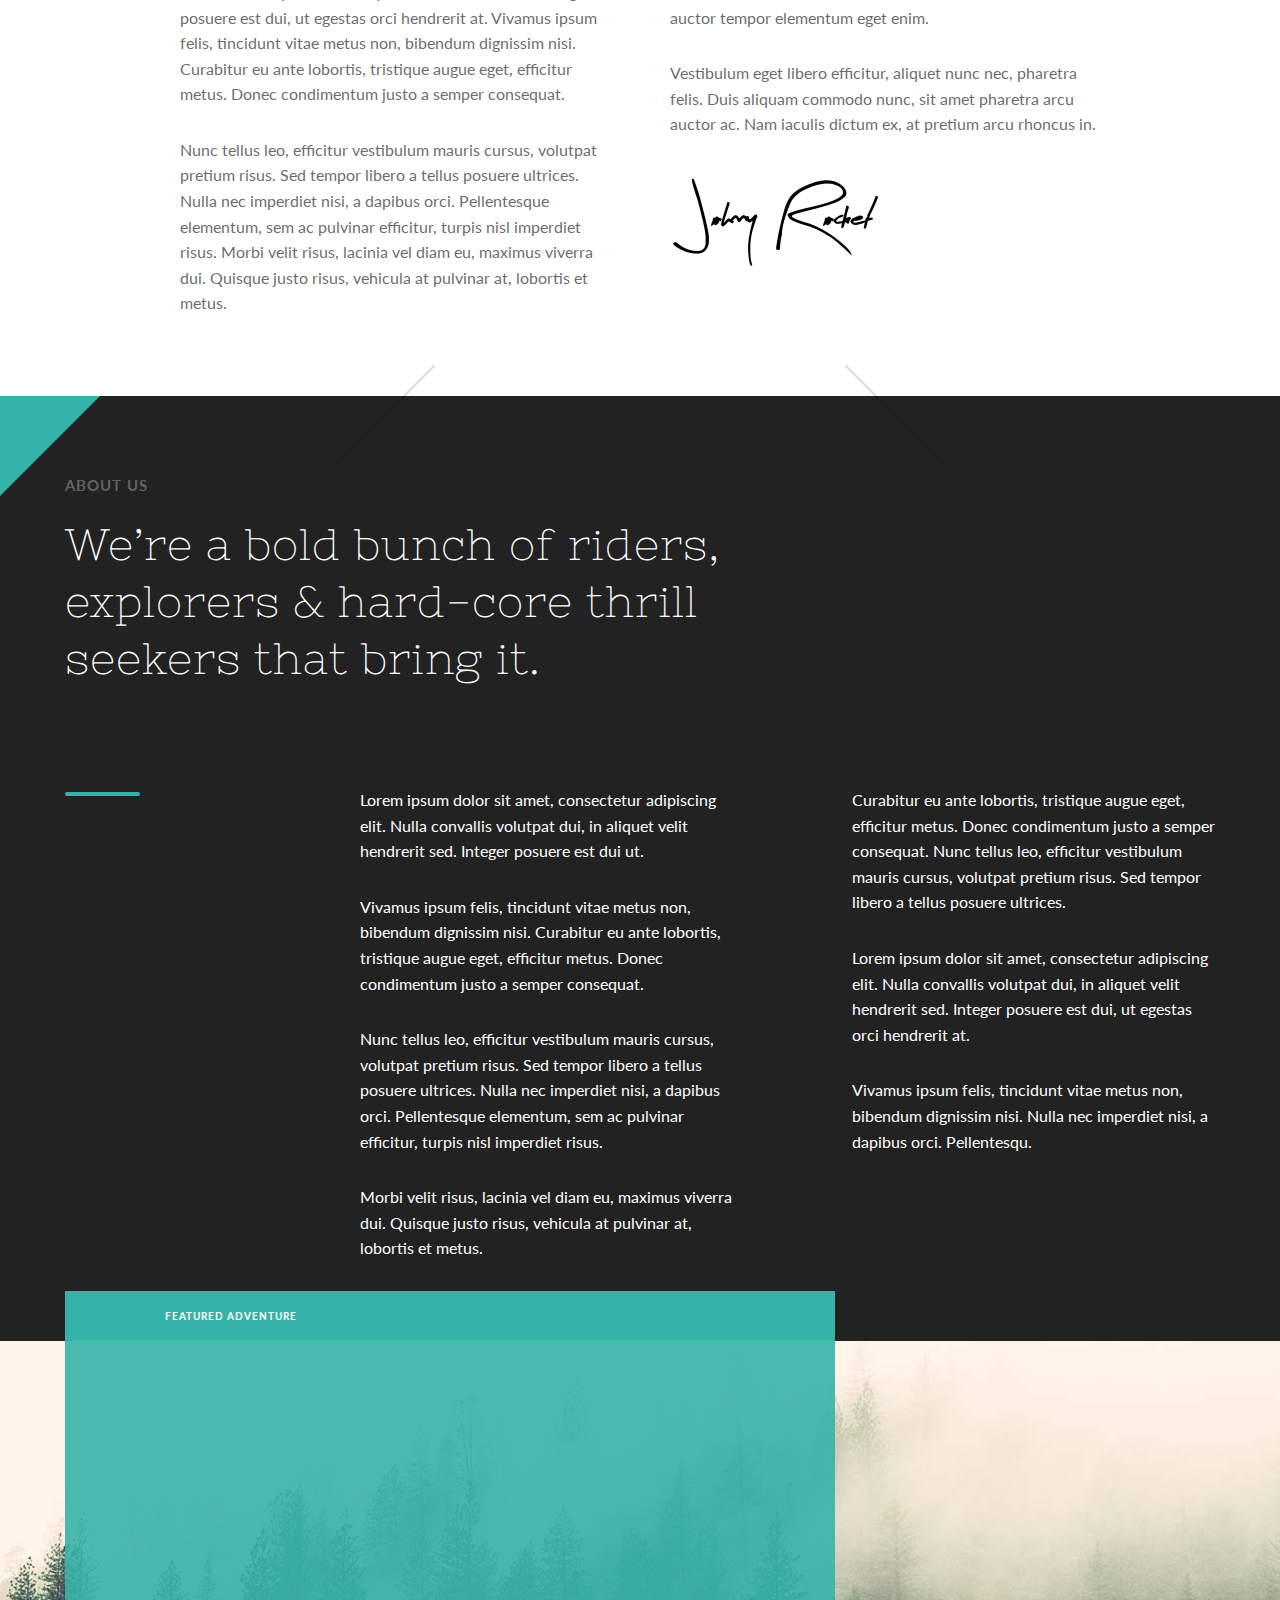
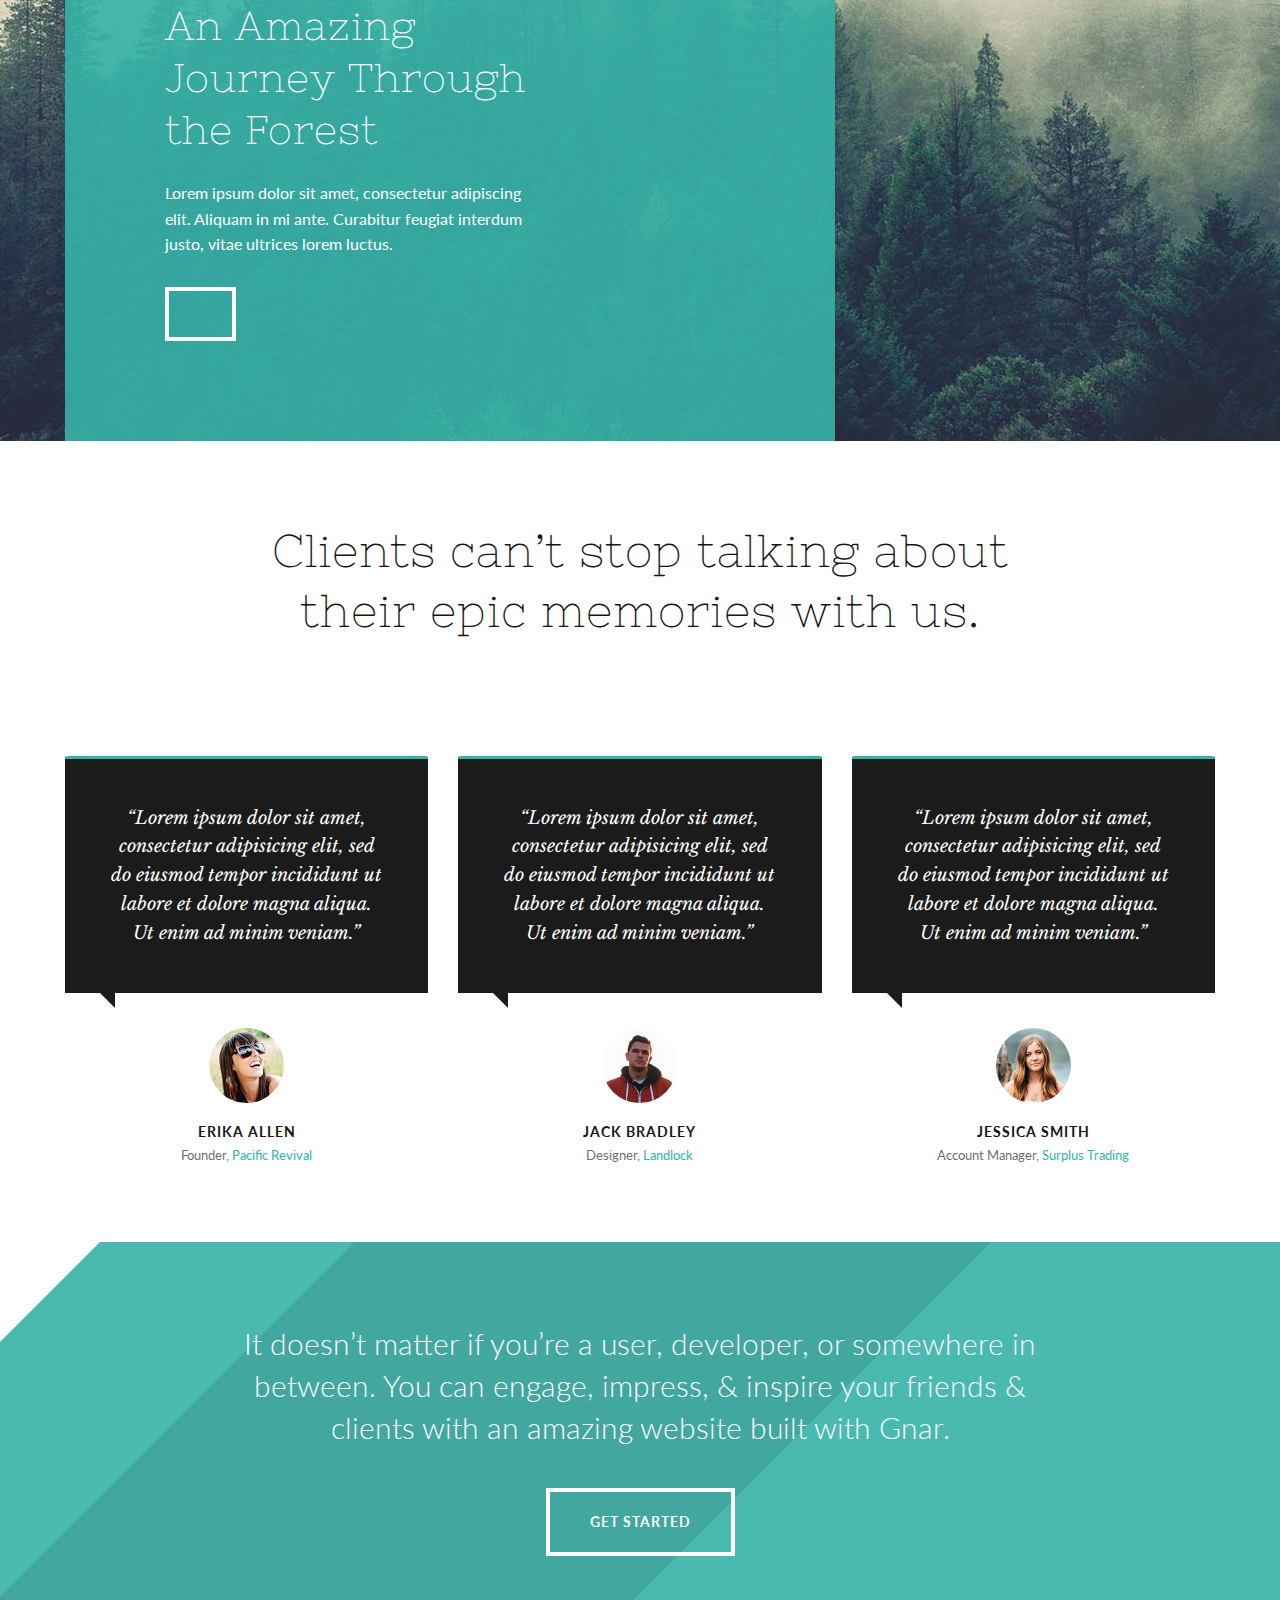
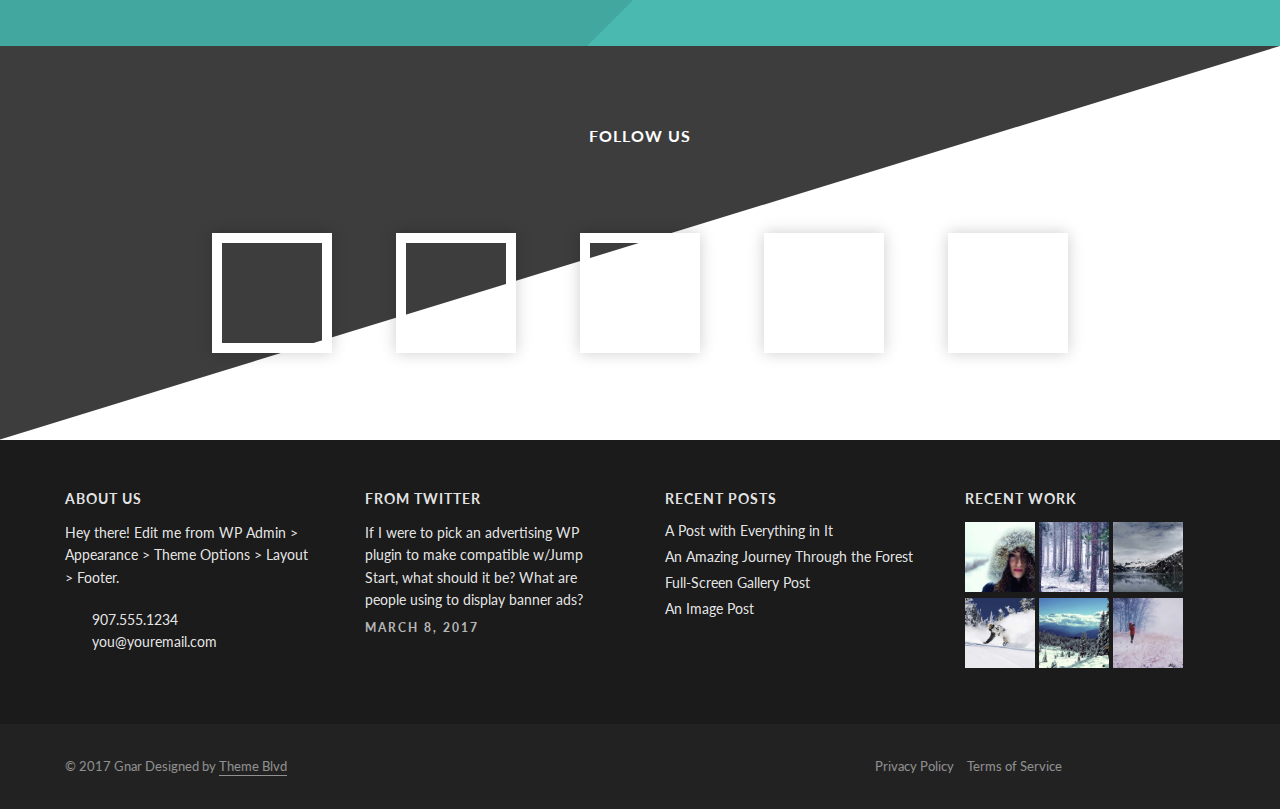
==== commit 88f09ff0: "ADDED THE COMMITTEES AND THEIR DESCRIPTION" ====
--- a/index.html
+++ b/index.html
@@ -1,2068 +1,2193 @@
-<!DOCTYPE html>
-<html lang="en-US">
-<!-- Added by HTTrack -->
-<head>
-	<meta content="text/html; charset=utf-8" http-equiv="content-type"><!-- /Added by HTTrack -->
-	<meta charset="UTF-8">
-	<link href="http://gmpg.org/xfn/11" rel="profile">
-	<link href="http://demoblvd.com/themes/gnar/demo-1/xmlrpc.php" rel="pingback">
-	<title>DiPSMUN 2017</title>
-	<link href="wp-content/plugins/sitepress-multilingual-cms/res/css/language-selector43f0.css?v=3.2.2" media="all" rel="stylesheet" type="text/css">
-	<link href="http://demoblvd.com/themes/gnar/demo-1/feed/" rel="alternate" title="Gnar &raquo; Feed" type="application/rss+xml">
-	<link href="http://demoblvd.com/themes/gnar/demo-1/comments/feed/" rel="alternate" title="Gnar &raquo; Comments Feed" type="application/rss+xml">
-	<meta content="width=device-width, initial-scale=1.0" name="viewport">
-	<link href="http://fonts.googleapis.com/css?family=Lato:300,700" rel="stylesheet" type="text/css">
-	<link href="http://fonts.googleapis.com/css?family=Nixie+One" rel="stylesheet" type="text/css">
-	<link href="http://fonts.googleapis.com/css?family=Libre+Baskerville:400italic" rel="stylesheet" type="text/css">
-	<style type="text/css">
-	   img.wp-smiley,
-	   img.emoji {
-	      display: inline !important;
-	      border: none !important;
-	      box-shadow: none !important;
-	      height: 1em !important;
-	      width: 1em !important;
-	      margin: 0 .07em !important;
-	      vertical-align: -0.1em !important;
-	      background: none !important;
-	      padding: 0 !important;
-	   }
-	</style>
-	<link href='shared-themes/gnar/framework/assets/plugins/bootstrap/css/bootstrap.min46df.css?ver=3.3.5' id='bootstrap-css' media='all' rel='stylesheet' type='text/css'>
-	<link href='shared-themes/gnar/framework/assets/plugins/fontawesome/css/font-awesome.min1849.css?ver=4.7.0' id='fontawesome-css' media='all' rel='stylesheet' type='text/css'>
-	<link href='shared-themes/gnar/framework/assets/css/magnificpopup.min81c3.css?ver=0.9.3' id='magnific-popup-css' media='all' rel='stylesheet' type='text/css'>
-	<link href='shared-themes/gnar/framework/assets/plugins/owl-carousel/owl.carousel.min9af6.css?ver=2.0.0-beta.2.4' id='owl-carousel-css' media='all' rel='stylesheet' type='text/css'>
-	<link href='shared-themes/gnar/framework/assets/css/grid-extended.min72e6.css?ver=2.6.4' id='themeblvd-grid-css' media='all' rel='stylesheet' type='text/css'>
-	<link href='shared-themes/gnar/framework/assets/css/themeblvd.min72e6.css?ver=2.6.4' id='themeblvd-css' media='all' rel='stylesheet' type='text/css'>
-	<link href='wp-content/plugins/bbpress/templates/default/css/bbpress237e.css?ver=2.5.9-6017' id='bbp-default-css' media='screen' rel='stylesheet' type='text/css'>
-	<link href='wp-content/plugins/revslider/rs-plugin/css/settings1dc6.css?ver=4.6.5' id='rs-plugin-settings-css' media='all' rel='stylesheet' type='text/css'>
-	<style id='rs-plugin-settings-inline-css' type='text/css'>
-	   .tp-caption a{color:#ff7302;text-shadow:none;-webkit-transition:all 0.2s ease-out;-moz-transition:all 0.2s ease-out;-o-transition:all 0.2s ease-out;-ms-transition:all 0.2s ease-out}.tp-caption a:hover{color:#ffa902}.largeredbtn{font-family:"Raleway",sans-serif;font-weight:900;font-size:16px;line-height:60px;color:#fff !important;text-decoration:none;padding-left:40px;padding-right:80px;padding-top:22px;padding-bottom:22px;background:rgb(234,91,31); background:-moz-linear-gradient(top,rgba(234,91,31,1) 0%,rgba(227,58,12,1) 100%); background:-webkit-gradient(linear,left top,left bottom,color-stop(0%,rgba(234,91,31,1)),color-stop(100%,rgba(227,58,12,1))); background:-webkit-linear-gradient(top,rgba(234,91,31,1) 0%,rgba(227,58,12,1) 100%); background:-o-linear-gradient(top,rgba(234,91,31,1) 0%,rgba(227,58,12,1) 100%); background:-ms-linear-gradient(top,rgba(234,91,31,1) 0%,rgba(227,58,12,1) 100%); background:linear-gradient(to bottom,rgba(234,91,31,1) 0%,rgba(227,58,12,1) 100%); filter:progid:DXImageTransform.Microsoft.gradient( startColorstr='#ea5b1f',endColorstr='#e33a0c',GradientType=0 )}.largeredbtn:hover{background:rgb(227,58,12); background:-moz-linear-gradient(top,rgba(227,58,12,1) 0%,rgba(234,91,31,1) 100%); background:-webkit-gradient(linear,left top,left bottom,color-stop(0%,rgba(227,58,12,1)),color-stop(100%,rgba(234,91,31,1))); background:-webkit-linear-gradient(top,rgba(227,58,12,1) 0%,rgba(234,91,31,1) 100%); background:-o-linear-gradient(top,rgba(227,58,12,1) 0%,rgba(234,91,31,1) 100%); background:-ms-linear-gradient(top,rgba(227,58,12,1) 0%,rgba(234,91,31,1) 100%); background:linear-gradient(to bottom,rgba(227,58,12,1) 0%,rgba(234,91,31,1) 100%); filter:progid:DXImageTransform.Microsoft.gradient( startColorstr='#e33a0c',endColorstr='#ea5b1f',GradientType=0 )}.fullrounded img{-webkit-border-radius:400px;-moz-border-radius:400px;border-radius:400px}
-	</style>
-	<link href='wp-content/themes/gnar-demo/assets/colorpicker/css/colorpicker801b.css?ver=4.5.7' id='color-picker-css' media='all' rel='stylesheet' type='text/css'>
-	<link href='shared-themes/gnar/framework/compat/bbpress/bbpress.min72e6.css?ver=2.6.4' id='themeblvd-bbp-css' media='all' rel='stylesheet' type='text/css'>
-	<link href='shared-themes/gnar/framework/compat/wpml/wpml72e6.css?ver=2.6.4' id='themeblvd-wpml-css' media='all' rel='stylesheet' type='text/css'>
-	<link href='shared-themes/gnar/framework/compat/woocommerce/woocommerce.min72e6.css?ver=2.6.4' id='themeblvd-wc-css' media='all' rel='stylesheet' type='text/css'>
-	<link href='shared-themes/gnar/framework/compat/gravityforms/gravityforms.min72e6.css?ver=2.6.4' id='themeblvd-gravityforms-css' media='all' rel='stylesheet' type='text/css'>
-	<link href='shared-themes/gnar/assets/css/theme.min19f6.css?ver=1.0.7' id='gnar-css' media='all' rel='stylesheet' type='text/css'>
-	<style id='gnar-inline-css' type='text/css'>
-	   /* Primary Buttons */
-	   .btn:not(.tb-custom-button),
-	   input[type="submit"],
-	   input[type="reset"],
-	   input[type="button"],
-	   .button,
-	   button,
-	   .primary,
-	   .bg-primary,
-	   .btn-primary,
-	   .pagination .btn-group .btn.active,
-	   a.alt,
-	   button.alt,
-	   input.alt,
-	   .label-primary,
-	   .panel-primary > .panel-heading,
-	   .tb-image-box,
-	   .tb-testimonial.standard .testimonial-text,
-	   .tb-filter-nav > ul > li.active a,
-	   .tb-filter-nav > ul > li.active a:hover,
-	   .tb-filter-nav > ul > li.active a:focus {
-	      background-color: #1b1b1b;
-	   }
-	   .has-notch-primary:before {
-	      border-top-color: #1b1b1b;
-	   }
-	   .tb-testimonial.standard .arrow {
-	      border-right-color: #1b1b1b;
-	   }
-
-	   /* Highlight */
-	   .highlight,
-	   .gnar-lang-selector a:hover,
-	   .gnar-lang-selector a:focus,
-	   .woocommerce-tabs .tabs > li > a:hover,
-	   .woocommerce-tabs .tabs > li > a:focus,
-	   .woocommerce-tabs .tabs > li.active > a,
-	   .tb-mobile-menu .sub-menu a.menu-btn:hover,
-	   .tb-mobile-menu .sub-menu a.menu-btn:focus,
-	   .tb-tags a:hover,
-	   .tb-tags a:focus,
-	   .btn-share:hover,
-	   .btn-share:focus,
-	   .featured-quote > a:hover,
-	   .featured-quote > a:focus,
-	   .tb-thumb-link:after,
-	   .post_showcase .showcase-item.has-title .featured-item.showcase .tb-thumb-link:after,
-	   .post_showcase .showcase-item.has-title .featured-item.showcase.tb-thumb-link:after,
-	   .tb-filter-nav > ul > li > a:hover,
-	   .tb-filter-nav > ul > li > a:focus,
-	   .text-light .tb-filter-nav > ul > li > a:hover,
-	   .text-light .tb-filter-nav > ul > li > a:focus,
-	   .tb-tag-cloud .tagcloud a:hover,
-	   .btn-default:hover,
-	   .btn-default:focus,
-	   .btn-default:active,
-	   .btn-default.active:hover,
-	   input[type="submit"]:hover,
-	   input[type="submit"]:focus,
-	   input[type="submit"]:active,
-	   input[type="reset"]:hover,
-	   input[type="reset"]:focus,
-	   input[type="reset"]:active,
-	   input[type="button"]:hover,
-	   input[type="button"]:focus,
-	   input[type="button"]:active,
-	   .button:hover,
-	   .button:focus,
-	   .button:active,
-	   button:hover,
-	   button:focus,
-	   button:active,
-	   .pagination .btn-group .btn:hover,
-	   .primary:hover,
-	   .primary:focus,
-	   a.bg-primary:hover,
-	   .btn-primary:hover,
-	   .btn-primary:focus,
-	   .btn-primary:active,
-	   .btn-primary.active,
-	   a.alt:hover,
-	   a.alt:focus,
-	   button.alt:hover,
-	   button.alt:focus,
-	   input.alt:hover,
-	   input.alt:focus,
-	   .home-quick-facts > .element-content:before,
-	   .home-quick-facts .element-columns .col:first-child .element-content:before,
-	   .home-quick-fact-boxes > .element-content:before,
-	   .home-quick-fact-boxes > .element-columns:before,
-	   .tb-team-member .member-image:before {
-	      background-color: #36b3a8;
-	   }
-	   .tooltip-inner {
-	   background-color: #36b3a8;
-	   }
-	   .has-notch-highlight:before,
-	   .tb-testimonial.standard .testimonial-text,
-	   .tooltip.top .tooltip-arrow {
-	      border-top-color: #36b3a8;
-	   }
-	   .tb-floating-search .tb-search,
-	   .tooltip.bottom .tooltip-arrow {
-	      border-bottom-color: #36b3a8;
-	   }
-	   .home-quick-facts .element-columns .col:first-child,
-	   .home-quick-fact-boxes .element-columns .col:first-child {
-	      border-color: #36b3a8;
-	   }
-	   @media (min-width: 768px) {
-	      .tb-image-box:hover {
-	          background-color: #36b3a8;
-	      }
-	   }
-	   @media (max-width: 767px) {
-	      .tb-image-box figcaption .info {
-	          background-color: #36b3a8;
-	      }
-	   }
-
-	   /* Header */
-	   .header-bg,
-	   .tb-primary-menu.sf-menu ul.non-mega-sub-menu,
-	   .tb-primary-menu.sf-menu .sf-mega {
-	      background-color: #1b1b1b;
-	   }
-	   .header-nav .tb-primary-menu > li.active > a:after,
-	   .header-nav .tb-primary-menu > li.menu-item-has-children.sfHover:not(.highlight) > a:after {
-	      border-top-color: #1b1b1b;
-	   }
-	   @media (min-width: 992px) {
-	      .site-header.edgy > .wrap .header-logo:after,
-	      .site-header.edgy > .wrap .header-logo:before,
-	      .site-header.edgy > .wrap .header-logo {
-	          background-color: #36b3a8;
-			  /*background-color: #1b1b1b;*/
-	      }
-	   }
-	   @media (min-width: 992px) {
-	      .site-menu-toggle.edgy {
-	          background-color: #36b3a8;
-	      }
-	      .site-menu-toggle.edgy:after {
-	          border-color: #36b3a8 transparent transparent;
-	      }
-	      .site-menu-toggle.edgy .hamburger span {
-	          background-color: #1b1b1b;
-	      }
-	      .site-menu-toggle.edgy .hamburger span:after {
-	          border-color: #1b1b1b transparent transparent;
-	      }
-	   }
-
-	   /* Mobile Header */
-	   @media (max-width: 991px) {
-	      .site-header {
-	          background-color: #1b1b1b;
-	      }
-	      .site-mobile-panel {
-	          background-color: #1e2633;
-	      }
-	      .site-menu-toggle.edgy {
-	          background-color: #36b3a8;
-	      }
-	      .site-menu-toggle.edgy:after {
-	          border-color: #36b3a8 transparent transparent;
-	      }
-	      .site-menu-toggle.edgy .hamburger span {
-	          background-color: #1b1b1b;
-	      }
-	      .site-menu-toggle.edgy .hamburger span:after {
-	          border-color: #1b1b1b transparent transparent;
-	      }
-	   }
-
-	   /* Footer */
-	   .site-footer.dark {
-	      background-color: #1b1b1b;
-	   }
-	   .site-footer .footer-sub-content {
-	      background-color: #222222;
-	   }
-
-	   /* Search Panel */
-	   .tb-floating-search {
-	      background-color: #ffffff;
-	   }
-
-	   /* Typography */
-	   html,
-	   body {
-	      font-family: "Lato", Arial, sans-serif;
-	      font-size: 16px;
-	      font-style: normal;
-	      font-weight: 400;
-	      text-transform: none;
-	   }
-	   h1,
-	   h2,
-	   h3,
-	   h4,
-	   .tb-gforms-compat .gform_wrapper .gsection .gfield_label,
-	   .tb-gforms-compat .gform_wrapper h2.gsection_title,
-	   .tb-gforms-compat .gform_wrapper h3.gform_title,
-	   .has-dropcap > .entry-content > p:first-child:first-letter {
-	      font-family: "Nixie One", Arial, sans-serif;
-	      font-style: normal;
-	      font-weight: 400;
-	      letter-spacing: 1px;
-	      text-transform: none;
-	   }
-	   h5,
-	   h6,
-	   .widget-title,
-	   .related-posts-title,
-	   #comments-title,
-	   #respond .comment-reply-title,
-	   .tb-author-box .info-box-title,
-	   .woocommerce-tabs .panel h2,
-	   .products.related > h2,
-	   .products.upsells > h2,
-	   #bbpress-forums fieldset.bbp-form legend,
-	   .modal-title,
-	   .sf-menu .mega-section-header,
-	   .tb-pricing-table .title,
-	   .tb-icon-box .icon-box-title {
-	      font-family: "Lato", Arial, sans-serif;
-	      font-style: normal;
-	      font-weight: 700;
-	      letter-spacing: 1px;
-	      text-transform: uppercase;
-	   }
-	   blockquote,
-	   .epic-thumb blockquote,
-	   .entry-content blockquote,
-	   .testimonial-text.entry-content {
-	      font-family: "Libre Baskerville", Arial, sans-serif;
-	      font-style: italic;
-	      font-weight: 400;
-	      letter-spacing: 0px;
-	      text-transform: none;
-	   }
-	   .entry-header .entry-meta,
-	   .post_grid .entry-meta,
-	   .tb-post-slider .entry-meta,
-	   .tweeple-feed .tweet-meta,
-	   #comments .comment-body .comment-metadata,
-	   blockquote cite {
-	      font-family: "Lato", Arial, sans-serif;
-	      font-style: normal;
-	      font-weight: 700;
-	      letter-spacing: 2px;
-	      text-transform: uppercase;
-	   }
-	   .epic-thumb .entry-title,
-	   .tb-jumbotron .text-large {
-	      font-family: "Nixie One", Arial, sans-serif;
-	      font-style: normal;
-	      font-weight: 400;
-	      text-transform: uppercase;
-	   }
-	   .epic-thumb .entry-title,
-	   .epic-thumb blockquote {
-	      letter-spacing: 3px;
-	   }
-	   .tb-primary-menu > li > .menu-btn,
-	   .tb-sticky-menu .tb-primary-menu > li > .menu-btn,
-	   .tb-mobile-menu > li > .menu-btn {
-	      font-family: "Lato", Arial, sans-serif;
-	      font-size: 11px;
-	      font-style: normal;
-	      font-weight: 700;
-	      letter-spacing: 2px;
-	      text-transform: uppercase;
-	   }
-	   a {
-	      color: #36b3a8;
-	   }
-	   a:hover,
-	   a:active,
-	   a:focus {
-	      color: #009da0;
-	   }
-	   .site-footer a {
-	      color: #36b3a8;
-	   }
-	   .site-footer a:hover,
-	   .site-footer a:active,
-	   .site-footer a:focus {
-	      color: #009da0;
-	   }
-
-	</style><!--[if IE]>
-<link rel='stylesheet' id='themeblvd-ie-css'  href='http://demoblvd.com/shared-themes/gnar/assets/css/ie.css?ver=1.0.7' type='text/css' media='all' />
-<![endif]-->
-	<link href='wp-content/themes/gnar-demo/style801b.css?ver=4.5.7' id='themeblvd-theme-css' media='all' rel='stylesheet' type='text/css'>
-	<style id='themeblvd-theme-inline-css' type='text/css'>
-	   /* Primary Focus */
-	   #custom-main > .section_primary {
-	      background-color: #1b1b1b;
-	      background-color: rgba(27,27,27,1);
-	   }
-	   @media (min-width: 992px) {
-	      #custom-main > .section_primary {
-	          padding-top: 60px;
-	      }
-	      #custom-main > .section_primary > .element.popout.first {
-	          margin-top: -60px;
-	      }
-	   }
-	   @media (max-width: 991px) and (min-width: 768px) {
-	      #custom-main > .section_primary {
-	          padding-top: 60px;
-	      }
-	      #custom-main > .section_primary > .element.popout.first {
-	          margin-top: -60px;
-	      }
-	   }
-	   @media (min-width: 992px) {
-	      #custom-main > .section_primary > .element.popout.first .jumbotron-outer {
-	          padding-top: 60px;
-	      }
-	   }
-	   @media (max-width: 991px) and (min-width: 768px) {
-	      #custom-main > .section_primary > .element.popout.first .jumbotron-outer {
-	          padding-top: 60px;
-	      }
-	   }
-
-	   /* Image Boxes */
-	   #custom-main > .section_56c90b92f1c2f {
-	      background-color: transparent;
-	   }
-
-	   /* CSS Class: "home-quote" */
-	   #custom-main > .section_56c90bad5a2b2 {
-	      background-color: #d4d4d4;
-	      background-color: rgba(212,212,212,1);
-	      background-image: url(assets/img/quote-bg.jpg);
-	      background-repeat: no-repeat;
-	      background-size: 100% auto;
-	      background-attachment: scroll;
-	      background-position: center bottom;
-	   }
-	   @media (min-width: 992px) {
-	      #custom-main > .section_56c90bad5a2b2 {
-	          padding-top: 125px;
-	          padding-bottom: 125px;
-	          padding-right: 0px;
-	          padding-left: 0px;
-	      }
-	      #custom-main > .section_56c90bad5a2b2 > .element.popout {
-	          margin-right: 0;
-	          margin-left: 0;
-	      }
-	      #custom-main > .section_56c90bad5a2b2 > .element.popout.first {
-	          margin-top: -125px;
-	      }
-	      #custom-main > .section_56c90bad5a2b2 > .element.popout.last {
-	          margin-bottom: -125px;
-	      }
-	   }
-	   @media (max-width: 767px) {
-	      #custom-main > .section_56c90bad5a2b2 {
-	          padding-top: 70px;
-	          padding-bottom: 70px;
-	          padding-right: 10px;
-	          padding-left: 10px;
-	      }
-	      #custom-main > .section_56c90bad5a2b2 > .element.popout {
-	          margin-right: -10px;
-	          margin-left: -10px;
-	      }
-	      #custom-main > .section_56c90bad5a2b2 > .element.popout.first {
-	          margin-top: -70px;
-	      }
-	      #custom-main > .section_56c90bad5a2b2 > .element.popout.last {
-	          margin-bottom: -70px;
-	      }
-	   }
-
-	   /* CSS Class: "home-quick-facts has-notch-highlight has-bg-stripe" */
-	   #custom-main > .section_56c90baf17e11 {
-	      background-color: #1b1b1b;
-	      background-color: rgba(27,27,27,1);
-	      background-image: url(assets/img/facts-bg.jpg);
-	      background-repeat: no-repeat;
-	      background-size: cover;
-	      background-attachment: scroll;
-	      background-position: center center;
-	   }
-	   @media (min-width: 992px) {
-	      #custom-main > .section_56c90baf17e11 {
-	          padding-top: 0px;
-	          padding-bottom: 0px;
-	          padding-right: 0px;
-	          padding-left: 0px;
-	      }
-	      #custom-main > .section_56c90baf17e11 > .element.popout {
-	          margin-right: 0;
-	          margin-left: 0;
-	      }
-	   }
-
-	   /* CSS Class: "home-play has-diag-shade" */
-	   #custom-main > .section_56c90bb096547 {
-	      background-color: transparent;
-	   }
-	   @media (min-width: 992px) {
-	      #custom-main > .section_56c90bb096547 {
-	          padding-top: 325px;
-	          padding-bottom: 325px;
-	          padding-right: 0px;
-	          padding-left: 0px;
-	      }
-	      #custom-main > .section_56c90bb096547 > .element.popout {
-	          margin-right: 0;
-	          margin-left: 0;
-	      }
-	      #custom-main > .section_56c90bb096547 > .element.popout.first {
-	          margin-top: -325px;
-	      }
-	      #custom-main > .section_56c90bb096547 > .element.popout.last {
-	          margin-bottom: -325px;
-	      }
-	   }
-	   @media (max-width: 991px) and (min-width: 768px) {
-	      #custom-main > .section_56c90bb096547 {
-	          padding-top: 150px;
-	          padding-bottom: 150px;
-	          padding-right: 0px;
-	          padding-left: 0px;
-	      }
-	      #custom-main > .section_56c90bb096547 > .element.popout {
-	          margin-right: 0;
-	          margin-left: 0;
-	      }
-	      #custom-main > .section_56c90bb096547 > .element.popout.first {
-	          margin-top: -150px;
-	      }
-	      #custom-main > .section_56c90bb096547 > .element.popout.last {
-	          margin-bottom: -150px;
-	      }
-	   }
-	   @media (max-width: 767px) {
-	      #custom-main > .section_56c90bb096547 {
-	          padding-top: 150px;
-	          padding-bottom: 150px;
-	          padding-right: 0px;
-	          padding-left: 0px;
-	      }
-	      #custom-main > .section_56c90bb096547 > .element.popout {
-	          margin-right: 0;
-	          margin-left: 0;
-	      }
-	      #custom-main > .section_56c90bb096547 > .element.popout.first {
-	          margin-top: -150px;
-	      }
-	      #custom-main > .section_56c90bb096547 > .element.popout.last {
-	          margin-bottom: -150px;
-	      }
-	   }
-
-	   /* CSS Class: "home-bio" */
-	   #custom-main > .section_56c90bb231e2a {
-	      background-color: #ffffff;
-	      background-color: rgba(255,255,255,1);
-	      background-image: url(assets/img/bio-bg.jpg);
-	      background-repeat: no-repeat;
-	      background-size: 100% auto;
-	      background-attachment: scroll;
-	      background-position: center bottom;
-	   }
-	   @media (min-width: 992px) {
-	      #custom-main > .section_56c90bb231e2a {
-	          padding-top: 120px;
-	          padding-bottom: 550px;
-	          padding-right: 0px;
-	          padding-left: 0px;
-	      }
-	      #custom-main > .section_56c90bb231e2a > .element.popout {
-	          margin-right: 0;
-	          margin-left: 0;
-	      }
-	      #custom-main > .section_56c90bb231e2a > .element.popout.first {
-	          margin-top: -120px;
-	      }
-	      #custom-main > .section_56c90bb231e2a > .element.popout.last {
-	          margin-bottom: -550px;
-	      }
-	   }
-	   @media (max-width: 991px) and (min-width: 768px) {
-	      #custom-main > .section_56c90bb231e2a {
-	          padding-top: 60px;
-	          padding-bottom: 240px;
-	          padding-right: 0px;
-	          padding-left: 0px;
-	      }
-	      #custom-main > .section_56c90bb231e2a > .element.popout {
-	          margin-right: 0;
-	          margin-left: 0;
-	      }
-	      #custom-main > .section_56c90bb231e2a > .element.popout.first {
-	          margin-top: -60px;
-	      }
-	      #custom-main > .section_56c90bb231e2a > .element.popout.last {
-	          margin-bottom: -240px;
-	      }
-	   }
-
-	   /* CSS Class: "home-about has-notch-highlight" */
-	   #custom-main > .section_56c90bb3c708e {
-	      background-color: #ffffff;
-	      background-color: rgba(255,255,255,1);
-	      background-image: url(assets/img/about-bg.jpg);
-	      background-repeat: no-repeat;
-	      background-size: auto;
-	      background-attachment: scroll;
-	      background-position: right top;
-	   }
-	   @media (min-width: 992px) {
-	      #custom-main > .section_56c90bb3c708e {
-	          padding-top: 165px;
-	          padding-bottom: 150px;
-	          padding-right: 0px;
-	          padding-left: 0px;
-	      }
-	      #custom-main > .section_56c90bb3c708e > .element.popout {
-	          margin-right: 0;
-	          margin-left: 0;
-	      }
-	      #custom-main > .section_56c90bb3c708e > .element.popout.first {
-	          margin-top: -165px;
-	      }
-	      #custom-main > .section_56c90bb3c708e > .element.popout.last {
-	          margin-bottom: -150px;
-	      }
-	   }
-	   @media (max-width: 767px) {
-	      #custom-main > .section_56c90bb3c708e {
-	          padding-top: 60px;
-	          padding-bottom: 60px;
-	          padding-right: 20px;
-	          padding-left: 20px;
-	      }
-	      #custom-main > .section_56c90bb3c708e > .element.popout {
-	          margin-right: -20px;
-	          margin-left: -20px;
-	      }
-	      #custom-main > .section_56c90bb3c708e > .element.popout.first {
-	          margin-top: -60px;
-	      }
-	      #custom-main > .section_56c90bb3c708e > .element.popout.last {
-	          margin-bottom: -60px;
-	      }
-	   }
-
-	   /* Featured Adventure */
-	   #custom-main > .section_56c90bb59c678 {
-	      background-color: transparent;
-	   }
-
-	   /* CSS Class: "home-testimonials" */
-	   #custom-main > .section_56c90bb721c1b {
-	      background-color: #c3c7ca;
-	      background-color: rgba(195,199,202,1);
-	      background-image: url(assets/img/testimonials-bg.jpg);
-	      background-repeat: no-repeat;
-	      background-size: 100% auto;
-	      background-attachment: scroll;
-	      background-position: center bottom;
-	   }
-	   @media (min-width: 992px) {
-	      #custom-main > .section_56c90bb721c1b {
-	          padding-top: 115px;
-	          padding-bottom: 115px;
-	          padding-right: 0px;
-	          padding-left: 0px;
-	      }
-	      #custom-main > .section_56c90bb721c1b > .element.popout {
-	          margin-right: 0;
-	          margin-left: 0;
-	      }
-	      #custom-main > .section_56c90bb721c1b > .element.popout.first {
-	          margin-top: -115px;
-	      }
-	      #custom-main > .section_56c90bb721c1b > .element.popout.last {
-	          margin-bottom: -115px;
-	      }
-	   }
-	   @media (max-width: 767px) {
-	      #custom-main > .section_56c90bb721c1b {
-	          padding-top: 60px;
-	          padding-bottom: 60px;
-	          padding-right: 20px;
-	          padding-left: 20px;
-	      }
-	      #custom-main > .section_56c90bb721c1b > .element.popout {
-	          margin-right: -20px;
-	          margin-left: -20px;
-	      }
-	      #custom-main > .section_56c90bb721c1b > .element.popout.first {
-	          margin-top: -60px;
-	      }
-	      #custom-main > .section_56c90bb721c1b > .element.popout.last {
-	          margin-bottom: -60px;
-	      }
-	   }
-
-	   /* CSS Class: "home-call-to-action has-notch-light has-bg-stripe" */
-	   #custom-main > .section_56ce3fdd17119 {
-	      background-color: #36b3a8;
-	      background-color: rgba(54,179,168,1);
-	      background-image: url(assets/img/call-to-action-bg.jpg);
-	      background-repeat: no-repeat;
-	      background-size: cover;
-	      background-attachment: scroll;
-	      background-position: center top;
-	   }
-	   @media (min-width: 992px) {
-	      #custom-main > .section_56ce3fdd17119 {
-	          padding-top: 130px;
-	          padding-bottom: 130px;
-	          padding-right: 0px;
-	          padding-left: 0px;
-	      }
-	      #custom-main > .section_56ce3fdd17119 > .element.popout {
-	          margin-right: 0;
-	          margin-left: 0;
-	      }
-	      #custom-main > .section_56ce3fdd17119 > .element.popout.first {
-	          margin-top: -130px;
-	      }
-	      #custom-main > .section_56ce3fdd17119 > .element.popout.last {
-	          margin-bottom: -130px;
-	      }
-	   }
-	   @media (max-width: 991px) and (min-width: 768px) {
-	      #custom-main > .section_56ce3fdd17119 {
-	          padding-top: 100px;
-	          padding-bottom: 100px;
-	          padding-right: 0px;
-	          padding-left: 0px;
-	      }
-	      #custom-main > .section_56ce3fdd17119 > .element.popout {
-	          margin-right: 0;
-	          margin-left: 0;
-	      }
-	      #custom-main > .section_56ce3fdd17119 > .element.popout.first {
-	          margin-top: -100px;
-	      }
-	      #custom-main > .section_56ce3fdd17119 > .element.popout.last {
-	          margin-bottom: -100px;
-	      }
-	   }
-	   @media (max-width: 767px) {
-	      #custom-main > .section_56ce3fdd17119 {
-	          padding-top: 70px;
-	          padding-bottom: 70px;
-	          padding-right: 0px;
-	          padding-left: 0px;
-	      }
-	      #custom-main > .section_56ce3fdd17119 > .element.popout {
-	          margin-right: 0;
-	          margin-left: 0;
-	      }
-	      #custom-main > .section_56ce3fdd17119 > .element.popout.first {
-	          margin-top: -70px;
-	      }
-	      #custom-main > .section_56ce3fdd17119 > .element.popout.last {
-	          margin-bottom: -70px;
-	      }
-	   }
-
-	   /* CSS Class: "home-follow has-diag-shade" */
-	   #custom-main > .section_56c90bb89f400 {
-	      background-color: #1b1b1b;
-	      background-color: rgba(27,27,27,1);
-	      background-image: url(assets/img/follow-bg.jpg);
-	      background-repeat: no-repeat;
-	      background-size: 100% auto;
-	      background-attachment: scroll;
-	      background-position: center bottom;
-	   }
-	   @media (min-width: 992px) {
-	      #custom-main > .section_56c90bb89f400 {
-	          padding-top: 190px;
-	          padding-bottom: 235px;
-	          padding-right: 0px;
-	          padding-left: 0px;
-	      }
-	      #custom-main > .section_56c90bb89f400 > .element.popout {
-	          margin-right: 0;
-	          margin-left: 0;
-	      }
-	      #custom-main > .section_56c90bb89f400 > .element.popout.first {
-	          margin-top: -190px;
-	      }
-	      #custom-main > .section_56c90bb89f400 > .element.popout.last {
-	          margin-bottom: -235px;
-	      }
-	   }
-	   @media (max-width: 767px) {
-	      #custom-main > .section_56c90bb89f400 {
-	          padding-top: 60px;
-	          padding-bottom: 60px;
-	          padding-right: 0px;
-	          padding-left: 0px;
-	      }
-	      #custom-main > .section_56c90bb89f400 > .element.popout {
-	          margin-right: 0;
-	          margin-left: 0;
-	      }
-	      #custom-main > .section_56c90bb89f400 > .element.popout.first {
-	          margin-top: -60px;
-	      }
-	      #custom-main > .section_56c90bb89f400 > .element.popout.last {
-	          margin-bottom: -60px;
-	      }
-	   }
-	</style><!--[if lt IE 9]>
-<script src="http://demoblvd.com/shared-themes/gnar/framework/assets/js/html5.js" type="text/javascript"></script>
-<![endif]-->
-
-	<script src='wp-includes/js/jquery/jqueryb8ff.js?ver=1.12.4' type='text/javascript'>
-	</script>
-	<script src='wp-includes/js/jquery/jquery-migrate.min330a.js?ver=1.4.1' type='text/javascript'>
-	</script>
-	<script src='wp-content/plugins/revslider/rs-plugin/js/jquery.themepunch.tools.min1dc6.js?ver=4.6.5' type='text/javascript'>
-	</script>
-	<script src='wp-content/plugins/revslider/rs-plugin/js/jquery.themepunch.revolution.min1dc6.js?ver=4.6.5' type='text/javascript'>
-	</script>
-	<script src='wp-content/themes/gnar-demo/assets/colorpicker/js/colorpicker801b.js?ver=4.5.7' type='text/javascript'>
-	</script>
-	<link href='http://demoblvd.com/themes/gnar/demo-1/wp-json/' rel='https://api.w.org/'>
-	<link href="http://demoblvd.com/themes/gnar/demo-1/xmlrpc.php?rsd" rel="EditURI" title="RSD" type="application/rsd+xml">
-	<link href="http://demoblvd.com/themes/gnar/demo-1/wp-includes/wlwmanifest.xml" rel="wlwmanifest" type="application/wlwmanifest+xml">
-	<meta content="WordPress 4.5.7" name="generator">
-	<meta content="WooCommerce 2.6.1" name="generator">
-	<link href="index.html" rel="canonical">
-	<link href='http://demoblvd.com/themes/gnar/demo-1/?p=5863' rel='shortlink'>
-	<link href="http://demoblvd.com/themes/gnar/demo-1/wp-json/oembed/1.0/embed?url=http%3A%2F%2Fdemoblvd.com%2Fthemes%2Fgnar%2Fdemo-1%2Fhome%2Fhome-portland%2F" rel="alternate" type="application/json+oembed">
-	<link href="http://demoblvd.com/themes/gnar/demo-1/wp-json/oembed/1.0/embed?url=http%3A%2F%2Fdemoblvd.com%2Fthemes%2Fgnar%2Fdemo-1%2Fhome%2Fhome-portland%2F&amp;format=xml" rel="alternate" type="text/xml+oembed">
-	<meta content="WPML ver:3.2.2 stt:1,4,2;" name="generator"><!--
-Debug Info
-
-Child Theme: Gnar DEMO Child Theme
-Child Directory: gnar-demo
-Parent Theme: Gnar 1.0.7
-Parent Theme Directory: gnar
-Theme Blvd Framework: 2.6.4
-Theme Blvd Builder: 2.0.9.5
-Theme Blvd Shortcodes: 1.5.9.1
-Theme Blvd Widget Areas: 1.2.4
-Theme Blvd Widget Pack: 1.0.5
-Theme Blvd Portfolios: 1.1.3
-bbPress: 2.5.9-6017
-WPML: 3.2.2
-Gravity Forms: 2.0.1
-WooCommerce: 2.6.1
-WordPress: 4.5.7
--->
-</head>
-<body class="page page-id-5863 page-child parent-pageid-5817 page-template page-template-template_builder page-template-template_builder-php windows unknown-browser desktop tb-scroll-effects tb-suck-up content_light tb-tag-cloud tb-print-styles tb-img-popout logo-right tb-gforms-compat hide-featured-area hide-featured-area-above custom-layout-home-portland has_custom_layout sidebar-layout-full_width">
-	<div class="tb-demo-panel">
-		<a class="demo-panel-toggle" href="#" title="Demo Options">Demo Options</a>
-		<ul class="list-unstyled">
-			<li class="section-preset">
-				<h5>Presets</h5><select id="preset">
-					<option value="default">
-						Default
-					</option>
-					<option value="maui">
-						Maui
-					</option>
-					<option value="new-york">
-						New York
-					</option>
-					<option selected='selected' value="portland">
-						Portland
-					</option>
-					<option value="santa-monica">
-						Santa Monica
-					</option>
-					<option value="vail">
-						Vail
-					</option>
-				</select>
-			</li>
-			<li class="section-layout-style">
-				<h5>Site Style</h5><select id="layout-style">
-					<option selected='selected' value="stretch">
-						Stretched
-					</option>
-					<option value="boxed">
-						Boxed
-					</option>
-				</select>
-			</li>
-			<li class="section-logo-placement">
-				<h5>Header</h5><select id="logo-placement">
-					<option selected='selected' value="right">
-						Logo Right
-					</option>
-					<option value="left">
-						Logo Left
-					</option>
-				</select>
-			</li>
-			<li class="section-header-style no-title"><select id="header-style">
-				<option value="edgy">
-					Edgy
-				</option>
-				<option value="bold">
-					Bold
-				</option>
-				<option value="modern">
-					Modern
-				</option>
-			</select></li>
-			<li class="section-menu no-title"><select id="menu">
-				<option selected='selected' value="hidden">
-					Hidden Menu
-				</option>
-				<option value="visible">
-					Visible Menu
-				</option>
-			</select></li>
-			<li class="section-header-trans no-title"><select id="header-trans">
-				<option selected='selected' value="trans">
-					Transparent
-				</option>
-				<option value="standard">
-					Standard
-				</option>
-			</select></li>
-			<li class="section-header-highlight no-title"><input data-default="#36b3a8" id="header-highlight" value="#36b3a8"></li>
-			<li class="section-header-bg-color no-title"><input data-default="#1b1b1b" id="header-bg-color" value="#1b1b1b"></li>
-			<li class="section-header-text no-title"><select id="header-text">
-				<option selected='selected' value="dark">
-					Light Text
-				</option>
-				<option value="light">
-					Dark Text
-				</option>
-			</select></li>
-			<li class="section-highlight">
-				<h5>Highlight</h5><input data-default="#36b3a8" id="highlight" value="#36b3a8">
-			</li>
-			<li class="section-search-bg-color">
-				<h5>Search Panel</h5><input data-default="#ffffff" id="search-bg-color" value="#ffffff">
-			</li>
-			<li class="section-search-text no-title"><select id="search-text">
-				<option value="dark">
-					Light Text
-				</option>
-				<option selected='selected' value="light">
-					Dark Text
-				</option>
-			</select></li>
-			<li class="section-footer-bg-color">
-				<h5>Footer</h5><input data-default="#1b1b1b" id="footer-bg-color" value="#1b1b1b">
-			</li>
-			<li class="section-footer-text no-title"><select id="footer-text">
-				<option selected='selected' value="dark">
-					Light Text
-				</option>
-				<option value="light">
-					Dark Text
-				</option>
-			</select></li>
-			<li class="section-copyright-bg-color">
-				<h5>Copyright</h5><input data-default="#222222" id="copyright-bg-color" value="#222222">
-			</li>
-			<li class="section-copyright-text no-title"><select id="copyright-text">
-				<option selected='selected' value="dark">
-					Light Text
-				</option>
-				<option value="light">
-					Dark Text
-				</option>
-			</select></li>
-		</ul>
-	</div><!-- .tb-demo-panel (end) -->
-	<a class="site-menu-toggle edgy transparent" href="#"><span class="hamburger"><span class="top"></span> <span class="middle"></span> <span class="bottom"></span></span></a>
-	<div class="site-menu-panel edgy dark">
-		<div class="wrap">
-			<nav class="header-nav dark" id="access" role="navigation">
-				<div class="wrap clearfix">
-					<ul class="header-top-nav list-unstyled">
-						<li class="top-cart">
-							<a class="tb-cart-trigger menu-btn" data-target="#floating-shopping-cart" data-toggle="modal" href="#"><i class="fa fa-shopping-basket"></i></a>
-						</li>
-						<li class="top-lang">
-							<a class="gnar-lang-trigger" data-target="#floating-lang-switcher" data-toggle="modal" href="#" title="Set Language"><i class="fa fa-globe"></i></a>
-						</li>
-						<li class="top-search">
-							<a class="tb-search-trigger gnar-search-trigger" href="#" title="Search the site..."><i class="fa fa-search"></i></a>
-						</li>
-					</ul>
-					<ul class="tb-primary-menu tb-to-mobile-menu sf-menu sf-menu-with-fontawesome clearfix" id="menu-main-menu">
-						<li class="menu-item menu-item-type-post_type menu-item-object-page current-page-ancestor current-page-parent menu-item-5890 level-1" id="menu-item-5890">
-							<a class="menu-btn" href="http://demoblvd.com/themes/gnar/demo-1/">Home</a>
-						</li>
-						<li class="no-click menu-item menu-item-type-custom menu-item-object-custom current-menu-ancestor current-menu-parent menu-item-has-children menu-item-5875 level-1" id="menu-item-5875">
-							<a class="menu-btn" href="#">Styles<i class="sf-sub-indicator fa fa-caret-down"></i></a>
-							<ul class="sub-menu non-mega-sub-menu">
-								<li class="menu-item menu-item-type-post_type menu-item-object-page current-page-ancestor current-page-parent menu-item-5877 level-2" id="menu-item-5877">
-									<a class="menu-btn" href="http://demoblvd.com/themes/gnar/demo-1/">Default</a>
-								</li>
-								<li class="menu-item menu-item-type-post_type menu-item-object-page menu-item-5878 level-2" id="menu-item-5878">
-									<a class="menu-btn" href="http://demoblvd.com/themes/gnar/demo-1/home/home-basic/">Default Basic</a>
-								</li>
-								<li class="menu-item menu-item-type-post_type menu-item-object-page menu-item-5879 level-2" id="menu-item-5879">
-									<a class="menu-btn" href="http://demoblvd.com/themes/gnar/demo-1/home/home-maui/">Maui</a>
-								</li>
-								<li class="menu-item menu-item-type-post_type menu-item-object-page menu-item-5880 level-2" id="menu-item-5880">
-									<a class="menu-btn" href="http://demoblvd.com/themes/gnar/demo-1/home/home-maui-basic/">Maui Basic</a>
-								</li>
-								<li class="menu-item menu-item-type-post_type menu-item-object-page menu-item-5881 level-2" id="menu-item-5881">
-									<a class="menu-btn" href="http://demoblvd.com/themes/gnar/demo-1/home/home-new-york/">New York</a>
-								</li>
-								<li class="menu-item menu-item-type-post_type menu-item-object-page menu-item-5882 level-2" id="menu-item-5882">
-									<a class="menu-btn" href="http://demoblvd.com/themes/gnar/demo-1/home/home-new-york-basic/">New York Basic</a>
-								</li>
-								<li class="menu-item menu-item-type-post_type menu-item-object-page current-menu-item page_item page-item-5863 current_page_item menu-item-5883 level-2" id="menu-item-5883">
-									<a class="menu-btn" href="index.html">Portland</a>
-								</li>
-								<li class="menu-item menu-item-type-post_type menu-item-object-page menu-item-5884 level-2" id="menu-item-5884">
-									<a class="menu-btn" href="http://demoblvd.com/themes/gnar/demo-1/home/home-portland-basic/">Portland Basic</a>
-								</li>
-								<li class="menu-item menu-item-type-post_type menu-item-object-page menu-item-5885 level-2" id="menu-item-5885">
-									<a class="menu-btn" href="http://demoblvd.com/themes/gnar/demo-1/home/home-santa-monica/">Santa Monica</a>
-								</li>
-								<li class="menu-item menu-item-type-post_type menu-item-object-page menu-item-5886 level-2" id="menu-item-5886">
-									<a class="menu-btn" href="http://demoblvd.com/themes/gnar/demo-1/home/home-santa-monica-basic/">Santa Monica Basic</a>
-								</li>
-								<li class="menu-item menu-item-type-post_type menu-item-object-page menu-item-5888 level-2" id="menu-item-5888">
-									<a class="menu-btn" href="http://demoblvd.com/themes/gnar/demo-1/home/home-vail/">Vail</a>
-								</li>
-								<li class="menu-item menu-item-type-post_type menu-item-object-page menu-item-5887 level-2" id="menu-item-5887">
-									<a class="menu-btn" href="http://demoblvd.com/themes/gnar/demo-1/home/home-vail-basic/">Vail Basic</a>
-								</li>
-							</ul>
-						</li>
-						<li class="no-click menu-item menu-item-type-post_type menu-item-object-page menu-item-has-children menu-item-5658 level-1" id="menu-item-5658">
-							<a class="menu-btn" href="http://demoblvd.com/themes/gnar/demo-1/pages/">Pages<i class="sf-sub-indicator fa fa-caret-down"></i></a>
-							<ul class="sub-menu non-mega-sub-menu">
-								<li class="menu-item menu-item-type-custom menu-item-object-custom menu-item-home menu-item-has-children menu-item-5826 level-2" id="menu-item-5826">
-									<a class="menu-btn" href="http://demoblvd.com/themes/gnar/demo-1">Home<i class="sf-sub-indicator fa fa-caret-right"></i></a>
-									<ul class="sub-menu non-mega-sub-menu">
-										<li class="menu-item menu-item-type-post_type menu-item-object-page menu-item-5753 level-3" id="menu-item-5753">
-											<a class="menu-btn" href="http://demoblvd.com/themes/gnar/demo-1/home/home-default/">Home Default</a>
-										</li>
-										<li class="menu-item menu-item-type-post_type menu-item-object-page menu-item-5889 level-3" id="menu-item-5889">
-											<a class="menu-btn" href="http://demoblvd.com/themes/gnar/demo-1/home/home-basic/">Home Basic</a>
-										</li>
-										<li class="menu-item menu-item-type-post_type menu-item-object-page menu-item-5757 level-3" id="menu-item-5757">
-											<a class="menu-btn" href="http://demoblvd.com/themes/gnar/demo-1/home/home-agency/">Home Agency</a>
-										</li>
-										<li class="menu-item menu-item-type-post_type menu-item-object-page menu-item-5662 level-3" id="menu-item-5662">
-											<a class="menu-btn" href="http://demoblvd.com/themes/gnar/demo-1/home/home-agency-basic/">Home Agency Basic</a>
-										</li>
-										<li class="menu-item menu-item-type-post_type menu-item-object-page menu-item-5784 level-3" id="menu-item-5784">
-											<a class="menu-btn" href="http://demoblvd.com/themes/gnar/demo-1/home/home-blog/">Home Blog</a>
-										</li>
-										<li class="menu-item menu-item-type-post_type menu-item-object-page menu-item-5775 level-3" id="menu-item-5775">
-											<a class="menu-btn" href="http://demoblvd.com/themes/gnar/demo-1/home/home-corporate/">Home Corporate</a>
-										</li>
-										<li class="menu-item menu-item-type-post_type menu-item-object-page menu-item-5783 level-3" id="menu-item-5783">
-											<a class="menu-btn" href="http://demoblvd.com/themes/gnar/demo-1/home/home-parallax/">Home Parallax</a>
-										</li>
-										<li class="menu-item menu-item-type-post_type menu-item-object-page menu-item-5766 level-3" id="menu-item-5766">
-											<a class="menu-btn" href="http://demoblvd.com/themes/gnar/demo-1/home/home-portfolio/">Home Portfolio</a>
-										</li>
-										<li class="menu-item menu-item-type-post_type menu-item-object-page menu-item-5831 level-3" id="menu-item-5831">
-											<a class="menu-btn" href="http://demoblvd.com/themes/gnar/demo-1/home/home-shop/">Home Shop</a>
-										</li>
-									</ul>
-								</li>
-								<li class="no-click menu-item menu-item-type-custom menu-item-object-custom menu-item-has-children menu-item-5677 level-2" id="menu-item-5677">
-									<a class="menu-btn" href="#">About<i class="sf-sub-indicator fa fa-caret-right"></i></a>
-									<ul class="sub-menu non-mega-sub-menu">
-										<li class="menu-item menu-item-type-post_type menu-item-object-page menu-item-5684 level-3" id="menu-item-5684">
-											<a class="menu-btn" href="http://demoblvd.com/themes/gnar/demo-1/pages/about-agency/">About Agency</a>
-										</li>
-										<li class="menu-item menu-item-type-post_type menu-item-object-page menu-item-5665 level-3" id="menu-item-5665">
-											<a class="menu-btn" href="http://demoblvd.com/themes/gnar/demo-1/pages/about-basic/">About Basic</a>
-										</li>
-										<li class="menu-item menu-item-type-post_type menu-item-object-page menu-item-5706 level-3" id="menu-item-5706">
-											<a class="menu-btn" href="http://demoblvd.com/themes/gnar/demo-1/pages/about-me/">About Me</a>
-										</li>
-										<li class="menu-item menu-item-type-post_type menu-item-object-page menu-item-5681 level-3" id="menu-item-5681">
-											<a class="menu-btn" href="http://demoblvd.com/themes/gnar/demo-1/pages/about-minimal/">About Minimal</a>
-										</li>
-										<li class="menu-item menu-item-type-post_type menu-item-object-page menu-item-5703 level-3" id="menu-item-5703">
-											<a class="menu-btn" href="http://demoblvd.com/themes/gnar/demo-1/pages/about-stretch/">About Stretch</a>
-										</li>
-									</ul>
-								</li>
-								<li class="menu-item menu-item-type-custom menu-item-object-custom menu-item-has-children menu-item-5733 level-2" id="menu-item-5733">
-									<a class="menu-btn" href="#">Contact<i class="sf-sub-indicator fa fa-caret-right"></i></a>
-									<ul class="sub-menu non-mega-sub-menu">
-										<li class="menu-item menu-item-type-post_type menu-item-object-page menu-item-5732 level-3" id="menu-item-5732">
-											<a class="menu-btn" href="http://demoblvd.com/themes/gnar/demo-1/pages/contact-fancy/">Contact Fancy</a>
-										</li>
-										<li class="menu-item menu-item-type-post_type menu-item-object-page menu-item-5728 level-3" id="menu-item-5728">
-											<a class="menu-btn" href="http://demoblvd.com/themes/gnar/demo-1/pages/contact-minimal/">Contact Minimal</a>
-										</li>
-										<li class="menu-item menu-item-type-post_type menu-item-object-page menu-item-5652 level-3" id="menu-item-5652">
-											<a class="menu-btn" href="http://demoblvd.com/themes/gnar/demo-1/pages/contact/">Contact Simple</a>
-										</li>
-										<li class="menu-item menu-item-type-post_type menu-item-object-page menu-item-5730 level-3" id="menu-item-5730">
-											<a class="menu-btn" href="http://demoblvd.com/themes/gnar/demo-1/pages/contact-standard/">Contact Standard</a>
-										</li>
-										<li class="menu-item menu-item-type-post_type menu-item-object-page menu-item-5729 level-3" id="menu-item-5729">
-											<a class="menu-btn" href="http://demoblvd.com/themes/gnar/demo-1/pages/contact-stretch/">Contact Stretch</a>
-										</li>
-									</ul>
-								</li>
-								<li class="menu-item menu-item-type-post_type menu-item-object-page menu-item-5731 level-2" id="menu-item-5731">
-									<a class="menu-btn" href="http://demoblvd.com/themes/gnar/demo-1/pages/help/">Help / FAQ</a>
-								</li>
-								<li class="menu-item menu-item-type-post_type menu-item-object-page menu-item-5653 level-2" id="menu-item-5653">
-									<a class="menu-btn" href="http://demoblvd.com/themes/gnar/demo-1/pages/pricing/">Pricing</a>
-								</li>
-								<li class="no-click menu-item menu-item-type-custom menu-item-object-custom menu-item-has-children menu-item-5694 level-2" id="menu-item-5694">
-									<a class="menu-btn" href="#">Services<i class="sf-sub-indicator fa fa-caret-right"></i></a>
-									<ul class="sub-menu non-mega-sub-menu">
-										<li class="menu-item menu-item-type-post_type menu-item-object-page menu-item-5696 level-3" id="menu-item-5696">
-											<a class="menu-btn" href="http://demoblvd.com/themes/gnar/demo-1/pages/services-agency/">Services Agency</a>
-										</li>
-										<li class="menu-item menu-item-type-post_type menu-item-object-page menu-item-5698 level-3" id="menu-item-5698">
-											<a class="menu-btn" href="http://demoblvd.com/themes/gnar/demo-1/pages/services-basic/">Services Basic</a>
-										</li>
-										<li class="menu-item menu-item-type-post_type menu-item-object-page menu-item-5897 level-3" id="menu-item-5897">
-											<a class="menu-btn" href="http://demoblvd.com/themes/gnar/demo-1/pages/services-images/">Services Images</a>
-										</li>
-										<li class="menu-item menu-item-type-post_type menu-item-object-page menu-item-5695 level-3" id="menu-item-5695">
-											<a class="menu-btn" href="http://demoblvd.com/themes/gnar/demo-1/pages/services-minimal/">Services Minimal</a>
-										</li>
-										<li class="menu-item menu-item-type-post_type menu-item-object-page menu-item-5697 level-3" id="menu-item-5697">
-											<a class="menu-btn" href="http://demoblvd.com/themes/gnar/demo-1/pages/services-stretch/">Services Stretch</a>
-										</li>
-									</ul>
-								</li>
-							</ul>
-						</li>
-						<li class="menu-item menu-item-type-post_type menu-item-object-page menu-item-has-children menu-item-5200 level-1" id="menu-item-5200">
-							<a class="menu-btn" href="http://demoblvd.com/themes/gnar/demo-1/blog/">Blog<i class="sf-sub-indicator fa fa-caret-down"></i></a>
-							<ul class="sub-menu non-mega-sub-menu">
-								<li class="menu-item menu-item-type-post_type menu-item-object-page menu-item-5351 level-2" id="menu-item-5351">
-									<a class="menu-btn" href="http://demoblvd.com/themes/gnar/demo-1/blog/">Blog with Sidebar</a>
-								</li>
-								<li class="menu-item menu-item-type-post_type menu-item-object-page menu-item-5393 level-2" id="menu-item-5393">
-									<a class="menu-btn" href="http://demoblvd.com/themes/gnar/demo-1/blog/blog-full-width/">Blog Full-Width</a>
-								</li>
-								<li class="menu-item menu-item-type-post_type menu-item-object-page menu-item-5345 level-2" id="menu-item-5345">
-									<a class="menu-btn" href="http://demoblvd.com/themes/gnar/demo-1/blog/grid-blog-2-columns/">Grid Blog &#8211; 2 Columns</a>
-								</li>
-								<li class="menu-item menu-item-type-post_type menu-item-object-page menu-item-5344 level-2" id="menu-item-5344">
-									<a class="menu-btn" href="http://demoblvd.com/themes/gnar/demo-1/blog/grid-blog-3-columns/">Grid Blog &#8211; 3 Columns</a>
-								</li>
-								<li class="menu-item menu-item-type-post_type menu-item-object-page menu-item-5343 level-2" id="menu-item-5343">
-									<a class="menu-btn" href="http://demoblvd.com/themes/gnar/demo-1/blog/grid-blog-4-columns/">Grid Blog &#8211; 4 Columns</a>
-								</li>
-								<li class="menu-item menu-item-type-post_type menu-item-object-page menu-item-5342 level-2" id="menu-item-5342">
-									<a class="menu-btn" href="http://demoblvd.com/themes/gnar/demo-1/blog/grid-blog-masonry/">Grid Blog &#8211; Masonry</a>
-								</li>
-								<li class="menu-item menu-item-type-post_type menu-item-object-page menu-item-5346 level-2" id="menu-item-5346">
-									<a class="menu-btn" href="http://demoblvd.com/themes/gnar/demo-1/blog/list-blog/">List Blog</a>
-								</li>
-							</ul>
-						</li>
-						<li class="menu-item menu-item-type-post_type menu-item-object-page menu-item-has-children menu-item-5201 level-1" id="menu-item-5201">
-							<a class="menu-btn" href="http://demoblvd.com/themes/gnar/demo-1/portfolio/">Portfolio<i class="sf-sub-indicator fa fa-caret-down"></i></a>
-							<ul class="sub-menu non-mega-sub-menu">
-								<li class="menu-item menu-item-type-post_type menu-item-object-page menu-item-5404 level-2" id="menu-item-5404">
-									<a class="menu-btn" href="http://demoblvd.com/themes/gnar/demo-1/portfolio/">Post Showcase</a>
-								</li>
-								<li class="menu-item menu-item-type-post_type menu-item-object-page menu-item-5520 level-2" id="menu-item-5520">
-									<a class="menu-btn" href="http://demoblvd.com/themes/gnar/demo-1/portfolio/showcase-without-titles/">Showcase Without Titles</a>
-								</li>
-								<li class="menu-item menu-item-type-post_type menu-item-object-page menu-item-5330 level-2" id="menu-item-5330">
-									<a class="menu-btn" href="http://demoblvd.com/themes/gnar/demo-1/portfolio/showcase-with-excerpts/">Showcase with Excerpts</a>
-								</li>
-								<li class="menu-item menu-item-type-post_type menu-item-object-page menu-item-5329 level-2" id="menu-item-5329">
-									<a class="menu-btn" href="http://demoblvd.com/themes/gnar/demo-1/portfolio/showcase-stretch/">Showcase Stretch</a>
-								</li>
-								<li class="menu-item menu-item-type-post_type menu-item-object-page menu-item-5332 level-2" id="menu-item-5332">
-									<a class="menu-btn" href="http://demoblvd.com/themes/gnar/demo-1/portfolio/showcase-masonry/">Showcase Masonry</a>
-								</li>
-								<li class="menu-item menu-item-type-post_type menu-item-object-page menu-item-5340 level-2" id="menu-item-5340">
-									<a class="menu-btn" href="http://demoblvd.com/themes/gnar/demo-1/portfolio/showcase-stretch-masonry/">Showcase Stretch Masonry</a>
-								</li>
-								<li class="menu-item menu-item-type-post_type menu-item-object-page menu-item-5335 level-2" id="menu-item-5335">
-									<a class="menu-btn" href="http://demoblvd.com/themes/gnar/demo-1/portfolio/grid-2-columns/">Classic Grid &#8211; 2 Columns</a>
-								</li>
-								<li class="menu-item menu-item-type-post_type menu-item-object-page menu-item-5334 level-2" id="menu-item-5334">
-									<a class="menu-btn" href="http://demoblvd.com/themes/gnar/demo-1/portfolio/grid-3-columns/">Classic Grid &#8211; 3 Columns</a>
-								</li>
-								<li class="menu-item menu-item-type-post_type menu-item-object-page menu-item-5333 level-2" id="menu-item-5333">
-									<a class="menu-btn" href="http://demoblvd.com/themes/gnar/demo-1/portfolio/grid-4-columns/">Classic Grid &#8211; 4 Columns</a>
-								</li>
-							</ul>
-						</li>
-						<li class="menu-item menu-item-type-post_type menu-item-object-page menu-item-has-children menu-item-5202 level-1" id="menu-item-5202">
-							<a class="menu-btn" href="http://demoblvd.com/themes/gnar/demo-1/shop/">Shop<i class="sf-sub-indicator fa fa-caret-down"></i></a>
-							<ul class="sub-menu non-mega-sub-menu">
-								<li class="menu-item menu-item-type-post_type menu-item-object-page menu-item-5394 level-2" id="menu-item-5394">
-									<a class="menu-btn" href="http://demoblvd.com/themes/gnar/demo-1/shop/">Shop Full Width</a>
-								</li>
-								<li class="menu-item menu-item-type-custom menu-item-object-custom menu-item-5504 level-2" id="menu-item-5504">
-									<a class="menu-btn" href="http://demoblvd.com/themes/gnar/demo-1/product-category/swag/">Shop – Standard Grid</a>
-								</li>
-								<li class="menu-item menu-item-type-custom menu-item-object-custom menu-item-5505 level-2" id="menu-item-5505">
-									<a class="menu-btn" href="http://demoblvd.com/themes/gnar/demo-1/product-category/swag/?view=list">Shop – List View</a>
-								</li>
-								<li class="menu-item menu-item-type-custom menu-item-object-custom menu-item-5506 level-2" id="menu-item-5506">
-									<a class="menu-btn" href="http://demoblvd.com/themes/gnar/demo-1/product-category/swag/?view=catalog">Shop – Catalog View</a>
-								</li>
-								<li class="menu-item menu-item-type-custom menu-item-object-custom menu-item-5507 level-2" id="menu-item-5507">
-									<a class="menu-btn" href="http://demoblvd.com/themes/gnar/demo-1/shop/jumpstart-logo-zip-hoodie/">Single Product</a>
-								</li>
-								<li class="menu-item menu-item-type-post_type menu-item-object-page menu-item-5508 level-2" id="menu-item-5508">
-									<a class="menu-btn" href="http://demoblvd.com/themes/gnar/demo-1/shop/cart/">Cart</a>
-								</li>
-								<li class="menu-item menu-item-type-post_type menu-item-object-page menu-item-5509 level-2" id="menu-item-5509">
-									<a class="menu-btn" href="http://demoblvd.com/themes/gnar/demo-1/shop/checkout/">Checkout</a>
-								</li>
-							</ul>
-						</li>
-						<li class="has-mega-menu mega-col-4 no-click menu-item menu-item-type-custom menu-item-object-custom menu-item-has-children menu-item-5206 level-1" id="menu-item-5206">
-							<a class="menu-btn" href="#">Examples<i class="sf-sub-indicator fa fa-caret-down"></i></a>
-							<div class="sf-mega">
-								<div class="sf-mega-section">
-									<ul class="sub-menu mega-sub-menu level-1">
-										<li class="menu-item-has-children">
-											<span class="mega-section-header">Posts</span>
-											<ul class="sub-menu mega-sub-menu level-2">
-												<li class="menu-item menu-item-type-post_type menu-item-object-post menu-item-5431 level-3" id="menu-item-5431">
-													<a class="menu-btn" href="http://demoblvd.com/themes/gnar/demo-1/2015/08/02/an-amazing-journey-through-the-mountains/">A Beautiful Image-Heavy Post</a>
-												</li>
-												<li class="menu-item menu-item-type-post_type menu-item-object-post menu-item-5432 level-3" id="menu-item-5432">
-													<a class="menu-btn" href="http://demoblvd.com/themes/gnar/demo-1/2015/08/03/a-post-with-everything-in-it/">A Post with Everything in It</a>
-												</li>
-												<li class="menu-item menu-item-type-post_type menu-item-object-post menu-item-5498 level-3" id="menu-item-5498">
-													<a class="menu-btn" href="http://demoblvd.com/themes/gnar/demo-1/2014/11/09/the-top-of-the-mountains/">Full-Screen Parallax Featured Image</a>
-												</li>
-												<li class="menu-item menu-item-type-post_type menu-item-object-post menu-item-5433 level-3" id="menu-item-5433">
-													<a class="menu-btn" href="http://demoblvd.com/themes/gnar/demo-1/2015/08/02/full-screen-gallery-post/">Full-Screen Gallery Post</a>
-												</li>
-												<li class="menu-item menu-item-type-post_type menu-item-object-post menu-item-5440 level-3" id="menu-item-5440">
-													<a class="menu-btn" href="http://demoblvd.com/themes/gnar/demo-1/2014/12/09/a-quote-post/">Full-Screen Parallax Quote</a>
-												</li>
-												<li class="menu-item menu-item-type-post_type menu-item-object-post menu-item-5462 level-3" id="menu-item-5462">
-													<a class="menu-btn" href="http://demoblvd.com/themes/gnar/demo-1/2014/11/20/a-post-with-a-banner/">Full-Width Featured Image</a>
-												</li>
-												<li class="menu-item menu-item-type-post_type menu-item-object-post menu-item-5434 level-3" id="menu-item-5434">
-													<a class="menu-btn" href="http://demoblvd.com/themes/gnar/demo-1/2014/12/12/full-width-gallery-post/">Full-Width Gallery Post</a>
-												</li>
-											</ul><!-- .mega-sub-menu.level-2 (end) -->
-										</li><!-- .menu-item-has-children (end) -->
-									</ul><!-- .mega-sub-menu.level-1 (end) -->
-								</div><!-- .sf-mega-section (end) -->
-								<div class="sf-mega-section">
-									<ul class="sub-menu mega-sub-menu level-1">
-										<li class="menu-item-has-children placeholder">
-											<span class="mega-section-header">PLACEHOLDER</span>
-											<ul class="sub-menu mega-sub-menu level-2">
-												<li class="menu-item menu-item-type-post_type menu-item-object-post menu-item-5452 level-3" id="menu-item-5452">
-													<a class="menu-btn" href="http://demoblvd.com/themes/gnar/demo-1/2015/08/01/an-image-post/">Standard Featured Image</a>
-												</li>
-												<li class="menu-item menu-item-type-post_type menu-item-object-post menu-item-5435 level-3" id="menu-item-5435">
-													<a class="menu-btn" href="http://demoblvd.com/themes/gnar/demo-1/2014/12/11/a-video-post/">A Video Post</a>
-												</li>
-												<li class="menu-item menu-item-type-post_type menu-item-object-post menu-item-5457 level-3" id="menu-item-5457">
-													<a class="menu-btn" href="http://demoblvd.com/themes/gnar/demo-1/2014/11/14/post-with-a-sidebar/">Post with a Sidebar</a>
-												</li>
-												<li class="menu-item menu-item-type-post_type menu-item-object-post menu-item-5443 level-3" id="menu-item-5443">
-													<a class="menu-btn" href="http://demoblvd.com/themes/gnar/demo-1/2014/11/25/post-with-a-lot-of-comments/">Post with a Lot of Comments</a>
-												</li>
-												<li class="menu-item menu-item-type-post_type menu-item-object-post menu-item-5447 level-3" id="menu-item-5447">
-													<a class="menu-btn" href="http://demoblvd.com/themes/gnar/demo-1/2014/11/22/post-with-pagination/">Post with Pagination</a>
-												</li>
-												<li class="menu-item menu-item-type-post_type menu-item-object-post menu-item-5449 level-3" id="menu-item-5449">
-													<a class="menu-btn" href="http://demoblvd.com/themes/gnar/demo-1/2014/11/07/post-with-a-dropcap/">Post with a Dropcap</a>
-												</li>
-											</ul><!-- .mega-sub-menu.level-2 (end) -->
-										</li><!-- .menu-item-has-children (end) -->
-									</ul><!-- .mega-sub-menu.level-1 (end) -->
-								</div><!-- .sf-mega-section (end) -->
-								<div class="sf-mega-section">
-									<ul class="sub-menu mega-sub-menu level-1">
-										<li class="menu-item-has-children">
-											<span class="mega-section-header">Pages</span>
-											<ul class="sub-menu mega-sub-menu level-2">
-												<li class="menu-item menu-item-type-post_type menu-item-object-page menu-item-5465 level-3" id="menu-item-5465">
-													<a class="menu-btn" href="http://demoblvd.com/themes/gnar/demo-1/practical-examples/transparent-header-full-screen-parallax-featured/">Trans Header + Full-Screen Parallax Featured</a>
-												</li>
-												<li class="menu-item menu-item-type-post_type menu-item-object-page menu-item-5466 level-3" id="menu-item-5466">
-													<a class="menu-btn" href="http://demoblvd.com/themes/gnar/demo-1/practical-examples/transparent-header-full-width-featured/">Trans Header + Full-Width Featured</a>
-												</li>
-												<li class="menu-item menu-item-type-post_type menu-item-object-page menu-item-5386 level-3" id="menu-item-5386">
-													<a class="menu-btn" href="http://demoblvd.com/themes/gnar/demo-1/practical-examples/transparent-header-video-hero/">Trans Header + Video BG Hero</a>
-												</li>
-												<li class="menu-item menu-item-type-post_type menu-item-object-page menu-item-5475 level-3" id="menu-item-5475">
-													<a class="menu-btn" href="http://demoblvd.com/themes/gnar/demo-1/practical-examples/full-screen-parallax-featured/">Full-Screen Parallax Featured</a>
-												</li>
-												<li class="menu-item menu-item-type-post_type menu-item-object-page menu-item-5474 level-3" id="menu-item-5474">
-													<a class="menu-btn" href="http://demoblvd.com/themes/gnar/demo-1/practical-examples/full-width-featured/">Full-Width Featured</a>
-												</li>
-												<li class="menu-item menu-item-type-post_type menu-item-object-page menu-item-5484 level-3" id="menu-item-5484">
-													<a class="menu-btn" href="http://demoblvd.com/themes/gnar/demo-1/practical-examples/page-with-left-sidebar/">Page with Left Sidebar</a>
-												</li>
-												<li class="menu-item menu-item-type-post_type menu-item-object-page menu-item-5483 level-3" id="menu-item-5483">
-													<a class="menu-btn" href="http://demoblvd.com/themes/gnar/demo-1/practical-examples/page-with-right-sidebar/">Page with Right Sidebar</a>
-												</li>
-											</ul><!-- .mega-sub-menu.level-2 (end) -->
-										</li><!-- .menu-item-has-children (end) -->
-									</ul><!-- .mega-sub-menu.level-1 (end) -->
-								</div><!-- .sf-mega-section (end) -->
-								<div class="sf-mega-section">
-									<ul class="sub-menu mega-sub-menu level-1">
-										<li class="menu-item-has-children placeholder">
-											<span class="mega-section-header">PLACEHOLDER</span>
-											<ul class="sub-menu mega-sub-menu level-2">
-												<li class="menu-item menu-item-type-custom menu-item-object-custom menu-item-5494 level-3" id="menu-item-5494">
-													<a class="menu-btn" href="http://demoblvd.com/themes/gnar/demo-1/author/jason/">Author Archives</a>
-												</li>
-												<li class="menu-item menu-item-type-post_type_archive menu-item-object-forum menu-item-5660 level-3" id="menu-item-5660">
-													<a class="menu-btn" href="http://demoblvd.com/themes/gnar/demo-1/forums/">bbPress Forums</a>
-												</li>
-												<li class="menu-item menu-item-type-custom menu-item-object-custom menu-item-5495 level-3" id="menu-item-5495">
-													<a class="menu-btn" href="http://demoblvd.com/themes/gnar/demo-1/category/photos/">Category Archive</a>
-												</li>
-												<li class="menu-item menu-item-type-post_type menu-item-object-page menu-item-5388 level-3" id="menu-item-5388">
-													<a class="menu-btn" href="http://demoblvd.com/themes/gnar/demo-1/practical-examples/revolution-slider/">Revolution Slider</a>
-												</li>
-												<li class="menu-item menu-item-type-custom menu-item-object-custom menu-item-5496 level-3" id="menu-item-5496">
-													<a class="menu-btn" href="http://demoblvd.com/themes/gnar/demo-1/?s=mountain">Search Results</a>
-												</li>
-												<li class="menu-item menu-item-type-post_type menu-item-object-page menu-item-5497 level-3" id="menu-item-5497">
-													<a class="menu-btn" href="http://demoblvd.com/themes/gnar/demo-1/practical-examples/gravity-forms-examples/">Gravity Forms Examples</a>
-												</li>
-											</ul><!-- .mega-sub-menu.level-2 (end) -->
-										</li><!-- .menu-item-has-children (end) -->
-									</ul><!-- .mega-sub-menu.level-1 (end) -->
-								</div><!-- .sf-mega-section (end) -->
-							</div><!-- .sf-mega (end) -->
-						</li>
-						<li class="has-mega-menu mega-col-4 no-click menu-item menu-item-type-custom menu-item-object-custom menu-item-has-children menu-item-5582 level-1" id="menu-item-5582">
-							<a class="menu-btn" href="#">Features<i class="sf-sub-indicator fa fa-caret-down"></i></a>
-							<div class="sf-mega">
-								<div class="sf-mega-section">
-									<ul class="sub-menu mega-sub-menu level-1">
-										<li class="menu-item-has-children">
-											<span class="mega-section-header">Layout Builder</span>
-											<ul class="sub-menu mega-sub-menu level-2">
-												<li class="menu-icon-play-circle video menu-item menu-item-type-custom menu-item-object-custom menu-item-5621 level-3" id="menu-item-5621">
-													<a class="menu-btn" href="https://vimeo.com/70256816"><i class="fa fa-play-circle fa-fw"></i>Builder Overview</a>
-												</li>
-												<li class="menu-icon-play-circle video menu-item menu-item-type-custom menu-item-object-custom menu-item-5622 level-3" id="menu-item-5622">
-													<a class="menu-btn" href="https://vimeo.com/70256799"><i class="fa fa-play-circle fa-fw"></i>Setting Up a Homepage</a>
-												</li>
-												<li class="menu-icon-play-circle video menu-item menu-item-type-custom menu-item-object-custom menu-item-5623 level-3" id="menu-item-5623">
-													<a class="menu-btn" href="https://vimeo.com/112117384"><i class="fa fa-play-circle fa-fw"></i>Creating Re-usable Templates</a>
-												</li>
-												<li class="menu-icon-play-circle video menu-item menu-item-type-custom menu-item-object-custom menu-item-5624 level-3" id="menu-item-5624">
-													<a class="menu-btn" href="https://vimeo.com/112117385"><i class="fa fa-play-circle fa-fw"></i>Using Sample Layouts</a>
-												</li>
-											</ul><!-- .mega-sub-menu.level-2 (end) -->
-										</li><!-- .menu-item-has-children (end) -->
-									</ul><!-- .mega-sub-menu.level-1 (end) -->
-								</div><!-- .sf-mega-section (end) -->
-								<div class="sf-mega-section">
-									<ul class="sub-menu mega-sub-menu level-1">
-										<li class="menu-item-has-children">
-											<span class="mega-section-header">Shortcodes</span>
-											<ul class="sub-menu mega-sub-menu level-2">
-												<li class="menu-item menu-item-type-custom menu-item-object-custom menu-item-5593 level-3" id="menu-item-5593">
-													<a class="menu-btn" href="http://demoblvd.com/plugins/shortcodes/generator/" target="_blank">Shortcode Generator</a>
-												</li>
-												<li class="menu-item menu-item-type-custom menu-item-object-custom menu-item-5594 level-3" id="menu-item-5594">
-													<a class="menu-btn" href="http://demoblvd.com/plugins/shortcodes/generator/buttons/" target="_blank">Buttons</a>
-												</li>
-												<li class="menu-item menu-item-type-custom menu-item-object-custom menu-item-5595 level-3" id="menu-item-5595">
-													<a class="menu-btn" href="http://demoblvd.com/plugins/shortcodes/generator/columns/" target="_blank">Columns</a>
-												</li>
-												<li class="menu-item menu-item-type-custom menu-item-object-custom menu-item-5596 level-3" id="menu-item-5596">
-													<a class="menu-btn" href="http://demoblvd.com/plugins/shortcodes/generator/small-components/" target="_blank">Components</a>
-												</li>
-												<li class="menu-item menu-item-type-custom menu-item-object-custom menu-item-5597 level-3" id="menu-item-5597">
-													<a class="menu-btn" href="http://demoblvd.com/plugins/shortcodes/generator/shortcodes-display-posts/" target="_blank">Display Posts</a>
-												</li>
-												<li class="menu-item menu-item-type-custom menu-item-object-custom menu-item-5599 level-3" id="menu-item-5599">
-													<a class="menu-btn" href="http://demoblvd.com/plugins/shortcodes/generator/inline-element/" target="_blank">Inline Elements</a>
-												</li>
-												<li class="menu-item menu-item-type-custom menu-item-object-custom menu-item-5600 level-3" id="menu-item-5600">
-													<a class="menu-btn" href="http://demoblvd.com/plugins/shortcodes/generator/lightbox/" target="_blank">Lightbox</a>
-												</li>
-												<li class="menu-item menu-item-type-custom menu-item-object-custom menu-item-5601 level-3" id="menu-item-5601">
-													<a class="menu-btn" href="http://demoblvd.com/plugins/shortcodes/pricing-tables/" target="_blank">Pricing Tables</a>
-												</li>
-												<li class="menu-item menu-item-type-custom menu-item-object-custom menu-item-5602 level-3" id="menu-item-5602">
-													<a class="menu-btn" href="http://demoblvd.com/plugins/shortcodes/generator/shortcodes-sliders/" target="_blank">Sliders</a>
-												</li>
-												<li class="menu-item menu-item-type-custom menu-item-object-custom menu-item-5603 level-3" id="menu-item-5603">
-													<a class="menu-btn" href="http://demoblvd.com/plugins/shortcodes/generator/statistics/" target="_blank">Statistics</a>
-												</li>
-												<li class="menu-item menu-item-type-custom menu-item-object-custom menu-item-5604 level-3" id="menu-item-5604">
-													<a class="menu-btn" href="http://demoblvd.com/plugins/shortcodes/generator/tabs/" target="_blank">Tabs &#038; Toggles</a>
-												</li>
-											</ul><!-- .mega-sub-menu.level-2 (end) -->
-										</li><!-- .menu-item-has-children (end) -->
-									</ul><!-- .mega-sub-menu.level-1 (end) -->
-								</div><!-- .sf-mega-section (end) -->
-								<div class="sf-mega-section">
-									<ul class="sub-menu mega-sub-menu level-1">
-										<li class="menu-item-has-children">
-											<span class="mega-section-header">Sidebar Layouts</span>
-											<ul class="sub-menu mega-sub-menu level-2">
-												<li class="menu-item menu-item-type-post_type menu-item-object-page menu-item-5607 level-3" id="menu-item-5607">
-													<a class="menu-btn" href="http://demoblvd.com/themes/gnar/demo-1/sidebar-layouts/full-width/">Full Width</a>
-												</li>
-												<li class="menu-item menu-item-type-post_type menu-item-object-page menu-item-5608 level-3" id="menu-item-5608">
-													<a class="menu-btn" href="http://demoblvd.com/themes/gnar/demo-1/sidebar-layouts/sidebar-left/">Sidebar Left</a>
-												</li>
-												<li class="menu-item menu-item-type-post_type menu-item-object-page menu-item-5609 level-3" id="menu-item-5609">
-													<a class="menu-btn" href="http://demoblvd.com/themes/gnar/demo-1/sidebar-layouts/sidebar-right/">Sidebar Right</a>
-												</li>
-												<li class="menu-item menu-item-type-post_type menu-item-object-page menu-item-5620 level-3" id="menu-item-5620">
-													<a class="menu-btn" href="http://demoblvd.com/themes/gnar/demo-1/sidebar-layouts/double-sidebar/">Double Sidebar</a>
-												</li>
-												<li class="menu-item menu-item-type-post_type menu-item-object-page menu-item-5618 level-3" id="menu-item-5618">
-													<a class="menu-btn" href="http://demoblvd.com/themes/gnar/demo-1/sidebar-layouts/double-right-sidebars/">Double Right Sidebars</a>
-												</li>
-												<li class="menu-item menu-item-type-post_type menu-item-object-page menu-item-5619 level-3" id="menu-item-5619">
-													<a class="menu-btn" href="http://demoblvd.com/themes/gnar/demo-1/sidebar-layouts/double-left-sidebars/">Double Left Sidebars</a>
-												</li>
-											</ul><!-- .mega-sub-menu.level-2 (end) -->
-										</li><!-- .menu-item-has-children (end) -->
-									</ul><!-- .mega-sub-menu.level-1 (end) -->
-								</div><!-- .sf-mega-section (end) -->
-								<div class="sf-mega-section">
-									<ul class="sub-menu mega-sub-menu level-1">
-										<li class="menu-item-has-children">
-											<span class="mega-section-header">Page Templates</span>
-											<ul class="sub-menu mega-sub-menu level-2">
-												<li class="menu-item menu-item-type-post_type menu-item-object-page menu-item-5584 level-3" id="menu-item-5584">
-													<a class="menu-btn" href="http://demoblvd.com/themes/gnar/demo-1/page-templates/archives/">Archives</a>
-												</li>
-												<li class="menu-item menu-item-type-post_type menu-item-object-page menu-item-5585 level-3" id="menu-item-5585">
-													<a class="menu-btn" href="http://demoblvd.com/themes/gnar/demo-1/page-templates/blank-page/">Blank Page</a>
-												</li>
-												<li class="menu-item menu-item-type-post_type menu-item-object-page menu-item-5586 level-3" id="menu-item-5586">
-													<a class="menu-btn" href="http://demoblvd.com/themes/gnar/demo-1/page-templates/template-blog/">Blog</a>
-												</li>
-												<li class="menu-item menu-item-type-post_type menu-item-object-page menu-item-5587 level-3" id="menu-item-5587">
-													<a class="menu-btn" href="http://demoblvd.com/themes/gnar/demo-1/page-templates/post-grid/">Post Grid</a>
-												</li>
-												<li class="menu-item menu-item-type-post_type menu-item-object-page menu-item-5588 level-3" id="menu-item-5588">
-													<a class="menu-btn" href="http://demoblvd.com/themes/gnar/demo-1/page-templates/post-list/">Post List</a>
-												</li>
-												<li class="menu-item menu-item-type-post_type menu-item-object-page menu-item-5589 level-3" id="menu-item-5589">
-													<a class="menu-btn" href="http://demoblvd.com/themes/gnar/demo-1/page-templates/post-showcase/">Post Showcase</a>
-												</li>
-												<li class="menu-item menu-item-type-post_type menu-item-object-page menu-item-5590 level-3" id="menu-item-5590">
-													<a class="menu-btn" href="http://demoblvd.com/themes/gnar/demo-1/page-templates/redirect/">Redirect</a>
-												</li>
-												<li class="menu-item menu-item-type-post_type menu-item-object-page menu-item-5591 level-3" id="menu-item-5591">
-													<a class="menu-btn" href="http://demoblvd.com/themes/gnar/demo-1/page-templates/sitemap/">Sitemap</a>
-												</li>
-											</ul><!-- .mega-sub-menu.level-2 (end) -->
-										</li><!-- .menu-item-has-children (end) -->
-									</ul><!-- .mega-sub-menu.level-1 (end) -->
-								</div><!-- .sf-mega-section (end) -->
-							</div><!-- .sf-mega (end) -->
-						</li>
-						<li class="highlight menu-item menu-item-type-custom menu-item-object-custom menu-item-5258 level-1" id="menu-item-5258">
-							<a class="menu-btn" href="http://themeblvd.com/links/buy-dinali">Get Started</a>
-						</li>
-					</ul>
-					<ul class="themeblvd-contact-bar tb-social-icons custom clearfix">
-						<li>
-							<a class="tb-icon facebook tb-tooltip" data-placement="bottom" data-toggle="tooltip" href="http://facebook.com/jasonbobich" target="_blank" title="Facebook"><i class="fa fa-fw fa-facebook"></i></a>
-						</li>
-						<li>
-							<a class="tb-icon google tb-tooltip" data-placement="bottom" data-toggle="tooltip" href="https://plus.google.com/116531311472104544767/posts" target="_blank" title="Google+"><i class="fa fa-fw fa-google-plus"></i></a>
-						</li>
-						<li>
-							<a class="tb-icon twitter tb-tooltip" data-placement="bottom" data-toggle="tooltip" href="http://twitter.com/jasonbobich" target="_blank" title="Twitter"><i class="fa fa-fw fa-twitter"></i></a>
-						</li>
-						<li>
-							<a class="tb-icon rss tb-tooltip" data-placement="bottom" data-toggle="tooltip" href="http://demoblvd.com/themes/gnar/demo-1/feed/" target="_blank" title="RSS Feed"><i class="fa fa-fw fa-rss"></i></a>
-						</li>
-					</ul><!-- .themeblvd-contact-bar (end) -->
-				</div><!-- .wrap (end) -->
-			</nav><!-- #access (end) -->
-			<div class="header-bg"></div>
-		</div><!-- .wrap (end) -->
-	</div><!-- .menu-panel (end) -->
-	<div id="wrapper">
-		<div id="container">
-			<!-- HEADER (start) -->
-			<div id="top">
-				<header class="site-header transparent edgy dark mobile-dark has-lang-selector has-cart-button" id="branding" role="banner">
-					<div class="wrap clearfix">
-						<div class="header-logo header_logo header_logo_image logo-standard">
-							<a class="tb-image-logo" href="#" title="DiPSMUN"><img alt="DiPSMUN" height="80" src="assets/img/logo.png" srcset="assets/img/logo.png 1x, assets/img/logo.png 2x" width="70"></a>
-						</div><!-- .header-logo (end) -->
-						<div class="header-logo header_logo header_logo_image logo-mobile">
-							<a class="tb-image-logo" href="#" title="DiPSMUN"><img alt="DiPSMUN" height="40" src="assets/img/logo.png" srcset="assets/img/logo.png 1x, assets/img/logo-mobile_2x.png 2x" width="100"></a>
-						</div><!-- .header-logo (end) -->
-						<ul class="header-top-nav list-unstyled">
-							<li class="top-cart">
-								<a class="tb-cart-trigger menu-btn" data-target="#floating-shopping-cart" data-toggle="modal" href="#"><i class="fa fa-shopping-basket"></i></a>
-							</li>
-							<li class="top-lang">
-								<a class="gnar-lang-trigger" data-target="#floating-lang-switcher" data-toggle="modal" href="#" title="Set Language"><i class="fa fa-globe"></i></a>
-							</li>
-							<li class="top-search">
-								<a class="tb-search-trigger gnar-search-trigger" href="#" title="Search the site..."><i class="fa fa-search"></i></a>
-							</li>
-						</ul>
-						<div class="header-bg"></div>
-					</div><!-- .wrap (end) -->
-				</header><!-- #branding (end) -->
-			</div><!-- #top (end) -->
-			<!-- HEADER (end) -->
-			<div class="clearfix" id="custom-main" role="main">
-				<section class="section_primary element-section element-count-1 primary-focus has-bg color" id="home-portland-section-1">
-					<div class="element element-1 element-jumbotron_slider first last hero popout clearfix" id="element_65021294756c90d03637db" style="background-color: transparent;">
-						<div class="tb-jumbotron-slider carousel fs" data-interval="0" data-pause="hover" data-ride="carousel" id="jumbotron_slider_65021294756c90d03637db">
-							<div class="tb-loader">
-								<span class="icon-1"></span><span class="icon-2"></span><span class="icon-3"></span>
-							</div>
-							<div class="carousel-control-wrap">
-								<div class="carousel-inner">
-									<div class="item active">
-										<div class="jumbotron-outer clearfix height-100vh has-bg image tb-parallax no-repeat" style="background-color: transparent;">
-											<div class="parallax-figure" style="background-color:#ffffff">
-											<div class="tb-loader">
-												<span class="icon-1"></span><span class="icon-2"></span><span class="icon-3"></span>
-											</div><img alt="" src="assets/img/hero-1.jpg"></div><!-- .parallax-figure (end) -->
-											<div class="jumbotron-wrap clearfix">
-												<div class="tb-jumbotron jumbotron entry-content text-left pull-left" style="max-width: 630px;">
-													<div class="tb-text-blocks">
-														<div class="tb-text-block-wrap text-large" style="font-size:4em;">
-															<h1 class="tb-text-block text-block-1 no-italic caps" style="color:#1b1b1b;">Adventure &amp; Action in Travel</h1><!-- .tb-text-block (end) -->
-														</div><!-- .tb-text-block-wrap (end) -->
-														<div class="tb-text-block-wrap text-small" style="font-size:1.2em;">
-															<div class="tb-text-block text-block-2 no-italic no-caps" style="color:#1b1b1b;">
-																<p>Lorem ipsum dolor sit amet, consectetur adipisicing elit, sed do eiusmod tempor incididunt ut labore et dolore magna aliqua.</p>
-															</div><!-- .tb-text-block (end) -->
-														</div><!-- .tb-text-block-wrap (end) -->
-													</div><!-- .tb-text-blocks -->
-													<div class="jumbotron-buttons">
-														<a class="btn tb-custom-button btn-xl" data-bg="#36b3a8" data-bg-hover="#1b1b1b" data-text="#ffffff" data-text-hover="#ffffff" href="http://themeblvd.com/links/buy-gnar" style="background-color: #36b3a8; border-color: transparent; color: #ffffff;" target="_blank" title="Learn More">Learn More</a>
-													</div><!-- .jumbotron-buttons -->
-												</div>
-											</div><a class="tb-scroll-to-section tb-scroll-to" href="#"><i class="fa fa-chevron-down"></i></a>
-										</div><!-- .jumbotron-outer (end) -->
-									</div>
-									<div class="item">
-										<div class="jumbotron-outer clearfix height-100vh has-bg image has-bg-shade tb-parallax no-repeat" style="background-color: transparent;">
-											<div class="bg-shade" style="background-color: rgba(27,27,27,0.5);"></div>
-											<div class="parallax-figure" style="background-color:#1b1b1b">
-											<div class="tb-loader">
-												<span class="icon-1"></span><span class="icon-2"></span><span class="icon-3"></span>
-											</div><img alt="" src="assets/img/hero-2.jpg"></div><!-- .parallax-figure (end) -->
-											<div class="jumbotron-wrap clearfix">
-												<div class="tb-jumbotron jumbotron entry-content text-center pull-none" style="margin-left: auto; margin-right: auto; max-width: 690px;">
-													<div class="tb-text-blocks">
-														<div class="tb-text-block-wrap text-large" style="font-size:3.2em;">
-															<h1 class="tb-text-block text-block-1 no-italic caps" style="color:#ffffff;">Important Stuff</h1><!-- .tb-text-block (end) -->
-														</div><!-- .tb-text-block-wrap (end) -->
-														<div class="tb-text-block-wrap text-small" style="font-size:1.2em;">
-															<div class="tb-text-block text-block-2 no-italic no-caps" style="color:#ffffff;">
-																<p>Show your audience what’s important with our Hero Unit Slider, which is what you’re looking at now. Just the right amount of flexibility.</p>
-															</div><!-- .tb-text-block (end) -->
-														</div><!-- .tb-text-block-wrap (end) -->
-													</div><!-- .tb-text-blocks -->
-												</div>
-											</div><a class="tb-scroll-to-section tb-scroll-to" href="#"><i class="fa fa-chevron-down"></i></a>
-										</div><!-- .jumbotron-outer (end) -->
-									</div>
-									<div class="item">
-										<div class="jumbotron-outer clearfix height-100vh has-bg image has-bg-shade tb-parallax no-repeat" style="background-color: transparent;">
-											<div class="bg-shade" style="background-color: rgba(27,27,27,0.5);"></div>
-											<div class="parallax-figure" style="background-color:#1b1b1b">
-											<div class="tb-loader">
-												<span class="icon-1"></span><span class="icon-2"></span><span class="icon-3"></span>
-											</div><img alt="" src="assets/img/hero-3.jpg"></div><!-- .parallax-figure (end) -->
-											<div class="jumbotron-wrap clearfix">
-												<div class="tb-jumbotron jumbotron entry-content text-center pull-none" style="margin-left: auto; margin-right: auto; max-width: 750px;">
-													<div class="tb-text-blocks">
-														<div class="tb-text-block-wrap text-small" style="font-size:0.9em;">
-															<div class="tb-text-block text-block-1 no-italic caps" style="color:#ffffff;">
-																<p>Get Your Hands on It</p>
-															</div><!-- .tb-text-block (end) -->
-														</div><!-- .tb-text-block-wrap (end) -->
-														<div class="tb-text-block-wrap text-medium" style="font-size:2.4em;">
-															<h1 class="tb-text-block text-block-2 no-italic no-caps" style="color:#ffffff;">An Incredible WordPress Theme Built on the Theme Blvd Framework</h1><!-- .tb-text-block (end) -->
-														</div><!-- .tb-text-block-wrap (end) -->
-													</div><!-- .tb-text-blocks -->
-													<div class="jumbotron-buttons">
-														<a class="btn tb-custom-button btn-xl" data-bg="transparent" data-bg-hover="#ffffff" data-text="#ffffff" data-text-hover="#333333" href="http://themeblvd.com/links/buy-gnar" style="background-color: transparent; border-color: #ffffff; color: #ffffff;" target="_blank" title="Buy Now">Buy Now</a>
-													</div><!-- .jumbotron-buttons -->
-												</div>
-											</div><a class="tb-scroll-to-section tb-scroll-to" href="#"><i class="fa fa-chevron-down"></i></a>
-										</div><!-- .jumbotron-outer (end) -->
-									</div>
-								</div><!-- .carousel-inner (end) -->
-								<ul class="tb-slider-arrows">
-									<li>
-										<a class="left trans prev" data-slide="prev" href="#jumbotron_slider_65021294756c90d03637db" title="Previous">Previous</a>
-									</li>
-									<li>
-										<a class="right trans next" data-slide="next" href="#jumbotron_slider_65021294756c90d03637db" title="Next">Next</a>
-									</li>
-								</ul>
-							</div><!-- .carousel-control-wrap (end) -->
-						</div><!-- .tb-jumbotron-slider (end) -->
-					</div><!-- #element_65021294756c90d03637db (end) -->
-				</section><!-- #primary (end) -->
-				<section class="section_56c90b92f1c2f element-section element-count-1 image-boxes standard" id="home-portland-section-2">
-					<div class="element element-1 element-columns first last info-boxes popout stack-sm clearfix" id="element_209738088756c91ee6b3b37" style="background-color: transparent;">
-						<div class="row stack-sm row-inner" style="margin: 0 0 0 0;">
-							<div class="col col-sm-6 has-bg color has-custom-padding" style="background-color: #ffffff; background-color: rgba(255,255,255,1); padding-top: 0px; padding-bottom: 0px; padding-right: 0px; padding-left: 0px;">
-								<div class="element element-1 element-gnar_image_box element-block first last no-popout clearfix" id="block_73586686456cb50ab9e78b" style="background-color: transparent;">
-									<figure class="tb-image-box has-title has-info has-button">
-										<img src="assets/img/info-1.jpg">
-										<figcaption>
-											<h5>Bold Adventures</h5>
-											<div class="info">
-												<h5>Bold Adventures</h5>
-												<p>Lorem ipsum dolor sit amet, consectetur adipisicing elit, sed do eiusmod tempor incididunt ut labore et dolore magna aliqua. Ut enim ad minim veniam.</p><a class="btn tb-custom-button btn-sm" data-bg="transparent" data-bg-hover="#ffffff" data-text="#ffffff" data-text-hover="#161616" href="#" style="background-color: transparent; border-color: #ffffff; color: #ffffff;" target="_self" title="Learn More">Learn More</a>
-											</div><!-- .info (end) -->
-										</figcaption>
-									</figure>
-								</div><!-- #block_73586686456cb50ab9e78b (end) -->
-							</div><!-- .col-sm-6 (end) -->
-							<div class="col col-sm-6 has-bg color has-custom-padding" style="background-color: #ffffff; background-color: rgba(255,255,255,1); padding-top: 0px; padding-bottom: 0px; padding-right: 0px; padding-left: 0px;">
-								<div class="element element-1 element-gnar_image_box element-block first last no-popout clearfix" id="block_12601467756cb50cd0f7a7" style="background-color: transparent;">
-									<figure class="tb-image-box has-title has-info has-button">
-										<img src="assets/img/info-2.jpg">
-										<figcaption>
-											<h5>Awesome Stories</h5>
-											<div class="info">
-												<h5>Awesome Stories</h5>
-												<p>Lorem ipsum dolor sit amet, consectetur adipisicing elit, sed do eiusmod tempor incididunt ut labore et dolore magna aliqua. Ut enim ad minim veniam.</p><a class="btn tb-custom-button btn-sm" data-bg="transparent" data-bg-hover="#ffffff" data-text="#ffffff" data-text-hover="#161616" href="#" style="background-color: transparent; border-color: #ffffff; color: #ffffff;" target="_self" title="Learn More">Learn More</a>
-											</div><!-- .info (end) -->
-										</figcaption>
-									</figure>
-								</div><!-- #block_12601467756cb50cd0f7a7 (end) -->
-							</div><!-- .col-sm-6 (end) -->
-						</div><!-- .row (end) -->
-					</div><!-- #element_209738088756c91ee6b3b37 (end) -->
-				</section><!-- #section_56c90b92f1c2f (end) -->
-				<section class="section_56c90bad5a2b2 element-section element-count-2 css-class-home-quote has-bg image has-bg-shade no-repeat home-quote" id="home-portland-section-3">
-					<div class="bg-shade" style="background-color: rgba(255,255,255,0.9);"></div>
-					<div class="element element-1 element-content first background-text no-popout quote-bg-text clearfix" id="element_21869225756cb6ddeaba75" style="background-color: transparent;">
-						<div class="tb-content-block entry-content" style="">
-							<h5>Inspiration</h5>
-						</div>
-					</div><!-- #element_21869225756cb6ddeaba75 (end) -->
-					<div class="element element-2 element-quote last quote no-popout clearfix" id="element_164146649256cb6d97e3026" style="background-color: transparent;">
-						<blockquote class="tb-blockquote" style="max-width: 1200px;">
-							<p>“I went to the woods because I wished to live deliberately, to front only the essential facts of life, and see if I could not learn what it had to teach, and not, when I came to die, discover that I had not lived.”</p><small><cite>Henry David Thoreau</cite></small>
-						</blockquote>
-					</div><!-- #element_164146649256cb6d97e3026 (end) -->
-				</section><!-- #section_56c90bad5a2b2 (end) -->
-				<section class="section_56c90baf17e11 element-section element-count-2 css-class-home-quick-facts-has-notch-highlight-has-bg-stripe has-bg image text-light has-bg-shade no-repeat home-quick-facts has-notch-highlight has-bg-stripe" id="home-portland-section-4">
-					<div class="bg-shade" style="background-color: rgba(27,27,27,0.95);"></div>
-					<div class="element element-1 element-content first title no-popout clearfix" id="element_208995984356cb81cf3545f" style="background-color: transparent;">
-						<div class="tb-content-block entry-content" style="">
-							<h6>What We Do</h6>
-							<h2>It’s not a job, it’s a lifestyle.</h2>
-						</div>
-					</div><!-- #element_208995984356cb81cf3545f (end) -->
-					<div class="element element-2 element-columns last quick-facts no-popout stack-md clearfix" id="element_144358482056cb81ba402b4" style="background-color: transparent;">
-						<div class="row stack-md row-inner" style="margin: 0 -15px 0 -15px;">
-							<div class="col col-md-6 standard" style="background-color: transparent;">
-								<div class="element element-1 element-content element-block first no-popout clearfix" id="block_27611356056cb820f1d2a9" style="background-color: transparent;">
-									<div class="tb-content-block entry-content" style="">
-										<h5>Guided Tours</h5>
-										<p>Lorem ipsum dolor sit amet, consectetur adipiscing elit. Nulla convallis volutpat dui, in aliquet velit hendrerit sed. Integer posuere est dui, ut egestas orci hendrerit at.</p>
-									</div>
-								</div><!-- #block_27611356056cb820f1d2a9 (end) -->
-								<div class="element element-2 element-content element-block no-popout clearfix" id="block_26971232456cb8233a6701" style="background-color: transparent;">
-									<div class="tb-content-block entry-content" style="">
-										<h5>Life Coaching</h5>
-										<p>Lorem ipsum dolor sit amet, consectetur adipiscing elit. Nulla convallis volutpat dui, in aliquet velit hendrerit sed. Integer posuere est dui, ut egestas orci hendrerit at.</p>
-									</div>
-								</div><!-- #block_26971232456cb8233a6701 (end) -->
-								<div class="element element-3 element-content element-block last no-popout clearfix" id="block_138644606356cb823328104" style="background-color: transparent;">
-									<div class="tb-content-block entry-content" style="">
-										<h5>Goal Setting</h5>
-										<p>Lorem ipsum dolor sit amet, consectetur adipiscing elit. Nulla convallis volutpat dui, in aliquet velit hendrerit sed. Integer posuere est dui, ut egestas orci hendrerit at.</p>
-									</div>
-								</div><!-- #block_138644606356cb823328104 (end) -->
-							</div><!-- .col-md-6 (end) -->
-							<div class="col col-md-6 standard" style="background-color: transparent;">
-								<div class="element element-1 element-content element-block first no-popout clearfix" id="block_98335951856cb8233e85e0" style="background-color: transparent;">
-									<div class="tb-content-block entry-content" style="">
-										<h5>Experienced Riders</h5>
-										<p>Lorem ipsum dolor sit amet, consectetur adipiscing elit. Nulla convallis volutpat dui, in aliquet velit hendrerit sed. Integer posuere est dui, ut egestas orci hendrerit at.</p>
-									</div>
-								</div><!-- #block_98335951856cb8233e85e0 (end) -->
-								<div class="element element-2 element-content element-block no-popout clearfix" id="block_33399375556cb8235e6bdb" style="background-color: transparent;">
-									<div class="tb-content-block entry-content" style="">
-										<h5>Survival Skills</h5>
-										<p>Lorem ipsum dolor sit amet, consectetur adipiscing elit. Nulla convallis volutpat dui, in aliquet velit hendrerit sed. Integer posuere est dui, ut egestas orci hendrerit at.</p>
-									</div>
-								</div><!-- #block_33399375556cb8235e6bdb (end) -->
-								<div class="element element-3 element-content element-block last no-popout clearfix" id="block_191947793056cb8236ea480" style="background-color: transparent;">
-									<div class="tb-content-block entry-content" style="">
-										<h5>Seeking Adventure</h5>
-										<p>Lorem ipsum dolor sit amet, consectetur adipiscing elit. Nulla convallis volutpat dui, in aliquet velit hendrerit sed. Integer posuere est dui, ut egestas orci hendrerit at.</p>
-									</div>
-								</div><!-- #block_191947793056cb8236ea480 (end) -->
-							</div><!-- .col-md-6 (end) -->
-						</div><!-- .row (end) -->
-					</div><!-- #element_144358482056cb81ba402b4 (end) -->
-				</section><!-- #section_56c90baf17e11 (end) -->
-				<section class="section_56c90bb096547 element-section element-count-1 css-class-home-play-has-diag-shade has-bg image has-bg-shade tb-parallax no-repeat home-play has-diag-shade" id="home-portland-section-5">
-					<div class="bg-shade" style="background-color: rgba(54,179,168,0.95);"></div>
-					<div class="parallax-figure" style="background-color:#1b1b1b">
-					<div class="tb-loader">
-						<span class="icon-1"></span><span class="icon-2"></span><span class="icon-3"></span>
-					</div><img alt="" src="assets/img/video-bg.jpg"></div><!-- .parallax-figure (end) --><svg class="bg-diag-shade" preserveaspectratio="none" viewbox="0 0 100 10" xmlns="http://www.w3.org/2000/svg">
-					<polygon fill="rgba(54,179,168,0.95)" points="0 0 100 0 0 10"></polygon></svg>
-					<div class="element element-1 element-content first last play-video-button no-popout clearfix" id="element_199481439156cccaab71bab" style="background-color: transparent;">
-						<div class="tb-content-block entry-content" style="">
-							<p><a class="themeblvd-lightbox mfp-iframe play-video" href="https://www.youtube.com/watch?v=-DpKexdpFCY" title="Play Video">Play Video</a></p>
-						</div>
-					</div><!-- #element_199481439156cccaab71bab (end) -->
-				</section><!-- #section_56c90bb096547 (end) -->
-				<section class="section_56c90bb231e2a element-section element-count-2 css-class-home-bio has-bg image no-repeat home-bio" id="home-portland-section-6">
-					<div class="element element-1 element-content first founder-image--name--title no-popout clearfix" id="element_34031563456cce839ef349" style="background-color: transparent;">
-						<div class="tb-content-block entry-content text-center" style="">
-							<p><img class="img-circle" src="assets/img/bio-img.png" width="140"></p>
-							<h5>Johnny Rocket</h5>
-							<p>Founder &#038; CEO</p>
-						</div>
-					</div><!-- #element_34031563456cce839ef349 (end) -->
-					<div class="element element-2 element-columns last bio no-popout stack-md clearfix" id="element_164785697356cce829a4b0e" style="background-color: transparent;">
-						<div class="container-md-height">
-							<div class="row stack-md row-md-height row-inner" style="margin: 0 -15px 0 -15px;">
-								<div class="col col-md-6 col-md-height col-top standard" style="background-color: transparent;">
-									<div class="element element-1 element-content element-block first last no-popout clearfix" id="block_50534485656cce9922ccd7" style="background-color: transparent;">
-										<div class="tb-content-block entry-content" style="">
-											<p>Lorem ipsum dolor sit amet, consectetur adipiscing elit. Nulla convallis volutpat dui, in aliquet velit hendrerit sed. Integer posuere est dui, ut egestas orci hendrerit at. Vivamus ipsum felis, tincidunt vitae metus non, bibendum dignissim nisi. Curabitur eu ante lobortis, tristique augue eget, efficitur metus. Donec condimentum justo a semper consequat.</p>
-											<p>Nunc tellus leo, efficitur vestibulum mauris cursus, volutpat pretium risus. Sed tempor libero a tellus posuere ultrices. Nulla nec imperdiet nisi, a dapibus orci. Pellentesque elementum, sem ac pulvinar efficitur, turpis nisl imperdiet risus. Morbi velit risus, lacinia vel diam eu, maximus viverra dui. Quisque justo risus, vehicula at pulvinar at, lobortis et metus.</p>
-										</div>
-									</div><!-- #block_50534485656cce9922ccd7 (end) -->
-								</div><!-- .col-md-6 col-md-height col-top (end) -->
-								<div class="col col-md-6 col-md-height col-top standard" style="background-color: transparent;">
-									<div class="element element-1 element-content element-block first last no-popout clearfix" id="block_77570784556cce996a009f" style="background-color: transparent;">
-										<div class="tb-content-block entry-content" style="">
-											<p>Quisque imperdiet mi lacus. Nulla tincidunt imperdiet elit, efficitur iaculis lacus lobortis at. Curabitur id est sed est auctor tempor elementum eget enim.</p>
-											<p>Vestibulum eget libero efficitur, aliquet nunc nec, pharetra felis. Duis aliquam commodo nunc, sit amet pharetra arcu auctor ac. Nam iaculis dictum ex, at pretium arcu rhoncus in.</p>
-											<p><img src="assets/img/bio-signature.png" width="215"></p>
-										</div>
-									</div><!-- #block_77570784556cce996a009f (end) -->
-								</div><!-- .col-md-6 col-md-height col-top (end) -->
-							</div><!-- .row (end) -->
-						</div><!-- Row-Wrapping DIV (end) -->
-					</div><!-- #element_164785697356cce829a4b0e (end) -->
-				</section><!-- #section_56c90bb231e2a (end) -->
-				<section class="section_56c90bb3c708e element-section element-count-2 css-class-home-about-has-notch-highlight has-bg image text-light has-bg-shade no-repeat home-about has-notch-highlight" id="home-portland-section-7">
-					<div class="bg-shade" style="background-color: rgba(10,10,10,0.9);"></div>
-					<div class="element element-1 element-content first title no-popout clearfix" id="element_32795109656cd10bda5226" style="background-color: transparent;">
-						<div class="tb-content-block entry-content" style="">
-							<h6>About Us</h6>
-							<h2>We&#8217;re a bold bunch of riders, explorers &#038; hard-core thrill seekers that bring it.</h2>
-						</div>
-					</div><!-- #element_32795109656cd10bda5226 (end) -->
-					<div class="element element-2 element-columns last content no-popout stack-md clearfix" id="element_100240126556cd10ebf1b49" style="background-color: transparent;">
-						<div class="row stack-md row-inner" style="margin: 0 -15px 0 -15px;">
-							<div class="col col-md-3 standard" style="background-color: transparent;">
-								<div class="element element-1 element-divider element-block first last no-popout clearfix" id="block_54613302056cd11229ae21" style="background-color: transparent;">
-									<div class="tb-divider solid align-left" style="max-width: 75px;">
-										<span class="divider" style="background-color: #36b3a8;background-color: rgba(54,179,168,1);"></span>
-									</div><!-- .tb-divider (end) -->
-								</div><!-- #block_54613302056cd11229ae21 (end) -->
-							</div><!-- .col-md-3 (end) -->
-							<div class="col col-md-5 standard" style="background-color: transparent;">
-								<div class="element element-1 element-content element-block first last no-popout clearfix" id="block_43752797856cd10f76873f" style="background-color: transparent;">
-									<div class="tb-content-block entry-content" style="">
-										<p>Lorem ipsum dolor sit amet, consectetur adipiscing elit. Nulla convallis volutpat dui, in aliquet velit hendrerit sed. Integer posuere est dui ut.</p>
-										<p>Vivamus ipsum felis, tincidunt vitae metus non, bibendum dignissim nisi. Curabitur eu ante lobortis, tristique augue eget, efficitur metus. Donec condimentum justo a semper consequat.</p>
-										<p>Nunc tellus leo, efficitur vestibulum mauris cursus, volutpat pretium risus. Sed tempor libero a tellus posuere ultrices. Nulla nec imperdiet nisi, a dapibus orci. Pellentesque elementum, sem ac pulvinar efficitur, turpis nisl imperdiet risus.</p>
-										<p>Morbi velit risus, lacinia vel diam eu, maximus viverra dui. Quisque justo risus, vehicula at pulvinar at, lobortis et metus.</p>
-									</div>
-								</div><!-- #block_43752797856cd10f76873f (end) -->
-							</div><!-- .col-md-5 (end) -->
-							<div class="col col-md-4 standard" style="background-color: transparent;">
-								<div class="element element-1 element-content element-block first last no-popout clearfix" id="block_149958951656cd110491c65" style="background-color: transparent;">
-									<div class="tb-content-block entry-content" style="">
-										<p>Curabitur eu ante lobortis, tristique augue eget, efficitur metus. Donec condimentum justo a semper consequat. Nunc tellus leo, efficitur vestibulum mauris cursus, volutpat pretium risus. Sed tempor libero a tellus posuere ultrices.</p>
-										<p>Lorem ipsum dolor sit amet, consectetur adipiscing elit. Nulla convallis volutpat dui, in aliquet velit hendrerit sed. Integer posuere est dui, ut egestas orci hendrerit at.</p>
-										<p>Vivamus ipsum felis, tincidunt vitae metus non, bibendum dignissim nisi. Nulla nec imperdiet nisi, a dapibus orci. Pellentesqu.</p>
-									</div>
-								</div><!-- #block_149958951656cd110491c65 (end) -->
-							</div><!-- .col-md-4 (end) -->
-						</div><!-- .row (end) -->
-					</div><!-- #element_100240126556cd10ebf1b49 (end) -->
-				</section><!-- #section_56c90bb3c708e (end) -->
-				<section class="section_56c90bb59c678 element-section element-count-1 featured-adventure standard" id="home-portland-section-8">
-					<div class="element element-1 element-gnar_featured_post first last featured-adventure popout clearfix" id="element_186011891656ce0aa16d8f5" style="background-color: transparent;">
-						<div class="tb-featured-post tb-parallax has-label">
-							<div class="parallax-figure" style="background-color:#000000">
-							<div class="tb-loader">
-								<span class="icon-1"></span><span class="icon-2"></span><span class="icon-3"></span>
-							</div><img alt="" src="wp-content/uploads/2016/03/featured-portland.jpg"></div><!-- .parallax-figure (end) -->
-							<div class="featured-content">
-								<div class="wrap" style="background-color: rgba(54,179,168,.90)">
-									<h5 class="featured-label" style="background-color: #36b3a8">Featured Adventure</h5>
-									<div class="entry-content">
-										<h2 class="entry-title">An Amazing Journey Through the Forest</h2>
-										<p>Lorem ipsum dolor sit amet, consectetur adipiscing elit. Aliquam in mi ante. Curabitur feugiat interdum justo, vitae ultrices lorem luctus.</p><a class="btn tb-custom-button read-more has-icon" data-bg="transparent" data-bg-hover="#ffffff" data-text="#ffffff" data-text-hover="#161616" href="http://demoblvd.com/themes/gnar/demo-1/2015/08/02/an-amazing-journey-through-the-mountains/" style="background-color: transparent; border-color: #ffffff; color: #ffffff;" target="_self" title="An Amazing Journey Through the Forest"><i class="fa fa-long-arrow-right"></i></a>
-									</div><!-- .entry-content (end) -->
-								</div><!-- .wrap (end) -->
-							</div><!-- .featured-content (end) -->
-						</div><!-- .tb-featured-post (end) -->
-					</div><!-- #element_186011891656ce0aa16d8f5 (end) -->
-				</section><!-- #section_56c90bb59c678 (end) -->
-				<section class="section_56c90bb721c1b element-section element-count-2 css-class-home-testimonials has-bg image has-bg-shade no-repeat home-testimonials" id="home-portland-section-9">
-					<div class="bg-shade" style="background-color: rgba(255,255,255,0.85);"></div>
-					<div class="element element-1 element-headline first lead-text no-popout clearfix" id="element_62720570856ce03c2d0871" style="background-color: transparent;">
-						<div class="tb-headline text-center">
-							<h2>Clients can’t stop talking about their epic memories with us.</h2>
-						</div><!-- .tb-headline (end) -->
-					</div><!-- #element_62720570856ce03c2d0871 (end) -->
-					<div class="element element-2 element-columns last testimonials no-popout stack-sm clearfix" id="element_56724528156ce01e3ed578" style="background-color: transparent;">
-						<div class="row stack-sm row-inner" style="margin: 0 -15px 0 -15px;">
-							<div class="col col-sm-4 standard" style="background-color: transparent;">
-								<div class="element element-1 element-testimonial element-block first last no-popout clearfix" id="block_49375034356ce04fd60e04" style="background-color: transparent;">
-									<div class="tb-testimonial standard has-image tag-two-line">
-										<div class="testimonial-text entry-content">
-											<span class="arrow"></span>
-											<p>“Lorem ipsum dolor sit amet, consectetur adipisicing elit, sed do eiusmod tempor incididunt ut labore et dolore magna aliqua. Ut enim ad minim veniam.”</p>
-										</div>
-										<div class="author">
-											<span class="author-image"><img alt="" src="assets/img/person-1.jpg"></span>
-											<h5 class="author-name">Erika Allen</h5><span class="author-tagline">Founder, <a href="http://google.com/" target="_blank" title="Pacific Revival">Pacific Revival</a></span>
-										</div><!-- .author (end) -->
-									</div><!-- .tb-testimonial (end) -->
-								</div><!-- #block_49375034356ce04fd60e04 (end) -->
-							</div><!-- .col-sm-4 (end) -->
-							<div class="col col-sm-4 standard" style="background-color: transparent;">
-								<div class="element element-1 element-testimonial element-block first last no-popout clearfix" id="block_72307150156ce05f964984" style="background-color: transparent;">
-									<div class="tb-testimonial standard has-image tag-two-line">
-										<div class="testimonial-text entry-content">
-											<span class="arrow"></span>
-											<p>“Lorem ipsum dolor sit amet, consectetur adipisicing elit, sed do eiusmod tempor incididunt ut labore et dolore magna aliqua. Ut enim ad minim veniam.”</p>
-										</div>
-										<div class="author">
-											<span class="author-image"><img alt="" src="assets/img/person-2.jpg"></span>
-											<h5 class="author-name">Jack Bradley</h5><span class="author-tagline">Designer, <a href="http://google.com/" target="_blank" title="Landlock">Landlock</a></span>
-										</div><!-- .author (end) -->
-									</div><!-- .tb-testimonial (end) -->
-								</div><!-- #block_72307150156ce05f964984 (end) -->
-							</div><!-- .col-sm-4 (end) -->
-							<div class="col col-sm-4 standard" style="background-color: transparent;">
-								<div class="element element-1 element-testimonial element-block first last no-popout clearfix" id="block_102963543756ce05f7e35df" style="background-color: transparent;">
-									<div class="tb-testimonial standard has-image tag-two-line">
-										<div class="testimonial-text entry-content">
-											<span class="arrow"></span>
-											<p>“Lorem ipsum dolor sit amet, consectetur adipisicing elit, sed do eiusmod tempor incididunt ut labore et dolore magna aliqua. Ut enim ad minim veniam.”</p>
-										</div>
-										<div class="author">
-											<span class="author-image"><img alt="" src="assets/img/person-3.jpg"></span>
-											<h5 class="author-name">Jessica Smith</h5><span class="author-tagline">Account Manager, <a href="http://google.com/" target="_blank" title="Surplus Trading">Surplus Trading</a></span>
-										</div><!-- .author (end) -->
-									</div><!-- .tb-testimonial (end) -->
-								</div><!-- #block_102963543756ce05f7e35df (end) -->
-							</div><!-- .col-sm-4 (end) -->
-						</div><!-- .row (end) -->
-					</div><!-- #element_56724528156ce01e3ed578 (end) -->
-				</section><!-- #section_56c90bb721c1b (end) -->
-				<section class="section_56ce3fdd17119 element-section element-count-1 css-class-home-call-to-action-has-notch-light-has-bg-stripe has-bg image text-light has-bg-shade no-repeat home-call-to-action has-notch-light has-bg-stripe" id="home-portland-section-10">
-					<div class="bg-shade" style="background-color: rgba(54,179,168,0.9);"></div>
-					<div class="element element-1 element-content first last call-to-action no-popout clearfix" id="element_52453276256d4832f3a195" style="background-color: transparent;">
-						<div class="tb-content-block entry-content text-center" style="max-width: 850px;">
-							<p class="lead">It doesn&#8217;t matter if you&#8217;re a user, developer, or somewhere in between. You can engage, impress, &#038; inspire your friends &#038; clients with an amazing website built with Gnar.</p><a class="btn tb-custom-button btn-xl btn-shortcode" data-bg="transparent" data-bg-hover="#ffffff" data-text="#ffffff" data-text-hover="#161616" href="http://themeblvd.com/links/buy-gnar" style="background-color: transparent; border-color: #ffffff; color: #ffffff;" target="_self" title="Get Started">Get Started</a>
-						</div>
-					</div><!-- #element_52453276256d4832f3a195 (end) -->
-				</section><!-- #section_56ce3fdd17119 (end) -->
-				<section class="section_56c90bb89f400 element-section element-count-2 css-class-home-follow-has-diag-shade has-bg image text-light has-bg-shade no-repeat home-follow has-diag-shade" id="home-portland-section-11">
-					<div class="bg-shade" style="background-color: rgba(27,27,27,0.85);"></div><svg class="bg-diag-shade" preserveaspectratio="none" viewbox="0 0 100 10" xmlns="http://www.w3.org/2000/svg">
-					<polygon fill="rgba(27,27,27,0.85)" points="0 0 100 0 0 10"></polygon></svg>
-					<div class="element element-1 element-headline first title no-popout clearfix" id="element_80918390756cd1fc36db7f" style="background-color: transparent;">
-						<div class="tb-headline text-center">
-							<h5>Follow Us</h5>
-						</div><!-- .tb-headline (end) -->
-					</div><!-- #element_80918390756cd1fc36db7f (end) -->
-					<div class="element element-2 element-contact last follow-links no-popout featured-icons clearfix" id="element_71034441656cd1ff878ce6" style="background-color: transparent;">
-						<ul class="themeblvd-contact-bar tb-social-icons light clearfix">
-							<li>
-								<a class="tb-icon facebook" data-placement="disable" data-toggle="tooltip" href="http://" target="_blank" title="Facebook"><i class="fa fa-fw fa-facebook"></i></a>
-							</li>
-							<li>
-								<a class="tb-icon instagram" data-placement="disable" data-toggle="tooltip" href="http://" target="_blank" title="Instagram"><i class="fa fa-fw fa-instagram"></i></a>
-							</li>
-							<li>
-								<a class="tb-icon twitter" data-placement="disable" data-toggle="tooltip" href="http://" target="_blank" title="Twitter"><i class="fa fa-fw fa-twitter"></i></a>
-							</li>
-							<li>
-								<a class="tb-icon google" data-placement="disable" data-toggle="tooltip" href="http://" target="_blank" title="Google+"><i class="fa fa-fw fa-google-plus"></i></a>
-							</li>
-							<li>
-								<a class="tb-icon linkedin" data-placement="disable" data-toggle="tooltip" href="http://" target="_blank" title="LinkedIn"><i class="fa fa-fw fa-linkedin"></i></a>
-							</li>
-						</ul><!-- .themeblvd-contact-bar (end) -->
-					</div><!-- #element_71034441656cd1ff878ce6 (end) -->
-				</section><!-- #section_56c90bb89f400 (end) -->
-			</div><!-- #elements (end) -->
-			<!-- FOOTER (start) -->
-			<div id="bottom">
-				<footer class="site-footer dark" id="colophon" role="contentinfo">
-					<div class="wrap clearfix">
-						<div class="footer-content">
-							<div class="wrap clearfix">
-								<div class="row stack-md row-inner" style="margin: 0 -15px 0 -15px;">
-									<div class="col entry-content col-md-3">
-										<h3 class="widget-title">About Us</h3>
-										<p>Hey there! Edit me from WP Admin &gt; Appearance &gt; Theme Options &gt; Layout &gt; Footer.</p>
-										<p><i class="fa fa-fw fa-phone"></i> 907.555.1234<br>
-										<i class="fa fa-fw fa-envelope"></i> you@youremail.com</p>
-									</div><!-- .col-md-3 (end) -->
-									<div class="col entry-content col-md-3">
-										<div class="widget-area footer-1">
-											<aside class="widget tweeple-feed-widget" id="tweeple_feed_widget-3">
-												<div class="widget-inner">
-													<h3 class="widget-title">From Twitter</h3>
-													<div class="tweeple tweeple-feed tweeple-feed-widget feed-5230">
-														<div class="tweeple-inner">
-															<ul class="tweets">
-																<li class="tweet">
-																	<div class="tweet-wrap">
-																		<div class="tweet-text">
-																			If I were to pick an advertising WP plugin to make compatible w/Jump Start, what should it be? What are people using to display banner ads?
-																		</div>
-																		<div class="tweet-meta tweet-time">
-																			<a href="https://twitter.com/jasonbobich/status/839550908266659840" target="_blank" title="March 8, 2017">March 8, 2017</a>
-																		</div>
-																	</div><!-- .tweet-wrap (end) -->
-																</li>
-															</ul>
-														</div><!-- .tweeple-inner (end) -->
-													</div><!-- .tweeple-feed-widget (end) -->
-												</div>
-											</aside>
-										</div><!-- .widget-area (end) -->
-									</div><!-- .col-md-3 (end) -->
-									<div class="col entry-content col-md-3">
-										<div class="widget-area footer-2">
-											<aside class="widget widget_recent_entries" id="recent-posts-2">
-												<div class="widget-inner">
-													<h3 class="widget-title">Recent Posts</h3>
-													<ul>
-														<li>
-															<a href="http://demoblvd.com/themes/gnar/demo-1/2015/08/03/a-post-with-everything-in-it/">A Post with Everything in It</a>
-														</li>
-														<li>
-															<a href="http://demoblvd.com/themes/gnar/demo-1/2015/08/02/an-amazing-journey-through-the-mountains/">An Amazing Journey Through the Forest</a>
-														</li>
-														<li>
-															<a href="http://demoblvd.com/themes/gnar/demo-1/2015/08/02/full-screen-gallery-post/">Full-Screen Gallery Post</a>
-														</li>
-														<li>
-															<a href="http://demoblvd.com/themes/gnar/demo-1/2015/08/01/an-image-post/">An Image Post</a>
-														</li>
-													</ul>
-												</div>
-											</aside>
-										</div><!-- .widget-area (end) -->
-									</div><!-- .col-md-3 (end) -->
-									<div class="col entry-content col-md-3">
-										<div class="widget-area footer-3">
-											<aside class="widget tb-mini_post_grid_widget" id="themeblvd_mini_post_grid_widget-3">
-												<div class="widget-inner">
-													<h3 class="widget-title">Recent Work</h3>
-													<div class="tb-mini-post-grid clearfix themeblvd-gallery thumb-smaller thumb-align-left">
-														<div class="post-wrap mini-grid-wrap">
-															<a class="themeblvd-lightbox mfp-iframe lightbox-iframe featured-image tb-thumb-link video" href="https://vimeo.com/72385274" title="Snowy Woman"><img alt="Snowy Woman" class=" wp-post-image" height="200" src="wp-content/uploads/2016/01/people-4-200x200.jpg" width="200"><span class="swipe"></span></a><a class="themeblvd-lightbox mfp-image featured-image tb-thumb-link image" href="wp-content/uploads/2014/12/wilderness-1-1200x800.jpg" title="Quiet Wilderness"><img alt="Quiet Wilderness" class=" wp-post-image" height="200" src="wp-content/uploads/2014/12/wilderness-1-200x200.jpg" width="200"><span class="swipe"></span></a><a class="themeblvd-lightbox mfp-image featured-image tb-thumb-link image" href="wp-content/uploads/2014/12/mountains-1-1200x446.jpg" title="Winter Mountain Landscape on Lake"><img alt="Winter Mountain Landscape on Lake" class=" wp-post-image" height="200" src="wp-content/uploads/2014/12/mountains-1-200x200.jpg" width="200"><span class="swipe"></span></a><a class="themeblvd-lightbox mfp-iframe lightbox-iframe featured-image tb-thumb-link video" href="https://www.youtube.com/watch?v=2Tx3wm8mN6g" title="Shredding it Up"><img alt="Shredding it Up" class=" wp-post-image" height="200" src="wp-content/uploads/2016/01/resort-4-200x200.jpg" width="200"><span class="swipe"></span></a><a class="themeblvd-lightbox mfp-image featured-image tb-thumb-link image" href="wp-content/uploads/2014/12/wilderness-3-1200x800.jpg" title="Wondering Through the Wilderness"><img alt="Wondering Through the Wilderness" class=" wp-post-image" height="200" src="wp-content/uploads/2014/12/wilderness-3-200x200.jpg" width="200"><span class="swipe"></span></a><a class="themeblvd-lightbox mfp-image featured-image tb-thumb-link image" href="wp-content/uploads/2014/12/people-6-1200x800.jpg" title="Woman Taking Photo in the Snow"><img alt="Woman Taking Photo in the Snow" class=" wp-post-image" height="200" src="wp-content/uploads/2014/12/people-6-200x200.jpg" width="200"><span class="swipe"></span></a>
-														</div><!-- .mini-grid-wrap (end) -->
-													</div><!-- .*-loop (end) -->
-												</div>
-											</aside>
-										</div><!-- .widget-area (end) -->
-									</div><!-- .col-md-3 (end) -->
-								</div><!-- .row (end) -->
-							</div><!-- .wrap (end) -->
-						</div><!-- .footer-content (end) -->
-						<div class="footer-sub-content dark">
-							<div class="wrap clearfix">
-								<ul class="themeblvd-contact-bar tb-social-icons light clearfix">
-									<li>
-										<a class="tb-icon facebook tb-tooltip" data-placement="top" data-toggle="tooltip" href="http://facebook.com/jasonbobich" target="_blank" title="Facebook"><i class="fa fa-fw fa-facebook"></i></a>
-									</li>
-									<li>
-										<a class="tb-icon google tb-tooltip" data-placement="top" data-toggle="tooltip" href="https://plus.google.com/116531311472104544767/posts" target="_blank" title="Google+"><i class="fa fa-fw fa-google-plus"></i></a>
-									</li>
-									<li>
-										<a class="tb-icon twitter tb-tooltip" data-placement="top" data-toggle="tooltip" href="http://twitter.com/jasonbobich" target="_blank" title="Twitter"><i class="fa fa-fw fa-twitter"></i></a>
-									</li>
-									<li>
-										<a class="tb-icon rss tb-tooltip" data-placement="top" data-toggle="tooltip" href="http://demoblvd.com/themes/gnar/demo-1/feed/" target="_blank" title="RSS Feed"><i class="fa fa-fw fa-rss"></i></a>
-									</li>
-								</ul><!-- .themeblvd-contact-bar (end) -->
-								<div class="copyright">
-									<p>&copy; 2017 Gnar Designed by <a href="http://themeblvd.com/" target="_blank" title="Theme Blvd">Theme Blvd</a></p>
-								</div>
-								<div class="footer-nav">
-									<ul class="list-inline" id="menu-sub-menu">
-										<li class="menu-item menu-item-type-post_type menu-item-object-page menu-item-5225 level-1" id="menu-item-5225">
-											<a href="http://demoblvd.com/themes/gnar/demo-1/privacy/">Privacy Policy</a>
-										</li>
-										<li class="menu-item menu-item-type-post_type menu-item-object-page menu-item-5226 level-1" id="menu-item-5226">
-											<a href="http://demoblvd.com/themes/gnar/demo-1/terms/">Terms of Service</a>
-										</li>
-									</ul>
-								</div>
-							</div><!-- .wrap (end) -->
-						</div><!-- .footer-sub-content (end) -->
-						<div class="footer-below">
-							<div class="wrap clearfix"></div><!-- .wrap (end) -->
-						</div><!-- .footer-below (end) -->
-					</div><!-- .wrap (end) -->
-				</footer><!-- #colophon (end) -->
-			</div><!-- #bottom (end) -->
-			<!-- FOOTER (end) -->
-		</div><!-- #container (end) -->
-	</div><!-- #wrapper (end) -->
-	<div class="tb-floating-search light">
-		<div class="wrap">
-			<a class="close-search" href="#" title="Close">x</a>
-			<div class="tb-search">
-				<form action="http://demoblvd.com/themes/gnar/demo-1/" method="get">
-					<div class="search-wrap">
-						<input class="search-input" name="s" placeholder="Search the site..." type="search"> <button class="search-submit btn-primary" type="submit"><i class="fa fa-search"></i></button>
-					</div><input name='lang' type='hidden' value='en'>
-				</form>
-			</div><!-- .tb-search (end) -->
-		</div><!-- .wrap (end) -->
-	</div><!-- .tb-floating-search light (end) --><a class="tb-scroll-to-top" href="#">Top</a>
-	<div class="gnar-lang-popup modal fade" id="floating-lang-switcher">
-		<div class="modal-dialog modal-sm">
-			<div class="modal-content">
-				<div class="modal-header">
-					<button aria-label="Close" class="close" data-dismiss="modal" type="button"><span aria-hidden="true">&times;</span></button>
-					<h4 class="modal-title">Set Language</h4>
-				</div>
-				<div class="modal-body clearfix">
-					<ul class="gnar-lang-selector list-unstyled">
-						<li class="lang-en active"><span title="English">English</span></li>
-					</ul>
-				</div><!-- .modal-body (end) -->
-			</div><!-- .modal-content (end) -->
-		</div><!-- .modal-dialog (end) -->
-	</div><!-- .tb-wpml-switcher (end) -->
-	<div class="tb-cart-popup modal fade" id="floating-shopping-cart">
-		<div class="modal-dialog modal-sm">
-			<div class="modal-content">
-				<div class="modal-header">
-					<button aria-label="Close" class="close" data-dismiss="modal" type="button"><span aria-hidden="true">&times;</span></button>
-					<h4 class="modal-title">Shopping Cart</h4>
-				</div>
-				<div class="modal-body clearfix">
-					<div class="widget woocommerce widget_shopping_cart">
-						<div class="widget_shopping_cart_content"></div>
-					</div>
-				</div><!-- .modal-body (end) -->
-			</div><!-- .modal-content (end) -->
-		</div><!-- .modal-dialog (end) -->
-	</div><!-- .tb-cart-popup (end) -->
-	<script src='wp-content/plugins/bbpress/templates/default/js/editor237e.js?ver=2.5.9-6017' type='text/javascript'>
-	</script> 
-	<script src='wp-content/plugins/woocommerce/assets/js/frontend/cart-fragments.minc141.js?ver=2.6.1' type='text/javascript'>
-	</script> 
-	<script src='shared-themes/gnar/framework/assets/js/flexslider.mind315.js?ver=2.6.0' type='text/javascript'>
-	</script> 
-	<script src='shared-themes/gnar/framework/assets/plugins/owl-carousel/owl.carousel.min77e6.js?ver=2.2.1' type='text/javascript'>
-	</script> 
-	<script src='shared-themes/gnar/framework/assets/plugins/bootstrap/js/bootstrap.min46df.js?ver=3.3.5' type='text/javascript'>
-	</script> 
-	<script src='shared-themes/gnar/framework/assets/js/magnificpopup.min81c3.js?ver=0.9.3' type='text/javascript'>
-	</script> 
-	<script src='shared-themes/gnar/framework/assets/js/hoverintent.min5618.js?ver=r7' type='text/javascript'>
-	</script> 
-	<script src='shared-themes/gnar/framework/assets/js/superfish.minb34d.js?ver=1.7.4' type='text/javascript'>
-	</script> 
-	<script src='shared-themes/gnar/framework/assets/js/easypiechart.mind63f.js?ver=2.1.5' type='text/javascript'>
-	</script> 
-	<script src='shared-themes/gnar/framework/assets/js/isotope.min7406.js?ver=2.0.1' type='text/javascript'>
-	</script> 
-	<script type='text/javascript'>
-	   /* <![CDATA[ */
-	   var themeblvd = {"scroll_to_top":"true","custom_buttons":"true","mobile":"false","bootstrap":"true","magnific_popup":"true","lightbox_animation":"fade","lightbox_mobile":"0","lightbox_mobile_iframe":"768","lightbox_mobile_gallery":"0","lightbox_error":"The lightbox media could not be loaded.","lightbox_close":"Close","lightbox_loading":"Loading...","lightbox_counter":"%curr% of %total%","lightbox_next":"Next","lightbox_previous":"Previous","gallery":"true","gallery_thumb_frame":"false","superfish":"true","sticky":"false","scroll_to_section_offset":"64"};
-	   /* ]]> */
-	</script> 
-	<script src='shared-themes/gnar/framework/assets/js/themeblvd.min72e6.js?ver=2.6.4' type='text/javascript'>
-	</script> 
-	<script src='shared-themes/gnar/assets/js/theme.min19f6.js?ver=1.0.7' type='text/javascript'>
-	</script> 
-	<script src='wp-includes/js/wp-embed.min801b.js?ver=4.5.7' type='text/javascript'>
-	</script> 
-	<script type='text/javascript'>
-	   /* <![CDATA[ */
-	   var icl_vars = {"current_language":"en","icl_home":""};
-	   /* ]]> */
-	</script> 
-	<script src='wp-content/plugins/sitepress-multilingual-cms/res/js/sitepress801b.js?ver=4.5.7' type='text/javascript'>
-	</script>
-</body>
+﻿<!DOCTYPE html>
+<html lang="en-US">
+<!-- Added by HTTrack -->
+<head>
+	<meta content="text/html; charset=utf-8" http-equiv="content-type"><!-- /Added by HTTrack -->
+	<meta charset="UTF-8">
+	<link href="http://gmpg.org/xfn/11" rel="profile">
+	<link href="http://demoblvd.com/themes/gnar/demo-1/xmlrpc.php" rel="pingback">
+	<title>DiPSMUN 2017</title>
+	<link href="wp-content/plugins/sitepress-multilingual-cms/res/css/language-selector43f0.css?v=3.2.2" media="all" rel="stylesheet" type="text/css">
+	<link href="http://demoblvd.com/themes/gnar/demo-1/feed/" rel="alternate" title="Gnar &raquo; Feed" type="application/rss+xml">
+	<link href="http://demoblvd.com/themes/gnar/demo-1/comments/feed/" rel="alternate" title="Gnar &raquo; Comments Feed" type="application/rss+xml">
+	<meta content="width=device-width, initial-scale=1.0" name="viewport">
+	<link href="http://fonts.googleapis.com/css?family=Lato:300,700" rel="stylesheet" type="text/css">
+	<link href="http://fonts.googleapis.com/css?family=Nixie+One" rel="stylesheet" type="text/css">
+	<link href="http://fonts.googleapis.com/css?family=Libre+Baskerville:400italic" rel="stylesheet" type="text/css">
+	<style type="text/css">
+	   img.wp-smiley,
+	   img.emoji {
+	      display: inline !important;
+	      border: none !important;
+	      box-shadow: none !important;
+	      height: 1em !important;
+	      width: 1em !important;
+	      margin: 0 .07em !important;
+	      vertical-align: -0.1em !important;
+	      background: none !important;
+	      padding: 0 !important;
+	   }
+	</style>
+	<link href='shared-themes/gnar/framework/assets/plugins/bootstrap/css/bootstrap.min46df.css?ver=3.3.5' id='bootstrap-css' media='all' rel='stylesheet' type='text/css'>
+	<link href='shared-themes/gnar/framework/assets/plugins/fontawesome/css/font-awesome.min1849.css?ver=4.7.0' id='fontawesome-css' media='all' rel='stylesheet' type='text/css'>
+	<link href='shared-themes/gnar/framework/assets/css/magnificpopup.min81c3.css?ver=0.9.3' id='magnific-popup-css' media='all' rel='stylesheet' type='text/css'>
+	<link href='shared-themes/gnar/framework/assets/plugins/owl-carousel/owl.carousel.min9af6.css?ver=2.0.0-beta.2.4' id='owl-carousel-css' media='all' rel='stylesheet' type='text/css'>
+	<link href='shared-themes/gnar/framework/assets/css/grid-extended.min72e6.css?ver=2.6.4' id='themeblvd-grid-css' media='all' rel='stylesheet' type='text/css'>
+	<link href='shared-themes/gnar/framework/assets/css/themeblvd.min72e6.css?ver=2.6.4' id='themeblvd-css' media='all' rel='stylesheet' type='text/css'>
+	<link href='wp-content/plugins/bbpress/templates/default/css/bbpress237e.css?ver=2.5.9-6017' id='bbp-default-css' media='screen' rel='stylesheet' type='text/css'>
+	<link href='wp-content/plugins/revslider/rs-plugin/css/settings1dc6.css?ver=4.6.5' id='rs-plugin-settings-css' media='all' rel='stylesheet' type='text/css'>
+	<style id='rs-plugin-settings-inline-css' type='text/css'>
+	   .tp-caption a{color:#ff7302;text-shadow:none;-webkit-transition:all 0.2s ease-out;-moz-transition:all 0.2s ease-out;-o-transition:all 0.2s ease-out;-ms-transition:all 0.2s ease-out}.tp-caption a:hover{color:#ffa902}.largeredbtn{font-family:"Raleway",sans-serif;font-weight:900;font-size:16px;line-height:60px;color:#fff !important;text-decoration:none;padding-left:40px;padding-right:80px;padding-top:22px;padding-bottom:22px;background:rgb(234,91,31); background:-moz-linear-gradient(top,rgba(234,91,31,1) 0%,rgba(227,58,12,1) 100%); background:-webkit-gradient(linear,left top,left bottom,color-stop(0%,rgba(234,91,31,1)),color-stop(100%,rgba(227,58,12,1))); background:-webkit-linear-gradient(top,rgba(234,91,31,1) 0%,rgba(227,58,12,1) 100%); background:-o-linear-gradient(top,rgba(234,91,31,1) 0%,rgba(227,58,12,1) 100%); background:-ms-linear-gradient(top,rgba(234,91,31,1) 0%,rgba(227,58,12,1) 100%); background:linear-gradient(to bottom,rgba(234,91,31,1) 0%,rgba(227,58,12,1) 100%); filter:progid:DXImageTransform.Microsoft.gradient( startColorstr='#ea5b1f',endColorstr='#e33a0c',GradientType=0 )}.largeredbtn:hover{background:rgb(227,58,12); background:-moz-linear-gradient(top,rgba(227,58,12,1) 0%,rgba(234,91,31,1) 100%); background:-webkit-gradient(linear,left top,left bottom,color-stop(0%,rgba(227,58,12,1)),color-stop(100%,rgba(234,91,31,1))); background:-webkit-linear-gradient(top,rgba(227,58,12,1) 0%,rgba(234,91,31,1) 100%); background:-o-linear-gradient(top,rgba(227,58,12,1) 0%,rgba(234,91,31,1) 100%); background:-ms-linear-gradient(top,rgba(227,58,12,1) 0%,rgba(234,91,31,1) 100%); background:linear-gradient(to bottom,rgba(227,58,12,1) 0%,rgba(234,91,31,1) 100%); filter:progid:DXImageTransform.Microsoft.gradient( startColorstr='#e33a0c',endColorstr='#ea5b1f',GradientType=0 )}.fullrounded img{-webkit-border-radius:400px;-moz-border-radius:400px;border-radius:400px}
+	</style>
+	<link href='wp-content/themes/gnar-demo/assets/colorpicker/css/colorpicker801b.css?ver=4.5.7' id='color-picker-css' media='all' rel='stylesheet' type='text/css'>
+	<link href='shared-themes/gnar/framework/compat/bbpress/bbpress.min72e6.css?ver=2.6.4' id='themeblvd-bbp-css' media='all' rel='stylesheet' type='text/css'>
+	<link href='shared-themes/gnar/framework/compat/wpml/wpml72e6.css?ver=2.6.4' id='themeblvd-wpml-css' media='all' rel='stylesheet' type='text/css'>
+	<link href='shared-themes/gnar/framework/compat/woocommerce/woocommerce.min72e6.css?ver=2.6.4' id='themeblvd-wc-css' media='all' rel='stylesheet' type='text/css'>
+	<link href='shared-themes/gnar/framework/compat/gravityforms/gravityforms.min72e6.css?ver=2.6.4' id='themeblvd-gravityforms-css' media='all' rel='stylesheet' type='text/css'>
+	<link href='shared-themes/gnar/assets/css/theme.min19f6.css?ver=1.0.7' id='gnar-css' media='all' rel='stylesheet' type='text/css'>
+	<style id='gnar-inline-css' type='text/css'>
+	   /* Primary Buttons */
+	   .btn:not(.tb-custom-button),
+	   input[type="submit"],
+	   input[type="reset"],
+	   input[type="button"],
+	   .button,
+	   button,
+	   .primary,
+	   .bg-primary,
+	   .btn-primary,
+	   .pagination .btn-group .btn.active,
+	   a.alt,
+	   button.alt,
+	   input.alt,
+	   .label-primary,
+	   .panel-primary > .panel-heading,
+	   .tb-image-box,
+	   .tb-testimonial.standard .testimonial-text,
+	   .tb-filter-nav > ul > li.active a,
+	   .tb-filter-nav > ul > li.active a:hover,
+	   .tb-filter-nav > ul > li.active a:focus {
+	      background-color: #1b1b1b;
+	   }
+	   .has-notch-primary:before {
+	      border-top-color: #1b1b1b;
+	   }
+	   .tb-testimonial.standard .arrow {
+	      border-right-color: #1b1b1b;
+	   }
+
+	   /* Highlight */
+	   .highlight,
+	   .gnar-lang-selector a:hover,
+	   .gnar-lang-selector a:focus,
+	   .woocommerce-tabs .tabs > li > a:hover,
+	   .woocommerce-tabs .tabs > li > a:focus,
+	   .woocommerce-tabs .tabs > li.active > a,
+	   .tb-mobile-menu .sub-menu a.menu-btn:hover,
+	   .tb-mobile-menu .sub-menu a.menu-btn:focus,
+	   .tb-tags a:hover,
+	   .tb-tags a:focus,
+	   .btn-share:hover,
+	   .btn-share:focus,
+	   .featured-quote > a:hover,
+	   .featured-quote > a:focus,
+	   .tb-thumb-link:after,
+	   .post_showcase .showcase-item.has-title .featured-item.showcase .tb-thumb-link:after,
+	   .post_showcase .showcase-item.has-title .featured-item.showcase.tb-thumb-link:after,
+	   .tb-filter-nav > ul > li > a:hover,
+	   .tb-filter-nav > ul > li > a:focus,
+	   .text-light .tb-filter-nav > ul > li > a:hover,
+	   .text-light .tb-filter-nav > ul > li > a:focus,
+	   .tb-tag-cloud .tagcloud a:hover,
+	   .btn-default:hover,
+	   .btn-default:focus,
+	   .btn-default:active,
+	   .btn-default.active:hover,
+	   input[type="submit"]:hover,
+	   input[type="submit"]:focus,
+	   input[type="submit"]:active,
+	   input[type="reset"]:hover,
+	   input[type="reset"]:focus,
+	   input[type="reset"]:active,
+	   input[type="button"]:hover,
+	   input[type="button"]:focus,
+	   input[type="button"]:active,
+	   .button:hover,
+	   .button:focus,
+	   .button:active,
+	   button:hover,
+	   button:focus,
+	   button:active,
+	   .pagination .btn-group .btn:hover,
+	   .primary:hover,
+	   .primary:focus,
+	   a.bg-primary:hover,
+	   .btn-primary:hover,
+	   .btn-primary:focus,
+	   .btn-primary:active,
+	   .btn-primary.active,
+	   a.alt:hover,
+	   a.alt:focus,
+	   button.alt:hover,
+	   button.alt:focus,
+	   input.alt:hover,
+	   input.alt:focus,
+	   .home-quick-facts > .element-content:before,
+	   .home-quick-facts .element-columns .col:first-child .element-content:before,
+	   .home-quick-fact-boxes > .element-content:before,
+	   .home-quick-fact-boxes > .element-columns:before,
+	   .tb-team-member .member-image:before {
+	      background-color: #36b3a8;
+	   }
+	   .tooltip-inner {
+	   background-color: #36b3a8;
+	   }
+	   .has-notch-highlight:before,
+	   .tb-testimonial.standard .testimonial-text,
+	   .tooltip.top .tooltip-arrow {
+	      border-top-color: #36b3a8;
+	   }
+	   .tb-floating-search .tb-search,
+	   .tooltip.bottom .tooltip-arrow {
+	      border-bottom-color: #36b3a8;
+	   }
+	   .home-quick-facts .element-columns .col:first-child,
+	   .home-quick-fact-boxes .element-columns .col:first-child {
+	      border-color: #36b3a8;
+	   }
+	   @media (min-width: 768px) {
+	      .tb-image-box:hover {
+	          background-color: #36b3a8;
+	      }
+	   }
+	   @media (max-width: 767px) {
+	      .tb-image-box figcaption .info {
+	          background-color: #36b3a8;
+	      }
+	   }
+
+	   /* Header */
+	   .header-bg,
+	   .tb-primary-menu.sf-menu ul.non-mega-sub-menu,
+	   .tb-primary-menu.sf-menu .sf-mega {
+	      background-color: #1b1b1b;
+	   }
+	   .header-nav .tb-primary-menu > li.active > a:after,
+	   .header-nav .tb-primary-menu > li.menu-item-has-children.sfHover:not(.highlight) > a:after {
+	      border-top-color: #1b1b1b;
+	   }
+	   @media (min-width: 992px) {
+	      .site-header.edgy > .wrap .header-logo:after,
+	      .site-header.edgy > .wrap .header-logo:before,
+	      .site-header.edgy > .wrap .header-logo {
+	          background-color: #36b3a8;
+			  /*background-color: #1b1b1b;*/
+	      }
+	   }
+	   @media (min-width: 992px) {
+	      .site-menu-toggle.edgy {
+	          background-color: #36b3a8;
+	      }
+	      .site-menu-toggle.edgy:after {
+	          border-color: #36b3a8 transparent transparent;
+	      }
+	      .site-menu-toggle.edgy .hamburger span {
+	          background-color: #1b1b1b;
+	      }
+	      .site-menu-toggle.edgy .hamburger span:after {
+	          border-color: #1b1b1b transparent transparent;
+	      }
+	   }
+
+	   /* Mobile Header */
+	   @media (max-width: 991px) {
+	      .site-header {
+	          background-color: #1b1b1b;
+	      }
+	      .site-mobile-panel {
+	          background-color: #1e2633;
+	      }
+	      .site-menu-toggle.edgy {
+	          background-color: #36b3a8;
+	      }
+	      .site-menu-toggle.edgy:after {
+	          border-color: #36b3a8 transparent transparent;
+	      }
+	      .site-menu-toggle.edgy .hamburger span {
+	          background-color: #1b1b1b;
+	      }
+	      .site-menu-toggle.edgy .hamburger span:after {
+	          border-color: #1b1b1b transparent transparent;
+	      }
+	   }
+
+	   /* Footer */
+	   .site-footer.dark {
+	      background-color: #1b1b1b;
+	   }
+	   .site-footer .footer-sub-content {
+	      background-color: #222222;
+	   }
+
+	   /* Search Panel */
+	   .tb-floating-search {
+	      background-color: #ffffff;
+	   }
+
+	   /* Typography */
+	   html,
+	   body {
+	      font-family: "Lato", Arial, sans-serif;
+	      font-size: 16px;
+	      font-style: normal;
+	      font-weight: 400;
+	      text-transform: none;
+	   }
+	   h1,
+	   h2,
+	   h3,
+	   h4,
+	   .tb-gforms-compat .gform_wrapper .gsection .gfield_label,
+	   .tb-gforms-compat .gform_wrapper h2.gsection_title,
+	   .tb-gforms-compat .gform_wrapper h3.gform_title,
+	   .has-dropcap > .entry-content > p:first-child:first-letter {
+	      font-family: "Nixie One", Arial, sans-serif;
+	      font-style: normal;
+	      font-weight: 400;
+	      letter-spacing: 1px;
+	      text-transform: none;
+	   }
+	   h5,
+	   h6,
+	   .widget-title,
+	   .related-posts-title,
+	   #comments-title,
+	   #respond .comment-reply-title,
+	   .tb-author-box .info-box-title,
+	   .woocommerce-tabs .panel h2,
+	   .products.related > h2,
+	   .products.upsells > h2,
+	   #bbpress-forums fieldset.bbp-form legend,
+	   .modal-title,
+	   .sf-menu .mega-section-header,
+	   .tb-pricing-table .title,
+	   .tb-icon-box .icon-box-title {
+	      font-family: "Lato", Arial, sans-serif;
+	      font-style: normal;
+	      font-weight: 700;
+	      letter-spacing: 1px;
+	      text-transform: uppercase;
+	   }
+	   blockquote,
+	   .epic-thumb blockquote,
+	   .entry-content blockquote,
+	   .testimonial-text.entry-content {
+	      font-family: "Libre Baskerville", Arial, sans-serif;
+	      font-style: italic;
+	      font-weight: 400;
+	      letter-spacing: 0px;
+	      text-transform: none;
+	   }
+	   .entry-header .entry-meta,
+	   .post_grid .entry-meta,
+	   .tb-post-slider .entry-meta,
+	   .tweeple-feed .tweet-meta,
+	   #comments .comment-body .comment-metadata,
+	   blockquote cite {
+	      font-family: "Lato", Arial, sans-serif;
+	      font-style: normal;
+	      font-weight: 700;
+	      letter-spacing: 2px;
+	      text-transform: uppercase;
+	   }
+	   .epic-thumb .entry-title,
+	   .tb-jumbotron .text-large {
+	      font-family: "Nixie One", Arial, sans-serif;
+	      font-style: normal;
+	      font-weight: 400;
+	      text-transform: uppercase;
+	   }
+	   .epic-thumb .entry-title,
+	   .epic-thumb blockquote {
+	      letter-spacing: 3px;
+	   }
+	   .tb-primary-menu > li > .menu-btn,
+	   .tb-sticky-menu .tb-primary-menu > li > .menu-btn,
+	   .tb-mobile-menu > li > .menu-btn {
+	      font-family: "Lato", Arial, sans-serif;
+	      font-size: 11px;
+	      font-style: normal;
+	      font-weight: 700;
+	      letter-spacing: 2px;
+	      text-transform: uppercase;
+	   }
+	   a {
+	      color: #36b3a8;
+	   }
+	   a:hover,
+	   a:active,
+	   a:focus {
+	      color: #009da0;
+	   }
+	   .site-footer a {
+	      color: #36b3a8;
+	   }
+	   .site-footer a:hover,
+	   .site-footer a:active,
+	   .site-footer a:focus {
+	      color: #009da0;
+	   }
+
+	</style><!--[if IE]>
+<link rel='stylesheet' id='themeblvd-ie-css'  href='http://demoblvd.com/shared-themes/gnar/assets/css/ie.css?ver=1.0.7' type='text/css' media='all' />
+<![endif]-->
+	<link href='wp-content/themes/gnar-demo/style801b.css?ver=4.5.7' id='themeblvd-theme-css' media='all' rel='stylesheet' type='text/css'>
+	<style id='themeblvd-theme-inline-css' type='text/css'>
+	   /* Primary Focus */
+	   #custom-main > .section_primary {
+	      background-color: #1b1b1b;
+	      background-color: rgba(27,27,27,1);
+	   }
+	   @media (min-width: 992px) {
+	      #custom-main > .section_primary {
+	          padding-top: 60px;
+	      }
+	      #custom-main > .section_primary > .element.popout.first {
+	          margin-top: -60px;
+	      }
+	   }
+	   @media (max-width: 991px) and (min-width: 768px) {
+	      #custom-main > .section_primary {
+	          padding-top: 60px;
+	      }
+	      #custom-main > .section_primary > .element.popout.first {
+	          margin-top: -60px;
+	      }
+	   }
+	   @media (min-width: 992px) {
+	      #custom-main > .section_primary > .element.popout.first .jumbotron-outer {
+	          padding-top: 60px;
+	      }
+	   }
+	   @media (max-width: 991px) and (min-width: 768px) {
+	      #custom-main > .section_primary > .element.popout.first .jumbotron-outer {
+	          padding-top: 60px;
+	      }
+	   }
+
+	   /* Image Boxes */
+	   #custom-main > .section_56c90b92f1c2f {
+	      background-color: transparent;
+	   }
+
+	   /* CSS Class: "home-quote" */
+	   #custom-main > .section_56c90bad5a2b2 {
+	      background-color: #d4d4d4;
+	      background-color: rgba(212,212,212,1);
+	      background-image: url(assets/img/quote-bg.jpg);
+	      background-repeat: no-repeat;
+	      background-size: 100% auto;
+	      background-attachment: scroll;
+	      background-position: center bottom;
+	   }
+	   @media (min-width: 992px) {
+	      #custom-main > .section_56c90bad5a2b2 {
+	          padding-top: 125px;
+	          padding-bottom: 125px;
+	          padding-right: 0px;
+	          padding-left: 0px;
+	      }
+	      #custom-main > .section_56c90bad5a2b2 > .element.popout {
+	          margin-right: 0;
+	          margin-left: 0;
+	      }
+	      #custom-main > .section_56c90bad5a2b2 > .element.popout.first {
+	          margin-top: -125px;
+	      }
+	      #custom-main > .section_56c90bad5a2b2 > .element.popout.last {
+	          margin-bottom: -125px;
+	      }
+	   }
+	   @media (max-width: 767px) {
+	      #custom-main > .section_56c90bad5a2b2 {
+	          padding-top: 70px;
+	          padding-bottom: 70px;
+	          padding-right: 10px;
+	          padding-left: 10px;
+	      }
+	      #custom-main > .section_56c90bad5a2b2 > .element.popout {
+	          margin-right: -10px;
+	          margin-left: -10px;
+	      }
+	      #custom-main > .section_56c90bad5a2b2 > .element.popout.first {
+	          margin-top: -70px;
+	      }
+	      #custom-main > .section_56c90bad5a2b2 > .element.popout.last {
+	          margin-bottom: -70px;
+	      }
+	   }
+
+	   /* CSS Class: "home-quick-facts has-notch-highlight has-bg-stripe" */
+	   #custom-main > .
+        {
+	      background-color: #1b1b1b;
+	      background-color: rgba(27,27,27,1);
+	      background-image: url(assets/img/facts-bg.jpg);
+	      background-repeat: no-repeat;
+	      background-size: cover;
+	      background-attachment: scroll;
+	      background-position: center center;
+	   }
+	   @media (min-width: 992px) {
+	      #custom-main > .section_56c90baf17e11 {
+	          padding-top: 0px;
+	          padding-bottom: 0px;
+	          padding-right: 0px;
+	          padding-left: 0px;
+	      }
+	      #custom-main > .section_56c90baf17e11 > .element.popout {
+	          margin-right: 0;
+	          margin-left: 0;
+	      }
+	   }
+
+	   /* CSS Class: "home-play has-diag-shade" */
+	   #custom-main > .section_56c90bb096547 {
+	      background-color: transparent;
+	   }
+	   @media (min-width: 992px) {
+	      #custom-main > .section_56c90bb096547 {
+	          padding-top: 325px;
+	          padding-bottom: 325px;
+	          padding-right: 0px;
+	          padding-left: 0px;
+	      }
+	      #custom-main > .section_56c90bb096547 > .element.popout {
+	          margin-right: 0;
+	          margin-left: 0;
+	      }
+	      #custom-main > .section_56c90bb096547 > .element.popout.first {
+	          margin-top: -325px;
+	      }
+	      #custom-main > .section_56c90bb096547 > .element.popout.last {
+	          margin-bottom: -325px;
+	      }
+	   }
+	   @media (max-width: 991px) and (min-width: 768px) {
+	      #custom-main > .section_56c90bb096547 {
+	          padding-top: 150px;
+	          padding-bottom: 150px;
+	          padding-right: 0px;
+	          padding-left: 0px;
+	      }
+	      #custom-main > .section_56c90bb096547 > .element.popout {
+	          margin-right: 0;
+	          margin-left: 0;
+	      }
+	      #custom-main > .section_56c90bb096547 > .element.popout.first {
+	          margin-top: -150px;
+	      }
+	      #custom-main > .section_56c90bb096547 > .element.popout.last {
+	          margin-bottom: -150px;
+	      }
+	   }
+	   @media (max-width: 767px) {
+	      #custom-main > .section_56c90bb096547 {
+	          padding-top: 150px;
+	          padding-bottom: 150px;
+	          padding-right: 0px;
+	          padding-left: 0px;
+	      }
+	      #custom-main > .section_56c90bb096547 > .element.popout {
+	          margin-right: 0;
+	          margin-left: 0;
+	      }
+	      #custom-main > .section_56c90bb096547 > .element.popout.first {
+	          margin-top: -150px;
+	      }
+	      #custom-main > .section_56c90bb096547 > .element.popout.last {
+	          margin-bottom: -150px;
+	      }
+	   }
+
+	   /* CSS Class: "home-bio" */
+	   #custom-main > .section_56c90bb231e2a {
+	      background-color: #ffffff;
+	      background-color: rgba(255,255,255,1);
+	      background-image: url(assets/img/bio-bg.jpg);
+	      background-repeat: no-repeat;
+	      background-size: 100% auto;
+	      background-attachment: scroll;
+	      background-position: center bottom;
+	   }
+	   @media (min-width: 992px) {
+	      #custom-main > .section_56c90bb231e2a {
+	          padding-top: 120px;
+	          padding-bottom: 550px;
+	          padding-right: 0px;
+	          padding-left: 0px;
+	      }
+	      #custom-main > .section_56c90bb231e2a > .element.popout {
+	          margin-right: 0;
+	          margin-left: 0;
+	      }
+	      #custom-main > .section_56c90bb231e2a > .element.popout.first {
+	          margin-top: -120px;
+	      }
+	      #custom-main > .section_56c90bb231e2a > .element.popout.last {
+	          margin-bottom: -550px;
+	      }
+	   }
+	   @media (max-width: 991px) and (min-width: 768px) {
+	      #custom-main > .section_56c90bb231e2a {
+	          padding-top: 60px;
+	          padding-bottom: 240px;
+	          padding-right: 0px;
+	          padding-left: 0px;
+	      }
+	      #custom-main > .section_56c90bb231e2a > .element.popout {
+	          margin-right: 0;
+	          margin-left: 0;
+	      }
+	      #custom-main > .section_56c90bb231e2a > .element.popout.first {
+	          margin-top: -60px;
+	      }
+	      #custom-main > .section_56c90bb231e2a > .element.popout.last {
+	          margin-bottom: -240px;
+	      }
+	   }
+
+	   /* CSS Class: "home-about has-notch-highlight" */
+	   #custom-main > .section_56c90bb3c708e {
+	      background-color: #ffffff;
+	      background-color: rgba(255,255,255,1);
+	      background-image: url(assets/img/about-bg.jpg);
+	      background-repeat: no-repeat;
+	      background-size: auto;
+	      background-attachment: scroll;
+	      background-position: right top;
+	   }
+	   @media (min-width: 992px) {
+	      #custom-main > .section_56c90bb3c708e {
+	          padding-top: 165px;
+	          padding-bottom: 150px;
+	          padding-right: 0px;
+	          padding-left: 0px;
+	      }
+	      #custom-main > .section_56c90bb3c708e > .element.popout {
+	          margin-right: 0;
+	          margin-left: 0;
+	      }
+	      #custom-main > .section_56c90bb3c708e > .element.popout.first {
+	          margin-top: -165px;
+	      }
+	      #custom-main > .section_56c90bb3c708e > .element.popout.last {
+	          margin-bottom: -150px;
+	      }
+	   }
+	   @media (max-width: 767px) {
+	      #custom-main > .section_56c90bb3c708e {
+	          padding-top: 60px;
+	          padding-bottom: 60px;
+	          padding-right: 20px;
+	          padding-left: 20px;
+	      }
+	      #custom-main > .section_56c90bb3c708e > .element.popout {
+	          margin-right: -20px;
+	          margin-left: -20px;
+	      }
+	      #custom-main > .section_56c90bb3c708e > .element.popout.first {
+	          margin-top: -60px;
+	      }
+	      #custom-main > .section_56c90bb3c708e > .element.popout.last {
+	          margin-bottom: -60px;
+	      }
+	   }
+
+	   /* Featured Adventure */
+	   #custom-main > .section_56c90bb59c678 {
+	      background-color: transparent;
+	   }
+
+	   /* CSS Class: "home-testimonials" */
+	   #custom-main > .section_56c90bb721c1b {
+	      background-color: #c3c7ca;
+	      background-color: rgba(195,199,202,1);
+	      background-image: url(assets/img/testimonials-bg.jpg);
+	      background-repeat: no-repeat;
+	      background-size: 100% auto;
+	      background-attachment: scroll;
+	      background-position: center bottom;
+	   }
+	   @media (min-width: 992px) {
+	      #custom-main > .section_56c90bb721c1b {
+	          padding-top: 115px;
+	          padding-bottom: 115px;
+	          padding-right: 0px;
+	          padding-left: 0px;
+	      }
+	      #custom-main > .section_56c90bb721c1b > .element.popout {
+	          margin-right: 0;
+	          margin-left: 0;
+	      }
+	      #custom-main > .section_56c90bb721c1b > .element.popout.first {
+	          margin-top: -115px;
+	      }
+	      #custom-main > .section_56c90bb721c1b > .element.popout.last {
+	          margin-bottom: -115px;
+	      }
+	   }
+	   @media (max-width: 767px) {
+	      #custom-main > .section_56c90bb721c1b {
+	          padding-top: 60px;
+	          padding-bottom: 60px;
+	          padding-right: 20px;
+	          padding-left: 20px;
+	      }
+	      #custom-main > .section_56c90bb721c1b > .element.popout {
+	          margin-right: -20px;
+	          margin-left: -20px;
+	      }
+	      #custom-main > .section_56c90bb721c1b > .element.popout.first {
+	          margin-top: -60px;
+	      }
+	      #custom-main > .section_56c90bb721c1b > .element.popout.last {
+	          margin-bottom: -60px;
+	      }
+	   }
+
+	   /* CSS Class: "home-call-to-action has-notch-light has-bg-stripe" */
+	   #custom-main > .section_56ce3fdd17119 {
+	      background-color: #36b3a8;
+	      background-color: rgba(54,179,168,1);
+	      background-image: url(assets/img/call-to-action-bg.jpg);
+	      background-repeat: no-repeat;
+	      background-size: cover;
+	      background-attachment: scroll;
+	      background-position: center top;
+	   }
+	   @media (min-width: 992px) {
+	      #custom-main > .section_56ce3fdd17119 {
+	          padding-top: 130px;
+	          padding-bottom: 130px;
+	          padding-right: 0px;
+	          padding-left: 0px;
+	      }
+	      #custom-main > .section_56ce3fdd17119 > .element.popout {
+	          margin-right: 0;
+	          margin-left: 0;
+	      }
+	      #custom-main > .section_56ce3fdd17119 > .element.popout.first {
+	          margin-top: -130px;
+	      }
+	      #custom-main > .section_56ce3fdd17119 > .element.popout.last {
+	          margin-bottom: -130px;
+	      }
+	   }
+	   @media (max-width: 991px) and (min-width: 768px) {
+	      #custom-main > .section_56ce3fdd17119 {
+	          padding-top: 100px;
+	          padding-bottom: 100px;
+	          padding-right: 0px;
+	          padding-left: 0px;
+	      }
+	      #custom-main > .section_56ce3fdd17119 > .element.popout {
+	          margin-right: 0;
+	          margin-left: 0;
+	      }
+	      #custom-main > .section_56ce3fdd17119 > .element.popout.first {
+	          margin-top: -100px;
+	      }
+	      #custom-main > .section_56ce3fdd17119 > .element.popout.last {
+	          margin-bottom: -100px;
+	      }
+	   }
+	   @media (max-width: 767px) {
+	      #custom-main > .section_56ce3fdd17119 {
+	          padding-top: 70px;
+	          padding-bottom: 70px;
+	          padding-right: 0px;
+	          padding-left: 0px;
+	      }
+	      #custom-main > .section_56ce3fdd17119 > .element.popout {
+	          margin-right: 0;
+	          margin-left: 0;
+	      }
+	      #custom-main > .section_56ce3fdd17119 > .element.popout.first {
+	          margin-top: -70px;
+	      }
+	      #custom-main > .section_56ce3fdd17119 > .element.popout.last {
+	          margin-bottom: -70px;
+	      }
+	   }
+
+	   /* CSS Class: "home-follow has-diag-shade" */
+	   #custom-main > .section_56c90bb89f400 {
+	      background-color: #1b1b1b;
+	      background-color: rgba(27,27,27,1);
+	      background-image: url(assets/img/follow-bg.jpg);
+	      background-repeat: no-repeat;
+	      background-size: 100% auto;
+	      background-attachment: scroll;
+	      background-position: center bottom;
+	   }
+	   @media (min-width: 992px) {
+	      #custom-main > .section_56c90bb89f400 {
+	          padding-top: 190px;
+	          padding-bottom: 235px;
+	          padding-right: 0px;
+	          padding-left: 0px;
+	      }
+	      #custom-main > .section_56c90bb89f400 > .element.popout {
+	          margin-right: 0;
+	          margin-left: 0;
+	      }
+	      #custom-main > .section_56c90bb89f400 > .element.popout.first {
+	          margin-top: -190px;
+	      }
+	      #custom-main > .section_56c90bb89f400 > .element.popout.last {
+	          margin-bottom: -235px;
+	      }
+	   }
+	   @media (max-width: 767px) {
+	      #custom-main > .section_56c90bb89f400 {
+	          padding-top: 60px;
+	          padding-bottom: 60px;
+	          padding-right: 0px;
+	          padding-left: 0px;
+	      }
+	      #custom-main > .section_56c90bb89f400 > .element.popout {
+	          margin-right: 0;
+	          margin-left: 0;
+	      }
+	      #custom-main > .section_56c90bb89f400 > .element.popout.first {
+	          margin-top: -60px;
+	      }
+	      #custom-main > .section_56c90bb89f400 > .element.popout.last {
+	          margin-bottom: -60px;
+	      }
+	   }
+	</style><!--[if lt IE 9]>
+<script src="http://demoblvd.com/shared-themes/gnar/framework/assets/js/html5.js" type="text/javascript"></script>
+<![endif]-->
+
+	<script src='wp-includes/js/jquery/jqueryb8ff.js?ver=1.12.4' type='text/javascript'>
+	</script>
+	<script src='wp-includes/js/jquery/jquery-migrate.min330a.js?ver=1.4.1' type='text/javascript'>
+	</script>
+	<script src='wp-content/plugins/revslider/rs-plugin/js/jquery.themepunch.tools.min1dc6.js?ver=4.6.5' type='text/javascript'>
+	</script>
+	<script src='wp-content/plugins/revslider/rs-plugin/js/jquery.themepunch.revolution.min1dc6.js?ver=4.6.5' type='text/javascript'>
+	</script>
+	<script src='wp-content/themes/gnar-demo/assets/colorpicker/js/colorpicker801b.js?ver=4.5.7' type='text/javascript'>
+	</script>
+	<link href='http://demoblvd.com/themes/gnar/demo-1/wp-json/' rel='https://api.w.org/'>
+	<link href="http://demoblvd.com/themes/gnar/demo-1/xmlrpc.php?rsd" rel="EditURI" title="RSD" type="application/rsd+xml">
+	<link href="http://demoblvd.com/themes/gnar/demo-1/wp-includes/wlwmanifest.xml" rel="wlwmanifest" type="application/wlwmanifest+xml">
+	<meta content="WordPress 4.5.7" name="generator">
+	<meta content="WooCommerce 2.6.1" name="generator">
+	<link href="index.html" rel="canonical">
+	<link href='http://demoblvd.com/themes/gnar/demo-1/?p=5863' rel='shortlink'>
+	<link href="http://demoblvd.com/themes/gnar/demo-1/wp-json/oembed/1.0/embed?url=http%3A%2F%2Fdemoblvd.com%2Fthemes%2Fgnar%2Fdemo-1%2Fhome%2Fhome-portland%2F" rel="alternate" type="application/json+oembed">
+	<link href="http://demoblvd.com/themes/gnar/demo-1/wp-json/oembed/1.0/embed?url=http%3A%2F%2Fdemoblvd.com%2Fthemes%2Fgnar%2Fdemo-1%2Fhome%2Fhome-portland%2F&amp;format=xml" rel="alternate" type="text/xml+oembed">
+	<meta content="WPML ver:3.2.2 stt:1,4,2;" name="generator"><!--
+Debug Info
+
+Child Theme: Gnar DEMO Child Theme
+Child Directory: gnar-demo
+Parent Theme: Gnar 1.0.7
+Parent Theme Directory: gnar
+Theme Blvd Framework: 2.6.4
+Theme Blvd Builder: 2.0.9.5
+Theme Blvd Shortcodes: 1.5.9.1
+Theme Blvd Widget Areas: 1.2.4
+Theme Blvd Widget Pack: 1.0.5
+Theme Blvd Portfolios: 1.1.3
+bbPress: 2.5.9-6017
+WPML: 3.2.2
+Gravity Forms: 2.0.1
+WooCommerce: 2.6.1
+WordPress: 4.5.7
+-->
+</head>
+<body class="page page-id-5863 page-child parent-pageid-5817 page-template page-template-template_builder page-template-template_builder-php windows unknown-browser desktop tb-scroll-effects tb-suck-up content_light tb-tag-cloud tb-print-styles tb-img-popout logo-right tb-gforms-compat hide-featured-area hide-featured-area-above custom-layout-home-portland has_custom_layout sidebar-layout-full_width">
+	<div class="tb-demo-panel">
+		<a class="demo-panel-toggle" href="#" title="Demo Options">Demo Options</a>
+		<ul class="list-unstyled">
+			<li class="section-preset">
+				<h5>Presets</h5><select id="preset">
+					<option value="default">
+						Default
+					</option>
+					<option value="maui">
+						Maui
+					</option>
+					<option value="new-york">
+						New York
+					</option>
+					<option selected='selected' value="portland">
+						Portland
+					</option>
+					<option value="santa-monica">
+						Santa Monica
+					</option>
+					<option value="vail">
+						Vail
+					</option>
+				</select>
+			</li>
+			<li class="section-layout-style">
+				<h5>Site Style</h5><select id="layout-style">
+					<option selected='selected' value="stretch">
+						Stretched
+					</option>
+					<option value="boxed">
+						Boxed
+					</option>
+				</select>
+			</li>
+			<li class="section-logo-placement">
+				<h5>Header</h5><select id="logo-placement">
+					<option selected='selected' value="right">
+						Logo Right
+					</option>
+					<option value="left">
+						Logo Left
+					</option>
+				</select>
+			</li>
+			<li class="section-header-style no-title"><select id="header-style">
+				<option value="edgy">
+					Edgy
+				</option>
+				<option value="bold">
+					Bold
+				</option>
+				<option value="modern">
+					Modern
+				</option>
+			</select></li>
+			<li class="section-menu no-title"><select id="menu">
+				<option selected='selected' value="hidden">
+					Hidden Menu
+				</option>
+				<option value="visible">
+					Visible Menu
+				</option>
+			</select></li>
+			<li class="section-header-trans no-title"><select id="header-trans">
+				<option selected='selected' value="trans">
+					Transparent
+				</option>
+				<option value="standard">
+					Standard
+				</option>
+			</select></li>
+			<li class="section-header-highlight no-title"><input data-default="#36b3a8" id="header-highlight" value="#36b3a8"></li>
+			<li class="section-header-bg-color no-title"><input data-default="#1b1b1b" id="header-bg-color" value="#1b1b1b"></li>
+			<li class="section-header-text no-title"><select id="header-text">
+				<option selected='selected' value="dark">
+					Light Text
+				</option>
+				<option value="light">
+					Dark Text
+				</option>
+			</select></li>
+			<li class="section-highlight">
+				<h5>Highlight</h5><input data-default="#36b3a8" id="highlight" value="#36b3a8">
+			</li>
+			<li class="section-search-bg-color">
+				<h5>Search Panel</h5><input data-default="#ffffff" id="search-bg-color" value="#ffffff">
+			</li>
+			<li class="section-search-text no-title"><select id="search-text">
+				<option value="dark">
+					Light Text
+				</option>
+				<option selected='selected' value="light">
+					Dark Text
+				</option>
+			</select></li>
+			<li class="section-footer-bg-color">
+				<h5>Footer</h5><input data-default="#1b1b1b" id="footer-bg-color" value="#1b1b1b">
+			</li>
+			<li class="section-footer-text no-title"><select id="footer-text">
+				<option selected='selected' value="dark">
+					Light Text
+				</option>
+				<option value="light">
+					Dark Text
+				</option>
+			</select></li>
+			<li class="section-copyright-bg-color">
+				<h5>Copyright</h5><input data-default="#222222" id="copyright-bg-color" value="#222222">
+			</li>
+			<li class="section-copyright-text no-title"><select id="copyright-text">
+				<option selected='selected' value="dark">
+					Light Text
+				</option>
+				<option value="light">
+					Dark Text
+				</option>
+			</select></li>
+		</ul>
+	</div><!-- .tb-demo-panel (end) -->
+	<a class="site-menu-toggle edgy transparent" href="#"><span class="hamburger"><span class="top"></span> <span class="middle"></span> <span class="bottom"></span></span></a>
+	<div class="site-menu-panel edgy dark">
+		<div class="wrap">
+			<nav class="header-nav dark" id="access" role="navigation">
+				<div class="wrap clearfix">
+					<ul class="header-top-nav list-unstyled">
+						<li class="top-cart">
+							<a class="tb-cart-trigger menu-btn" data-target="#floating-shopping-cart" data-toggle="modal" href="#"><i class="fa fa-shopping-basket"></i></a>
+						</li>
+						<li class="top-lang">
+							<a class="gnar-lang-trigger" data-target="#floating-lang-switcher" data-toggle="modal" href="#" title="Set Language"><i class="fa fa-globe"></i></a>
+						</li>
+						<li class="top-search">
+							<a class="tb-search-trigger gnar-search-trigger" href="#" title="Search the site..."><i class="fa fa-search"></i></a>
+						</li>
+					</ul>
+					<ul class="tb-primary-menu tb-to-mobile-menu sf-menu sf-menu-with-fontawesome clearfix" id="menu-main-menu">
+						<li class="menu-item menu-item-type-post_type menu-item-object-page current-page-ancestor current-page-parent menu-item-5890 level-1" id="menu-item-5890">
+							<a class="menu-btn" href="http://demoblvd.com/themes/gnar/demo-1/">Home</a>
+						</li>
+						<li class="no-click menu-item menu-item-type-custom menu-item-object-custom current-menu-ancestor current-menu-parent menu-item-has-children menu-item-5875 level-1" id="menu-item-5875">
+							<a class="menu-btn" href="#">Styles<i class="sf-sub-indicator fa fa-caret-down"></i></a>
+							<ul class="sub-menu non-mega-sub-menu">
+								<li class="menu-item menu-item-type-post_type menu-item-object-page current-page-ancestor current-page-parent menu-item-5877 level-2" id="menu-item-5877">
+									<a class="menu-btn" href="http://demoblvd.com/themes/gnar/demo-1/">Default</a>
+								</li>
+								<li class="menu-item menu-item-type-post_type menu-item-object-page menu-item-5878 level-2" id="menu-item-5878">
+									<a class="menu-btn" href="http://demoblvd.com/themes/gnar/demo-1/home/home-basic/">Default Basic</a>
+								</li>
+								<li class="menu-item menu-item-type-post_type menu-item-object-page menu-item-5879 level-2" id="menu-item-5879">
+									<a class="menu-btn" href="http://demoblvd.com/themes/gnar/demo-1/home/home-maui/">Maui</a>
+								</li>
+								<li class="menu-item menu-item-type-post_type menu-item-object-page menu-item-5880 level-2" id="menu-item-5880">
+									<a class="menu-btn" href="http://demoblvd.com/themes/gnar/demo-1/home/home-maui-basic/">Maui Basic</a>
+								</li>
+								<li class="menu-item menu-item-type-post_type menu-item-object-page menu-item-5881 level-2" id="menu-item-5881">
+									<a class="menu-btn" href="http://demoblvd.com/themes/gnar/demo-1/home/home-new-york/">New York</a>
+								</li>
+								<li class="menu-item menu-item-type-post_type menu-item-object-page menu-item-5882 level-2" id="menu-item-5882">
+									<a class="menu-btn" href="http://demoblvd.com/themes/gnar/demo-1/home/home-new-york-basic/">New York Basic</a>
+								</li>
+								<li class="menu-item menu-item-type-post_type menu-item-object-page current-menu-item page_item page-item-5863 current_page_item menu-item-5883 level-2" id="menu-item-5883">
+									<a class="menu-btn" href="index.html">Portland</a>
+								</li>
+								<li class="menu-item menu-item-type-post_type menu-item-object-page menu-item-5884 level-2" id="menu-item-5884">
+									<a class="menu-btn" href="http://demoblvd.com/themes/gnar/demo-1/home/home-portland-basic/">Portland Basic</a>
+								</li>
+								<li class="menu-item menu-item-type-post_type menu-item-object-page menu-item-5885 level-2" id="menu-item-5885">
+									<a class="menu-btn" href="http://demoblvd.com/themes/gnar/demo-1/home/home-santa-monica/">Santa Monica</a>
+								</li>
+								<li class="menu-item menu-item-type-post_type menu-item-object-page menu-item-5886 level-2" id="menu-item-5886">
+									<a class="menu-btn" href="http://demoblvd.com/themes/gnar/demo-1/home/home-santa-monica-basic/">Santa Monica Basic</a>
+								</li>
+								<li class="menu-item menu-item-type-post_type menu-item-object-page menu-item-5888 level-2" id="menu-item-5888">
+									<a class="menu-btn" href="http://demoblvd.com/themes/gnar/demo-1/home/home-vail/">Vail</a>
+								</li>
+								<li class="menu-item menu-item-type-post_type menu-item-object-page menu-item-5887 level-2" id="menu-item-5887">
+									<a class="menu-btn" href="http://demoblvd.com/themes/gnar/demo-1/home/home-vail-basic/">Vail Basic</a>
+								</li>
+							</ul>
+						</li>
+						<li class="no-click menu-item menu-item-type-post_type menu-item-object-page menu-item-has-children menu-item-5658 level-1" id="menu-item-5658">
+							<a class="menu-btn" href="http://demoblvd.com/themes/gnar/demo-1/pages/">Pages<i class="sf-sub-indicator fa fa-caret-down"></i></a>
+							<ul class="sub-menu non-mega-sub-menu">
+								<li class="menu-item menu-item-type-custom menu-item-object-custom menu-item-home menu-item-has-children menu-item-5826 level-2" id="menu-item-5826">
+									<a class="menu-btn" href="http://demoblvd.com/themes/gnar/demo-1">Home<i class="sf-sub-indicator fa fa-caret-right"></i></a>
+									<ul class="sub-menu non-mega-sub-menu">
+										<li class="menu-item menu-item-type-post_type menu-item-object-page menu-item-5753 level-3" id="menu-item-5753">
+											<a class="menu-btn" href="http://demoblvd.com/themes/gnar/demo-1/home/home-default/">Home Default</a>
+										</li>
+										<li class="menu-item menu-item-type-post_type menu-item-object-page menu-item-5889 level-3" id="menu-item-5889">
+											<a class="menu-btn" href="http://demoblvd.com/themes/gnar/demo-1/home/home-basic/">Home Basic</a>
+										</li>
+										<li class="menu-item menu-item-type-post_type menu-item-object-page menu-item-5757 level-3" id="menu-item-5757">
+											<a class="menu-btn" href="http://demoblvd.com/themes/gnar/demo-1/home/home-agency/">Home Agency</a>
+										</li>
+										<li class="menu-item menu-item-type-post_type menu-item-object-page menu-item-5662 level-3" id="menu-item-5662">
+											<a class="menu-btn" href="http://demoblvd.com/themes/gnar/demo-1/home/home-agency-basic/">Home Agency Basic</a>
+										</li>
+										<li class="menu-item menu-item-type-post_type menu-item-object-page menu-item-5784 level-3" id="menu-item-5784">
+											<a class="menu-btn" href="http://demoblvd.com/themes/gnar/demo-1/home/home-blog/">Home Blog</a>
+										</li>
+										<li class="menu-item menu-item-type-post_type menu-item-object-page menu-item-5775 level-3" id="menu-item-5775">
+											<a class="menu-btn" href="http://demoblvd.com/themes/gnar/demo-1/home/home-corporate/">Home Corporate</a>
+										</li>
+										<li class="menu-item menu-item-type-post_type menu-item-object-page menu-item-5783 level-3" id="menu-item-5783">
+											<a class="menu-btn" href="http://demoblvd.com/themes/gnar/demo-1/home/home-parallax/">Home Parallax</a>
+										</li>
+										<li class="menu-item menu-item-type-post_type menu-item-object-page menu-item-5766 level-3" id="menu-item-5766">
+											<a class="menu-btn" href="http://demoblvd.com/themes/gnar/demo-1/home/home-portfolio/">Home Portfolio</a>
+										</li>
+										<li class="menu-item menu-item-type-post_type menu-item-object-page menu-item-5831 level-3" id="menu-item-5831">
+											<a class="menu-btn" href="http://demoblvd.com/themes/gnar/demo-1/home/home-shop/">Home Shop</a>
+										</li>
+									</ul>
+								</li>
+								<li class="no-click menu-item menu-item-type-custom menu-item-object-custom menu-item-has-children menu-item-5677 level-2" id="menu-item-5677">
+									<a class="menu-btn" href="#">About<i class="sf-sub-indicator fa fa-caret-right"></i></a>
+									<ul class="sub-menu non-mega-sub-menu">
+										<li class="menu-item menu-item-type-post_type menu-item-object-page menu-item-5684 level-3" id="menu-item-5684">
+											<a class="menu-btn" href="http://demoblvd.com/themes/gnar/demo-1/pages/about-agency/">About Agency</a>
+										</li>
+										<li class="menu-item menu-item-type-post_type menu-item-object-page menu-item-5665 level-3" id="menu-item-5665">
+											<a class="menu-btn" href="http://demoblvd.com/themes/gnar/demo-1/pages/about-basic/">About Basic</a>
+										</li>
+										<li class="menu-item menu-item-type-post_type menu-item-object-page menu-item-5706 level-3" id="menu-item-5706">
+											<a class="menu-btn" href="http://demoblvd.com/themes/gnar/demo-1/pages/about-me/">About Me</a>
+										</li>
+										<li class="menu-item menu-item-type-post_type menu-item-object-page menu-item-5681 level-3" id="menu-item-5681">
+											<a class="menu-btn" href="http://demoblvd.com/themes/gnar/demo-1/pages/about-minimal/">About Minimal</a>
+										</li>
+										<li class="menu-item menu-item-type-post_type menu-item-object-page menu-item-5703 level-3" id="menu-item-5703">
+											<a class="menu-btn" href="http://demoblvd.com/themes/gnar/demo-1/pages/about-stretch/">About Stretch</a>
+										</li>
+									</ul>
+								</li>
+								<li class="menu-item menu-item-type-custom menu-item-object-custom menu-item-has-children menu-item-5733 level-2" id="menu-item-5733">
+									<a class="menu-btn" href="#">Contact<i class="sf-sub-indicator fa fa-caret-right"></i></a>
+									<ul class="sub-menu non-mega-sub-menu">
+										<li class="menu-item menu-item-type-post_type menu-item-object-page menu-item-5732 level-3" id="menu-item-5732">
+											<a class="menu-btn" href="http://demoblvd.com/themes/gnar/demo-1/pages/contact-fancy/">Contact Fancy</a>
+										</li>
+										<li class="menu-item menu-item-type-post_type menu-item-object-page menu-item-5728 level-3" id="menu-item-5728">
+											<a class="menu-btn" href="http://demoblvd.com/themes/gnar/demo-1/pages/contact-minimal/">Contact Minimal</a>
+										</li>
+										<li class="menu-item menu-item-type-post_type menu-item-object-page menu-item-5652 level-3" id="menu-item-5652">
+											<a class="menu-btn" href="http://demoblvd.com/themes/gnar/demo-1/pages/contact/">Contact Simple</a>
+										</li>
+										<li class="menu-item menu-item-type-post_type menu-item-object-page menu-item-5730 level-3" id="menu-item-5730">
+											<a class="menu-btn" href="http://demoblvd.com/themes/gnar/demo-1/pages/contact-standard/">Contact Standard</a>
+										</li>
+										<li class="menu-item menu-item-type-post_type menu-item-object-page menu-item-5729 level-3" id="menu-item-5729">
+											<a class="menu-btn" href="http://demoblvd.com/themes/gnar/demo-1/pages/contact-stretch/">Contact Stretch</a>
+										</li>
+									</ul>
+								</li>
+								<li class="menu-item menu-item-type-post_type menu-item-object-page menu-item-5731 level-2" id="menu-item-5731">
+									<a class="menu-btn" href="http://demoblvd.com/themes/gnar/demo-1/pages/help/">Help / FAQ</a>
+								</li>
+								<li class="menu-item menu-item-type-post_type menu-item-object-page menu-item-5653 level-2" id="menu-item-5653">
+									<a class="menu-btn" href="http://demoblvd.com/themes/gnar/demo-1/pages/pricing/">Pricing</a>
+								</li>
+								<li class="no-click menu-item menu-item-type-custom menu-item-object-custom menu-item-has-children menu-item-5694 level-2" id="menu-item-5694">
+									<a class="menu-btn" href="#">Services<i class="sf-sub-indicator fa fa-caret-right"></i></a>
+									<ul class="sub-menu non-mega-sub-menu">
+										<li class="menu-item menu-item-type-post_type menu-item-object-page menu-item-5696 level-3" id="menu-item-5696">
+											<a class="menu-btn" href="http://demoblvd.com/themes/gnar/demo-1/pages/services-agency/">Services Agency</a>
+										</li>
+										<li class="menu-item menu-item-type-post_type menu-item-object-page menu-item-5698 level-3" id="menu-item-5698">
+											<a class="menu-btn" href="http://demoblvd.com/themes/gnar/demo-1/pages/services-basic/">Services Basic</a>
+										</li>
+										<li class="menu-item menu-item-type-post_type menu-item-object-page menu-item-5897 level-3" id="menu-item-5897">
+											<a class="menu-btn" href="http://demoblvd.com/themes/gnar/demo-1/pages/services-images/">Services Images</a>
+										</li>
+										<li class="menu-item menu-item-type-post_type menu-item-object-page menu-item-5695 level-3" id="menu-item-5695">
+											<a class="menu-btn" href="http://demoblvd.com/themes/gnar/demo-1/pages/services-minimal/">Services Minimal</a>
+										</li>
+										<li class="menu-item menu-item-type-post_type menu-item-object-page menu-item-5697 level-3" id="menu-item-5697">
+											<a class="menu-btn" href="http://demoblvd.com/themes/gnar/demo-1/pages/services-stretch/">Services Stretch</a>
+										</li>
+									</ul>
+								</li>
+							</ul>
+						</li>
+						<li class="menu-item menu-item-type-post_type menu-item-object-page menu-item-has-children menu-item-5200 level-1" id="menu-item-5200">
+							<a class="menu-btn" href="http://demoblvd.com/themes/gnar/demo-1/blog/">Blog<i class="sf-sub-indicator fa fa-caret-down"></i></a>
+							<ul class="sub-menu non-mega-sub-menu">
+								<li class="menu-item menu-item-type-post_type menu-item-object-page menu-item-5351 level-2" id="menu-item-5351">
+									<a class="menu-btn" href="http://demoblvd.com/themes/gnar/demo-1/blog/">Blog with Sidebar</a>
+								</li>
+								<li class="menu-item menu-item-type-post_type menu-item-object-page menu-item-5393 level-2" id="menu-item-5393">
+									<a class="menu-btn" href="http://demoblvd.com/themes/gnar/demo-1/blog/blog-full-width/">Blog Full-Width</a>
+								</li>
+								<li class="menu-item menu-item-type-post_type menu-item-object-page menu-item-5345 level-2" id="menu-item-5345">
+									<a class="menu-btn" href="http://demoblvd.com/themes/gnar/demo-1/blog/grid-blog-2-columns/">Grid Blog &#8211; 2 Columns</a>
+								</li>
+								<li class="menu-item menu-item-type-post_type menu-item-object-page menu-item-5344 level-2" id="menu-item-5344">
+									<a class="menu-btn" href="http://demoblvd.com/themes/gnar/demo-1/blog/grid-blog-3-columns/">Grid Blog &#8211; 3 Columns</a>
+								</li>
+								<li class="menu-item menu-item-type-post_type menu-item-object-page menu-item-5343 level-2" id="menu-item-5343">
+									<a class="menu-btn" href="http://demoblvd.com/themes/gnar/demo-1/blog/grid-blog-4-columns/">Grid Blog &#8211; 4 Columns</a>
+								</li>
+								<li class="menu-item menu-item-type-post_type menu-item-object-page menu-item-5342 level-2" id="menu-item-5342">
+									<a class="menu-btn" href="http://demoblvd.com/themes/gnar/demo-1/blog/grid-blog-masonry/">Grid Blog &#8211; Masonry</a>
+								</li>
+								<li class="menu-item menu-item-type-post_type menu-item-object-page menu-item-5346 level-2" id="menu-item-5346">
+									<a class="menu-btn" href="http://demoblvd.com/themes/gnar/demo-1/blog/list-blog/">List Blog</a>
+								</li>
+							</ul>
+						</li>
+						<li class="menu-item menu-item-type-post_type menu-item-object-page menu-item-has-children menu-item-5201 level-1" id="menu-item-5201">
+							<a class="menu-btn" href="http://demoblvd.com/themes/gnar/demo-1/portfolio/">Portfolio<i class="sf-sub-indicator fa fa-caret-down"></i></a>
+							<ul class="sub-menu non-mega-sub-menu">
+								<li class="menu-item menu-item-type-post_type menu-item-object-page menu-item-5404 level-2" id="menu-item-5404">
+									<a class="menu-btn" href="http://demoblvd.com/themes/gnar/demo-1/portfolio/">Post Showcase</a>
+								</li>
+								<li class="menu-item menu-item-type-post_type menu-item-object-page menu-item-5520 level-2" id="menu-item-5520">
+									<a class="menu-btn" href="http://demoblvd.com/themes/gnar/demo-1/portfolio/showcase-without-titles/">Showcase Without Titles</a>
+								</li>
+								<li class="menu-item menu-item-type-post_type menu-item-object-page menu-item-5330 level-2" id="menu-item-5330">
+									<a class="menu-btn" href="http://demoblvd.com/themes/gnar/demo-1/portfolio/showcase-with-excerpts/">Showcase with Excerpts</a>
+								</li>
+								<li class="menu-item menu-item-type-post_type menu-item-object-page menu-item-5329 level-2" id="menu-item-5329">
+									<a class="menu-btn" href="http://demoblvd.com/themes/gnar/demo-1/portfolio/showcase-stretch/">Showcase Stretch</a>
+								</li>
+								<li class="menu-item menu-item-type-post_type menu-item-object-page menu-item-5332 level-2" id="menu-item-5332">
+									<a class="menu-btn" href="http://demoblvd.com/themes/gnar/demo-1/portfolio/showcase-masonry/">Showcase Masonry</a>
+								</li>
+								<li class="menu-item menu-item-type-post_type menu-item-object-page menu-item-5340 level-2" id="menu-item-5340">
+									<a class="menu-btn" href="http://demoblvd.com/themes/gnar/demo-1/portfolio/showcase-stretch-masonry/">Showcase Stretch Masonry</a>
+								</li>
+								<li class="menu-item menu-item-type-post_type menu-item-object-page menu-item-5335 level-2" id="menu-item-5335">
+									<a class="menu-btn" href="http://demoblvd.com/themes/gnar/demo-1/portfolio/grid-2-columns/">Classic Grid &#8211; 2 Columns</a>
+								</li>
+								<li class="menu-item menu-item-type-post_type menu-item-object-page menu-item-5334 level-2" id="menu-item-5334">
+									<a class="menu-btn" href="http://demoblvd.com/themes/gnar/demo-1/portfolio/grid-3-columns/">Classic Grid &#8211; 3 Columns</a>
+								</li>
+								<li class="menu-item menu-item-type-post_type menu-item-object-page menu-item-5333 level-2" id="menu-item-5333">
+									<a class="menu-btn" href="http://demoblvd.com/themes/gnar/demo-1/portfolio/grid-4-columns/">Classic Grid &#8211; 4 Columns</a>
+								</li>
+							</ul>
+						</li>
+						<li class="menu-item menu-item-type-post_type menu-item-object-page menu-item-has-children menu-item-5202 level-1" id="menu-item-5202">
+							<a class="menu-btn" href="http://demoblvd.com/themes/gnar/demo-1/shop/">Shop<i class="sf-sub-indicator fa fa-caret-down"></i></a>
+							<ul class="sub-menu non-mega-sub-menu">
+								<li class="menu-item menu-item-type-post_type menu-item-object-page menu-item-5394 level-2" id="menu-item-5394">
+									<a class="menu-btn" href="http://demoblvd.com/themes/gnar/demo-1/shop/">Shop Full Width</a>
+								</li>
+								<li class="menu-item menu-item-type-custom menu-item-object-custom menu-item-5504 level-2" id="menu-item-5504">
+									<a class="menu-btn" href="http://demoblvd.com/themes/gnar/demo-1/product-category/swag/">Shop – Standard Grid</a>
+								</li>
+								<li class="menu-item menu-item-type-custom menu-item-object-custom menu-item-5505 level-2" id="menu-item-5505">
+									<a class="menu-btn" href="http://demoblvd.com/themes/gnar/demo-1/product-category/swag/?view=list">Shop – List View</a>
+								</li>
+								<li class="menu-item menu-item-type-custom menu-item-object-custom menu-item-5506 level-2" id="menu-item-5506">
+									<a class="menu-btn" href="http://demoblvd.com/themes/gnar/demo-1/product-category/swag/?view=catalog">Shop – Catalog View</a>
+								</li>
+								<li class="menu-item menu-item-type-custom menu-item-object-custom menu-item-5507 level-2" id="menu-item-5507">
+									<a class="menu-btn" href="http://demoblvd.com/themes/gnar/demo-1/shop/jumpstart-logo-zip-hoodie/">Single Product</a>
+								</li>
+								<li class="menu-item menu-item-type-post_type menu-item-object-page menu-item-5508 level-2" id="menu-item-5508">
+									<a class="menu-btn" href="http://demoblvd.com/themes/gnar/demo-1/shop/cart/">Cart</a>
+								</li>
+								<li class="menu-item menu-item-type-post_type menu-item-object-page menu-item-5509 level-2" id="menu-item-5509">
+									<a class="menu-btn" href="http://demoblvd.com/themes/gnar/demo-1/shop/checkout/">Checkout</a>
+								</li>
+							</ul>
+						</li>
+						<li class="has-mega-menu mega-col-4 no-click menu-item menu-item-type-custom menu-item-object-custom menu-item-has-children menu-item-5206 level-1" id="menu-item-5206">
+							<a class="menu-btn" href="#">Examples<i class="sf-sub-indicator fa fa-caret-down"></i></a>
+							<div class="sf-mega">
+								<div class="sf-mega-section">
+									<ul class="sub-menu mega-sub-menu level-1">
+										<li class="menu-item-has-children">
+											<span class="mega-section-header">Posts</span>
+											<ul class="sub-menu mega-sub-menu level-2">
+												<li class="menu-item menu-item-type-post_type menu-item-object-post menu-item-5431 level-3" id="menu-item-5431">
+													<a class="menu-btn" href="http://demoblvd.com/themes/gnar/demo-1/2015/08/02/an-amazing-journey-through-the-mountains/">A Beautiful Image-Heavy Post</a>
+												</li>
+												<li class="menu-item menu-item-type-post_type menu-item-object-post menu-item-5432 level-3" id="menu-item-5432">
+													<a class="menu-btn" href="http://demoblvd.com/themes/gnar/demo-1/2015/08/03/a-post-with-everything-in-it/">A Post with Everything in It</a>
+												</li>
+												<li class="menu-item menu-item-type-post_type menu-item-object-post menu-item-5498 level-3" id="menu-item-5498">
+													<a class="menu-btn" href="http://demoblvd.com/themes/gnar/demo-1/2014/11/09/the-top-of-the-mountains/">Full-Screen Parallax Featured Image</a>
+												</li>
+												<li class="menu-item menu-item-type-post_type menu-item-object-post menu-item-5433 level-3" id="menu-item-5433">
+													<a class="menu-btn" href="http://demoblvd.com/themes/gnar/demo-1/2015/08/02/full-screen-gallery-post/">Full-Screen Gallery Post</a>
+												</li>
+												<li class="menu-item menu-item-type-post_type menu-item-object-post menu-item-5440 level-3" id="menu-item-5440">
+													<a class="menu-btn" href="http://demoblvd.com/themes/gnar/demo-1/2014/12/09/a-quote-post/">Full-Screen Parallax Quote</a>
+												</li>
+												<li class="menu-item menu-item-type-post_type menu-item-object-post menu-item-5462 level-3" id="menu-item-5462">
+													<a class="menu-btn" href="http://demoblvd.com/themes/gnar/demo-1/2014/11/20/a-post-with-a-banner/">Full-Width Featured Image</a>
+												</li>
+												<li class="menu-item menu-item-type-post_type menu-item-object-post menu-item-5434 level-3" id="menu-item-5434">
+													<a class="menu-btn" href="http://demoblvd.com/themes/gnar/demo-1/2014/12/12/full-width-gallery-post/">Full-Width Gallery Post</a>
+												</li>
+											</ul><!-- .mega-sub-menu.level-2 (end) -->
+										</li><!-- .menu-item-has-children (end) -->
+									</ul><!-- .mega-sub-menu.level-1 (end) -->
+								</div><!-- .sf-mega-section (end) -->
+								<div class="sf-mega-section">
+									<ul class="sub-menu mega-sub-menu level-1">
+										<li class="menu-item-has-children placeholder">
+											<span class="mega-section-header">PLACEHOLDER</span>
+											<ul class="sub-menu mega-sub-menu level-2">
+												<li class="menu-item menu-item-type-post_type menu-item-object-post menu-item-5452 level-3" id="menu-item-5452">
+													<a class="menu-btn" href="http://demoblvd.com/themes/gnar/demo-1/2015/08/01/an-image-post/">Standard Featured Image</a>
+												</li>
+												<li class="menu-item menu-item-type-post_type menu-item-object-post menu-item-5435 level-3" id="menu-item-5435">
+													<a class="menu-btn" href="http://demoblvd.com/themes/gnar/demo-1/2014/12/11/a-video-post/">A Video Post</a>
+												</li>
+												<li class="menu-item menu-item-type-post_type menu-item-object-post menu-item-5457 level-3" id="menu-item-5457">
+													<a class="menu-btn" href="http://demoblvd.com/themes/gnar/demo-1/2014/11/14/post-with-a-sidebar/">Post with a Sidebar</a>
+												</li>
+												<li class="menu-item menu-item-type-post_type menu-item-object-post menu-item-5443 level-3" id="menu-item-5443">
+													<a class="menu-btn" href="http://demoblvd.com/themes/gnar/demo-1/2014/11/25/post-with-a-lot-of-comments/">Post with a Lot of Comments</a>
+												</li>
+												<li class="menu-item menu-item-type-post_type menu-item-object-post menu-item-5447 level-3" id="menu-item-5447">
+													<a class="menu-btn" href="http://demoblvd.com/themes/gnar/demo-1/2014/11/22/post-with-pagination/">Post with Pagination</a>
+												</li>
+												<li class="menu-item menu-item-type-post_type menu-item-object-post menu-item-5449 level-3" id="menu-item-5449">
+													<a class="menu-btn" href="http://demoblvd.com/themes/gnar/demo-1/2014/11/07/post-with-a-dropcap/">Post with a Dropcap</a>
+												</li>
+											</ul><!-- .mega-sub-menu.level-2 (end) -->
+										</li><!-- .menu-item-has-children (end) -->
+									</ul><!-- .mega-sub-menu.level-1 (end) -->
+								</div><!-- .sf-mega-section (end) -->
+								<div class="sf-mega-section">
+									<ul class="sub-menu mega-sub-menu level-1">
+										<li class="menu-item-has-children">
+											<span class="mega-section-header">Pages</span>
+											<ul class="sub-menu mega-sub-menu level-2">
+												<li class="menu-item menu-item-type-post_type menu-item-object-page menu-item-5465 level-3" id="menu-item-5465">
+													<a class="menu-btn" href="http://demoblvd.com/themes/gnar/demo-1/practical-examples/transparent-header-full-screen-parallax-featured/">Trans Header + Full-Screen Parallax Featured</a>
+												</li>
+												<li class="menu-item menu-item-type-post_type menu-item-object-page menu-item-5466 level-3" id="menu-item-5466">
+													<a class="menu-btn" href="http://demoblvd.com/themes/gnar/demo-1/practical-examples/transparent-header-full-width-featured/">Trans Header + Full-Width Featured</a>
+												</li>
+												<li class="menu-item menu-item-type-post_type menu-item-object-page menu-item-5386 level-3" id="menu-item-5386">
+													<a class="menu-btn" href="http://demoblvd.com/themes/gnar/demo-1/practical-examples/transparent-header-video-hero/">Trans Header + Video BG Hero</a>
+												</li>
+												<li class="menu-item menu-item-type-post_type menu-item-object-page menu-item-5475 level-3" id="menu-item-5475">
+													<a class="menu-btn" href="http://demoblvd.com/themes/gnar/demo-1/practical-examples/full-screen-parallax-featured/">Full-Screen Parallax Featured</a>
+												</li>
+												<li class="menu-item menu-item-type-post_type menu-item-object-page menu-item-5474 level-3" id="menu-item-5474">
+													<a class="menu-btn" href="http://demoblvd.com/themes/gnar/demo-1/practical-examples/full-width-featured/">Full-Width Featured</a>
+												</li>
+												<li class="menu-item menu-item-type-post_type menu-item-object-page menu-item-5484 level-3" id="menu-item-5484">
+													<a class="menu-btn" href="http://demoblvd.com/themes/gnar/demo-1/practical-examples/page-with-left-sidebar/">Page with Left Sidebar</a>
+												</li>
+												<li class="menu-item menu-item-type-post_type menu-item-object-page menu-item-5483 level-3" id="menu-item-5483">
+													<a class="menu-btn" href="http://demoblvd.com/themes/gnar/demo-1/practical-examples/page-with-right-sidebar/">Page with Right Sidebar</a>
+												</li>
+											</ul><!-- .mega-sub-menu.level-2 (end) -->
+										</li><!-- .menu-item-has-children (end) -->
+									</ul><!-- .mega-sub-menu.level-1 (end) -->
+								</div><!-- .sf-mega-section (end) -->
+								<div class="sf-mega-section">
+									<ul class="sub-menu mega-sub-menu level-1">
+										<li class="menu-item-has-children placeholder">
+											<span class="mega-section-header">PLACEHOLDER</span>
+											<ul class="sub-menu mega-sub-menu level-2">
+												<li class="menu-item menu-item-type-custom menu-item-object-custom menu-item-5494 level-3" id="menu-item-5494">
+													<a class="menu-btn" href="http://demoblvd.com/themes/gnar/demo-1/author/jason/">Author Archives</a>
+												</li>
+												<li class="menu-item menu-item-type-post_type_archive menu-item-object-forum menu-item-5660 level-3" id="menu-item-5660">
+													<a class="menu-btn" href="http://demoblvd.com/themes/gnar/demo-1/forums/">bbPress Forums</a>
+												</li>
+												<li class="menu-item menu-item-type-custom menu-item-object-custom menu-item-5495 level-3" id="menu-item-5495">
+													<a class="menu-btn" href="http://demoblvd.com/themes/gnar/demo-1/category/photos/">Category Archive</a>
+												</li>
+												<li class="menu-item menu-item-type-post_type menu-item-object-page menu-item-5388 level-3" id="menu-item-5388">
+													<a class="menu-btn" href="http://demoblvd.com/themes/gnar/demo-1/practical-examples/revolution-slider/">Revolution Slider</a>
+												</li>
+												<li class="menu-item menu-item-type-custom menu-item-object-custom menu-item-5496 level-3" id="menu-item-5496">
+													<a class="menu-btn" href="http://demoblvd.com/themes/gnar/demo-1/?s=mountain">Search Results</a>
+												</li>
+												<li class="menu-item menu-item-type-post_type menu-item-object-page menu-item-5497 level-3" id="menu-item-5497">
+													<a class="menu-btn" href="http://demoblvd.com/themes/gnar/demo-1/practical-examples/gravity-forms-examples/">Gravity Forms Examples</a>
+												</li>
+											</ul><!-- .mega-sub-menu.level-2 (end) -->
+										</li><!-- .menu-item-has-children (end) -->
+									</ul><!-- .mega-sub-menu.level-1 (end) -->
+								</div><!-- .sf-mega-section (end) -->
+							</div><!-- .sf-mega (end) -->
+						</li>
+						<li class="has-mega-menu mega-col-4 no-click menu-item menu-item-type-custom menu-item-object-custom menu-item-has-children menu-item-5582 level-1" id="menu-item-5582">
+							<a class="menu-btn" href="#">Features<i class="sf-sub-indicator fa fa-caret-down"></i></a>
+							<div class="sf-mega">
+								<div class="sf-mega-section">
+									<ul class="sub-menu mega-sub-menu level-1">
+										<li class="menu-item-has-children">
+											<span class="mega-section-header">Layout Builder</span>
+											<ul class="sub-menu mega-sub-menu level-2">
+												<li class="menu-icon-play-circle video menu-item menu-item-type-custom menu-item-object-custom menu-item-5621 level-3" id="menu-item-5621">
+													<a class="menu-btn" href="https://vimeo.com/70256816"><i class="fa fa-play-circle fa-fw"></i>Builder Overview</a>
+												</li>
+												<li class="menu-icon-play-circle video menu-item menu-item-type-custom menu-item-object-custom menu-item-5622 level-3" id="menu-item-5622">
+													<a class="menu-btn" href="https://vimeo.com/70256799"><i class="fa fa-play-circle fa-fw"></i>Setting Up a Homepage</a>
+												</li>
+												<li class="menu-icon-play-circle video menu-item menu-item-type-custom menu-item-object-custom menu-item-5623 level-3" id="menu-item-5623">
+													<a class="menu-btn" href="https://vimeo.com/112117384"><i class="fa fa-play-circle fa-fw"></i>Creating Re-usable Templates</a>
+												</li>
+												<li class="menu-icon-play-circle video menu-item menu-item-type-custom menu-item-object-custom menu-item-5624 level-3" id="menu-item-5624">
+													<a class="menu-btn" href="https://vimeo.com/112117385"><i class="fa fa-play-circle fa-fw"></i>Using Sample Layouts</a>
+												</li>
+											</ul><!-- .mega-sub-menu.level-2 (end) -->
+										</li><!-- .menu-item-has-children (end) -->
+									</ul><!-- .mega-sub-menu.level-1 (end) -->
+								</div><!-- .sf-mega-section (end) -->
+								<div class="sf-mega-section">
+									<ul class="sub-menu mega-sub-menu level-1">
+										<li class="menu-item-has-children">
+											<span class="mega-section-header">Shortcodes</span>
+											<ul class="sub-menu mega-sub-menu level-2">
+												<li class="menu-item menu-item-type-custom menu-item-object-custom menu-item-5593 level-3" id="menu-item-5593">
+													<a class="menu-btn" href="http://demoblvd.com/plugins/shortcodes/generator/" target="_blank">Shortcode Generator</a>
+												</li>
+												<li class="menu-item menu-item-type-custom menu-item-object-custom menu-item-5594 level-3" id="menu-item-5594">
+													<a class="menu-btn" href="http://demoblvd.com/plugins/shortcodes/generator/buttons/" target="_blank">Buttons</a>
+												</li>
+												<li class="menu-item menu-item-type-custom menu-item-object-custom menu-item-5595 level-3" id="menu-item-5595">
+													<a class="menu-btn" href="http://demoblvd.com/plugins/shortcodes/generator/columns/" target="_blank">Columns</a>
+												</li>
+												<li class="menu-item menu-item-type-custom menu-item-object-custom menu-item-5596 level-3" id="menu-item-5596">
+													<a class="menu-btn" href="http://demoblvd.com/plugins/shortcodes/generator/small-components/" target="_blank">Components</a>
+												</li>
+												<li class="menu-item menu-item-type-custom menu-item-object-custom menu-item-5597 level-3" id="menu-item-5597">
+													<a class="menu-btn" href="http://demoblvd.com/plugins/shortcodes/generator/shortcodes-display-posts/" target="_blank">Display Posts</a>
+												</li>
+												<li class="menu-item menu-item-type-custom menu-item-object-custom menu-item-5599 level-3" id="menu-item-5599">
+													<a class="menu-btn" href="http://demoblvd.com/plugins/shortcodes/generator/inline-element/" target="_blank">Inline Elements</a>
+												</li>
+												<li class="menu-item menu-item-type-custom menu-item-object-custom menu-item-5600 level-3" id="menu-item-5600">
+													<a class="menu-btn" href="http://demoblvd.com/plugins/shortcodes/generator/lightbox/" target="_blank">Lightbox</a>
+												</li>
+												<li class="menu-item menu-item-type-custom menu-item-object-custom menu-item-5601 level-3" id="menu-item-5601">
+													<a class="menu-btn" href="http://demoblvd.com/plugins/shortcodes/pricing-tables/" target="_blank">Pricing Tables</a>
+												</li>
+												<li class="menu-item menu-item-type-custom menu-item-object-custom menu-item-5602 level-3" id="menu-item-5602">
+													<a class="menu-btn" href="http://demoblvd.com/plugins/shortcodes/generator/shortcodes-sliders/" target="_blank">Sliders</a>
+												</li>
+												<li class="menu-item menu-item-type-custom menu-item-object-custom menu-item-5603 level-3" id="menu-item-5603">
+													<a class="menu-btn" href="http://demoblvd.com/plugins/shortcodes/generator/statistics/" target="_blank">Statistics</a>
+												</li>
+												<li class="menu-item menu-item-type-custom menu-item-object-custom menu-item-5604 level-3" id="menu-item-5604">
+													<a class="menu-btn" href="http://demoblvd.com/plugins/shortcodes/generator/tabs/" target="_blank">Tabs &#038; Toggles</a>
+												</li>
+											</ul><!-- .mega-sub-menu.level-2 (end) -->
+										</li><!-- .menu-item-has-children (end) -->
+									</ul><!-- .mega-sub-menu.level-1 (end) -->
+								</div><!-- .sf-mega-section (end) -->
+								<div class="sf-mega-section">
+									<ul class="sub-menu mega-sub-menu level-1">
+										<li class="menu-item-has-children">
+											<span class="mega-section-header">Sidebar Layouts</span>
+											<ul class="sub-menu mega-sub-menu level-2">
+												<li class="menu-item menu-item-type-post_type menu-item-object-page menu-item-5607 level-3" id="menu-item-5607">
+													<a class="menu-btn" href="http://demoblvd.com/themes/gnar/demo-1/sidebar-layouts/full-width/">Full Width</a>
+												</li>
+												<li class="menu-item menu-item-type-post_type menu-item-object-page menu-item-5608 level-3" id="menu-item-5608">
+													<a class="menu-btn" href="http://demoblvd.com/themes/gnar/demo-1/sidebar-layouts/sidebar-left/">Sidebar Left</a>
+												</li>
+												<li class="menu-item menu-item-type-post_type menu-item-object-page menu-item-5609 level-3" id="menu-item-5609">
+													<a class="menu-btn" href="http://demoblvd.com/themes/gnar/demo-1/sidebar-layouts/sidebar-right/">Sidebar Right</a>
+												</li>
+												<li class="menu-item menu-item-type-post_type menu-item-object-page menu-item-5620 level-3" id="menu-item-5620">
+													<a class="menu-btn" href="http://demoblvd.com/themes/gnar/demo-1/sidebar-layouts/double-sidebar/">Double Sidebar</a>
+												</li>
+												<li class="menu-item menu-item-type-post_type menu-item-object-page menu-item-5618 level-3" id="menu-item-5618">
+													<a class="menu-btn" href="http://demoblvd.com/themes/gnar/demo-1/sidebar-layouts/double-right-sidebars/">Double Right Sidebars</a>
+												</li>
+												<li class="menu-item menu-item-type-post_type menu-item-object-page menu-item-5619 level-3" id="menu-item-5619">
+													<a class="menu-btn" href="http://demoblvd.com/themes/gnar/demo-1/sidebar-layouts/double-left-sidebars/">Double Left Sidebars</a>
+												</li>
+											</ul><!-- .mega-sub-menu.level-2 (end) -->
+										</li><!-- .menu-item-has-children (end) -->
+									</ul><!-- .mega-sub-menu.level-1 (end) -->
+								</div><!-- .sf-mega-section (end) -->
+								<div class="sf-mega-section">
+									<ul class="sub-menu mega-sub-menu level-1">
+										<li class="menu-item-has-children">
+											<span class="mega-section-header">Page Templates</span>
+											<ul class="sub-menu mega-sub-menu level-2">
+												<li class="menu-item menu-item-type-post_type menu-item-object-page menu-item-5584 level-3" id="menu-item-5584">
+													<a class="menu-btn" href="http://demoblvd.com/themes/gnar/demo-1/page-templates/archives/">Archives</a>
+												</li>
+												<li class="menu-item menu-item-type-post_type menu-item-object-page menu-item-5585 level-3" id="menu-item-5585">
+													<a class="menu-btn" href="http://demoblvd.com/themes/gnar/demo-1/page-templates/blank-page/">Blank Page</a>
+												</li>
+												<li class="menu-item menu-item-type-post_type menu-item-object-page menu-item-5586 level-3" id="menu-item-5586">
+													<a class="menu-btn" href="http://demoblvd.com/themes/gnar/demo-1/page-templates/template-blog/">Blog</a>
+												</li>
+												<li class="menu-item menu-item-type-post_type menu-item-object-page menu-item-5587 level-3" id="menu-item-5587">
+													<a class="menu-btn" href="http://demoblvd.com/themes/gnar/demo-1/page-templates/post-grid/">Post Grid</a>
+												</li>
+												<li class="menu-item menu-item-type-post_type menu-item-object-page menu-item-5588 level-3" id="menu-item-5588">
+													<a class="menu-btn" href="http://demoblvd.com/themes/gnar/demo-1/page-templates/post-list/">Post List</a>
+												</li>
+												<li class="menu-item menu-item-type-post_type menu-item-object-page menu-item-5589 level-3" id="menu-item-5589">
+													<a class="menu-btn" href="http://demoblvd.com/themes/gnar/demo-1/page-templates/post-showcase/">Post Showcase</a>
+												</li>
+												<li class="menu-item menu-item-type-post_type menu-item-object-page menu-item-5590 level-3" id="menu-item-5590">
+													<a class="menu-btn" href="http://demoblvd.com/themes/gnar/demo-1/page-templates/redirect/">Redirect</a>
+												</li>
+												<li class="menu-item menu-item-type-post_type menu-item-object-page menu-item-5591 level-3" id="menu-item-5591">
+													<a class="menu-btn" href="http://demoblvd.com/themes/gnar/demo-1/page-templates/sitemap/">Sitemap</a>
+												</li>
+											</ul><!-- .mega-sub-menu.level-2 (end) -->
+										</li><!-- .menu-item-has-children (end) -->
+									</ul><!-- .mega-sub-menu.level-1 (end) -->
+								</div><!-- .sf-mega-section (end) -->
+							</div><!-- .sf-mega (end) -->
+						</li>
+						<li class="highlight menu-item menu-item-type-custom menu-item-object-custom menu-item-5258 level-1" id="menu-item-5258">
+							<a class="menu-btn" href="http://themeblvd.com/links/buy-dinali">Get Started</a>
+						</li>
+					</ul>
+					<ul class="themeblvd-contact-bar tb-social-icons custom clearfix">
+						<li>
+							<a class="tb-icon facebook tb-tooltip" data-placement="bottom" data-toggle="tooltip" href="http://facebook.com/jasonbobich" target="_blank" title="Facebook"><i class="fa fa-fw fa-facebook"></i></a>
+						</li>
+						<li>
+							<a class="tb-icon google tb-tooltip" data-placement="bottom" data-toggle="tooltip" href="https://plus.google.com/116531311472104544767/posts" target="_blank" title="Google+"><i class="fa fa-fw fa-google-plus"></i></a>
+						</li>
+						<li>
+							<a class="tb-icon twitter tb-tooltip" data-placement="bottom" data-toggle="tooltip" href="http://twitter.com/jasonbobich" target="_blank" title="Twitter"><i class="fa fa-fw fa-twitter"></i></a>
+						</li>
+						<li>
+							<a class="tb-icon rss tb-tooltip" data-placement="bottom" data-toggle="tooltip" href="http://demoblvd.com/themes/gnar/demo-1/feed/" target="_blank" title="RSS Feed"><i class="fa fa-fw fa-rss"></i></a>
+						</li>
+					</ul><!-- .themeblvd-contact-bar (end) -->
+				</div><!-- .wrap (end) -->
+			</nav><!-- #access (end) -->
+			<div class="header-bg"></div>
+		</div><!-- .wrap (end) -->
+	</div><!-- .menu-panel (end) -->
+	<div id="wrapper">
+		<div id="container">
+			<!-- HEADER (start) -->
+			<div id="top">
+				<header class="site-header transparent edgy dark mobile-dark has-lang-selector has-cart-button" id="branding" role="banner">
+					<div class="wrap clearfix">
+						<div class="header-logo header_logo header_logo_image logo-standard">
+							<a class="tb-image-logo" href="#" title="DiPSMUN"><img alt="DiPSMUN" height="80" src="assets/img/logo.png" srcset="assets/img/logo.png 1x, assets/img/logo.png 2x" width="70"></a>
+						</div><!-- .header-logo (end) -->
+						<div class="header-logo header_logo header_logo_image logo-mobile">
+							<a class="tb-image-logo" href="#" title="DiPSMUN"><img alt="DiPSMUN" height="40" src="assets/img/logo.png" srcset="assets/img/logo.png 1x, assets/img/logo-mobile_2x.png 2x" width="100"></a>
+						</div><!-- .header-logo (end) -->
+						<ul class="header-top-nav list-unstyled">
+							<li class="top-cart">
+								<a class="tb-cart-trigger menu-btn" data-target="#floating-shopping-cart" data-toggle="modal" href="#"><i class="fa fa-shopping-basket"></i></a>
+							</li>
+							<li class="top-lang">
+								<a class="gnar-lang-trigger" data-target="#floating-lang-switcher" data-toggle="modal" href="#" title="Set Language"><i class="fa fa-globe"></i></a>
+							</li>
+							<li class="top-search">
+								<a class="tb-search-trigger gnar-search-trigger" href="#" title="Search the site..."><i class="fa fa-search"></i></a>
+							</li>
+						</ul>
+						<div class="header-bg"></div>
+					</div><!-- .wrap (end) -->
+				</header><!-- #branding (end) -->
+			</div><!-- #top (end) -->
+			<!-- HEADER (end) -->
+			<div class="clearfix" id="custom-main" role="main">
+				<section class="section_primary element-section element-count-1 primary-focus has-bg color" id="home-portland-section-1">
+					<div class="element element-1 element-jumbotron_slider first last hero popout clearfix" id="element_65021294756c90d03637db" style="background-color: transparent;">
+						<div class="tb-jumbotron-slider carousel fs" data-interval="0" data-pause="hover" data-ride="carousel" id="jumbotron_slider_65021294756c90d03637db">
+							<div class="tb-loader">
+								<span class="icon-1"></span><span class="icon-2"></span><span class="icon-3"></span>
+							</div>
+							<div class="carousel-control-wrap">
+								<div class="carousel-inner">
+									<div class="item active">
+										<div class="jumbotron-outer clearfix height-100vh has-bg image tb-parallax no-repeat" style="background-color: transparent;">
+											<div class="parallax-figure" style="background-color:#ffffff">
+											<div class="tb-loader">
+												<span class="icon-1"></span><span class="icon-2"></span><span class="icon-3"></span>
+											</div><img alt="" src="assets/img/hero-1.jpg"></div><!-- .parallax-figure (end) -->
+											<div class="jumbotron-wrap clearfix">
+												<div class="tb-jumbotron jumbotron entry-content text-left pull-left" style="max-width: 630px;">
+													<div class="tb-text-blocks">
+														<div class="tb-text-block-wrap text-large" style="font-size:4em;">
+															<h1 class="tb-text-block text-block-1 no-italic caps" style="color:#1b1b1b;">Adventure &amp; Action in Travel</h1><!-- .tb-text-block (end) -->
+														</div><!-- .tb-text-block-wrap (end) -->
+														<div class="tb-text-block-wrap text-small" style="font-size:1.2em;">
+															<div class="tb-text-block text-block-2 no-italic no-caps" style="color:#1b1b1b;">
+																<p>Lorem ipsum dolor sit amet, consectetur adipisicing elit, sed do eiusmod tempor incididunt ut labore et dolore magna aliqua.</p>
+															</div><!-- .tb-text-block (end) -->
+														</div><!-- .tb-text-block-wrap (end) -->
+													</div><!-- .tb-text-blocks -->
+													<div class="jumbotron-buttons">
+														<a class="btn tb-custom-button btn-xl" data-bg="#36b3a8" data-bg-hover="#1b1b1b" data-text="#ffffff" data-text-hover="#ffffff" href="http://themeblvd.com/links/buy-gnar" style="background-color: #36b3a8; border-color: transparent; color: #ffffff;" target="_blank" title="Learn More">Learn More</a>
+													</div><!-- .jumbotron-buttons -->
+												</div>
+											</div><a class="tb-scroll-to-section tb-scroll-to" href="#"><i class="fa fa-chevron-down"></i></a>
+										</div><!-- .jumbotron-outer (end) -->
+									</div>
+									<div class="item">
+										<div class="jumbotron-outer clearfix height-100vh has-bg image has-bg-shade tb-parallax no-repeat" style="background-color: transparent;">
+											<div class="bg-shade" style="background-color: rgba(27,27,27,0.5);"></div>
+											<div class="parallax-figure" style="background-color:#1b1b1b">
+											<div class="tb-loader">
+												<span class="icon-1"></span><span class="icon-2"></span><span class="icon-3"></span>
+											</div><img alt="" src="assets/img/hero-2.jpg"></div><!-- .parallax-figure (end) -->
+											<div class="jumbotron-wrap clearfix">
+												<div class="tb-jumbotron jumbotron entry-content text-center pull-none" style="margin-left: auto; margin-right: auto; max-width: 690px;">
+													<div class="tb-text-blocks">
+														<div class="tb-text-block-wrap text-large" style="font-size:3.2em;">
+															<h1 class="tb-text-block text-block-1 no-italic caps" style="color:#ffffff;">Important Stuff</h1><!-- .tb-text-block (end) -->
+														</div><!-- .tb-text-block-wrap (end) -->
+														<div class="tb-text-block-wrap text-small" style="font-size:1.2em;">
+															<div class="tb-text-block text-block-2 no-italic no-caps" style="color:#ffffff;">
+																<p>Show your audience what’s important with our Hero Unit Slider, which is what you’re looking at now. Just the right amount of flexibility.</p>
+															</div><!-- .tb-text-block (end) -->
+														</div><!-- .tb-text-block-wrap (end) -->
+													</div><!-- .tb-text-blocks -->
+												</div>
+											</div><a class="tb-scroll-to-section tb-scroll-to" href="#"><i class="fa fa-chevron-down"></i></a>
+										</div><!-- .jumbotron-outer (end) -->
+									</div>
+									<div class="item">
+										<div class="jumbotron-outer clearfix height-100vh has-bg image has-bg-shade tb-parallax no-repeat" style="background-color: transparent;">
+											<div class="bg-shade" style="background-color: rgba(27,27,27,0.5);"></div>
+											<div class="parallax-figure" style="background-color:#1b1b1b">
+											<div class="tb-loader">
+												<span class="icon-1"></span><span class="icon-2"></span><span class="icon-3"></span>
+											</div><img alt="" src="assets/img/hero-3.jpg"></div><!-- .parallax-figure (end) -->
+											<div class="jumbotron-wrap clearfix">
+												<div class="tb-jumbotron jumbotron entry-content text-center pull-none" style="margin-left: auto; margin-right: auto; max-width: 750px;">
+													<div class="tb-text-blocks">
+														<div class="tb-text-block-wrap text-small" style="font-size:0.9em;">
+															<div class="tb-text-block text-block-1 no-italic caps" style="color:#ffffff;">
+																<p>Get Your Hands on It</p>
+															</div><!-- .tb-text-block (end) -->
+														</div><!-- .tb-text-block-wrap (end) -->
+														<div class="tb-text-block-wrap text-medium" style="font-size:2.4em;">
+															<h1 class="tb-text-block text-block-2 no-italic no-caps" style="color:#ffffff;">An Incredible WordPress Theme Built on the Theme Blvd Framework</h1><!-- .tb-text-block (end) -->
+														</div><!-- .tb-text-block-wrap (end) -->
+													</div><!-- .tb-text-blocks -->
+													<div class="jumbotron-buttons">
+														<a class="btn tb-custom-button btn-xl" data-bg="transparent" data-bg-hover="#ffffff" data-text="#ffffff" data-text-hover="#333333" href="http://themeblvd.com/links/buy-gnar" style="background-color: transparent; border-color: #ffffff; color: #ffffff;" target="_blank" title="Buy Now">Buy Now</a>
+													</div><!-- .jumbotron-buttons -->
+												</div>
+											</div><a class="tb-scroll-to-section tb-scroll-to" href="#"><i class="fa fa-chevron-down"></i></a>
+										</div><!-- .jumbotron-outer (end) -->
+									</div>
+								</div><!-- .carousel-inner (end) -->
+								<ul class="tb-slider-arrows">
+									<li>
+										<a class="left trans prev" data-slide="prev" href="#jumbotron_slider_65021294756c90d03637db" title="Previous">Previous</a>
+									</li>
+									<li>
+										<a class="right trans next" data-slide="next" href="#jumbotron_slider_65021294756c90d03637db" title="Next">Next</a>
+									</li>
+								</ul>
+							</div><!-- .carousel-control-wrap (end) -->
+						</div><!-- .tb-jumbotron-slider (end) -->
+					</div><!-- #element_65021294756c90d03637db (end) -->
+				</section><!-- #primary (end) -->
+				<section class="section_56c90b92f1c2f element-section element-count-1 image-boxes standard" id="home-portland-section-2">
+					<div class="element element-1 element-columns first last info-boxes popout stack-sm clearfix" id="element_209738088756c91ee6b3b37" style="background-color: transparent;">
+						<div class="row stack-sm row-inner" style="margin: 0 0 0 0;">
+							<div class="col col-sm-6 has-bg color has-custom-padding" style="background-color: #ffffff; background-color: rgba(255,255,255,1); padding-top: 0px; padding-bottom: 0px; padding-right: 0px; padding-left: 0px;">
+								<div class="element element-1 element-gnar_image_box element-block first last no-popout clearfix" id="block_73586686456cb50ab9e78b" style="background-color: transparent;">
+									<figure class="tb-image-box has-title has-info has-button">
+										<img src="assets/img/info-1.jpg">
+										<figcaption>
+											<h5>Bold Adventures</h5>
+											<div class="info">
+												<h5>Bold Adventures</h5>
+												<p>Lorem ipsum dolor sit amet, consectetur adipisicing elit, sed do eiusmod tempor incididunt ut labore et dolore magna aliqua. Ut enim ad minim veniam.</p><a class="btn tb-custom-button btn-sm" data-bg="transparent" data-bg-hover="#ffffff" data-text="#ffffff" data-text-hover="#161616" href="#" style="background-color: transparent; border-color: #ffffff; color: #ffffff;" target="_self" title="Learn More">Learn More</a>
+											</div><!-- .info (end) -->
+										</figcaption>
+									</figure>
+								</div><!-- #block_73586686456cb50ab9e78b (end) -->
+							</div><!-- .col-sm-6 (end) -->
+							<div class="col col-sm-6 has-bg color has-custom-padding" style="background-color: #ffffff; background-color: rgba(255,255,255,1); padding-top: 0px; padding-bottom: 0px; padding-right: 0px; padding-left: 0px;">
+								<div class="element element-1 element-gnar_image_box element-block first last no-popout clearfix" id="block_12601467756cb50cd0f7a7" style="background-color: transparent;">
+									<figure class="tb-image-box has-title has-info has-button">
+										<img src="assets/img/info-2.jpg">
+										<figcaption>
+											<h5>Awesome Stories</h5>
+											<div class="info">
+												<h5>Awesome Stories</h5>
+												<p>Lorem ipsum dolor sit amet, consectetur adipisicing elit, sed do eiusmod tempor incididunt ut labore et dolore magna aliqua. Ut enim ad minim veniam.</p><a class="btn tb-custom-button btn-sm" data-bg="transparent" data-bg-hover="#ffffff" data-text="#ffffff" data-text-hover="#161616" href="#" style="background-color: transparent; border-color: #ffffff; color: #ffffff;" target="_self" title="Learn More">Learn More</a>
+											</div><!-- .info (end) -->
+										</figcaption>
+									</figure>
+								</div><!-- #block_12601467756cb50cd0f7a7 (end) -->
+							</div><!-- .col-sm-6 (end) -->
+						</div><!-- .row (end) -->
+					</div><!-- #element_209738088756c91ee6b3b37 (end) -->
+				</section><!-- #section_56c90b92f1c2f (end) -->
+				<section class="section_56c90bad5a2b2 element-section element-count-2 css-class-home-quote has-bg image has-bg-shade no-repeat home-quote" id="home-portland-section-3">
+					<div class="bg-shade" style="background-color: rgba(255,255,255,0.9);"></div>
+					<div class="element element-1 element-content first background-text no-popout quote-bg-text clearfix" id="element_21869225756cb6ddeaba75" style="background-color: transparent;">
+						<div class="tb-content-block entry-content" style="">
+							<h5>Inspiration</h5>
+						</div>
+					</div><!-- #element_21869225756cb6ddeaba75 (end) -->
+					<div class="element element-2 element-quote last quote no-popout clearfix" id="element_164146649256cb6d97e3026" style="background-color: transparent;">
+						<blockquote class="tb-blockquote" style="max-width: 1200px;">
+							<p>“I went to the woods because I wished to live deliberately, to front only the essential facts of life, and see if I could not learn what it had to teach, and not, when I came to die, discover that I had not lived.”</p><small><cite>Henry David Thoreau</cite></small>
+						</blockquote>
+					</div><!-- #element_164146649256cb6d97e3026 (end) -->
+				</section><!-- #section_56c90bad5a2b2 (end) -->
+				<section class="section_56c90baf17e11 element-section element-count-2 css-class-home-quick-facts-has-notch-highlight-has-bg-stripe has-bg image text-light has-bg-shade no-repeat home-quick-facts has-notch-highlight has-bg-stripe" id="home-portland-section-4">
+					<div class="bg-shade" style="background-color: rgba(27,27,27,0.95);"></div>
+					<div class="element element-1 element-content first title no-popout clearfix" id="element_208995984356cb81cf3545f" style="background-color: transparent;">
+						<div class="tb-content-block entry-content" style="">
+							<h2>COMMITTEES</h2>
+						</div>
+					</div><!-- #element_208995984356cb81cf3545f (end) -->
+					<div class="element element-1 element-columns last quick-facts no-popout stack-md clearfix" id="element_144358482056cb81ba402b4" style="background-color: transparent;">
+						<div class="row stack-md row-inner" style="margin: 0 -15px 0 -15px;">
+							<div class="col col-md-6 standard" style="background-color: transparent;">
+								<div class="element element-1 element-content element-block first no-popout clearfix" id="block_27611356056cb820f1d2a9" style="background-color: transparent;">
+									<div class="tb-content-block entry-content" style="">
+										<h5>United Nations General Assembly VI-Legal</h5>
+										<p> The intricacies of international law have seen some truly
+                                            spectacular blowouts between countries. Yet, the resolve of
+                                            our next committee has stood strong through every one of
+                                            these. Tasked with creating legislature, something we've
+                                            seen many people, both local and foreign, fantastically fail
+                                            at, this committee has time and again proven why laws are
+                                            the only thing preventing man from retrogressing back into
+                                            a primitive form of civilisation. And now, delegates, the time
+                                            has arrived for you to rewrite the laws of a world order that
+                                            is in desperate need of a shakeup. Introducing, the
+                                            boardroom of law, and the bedrock upon which we built
+                                            civilisation as we know it, the sixth committee of the UNGA,
+                                            Legal. </p>
+                                        <br />
+                                        <br />
+                                        <br />
+                                        <br />
+									</div>
+								</div><!-- #block_27611356056cb820f1d2a9 (end) -->
+								<div class="element element-2 element-content element-block no-popout clearfix" id="block_26971232456cb8233a6701" style="background-color: transparent;">
+									<div class="tb-content-block entry-content" style="">
+										<h5>Economic and Social Council</h5>
+										<p>Money. Social dominance. In three words, two
+                                           things that could very well make anyone the alpha
+                                            dog in any social circumstance. And what better
+                                            manifestation of it is than our next committee?
+                                            Welcome to an old stalwart of every MUN, a classic
+                                            with good reason, for every word you say here
+                                            carries the weight of today's most important
+                                            luxury: money. In this House, facts do not make
+                                            room for speculation. The lives of too many hang
+                                            in the balance, all on the thread of a committee
+                                            determining economic policy. Welcome to a world
+                                            of money, underhanded deals, and ripped-apart
+                                            fiscal policy. Welcome to the Economic and Social
+                                            Council.</p>
+                                        <br />
+                                        <br />
+									</div>
+								</div><!-- #block_26971232456cb8233a6701 (end) -->
+								<div class="element element-3 element-content element-block last no-popout clearfix" id="block_138644606356cb823328104" style="background-color: transparent;">
+									<div class="tb-content-block entry-content" style="">
+										<h5>United Nations Security Council</h5>
+										<p>Power struggles, outraged vetoes, political duplicity and the
+                                            struggle for equality plague the nerve centre of the biggest
+                                            peacekeeper in the world today. Yet, this committee has
+                                            stayed a bastion of all the good it represents every time a
+                                            precarious situation was dangerously close to imploding.
+                                            Meet the players of the game we're all pawns in. Want to
+                                            take over the world? This is the easiest way to do
+                                            it.Delegates, introducing, the third committee of DiPSMUN
+                                            2017, the Energizer bunny of the UN, the nerve centre, the
+                                            power playing political behemoth, the United Nations
+                                            Security Council.</p>
+									</div>
+								</div><!-- #block_138644606356cb823328104 (end) -->
+
+                                <div class="element element-3 element-content element-block last no-popout clearfix" id="block_138644606356cb823328104" style="background-color: transparent;">
+                                    <div class="tb-content-block entry-content" style="">
+                                        <h5>International Press Corps</h5>
+                                        <p>Confidence. Wit. Oration. These 3 words sum up the pride every
+                                            good journalist takes in showing the rest of the world, the true
+                                            horrors of society. Our next committee, is a totality of these skills
+                                            and in it, the power to control the masses with propaganda or to
+                                            bring our the devastating raw truth rests in your hands. It is often
+                                            said, “Those who control the media, control people’s minds.” We
+                                            present to you, the International Press Corps, at DiPSMUN 2017, for
+                                            the most wittiest of the delegates ready to compete and come up at
+                                            the top. Delegates, buckle up for a rough ride, welcome to
+                                            International Press Corps.</p>
+                                    </div>
+                                </div><!-- #block_138644606356cb823328104 (end) -->
+
+							</div><!-- .col-md-6 (end) -->
+							<div class="col col-md-6 standard" style="background-color: transparent;">
+								<div class="element element-1 element-content element-block first no-popout clearfix" id="block_98335951856cb8233e85e0" style="background-color: transparent;">
+									<div class="tb-content-block entry-content" style="">
+										<h5>United Nations General Assembly III-Social, Humanitarian and Cultural Committee</h5>
+										<p>If you're looking to solve the pressing issues that question the
+                                            fundamental freedom and human rights of today's world, you're
+                                            in the right place. Delegates, presenting to you the third
+                                            committee of the United Nations General Assembly- the Social,
+                                            Humanitarian and Cultural Affairs Committee (SOCHUM). Since
+                                            this is one of the largest committees of the UN, this forum is
+                                            where maximum discussion, paramount deliberation and
+                                            effective negotiation take place. In an unpredictable world,
+                                            where anyone and everyone could be in danger, those who
+                                            protect them are in danger too. This committee will leave you
+                                            looking for exemplary and unquestionable solutions and will
+                                            leave an impact on you, as delegates, as you're exposed to the
+                                            harsh world. Welcome to SOCHUM.</p>
+                                        <br />
+                                        <br />
+									</div>
+								</div><!-- #block_98335951856cb8233e85e0 (end) -->
+
+                                <div class="element element-2 element-content element-block no-popout clearfix" id="block_33399375556cb8235e6bdb" style="background-color: transparent;">
+                                    <div class="tb-content-block entry-content" style="">
+                                        <h5>Historic South Asian Trade and Security Conference</h5>
+                                        <p>The year is 1760. Colonialism's tendrils are extending into the
+                                            world and cementing their hold as their strength begins
+                                            increasing. The indigenous kingdoms and territories in South
+                                            and Southeast Asia are beginning to feel the vice of the
+                                            Europeans. Yet, a full-blown war between divided forces will
+                                            achieve nothing. Military strength and trade relations still rule
+                                            a newly established worldwide network that the Companies
+                                            are using to make their governments rich. The native kings,
+                                            aware of their failing powers, now look to diplomacy to
+                                            deliver to them what military strength cannot. Delegates,
+                                            transport yourselves 277 years back, to a place where the
+                                            strength of your arms dictated the reach of your arm.
+                                            Welcome to the Historic South Asian Trading and Security
+                                            Conference, 1760.</p>
+                                    </div>
+                                </div><!-- #block_33399375556cb8235e6bdb (end) --> 
+
+								<div class="element element-2 element-content element-block no-popout clearfix" id="block_33399375556cb8235e6bdb" style="background-color: transparent;">
+									<div class="tb-content-block entry-content" style="">
+										<h5>All India Party Meet</h5>
+										<p>Drama. Politics. Corruption. Double-crossing. If you're
+                                            looking for those things, you're in the right place. Our next
+                                            committee is only for the most wily of delegates. Welcome
+                                            to the Indian political scenario, a place fraught with familial
+                                            and personal interests, ripped apart by scams and rebuilt
+                                            haphazardly by the same people who blew it apart.
+                                            Double-crossing is the new norm. Delegates, prepare for a
+                                            slippery ride as you take on the snakes of our national
+                                            stage. Scruples mean nothing, and your loyalty is only as
+                                            strong as your bank account. Welcome to no-holds-barred
+                                            debate featuring the heroes and villains of today's bizarre
+                                            politics. Welcome to the All India Parties Meet.</p>
+									</div>
+								</div><!-- #block_33399375556cb8235e6bdb (end) -->
+
+
+                                <div class="element element-2 element-content element-block no-popout clearfix" id="block_33399375556cb8235e6bdb" style="background-color: transparent;">
+                                    <div class="tb-content-block entry-content" style="">
+                                        <h5>Historic Joint Crisis Committee- Israel vs Arab</h5>
+                                        <p>Dayan spoke next, emphasizing the need to move at once, before
+                                            the combined Arab forces grew stronger yet, while there was still
+                                            a semblance of surprise. “Nasser must fulfill the process he
+                                            started,” he stated, “We must do what he wants us to do.”
+                                            Presenting, the Joint Crisis Cabinet. Two Cabinets, discussing the
+                                            same agenda, where the decisions of one affect the working of
+                                            the other. A continuous crisis based simulation which will test the
+                                            ability of its participants to think on their feet. Represent
+                                            characters from history and take upon the power to alter the
+                                            course of history in this historic stimulation. Its Agenda- The Arab
+                                            Israeli Conflict of 1967. Rarely in modern times has so short and
+                                            localized a conflict had such prolonged, global consequences.
+                                            Seldom has the world’s attention been gripped, and remained
+                                            seized, by a single event and its ramifications. In a very real sense,
+                                            for statesmen and diplomats and soldiers, the war has never
+                                            ended</p>
+                                    </div>
+                                </div>
+                            
+                                   
+
+                                </div><!-- #block_191947793056cb8236ea480 (end) -->
+							</div><!-- .col-md-6 (end) -->
+						</div><!-- .row (end) -->
+					</div><!-- #element_144358482056cb81ba402b4 (end) -->
+				</section><!-- #section_56c90baf17e11 (end) -->
+				<section class="section_56c90bb096547 element-section element-count-1 css-class-home-play-has-diag-shade has-bg image has-bg-shade tb-parallax no-repeat home-play has-diag-shade" id="home-portland-section-5">
+					<div class="bg-shade" style="background-color: rgba(54,179,168,0.95);"></div>
+					<div class="parallax-figure" style="background-color:#1b1b1b">
+					<div class="tb-loader">
+						<span class="icon-1"></span><span class="icon-2"></span><span class="icon-3"></span>
+					</div><img alt="" src="assets/img/video-bg.jpg"></div><!-- .parallax-figure (end) --><svg class="bg-diag-shade" preserveaspectratio="none" viewbox="0 0 100 10" xmlns="http://www.w3.org/2000/svg">
+					<polygon fill="rgba(54,179,168,0.95)" points="0 0 100 0 0 10"></polygon></svg>
+					<div class="element element-1 element-content first last play-video-button no-popout clearfix" id="element_199481439156cccaab71bab" style="background-color: transparent;">
+						<div class="tb-content-block entry-content" style="">
+							<p><a class="themeblvd-lightbox mfp-iframe play-video" href="https://www.youtube.com/watch?v=-DpKexdpFCY" title="Play Video">Play Video</a></p>
+						</div>
+					</div><!-- #element_199481439156cccaab71bab (end) -->
+				</section><!-- #section_56c90bb096547 (end) -->
+				<section class="section_56c90bb231e2a element-section element-count-2 css-class-home-bio has-bg image no-repeat home-bio" id="home-portland-section-6">
+					<div class="element element-1 element-content first founder-image--name--title no-popout clearfix" id="element_34031563456cce839ef349" style="background-color: transparent;">
+						<div class="tb-content-block entry-content text-center" style="">
+							<p><img class="img-circle" src="assets/img/bio-img.png" width="140"></p>
+							<h5>Johnny Rocket</h5>
+							<p>Founder &#038; CEO</p>
+						</div>
+					</div><!-- #element_34031563456cce839ef349 (end) -->
+					<div class="element element-2 element-columns last bio no-popout stack-md clearfix" id="element_164785697356cce829a4b0e" style="background-color: transparent;">
+						<div class="container-md-height">
+							<div class="row stack-md row-md-height row-inner" style="margin: 0 -15px 0 -15px;">
+								<div class="col col-md-6 col-md-height col-top standard" style="background-color: transparent;">
+									<div class="element element-1 element-content element-block first last no-popout clearfix" id="block_50534485656cce9922ccd7" style="background-color: transparent;">
+										<div class="tb-content-block entry-content" style="">
+											<p>Lorem ipsum dolor sit amet, consectetur adipiscing elit. Nulla convallis volutpat dui, in aliquet velit hendrerit sed. Integer posuere est dui, ut egestas orci hendrerit at. Vivamus ipsum felis, tincidunt vitae metus non, bibendum dignissim nisi. Curabitur eu ante lobortis, tristique augue eget, efficitur metus. Donec condimentum justo a semper consequat.</p>
+											<p>Nunc tellus leo, efficitur vestibulum mauris cursus, volutpat pretium risus. Sed tempor libero a tellus posuere ultrices. Nulla nec imperdiet nisi, a dapibus orci. Pellentesque elementum, sem ac pulvinar efficitur, turpis nisl imperdiet risus. Morbi velit risus, lacinia vel diam eu, maximus viverra dui. Quisque justo risus, vehicula at pulvinar at, lobortis et metus.</p>
+										</div>
+									</div><!-- #block_50534485656cce9922ccd7 (end) -->
+								</div><!-- .col-md-6 col-md-height col-top (end) -->
+								<div class="col col-md-6 col-md-height col-top standard" style="background-color: transparent;">
+									<div class="element element-1 element-content element-block first last no-popout clearfix" id="block_77570784556cce996a009f" style="background-color: transparent;">
+										<div class="tb-content-block entry-content" style="">
+											<p>Quisque imperdiet mi lacus. Nulla tincidunt imperdiet elit, efficitur iaculis lacus lobortis at. Curabitur id est sed est auctor tempor elementum eget enim.</p>
+											<p>Vestibulum eget libero efficitur, aliquet nunc nec, pharetra felis. Duis aliquam commodo nunc, sit amet pharetra arcu auctor ac. Nam iaculis dictum ex, at pretium arcu rhoncus in.</p>
+											<p><img src="assets/img/bio-signature.png" width="215"></p>
+										</div>
+									</div><!-- #block_77570784556cce996a009f (end) -->
+								</div><!-- .col-md-6 col-md-height col-top (end) -->
+							</div><!-- .row (end) -->
+						</div><!-- Row-Wrapping DIV (end) -->
+					</div><!-- #element_164785697356cce829a4b0e (end) -->
+				</section><!-- #section_56c90bb231e2a (end) -->
+				<section class="section_56c90bb3c708e element-section element-count-2 css-class-home-about-has-notch-highlight has-bg image text-light has-bg-shade no-repeat home-about has-notch-highlight" id="home-portland-section-7">
+					<div class="bg-shade" style="background-color: rgba(10,10,10,0.9);"></div>
+					<div class="element element-1 element-content first title no-popout clearfix" id="element_32795109656cd10bda5226" style="background-color: transparent;">
+						<div class="tb-content-block entry-content" style="">
+							<h6>About Us</h6>
+							<h2>We&#8217;re a bold bunch of riders, explorers &#038; hard-core thrill seekers that bring it.</h2>
+						</div>
+					</div><!-- #element_32795109656cd10bda5226 (end) -->
+					<div class="element element-2 element-columns last content no-popout stack-md clearfix" id="element_100240126556cd10ebf1b49" style="background-color: transparent;">
+						<div class="row stack-md row-inner" style="margin: 0 -15px 0 -15px;">
+							<div class="col col-md-3 standard" style="background-color: transparent;">
+								<div class="element element-1 element-divider element-block first last no-popout clearfix" id="block_54613302056cd11229ae21" style="background-color: transparent;">
+									<div class="tb-divider solid align-left" style="max-width: 75px;">
+										<span class="divider" style="background-color: #36b3a8;background-color: rgba(54,179,168,1);"></span>
+									</div><!-- .tb-divider (end) -->
+								</div><!-- #block_54613302056cd11229ae21 (end) -->
+							</div><!-- .col-md-3 (end) -->
+							<div class="col col-md-5 standard" style="background-color: transparent;">
+								<div class="element element-1 element-content element-block first last no-popout clearfix" id="block_43752797856cd10f76873f" style="background-color: transparent;">
+									<div class="tb-content-block entry-content" style="">
+										<p>Lorem ipsum dolor sit amet, consectetur adipiscing elit. Nulla convallis volutpat dui, in aliquet velit hendrerit sed. Integer posuere est dui ut.</p>
+										<p>Vivamus ipsum felis, tincidunt vitae metus non, bibendum dignissim nisi. Curabitur eu ante lobortis, tristique augue eget, efficitur metus. Donec condimentum justo a semper consequat.</p>
+										<p>Nunc tellus leo, efficitur vestibulum mauris cursus, volutpat pretium risus. Sed tempor libero a tellus posuere ultrices. Nulla nec imperdiet nisi, a dapibus orci. Pellentesque elementum, sem ac pulvinar efficitur, turpis nisl imperdiet risus.</p>
+										<p>Morbi velit risus, lacinia vel diam eu, maximus viverra dui. Quisque justo risus, vehicula at pulvinar at, lobortis et metus.</p>
+									</div>
+								</div><!-- #block_43752797856cd10f76873f (end) -->
+							</div><!-- .col-md-5 (end) -->
+							<div class="col col-md-4 standard" style="background-color: transparent;">
+								<div class="element element-1 element-content element-block first last no-popout clearfix" id="block_149958951656cd110491c65" style="background-color: transparent;">
+									<div class="tb-content-block entry-content" style="">
+										<p>Curabitur eu ante lobortis, tristique augue eget, efficitur metus. Donec condimentum justo a semper consequat. Nunc tellus leo, efficitur vestibulum mauris cursus, volutpat pretium risus. Sed tempor libero a tellus posuere ultrices.</p>
+										<p>Lorem ipsum dolor sit amet, consectetur adipiscing elit. Nulla convallis volutpat dui, in aliquet velit hendrerit sed. Integer posuere est dui, ut egestas orci hendrerit at.</p>
+										<p>Vivamus ipsum felis, tincidunt vitae metus non, bibendum dignissim nisi. Nulla nec imperdiet nisi, a dapibus orci. Pellentesqu.</p>
+									</div>
+								</div><!-- #block_149958951656cd110491c65 (end) -->
+							</div><!-- .col-md-4 (end) -->
+						</div><!-- .row (end) -->
+					</div><!-- #element_100240126556cd10ebf1b49 (end) -->
+				</section><!-- #section_56c90bb3c708e (end) -->
+				<section class="section_56c90bb59c678 element-section element-count-1 featured-adventure standard" id="home-portland-section-8">
+					<div class="element element-1 element-gnar_featured_post first last featured-adventure popout clearfix" id="element_186011891656ce0aa16d8f5" style="background-color: transparent;">
+						<div class="tb-featured-post tb-parallax has-label">
+							<div class="parallax-figure" style="background-color:#000000">
+							<div class="tb-loader">
+								<span class="icon-1"></span><span class="icon-2"></span><span class="icon-3"></span>
+							</div><img alt="" src="wp-content/uploads/2016/03/featured-portland.jpg"></div><!-- .parallax-figure (end) -->
+							<div class="featured-content">
+								<div class="wrap" style="background-color: rgba(54,179,168,.90)">
+									<h5 class="featured-label" style="background-color: #36b3a8">Featured Adventure</h5>
+									<div class="entry-content">
+										<h2 class="entry-title">An Amazing Journey Through the Forest</h2>
+										<p>Lorem ipsum dolor sit amet, consectetur adipiscing elit. Aliquam in mi ante. Curabitur feugiat interdum justo, vitae ultrices lorem luctus.</p><a class="btn tb-custom-button read-more has-icon" data-bg="transparent" data-bg-hover="#ffffff" data-text="#ffffff" data-text-hover="#161616" href="http://demoblvd.com/themes/gnar/demo-1/2015/08/02/an-amazing-journey-through-the-mountains/" style="background-color: transparent; border-color: #ffffff; color: #ffffff;" target="_self" title="An Amazing Journey Through the Forest"><i class="fa fa-long-arrow-right"></i></a>
+									</div><!-- .entry-content (end) -->
+								</div><!-- .wrap (end) -->
+							</div><!-- .featured-content (end) -->
+						</div><!-- .tb-featured-post (end) -->
+					</div><!-- #element_186011891656ce0aa16d8f5 (end) -->
+				</section><!-- #section_56c90bb59c678 (end) -->
+				<section class="section_56c90bb721c1b element-section element-count-2 css-class-home-testimonials has-bg image has-bg-shade no-repeat home-testimonials" id="home-portland-section-9">
+					<div class="bg-shade" style="background-color: rgba(255,255,255,0.85);"></div>
+					<div class="element element-1 element-headline first lead-text no-popout clearfix" id="element_62720570856ce03c2d0871" style="background-color: transparent;">
+						<div class="tb-headline text-center">
+							<h2>Clients can’t stop talking about their epic memories with us.</h2>
+						</div><!-- .tb-headline (end) -->
+					</div><!-- #element_62720570856ce03c2d0871 (end) -->
+					<div class="element element-2 element-columns last testimonials no-popout stack-sm clearfix" id="element_56724528156ce01e3ed578" style="background-color: transparent;">
+						<div class="row stack-sm row-inner" style="margin: 0 -15px 0 -15px;">
+							<div class="col col-sm-4 standard" style="background-color: transparent;">
+								<div class="element element-1 element-testimonial element-block first last no-popout clearfix" id="block_49375034356ce04fd60e04" style="background-color: transparent;">
+									<div class="tb-testimonial standard has-image tag-two-line">
+										<div class="testimonial-text entry-content">
+											<span class="arrow"></span>
+											<p>“Lorem ipsum dolor sit amet, consectetur adipisicing elit, sed do eiusmod tempor incididunt ut labore et dolore magna aliqua. Ut enim ad minim veniam.”</p>
+										</div>
+										<div class="author">
+											<span class="author-image"><img alt="" src="assets/img/person-1.jpg"></span>
+											<h5 class="author-name">Erika Allen</h5><span class="author-tagline">Founder, <a href="http://google.com/" target="_blank" title="Pacific Revival">Pacific Revival</a></span>
+										</div><!-- .author (end) -->
+									</div><!-- .tb-testimonial (end) -->
+								</div><!-- #block_49375034356ce04fd60e04 (end) -->
+							</div><!-- .col-sm-4 (end) -->
+							<div class="col col-sm-4 standard" style="background-color: transparent;">
+								<div class="element element-1 element-testimonial element-block first last no-popout clearfix" id="block_72307150156ce05f964984" style="background-color: transparent;">
+									<div class="tb-testimonial standard has-image tag-two-line">
+										<div class="testimonial-text entry-content">
+											<span class="arrow"></span>
+											<p>“Lorem ipsum dolor sit amet, consectetur adipisicing elit, sed do eiusmod tempor incididunt ut labore et dolore magna aliqua. Ut enim ad minim veniam.”</p>
+										</div>
+										<div class="author">
+											<span class="author-image"><img alt="" src="assets/img/person-2.jpg"></span>
+											<h5 class="author-name">Jack Bradley</h5><span class="author-tagline">Designer, <a href="http://google.com/" target="_blank" title="Landlock">Landlock</a></span>
+										</div><!-- .author (end) -->
+									</div><!-- .tb-testimonial (end) -->
+								</div><!-- #block_72307150156ce05f964984 (end) -->
+							</div><!-- .col-sm-4 (end) -->
+							<div class="col col-sm-4 standard" style="background-color: transparent;">
+								<div class="element element-1 element-testimonial element-block first last no-popout clearfix" id="block_102963543756ce05f7e35df" style="background-color: transparent;">
+									<div class="tb-testimonial standard has-image tag-two-line">
+										<div class="testimonial-text entry-content">
+											<span class="arrow"></span>
+											<p>“Lorem ipsum dolor sit amet, consectetur adipisicing elit, sed do eiusmod tempor incididunt ut labore et dolore magna aliqua. Ut enim ad minim veniam.”</p>
+										</div>
+										<div class="author">
+											<span class="author-image"><img alt="" src="assets/img/person-3.jpg"></span>
+											<h5 class="author-name">Jessica Smith</h5><span class="author-tagline">Account Manager, <a href="http://google.com/" target="_blank" title="Surplus Trading">Surplus Trading</a></span>
+										</div><!-- .author (end) -->
+									</div><!-- .tb-testimonial (end) -->
+								</div><!-- #block_102963543756ce05f7e35df (end) -->
+							</div><!-- .col-sm-4 (end) -->
+						</div><!-- .row (end) -->
+					</div><!-- #element_56724528156ce01e3ed578 (end) -->
+				</section><!-- #section_56c90bb721c1b (end) -->
+				<section class="section_56ce3fdd17119 element-section element-count-1 css-class-home-call-to-action-has-notch-light-has-bg-stripe has-bg image text-light has-bg-shade no-repeat home-call-to-action has-notch-light has-bg-stripe" id="home-portland-section-10">
+					<div class="bg-shade" style="background-color: rgba(54,179,168,0.9);"></div>
+					<div class="element element-1 element-content first last call-to-action no-popout clearfix" id="element_52453276256d4832f3a195" style="background-color: transparent;">
+						<div class="tb-content-block entry-content text-center" style="max-width: 850px;">
+							<p class="lead">It doesn&#8217;t matter if you&#8217;re a user, developer, or somewhere in between. You can engage, impress, &#038; inspire your friends &#038; clients with an amazing website built with Gnar.</p><a class="btn tb-custom-button btn-xl btn-shortcode" data-bg="transparent" data-bg-hover="#ffffff" data-text="#ffffff" data-text-hover="#161616" href="http://themeblvd.com/links/buy-gnar" style="background-color: transparent; border-color: #ffffff; color: #ffffff;" target="_self" title="Get Started">Get Started</a>
+						</div>
+					</div><!-- #element_52453276256d4832f3a195 (end) -->
+				</section><!-- #section_56ce3fdd17119 (end) -->
+				<section class="section_56c90bb89f400 element-section element-count-2 css-class-home-follow-has-diag-shade has-bg image text-light has-bg-shade no-repeat home-follow has-diag-shade" id="home-portland-section-11">
+					<div class="bg-shade" style="background-color: rgba(27,27,27,0.85);"></div><svg class="bg-diag-shade" preserveaspectratio="none" viewbox="0 0 100 10" xmlns="http://www.w3.org/2000/svg">
+					<polygon fill="rgba(27,27,27,0.85)" points="0 0 100 0 0 10"></polygon></svg>
+					<div class="element element-1 element-headline first title no-popout clearfix" id="element_80918390756cd1fc36db7f" style="background-color: transparent;">
+						<div class="tb-headline text-center">
+							<h5>Follow Us</h5>
+						</div><!-- .tb-headline (end) -->
+					</div><!-- #element_80918390756cd1fc36db7f (end) -->
+					<div class="element element-2 element-contact last follow-links no-popout featured-icons clearfix" id="element_71034441656cd1ff878ce6" style="background-color: transparent;">
+						<ul class="themeblvd-contact-bar tb-social-icons light clearfix">
+							<li>
+								<a class="tb-icon facebook" data-placement="disable" data-toggle="tooltip" href="http://" target="_blank" title="Facebook"><i class="fa fa-fw fa-facebook"></i></a>
+							</li>
+							<li>
+								<a class="tb-icon instagram" data-placement="disable" data-toggle="tooltip" href="http://" target="_blank" title="Instagram"><i class="fa fa-fw fa-instagram"></i></a>
+							</li>
+							<li>
+								<a class="tb-icon twitter" data-placement="disable" data-toggle="tooltip" href="http://" target="_blank" title="Twitter"><i class="fa fa-fw fa-twitter"></i></a>
+							</li>
+							<li>
+								<a class="tb-icon google" data-placement="disable" data-toggle="tooltip" href="http://" target="_blank" title="Google+"><i class="fa fa-fw fa-google-plus"></i></a>
+							</li>
+							<li>
+								<a class="tb-icon linkedin" data-placement="disable" data-toggle="tooltip" href="http://" target="_blank" title="LinkedIn"><i class="fa fa-fw fa-linkedin"></i></a>
+							</li>
+						</ul><!-- .themeblvd-contact-bar (end) -->
+					</div><!-- #element_71034441656cd1ff878ce6 (end) -->
+				</section><!-- #section_56c90bb89f400 (end) -->
+			</div><!-- #elements (end) -->
+			<!-- FOOTER (start) -->
+			<div id="bottom">
+				<footer class="site-footer dark" id="colophon" role="contentinfo">
+					<div class="wrap clearfix">
+						<div class="footer-content">
+							<div class="wrap clearfix">
+								<div class="row stack-md row-inner" style="margin: 0 -15px 0 -15px;">
+									<div class="col entry-content col-md-3">
+										<h3 class="widget-title">About Us</h3>
+										<p>Hey there! Edit me from WP Admin &gt; Appearance &gt; Theme Options &gt; Layout &gt; Footer.</p>
+										<p><i class="fa fa-fw fa-phone"></i> 907.555.1234<br>
+										<i class="fa fa-fw fa-envelope"></i> you@youremail.com</p>
+									</div><!-- .col-md-3 (end) -->
+									<div class="col entry-content col-md-3">
+										<div class="widget-area footer-1">
+											<aside class="widget tweeple-feed-widget" id="tweeple_feed_widget-3">
+												<div class="widget-inner">
+													<h3 class="widget-title">From Twitter</h3>
+													<div class="tweeple tweeple-feed tweeple-feed-widget feed-5230">
+														<div class="tweeple-inner">
+															<ul class="tweets">
+																<li class="tweet">
+																	<div class="tweet-wrap">
+																		<div class="tweet-text">
+																			If I were to pick an advertising WP plugin to make compatible w/Jump Start, what should it be? What are people using to display banner ads?
+																		</div>
+																		<div class="tweet-meta tweet-time">
+																			<a href="https://twitter.com/jasonbobich/status/839550908266659840" target="_blank" title="March 8, 2017">March 8, 2017</a>
+																		</div>
+																	</div><!-- .tweet-wrap (end) -->
+																</li>
+															</ul>
+														</div><!-- .tweeple-inner (end) -->
+													</div><!-- .tweeple-feed-widget (end) -->
+												</div>
+											</aside>
+										</div><!-- .widget-area (end) -->
+									</div><!-- .col-md-3 (end) -->
+									<div class="col entry-content col-md-3">
+										<div class="widget-area footer-2">
+											<aside class="widget widget_recent_entries" id="recent-posts-2">
+												<div class="widget-inner">
+													<h3 class="widget-title">Recent Posts</h3>
+													<ul>
+														<li>
+															<a href="http://demoblvd.com/themes/gnar/demo-1/2015/08/03/a-post-with-everything-in-it/">A Post with Everything in It</a>
+														</li>
+														<li>
+															<a href="http://demoblvd.com/themes/gnar/demo-1/2015/08/02/an-amazing-journey-through-the-mountains/">An Amazing Journey Through the Forest</a>
+														</li>
+														<li>
+															<a href="http://demoblvd.com/themes/gnar/demo-1/2015/08/02/full-screen-gallery-post/">Full-Screen Gallery Post</a>
+														</li>
+														<li>
+															<a href="http://demoblvd.com/themes/gnar/demo-1/2015/08/01/an-image-post/">An Image Post</a>
+														</li>
+													</ul>
+												</div>
+											</aside>
+										</div><!-- .widget-area (end) -->
+									</div><!-- .col-md-3 (end) -->
+									<div class="col entry-content col-md-3">
+										<div class="widget-area footer-3">
+											<aside class="widget tb-mini_post_grid_widget" id="themeblvd_mini_post_grid_widget-3">
+												<div class="widget-inner">
+													<h3 class="widget-title">Recent Work</h3>
+													<div class="tb-mini-post-grid clearfix themeblvd-gallery thumb-smaller thumb-align-left">
+														<div class="post-wrap mini-grid-wrap">
+															<a class="themeblvd-lightbox mfp-iframe lightbox-iframe featured-image tb-thumb-link video" href="https://vimeo.com/72385274" title="Snowy Woman"><img alt="Snowy Woman" class=" wp-post-image" height="200" src="wp-content/uploads/2016/01/people-4-200x200.jpg" width="200"><span class="swipe"></span></a><a class="themeblvd-lightbox mfp-image featured-image tb-thumb-link image" href="wp-content/uploads/2014/12/wilderness-1-1200x800.jpg" title="Quiet Wilderness"><img alt="Quiet Wilderness" class=" wp-post-image" height="200" src="wp-content/uploads/2014/12/wilderness-1-200x200.jpg" width="200"><span class="swipe"></span></a><a class="themeblvd-lightbox mfp-image featured-image tb-thumb-link image" href="wp-content/uploads/2014/12/mountains-1-1200x446.jpg" title="Winter Mountain Landscape on Lake"><img alt="Winter Mountain Landscape on Lake" class=" wp-post-image" height="200" src="wp-content/uploads/2014/12/mountains-1-200x200.jpg" width="200"><span class="swipe"></span></a><a class="themeblvd-lightbox mfp-iframe lightbox-iframe featured-image tb-thumb-link video" href="https://www.youtube.com/watch?v=2Tx3wm8mN6g" title="Shredding it Up"><img alt="Shredding it Up" class=" wp-post-image" height="200" src="wp-content/uploads/2016/01/resort-4-200x200.jpg" width="200"><span class="swipe"></span></a><a class="themeblvd-lightbox mfp-image featured-image tb-thumb-link image" href="wp-content/uploads/2014/12/wilderness-3-1200x800.jpg" title="Wondering Through the Wilderness"><img alt="Wondering Through the Wilderness" class=" wp-post-image" height="200" src="wp-content/uploads/2014/12/wilderness-3-200x200.jpg" width="200"><span class="swipe"></span></a><a class="themeblvd-lightbox mfp-image featured-image tb-thumb-link image" href="wp-content/uploads/2014/12/people-6-1200x800.jpg" title="Woman Taking Photo in the Snow"><img alt="Woman Taking Photo in the Snow" class=" wp-post-image" height="200" src="wp-content/uploads/2014/12/people-6-200x200.jpg" width="200"><span class="swipe"></span></a>
+														</div><!-- .mini-grid-wrap (end) -->
+													</div><!-- .*-loop (end) -->
+												</div>
+											</aside>
+										</div><!-- .widget-area (end) -->
+									</div><!-- .col-md-3 (end) -->
+								</div><!-- .row (end) -->
+							</div><!-- .wrap (end) -->
+						</div><!-- .footer-content (end) -->
+						<div class="footer-sub-content dark">
+							<div class="wrap clearfix">
+								<ul class="themeblvd-contact-bar tb-social-icons light clearfix">
+									<li>
+										<a class="tb-icon facebook tb-tooltip" data-placement="top" data-toggle="tooltip" href="http://facebook.com/jasonbobich" target="_blank" title="Facebook"><i class="fa fa-fw fa-facebook"></i></a>
+									</li>
+									<li>
+										<a class="tb-icon google tb-tooltip" data-placement="top" data-toggle="tooltip" href="https://plus.google.com/116531311472104544767/posts" target="_blank" title="Google+"><i class="fa fa-fw fa-google-plus"></i></a>
+									</li>
+									<li>
+										<a class="tb-icon twitter tb-tooltip" data-placement="top" data-toggle="tooltip" href="http://twitter.com/jasonbobich" target="_blank" title="Twitter"><i class="fa fa-fw fa-twitter"></i></a>
+									</li>
+									<li>
+										<a class="tb-icon rss tb-tooltip" data-placement="top" data-toggle="tooltip" href="http://demoblvd.com/themes/gnar/demo-1/feed/" target="_blank" title="RSS Feed"><i class="fa fa-fw fa-rss"></i></a>
+									</li>
+								</ul><!-- .themeblvd-contact-bar (end) -->
+								<div class="copyright">
+									<p>&copy; 2017 Gnar Designed by <a href="http://themeblvd.com/" target="_blank" title="Theme Blvd">Theme Blvd</a></p>
+								</div>
+								<div class="footer-nav">
+									<ul class="list-inline" id="menu-sub-menu">
+										<li class="menu-item menu-item-type-post_type menu-item-object-page menu-item-5225 level-1" id="menu-item-5225">
+											<a href="http://demoblvd.com/themes/gnar/demo-1/privacy/">Privacy Policy</a>
+										</li>
+										<li class="menu-item menu-item-type-post_type menu-item-object-page menu-item-5226 level-1" id="menu-item-5226">
+											<a href="http://demoblvd.com/themes/gnar/demo-1/terms/">Terms of Service</a>
+										</li>
+									</ul>
+								</div>
+							</div><!-- .wrap (end) -->
+						</div><!-- .footer-sub-content (end) -->
+						<div class="footer-below">
+							<div class="wrap clearfix"></div><!-- .wrap (end) -->
+						</div><!-- .footer-below (end) -->
+					</div><!-- .wrap (end) -->
+				</footer><!-- #colophon (end) -->
+			</div><!-- #bottom (end) -->
+			<!-- FOOTER (end) -->
+		</div><!-- #container (end) -->
+	</div><!-- #wrapper (end) -->
+	<div class="tb-floating-search light">
+		<div class="wrap">
+			<a class="close-search" href="#" title="Close">x</a>
+			<div class="tb-search">
+				<form action="http://demoblvd.com/themes/gnar/demo-1/" method="get">
+					<div class="search-wrap">
+						<input class="search-input" name="s" placeholder="Search the site..." type="search"> <button class="search-submit btn-primary" type="submit"><i class="fa fa-search"></i></button>
+					</div><input name='lang' type='hidden' value='en'>
+				</form>
+			</div><!-- .tb-search (end) -->
+		</div><!-- .wrap (end) -->
+	</div><!-- .tb-floating-search light (end) --><a class="tb-scroll-to-top" href="#">Top</a>
+	<div class="gnar-lang-popup modal fade" id="floating-lang-switcher">
+		<div class="modal-dialog modal-sm">
+			<div class="modal-content">
+				<div class="modal-header">
+					<button aria-label="Close" class="close" data-dismiss="modal" type="button"><span aria-hidden="true">&times;</span></button>
+					<h4 class="modal-title">Set Language</h4>
+				</div>
+				<div class="modal-body clearfix">
+					<ul class="gnar-lang-selector list-unstyled">
+						<li class="lang-en active"><span title="English">English</span></li>
+					</ul>
+				</div><!-- .modal-body (end) -->
+			</div><!-- .modal-content (end) -->
+		</div><!-- .modal-dialog (end) -->
+	</div><!-- .tb-wpml-switcher (end) -->
+	<div class="tb-cart-popup modal fade" id="floating-shopping-cart">
+		<div class="modal-dialog modal-sm">
+			<div class="modal-content">
+				<div class="modal-header">
+					<button aria-label="Close" class="close" data-dismiss="modal" type="button"><span aria-hidden="true">&times;</span></button>
+					<h4 class="modal-title">Shopping Cart</h4>
+				</div>
+				<div class="modal-body clearfix">
+					<div class="widget woocommerce widget_shopping_cart">
+						<div class="widget_shopping_cart_content"></div>
+					</div>
+				</div><!-- .modal-body (end) -->
+			</div><!-- .modal-content (end) -->
+		</div><!-- .modal-dialog (end) -->
+	</div><!-- .tb-cart-popup (end) -->
+	<script src='wp-content/plugins/bbpress/templates/default/js/editor237e.js?ver=2.5.9-6017' type='text/javascript'>
+	</script> 
+	<script src='wp-content/plugins/woocommerce/assets/js/frontend/cart-fragments.minc141.js?ver=2.6.1' type='text/javascript'>
+	</script> 
+	<script src='shared-themes/gnar/framework/assets/js/flexslider.mind315.js?ver=2.6.0' type='text/javascript'>
+	</script> 
+	<script src='shared-themes/gnar/framework/assets/plugins/owl-carousel/owl.carousel.min77e6.js?ver=2.2.1' type='text/javascript'>
+	</script> 
+	<script src='shared-themes/gnar/framework/assets/plugins/bootstrap/js/bootstrap.min46df.js?ver=3.3.5' type='text/javascript'>
+	</script> 
+	<script src='shared-themes/gnar/framework/assets/js/magnificpopup.min81c3.js?ver=0.9.3' type='text/javascript'>
+	</script> 
+	<script src='shared-themes/gnar/framework/assets/js/hoverintent.min5618.js?ver=r7' type='text/javascript'>
+	</script> 
+	<script src='shared-themes/gnar/framework/assets/js/superfish.minb34d.js?ver=1.7.4' type='text/javascript'>
+	</script> 
+	<script src='shared-themes/gnar/framework/assets/js/easypiechart.mind63f.js?ver=2.1.5' type='text/javascript'>
+	</script> 
+	<script src='shared-themes/gnar/framework/assets/js/isotope.min7406.js?ver=2.0.1' type='text/javascript'>
+	</script> 
+	<script type='text/javascript'>
+	   /* <![CDATA[ */
+	   var themeblvd = {"scroll_to_top":"true","custom_buttons":"true","mobile":"false","bootstrap":"true","magnific_popup":"true","lightbox_animation":"fade","lightbox_mobile":"0","lightbox_mobile_iframe":"768","lightbox_mobile_gallery":"0","lightbox_error":"The lightbox media could not be loaded.","lightbox_close":"Close","lightbox_loading":"Loading...","lightbox_counter":"%curr% of %total%","lightbox_next":"Next","lightbox_previous":"Previous","gallery":"true","gallery_thumb_frame":"false","superfish":"true","sticky":"false","scroll_to_section_offset":"64"};
+	   /* ]]> */
+	</script> 
+	<script src='shared-themes/gnar/framework/assets/js/themeblvd.min72e6.js?ver=2.6.4' type='text/javascript'>
+	</script> 
+	<script src='shared-themes/gnar/assets/js/theme.min19f6.js?ver=1.0.7' type='text/javascript'>
+	</script> 
+	<script src='wp-includes/js/wp-embed.min801b.js?ver=4.5.7' type='text/javascript'>
+	</script> 
+	<script type='text/javascript'>
+	   /* <![CDATA[ */
+	   var icl_vars = {"current_language":"en","icl_home":""};
+	   /* ]]> */
+	</script> 
+	<script src='wp-content/plugins/sitepress-multilingual-cms/res/js/sitepress801b.js?ver=4.5.7' type='text/javascript'>
+	</script>
+</body>
 </html>